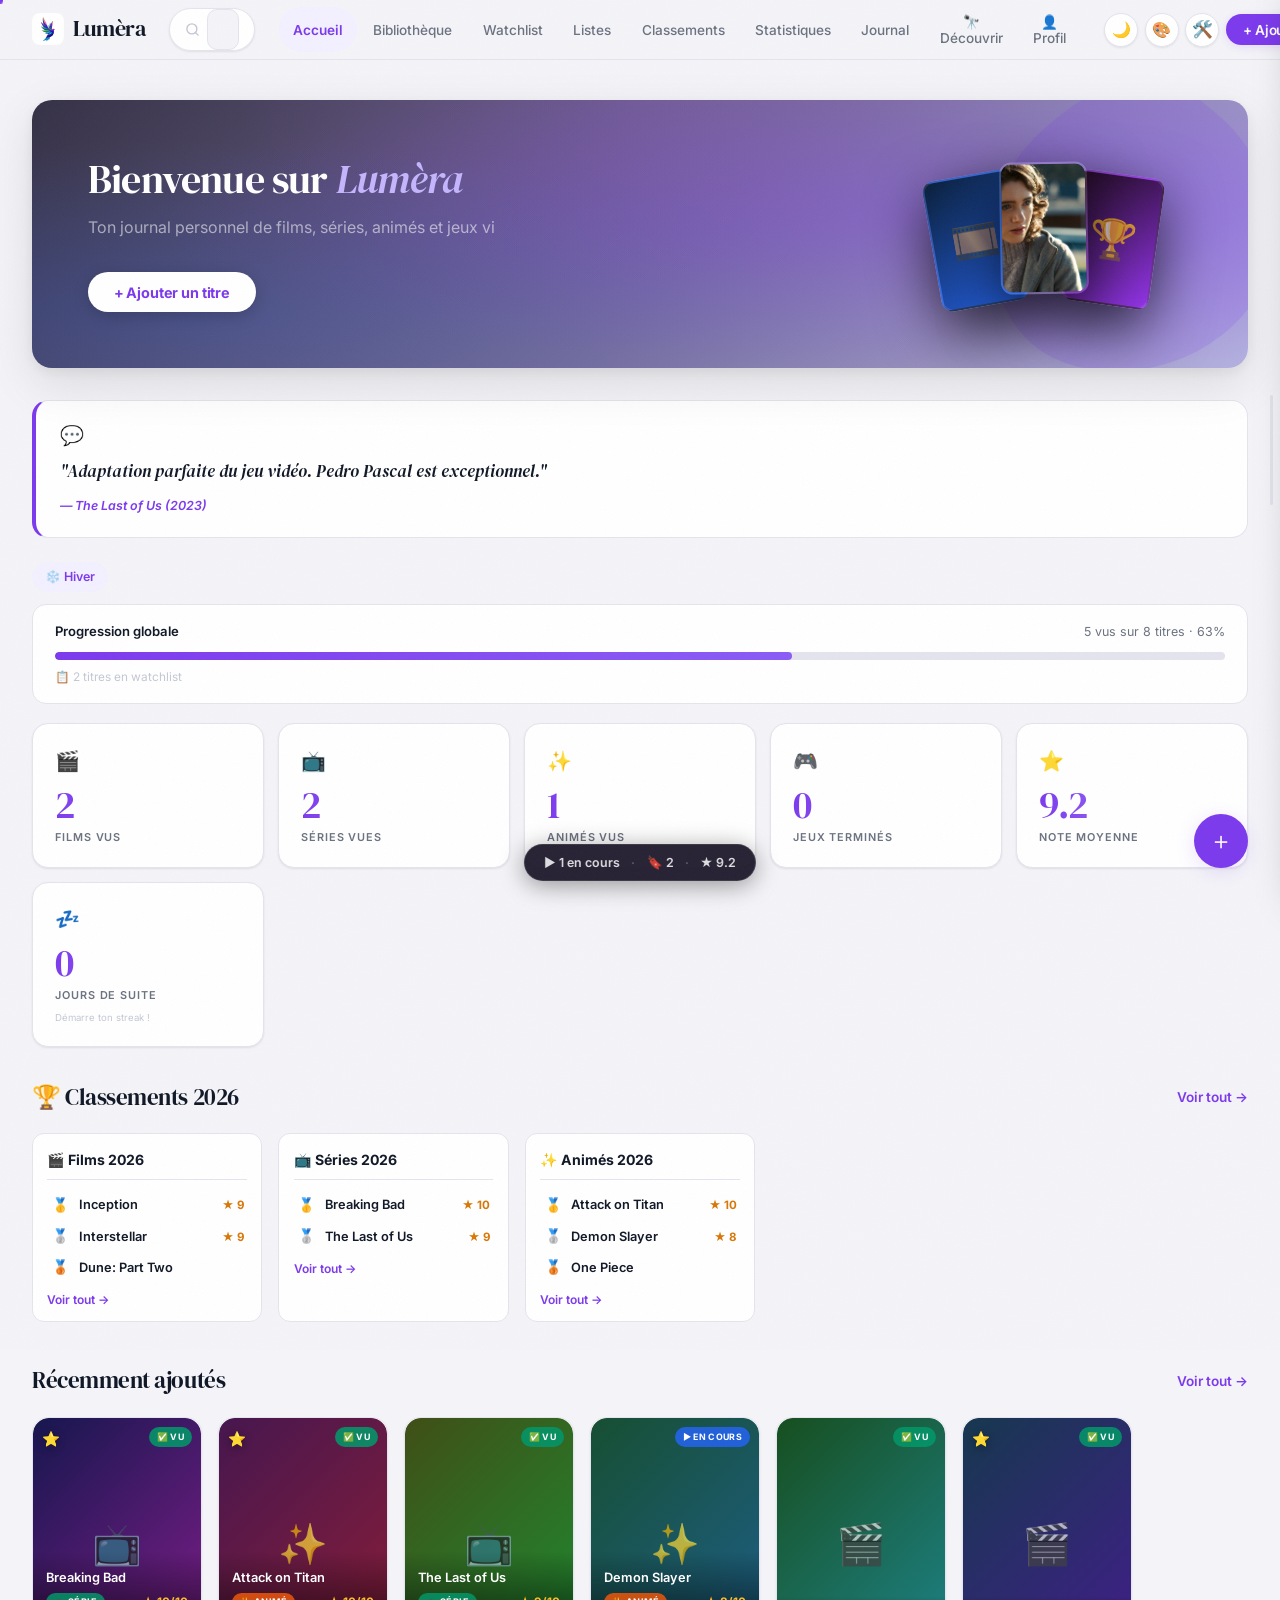
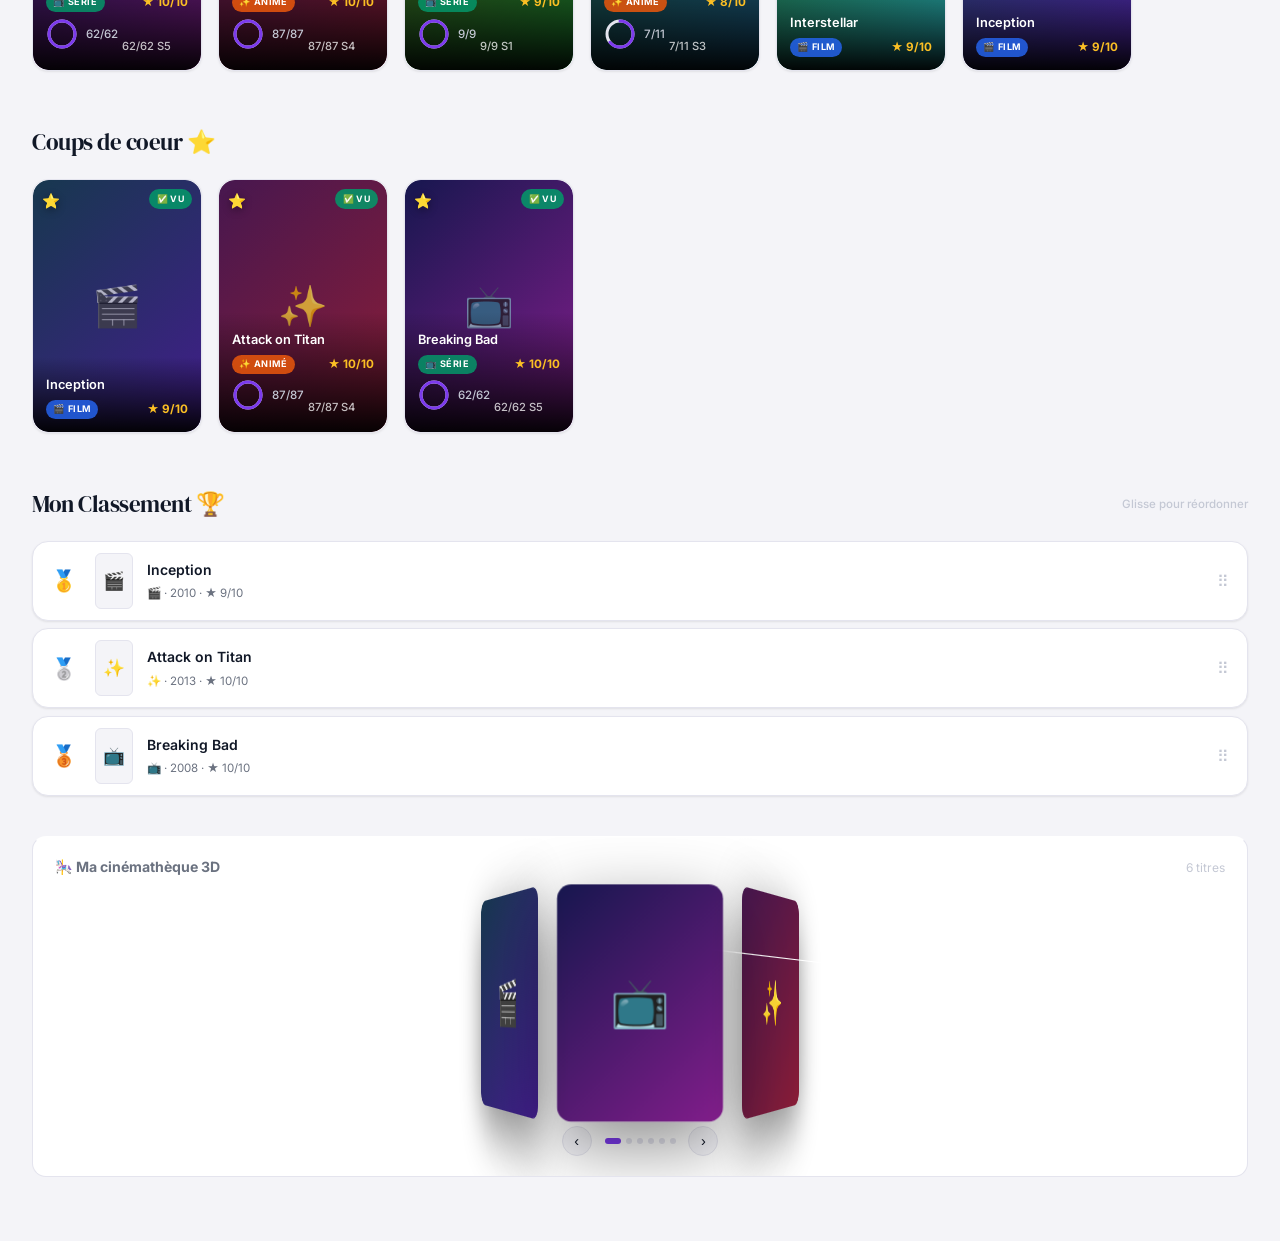
==== index.html @ 7b0d706a "Fix search: dropdown TMDB + Enter for library filter" ====
<!DOCTYPE html>
<html lang="fr">
<head>
  <meta charset="UTF-8" />
  <meta name="viewport" content="width=device-width, initial-scale=1.0" />
  <title>Lumèra</title>
  <link rel="icon" href="8_1sasa11.jpg" type="image/jpeg" />
  <link rel="manifest" href="manifest.json" />
  <meta name="theme-color" id="themeColorMeta" content="#7c3aed" />
  <meta name="mobile-web-app-capable" content="yes" />
  <meta name="apple-mobile-web-app-capable" content="yes" />
  <meta name="apple-mobile-web-app-title" content="Lumèra" />
  <link rel="stylesheet" href="style.css?v=20" />
</head>
<body>
<div id="topProgressBar"></div>
<div id="scrollIndicator"><div id="scrollProgress"></div></div>

  <!-- NAV -->
  <header class="navbar">
    <div class="nav-brand">
      <img src="8_1sasa11.jpg" alt="Lumèra logo" class="brand-logo" />
      <span class="brand-name">Lumèra</span>
    </div>
    <div class="nav-search" style="position:relative">
      <svg class="search-icon" width="15" height="15" viewBox="0 0 24 24" fill="none" stroke="currentColor" stroke-width="2.2" stroke-linecap="round" stroke-linejoin="round"><circle cx="11" cy="11" r="8"/><line x1="21" y1="21" x2="16.65" y2="16.65"/></svg>
      <input type="text" id="globalSearch" placeholder="Rechercher un titre..." autocomplete="off" />
      <div class="search-dropdown hidden" id="searchDropdown"></div>
    </div>
    <nav class="nav-links">
      <button class="nav-btn active" data-page="home">Accueil</button>
      <button class="nav-btn" data-page="library">Bibliothèque</button>
      <button class="nav-btn" data-page="watchlist">Watchlist</button>
      <button class="nav-btn" data-page="lists">Listes</button>
      <button class="nav-btn" data-page="rankings">Classements</button>
      <button class="nav-btn" data-page="stats">Statistiques</button>
      <button class="nav-btn" data-page="journal">Journal</button>
      <button class="nav-btn" data-page="discover">🔭 Découvrir</button>
      <button class="nav-btn" data-page="profil">👤 Profil</button>
    </nav>
    <div class="nav-actions">
      <button class="btn-icon" id="themeToggle" title="Changer le thème">🌙</button>
      <button class="btn-icon" id="accentBtn" title="Couleur d'accent">🎨</button>
      <div class="theme-palette hidden" id="themePalette">
        <div class="palette-label">Thème</div>
        <div class="palette-swatches" id="paletteSwatches"></div>
        <button class="palette-custom-btn" id="paletteCustomBtn">✏️ Couleur perso</button>
        <input type="color" id="accentPicker" style="display:none" value="#7c3aed" />
      </div>
      <button class="btn-icon tools-toggle-btn" id="toolsToggle" title="Outils & fonctions">🛠️</button>
      <button class="btn-add-nav" id="openAddModal">+ Ajouter</button>
      <!-- Hidden inputs always available -->
      <input type="file" id="importInput" accept=".json,.csv" style="display:none" />
      <input type="file" id="heroBgInput" accept="image/*" style="display:none" />
    </div>
  </header>

  <!-- TOOLS PANEL -->
  <div class="tools-panel" id="toolsPanel">
    <div class="tools-panel-header">
      <span class="tools-panel-title">🛠️ Outils</span>
      <button class="tools-panel-close" id="toolsPanelClose">✕</button>
    </div>
    <div class="tools-panel-grid">
      <button class="tool-btn achievements-btn" id="achievementsBtn"><span class="tool-icon">🏆</span>Trophées</button>
      <button class="tool-btn" id="challengesBtn"><span class="tool-icon">🎯</span>Challenges</button>
      <button class="tool-btn" id="shortcutsBtn"><span class="tool-icon">⌨️</span>Raccourcis</button>
      <button class="tool-btn" id="timelineBtn"><span class="tool-icon">📅</span>Timeline</button>
      <button class="tool-btn" id="compareBtn"><span class="tool-icon">⚔️</span>Comparer</button>
      <button class="tool-btn" id="blindTestBtn"><span class="tool-icon">🎲</span>Blind Test</button>
      <button class="tool-btn" id="letterboxBtn"><span class="tool-icon">🎞️</span>Letterbox</button>
      <button class="tool-btn" id="ambianceBtn"><span class="tool-icon">🎵</span>Ambiance</button>
      <button class="tool-btn" id="theatreBtn"><span class="tool-icon">🎭</span>Théâtre</button>
      <button class="tool-btn" id="wrappedBtn"><span class="tool-icon">🎁</span>Mon année</button>
      <button class="tool-btn" id="historyBtn"><span class="tool-icon">🕐</span>Historique</button>
      <button class="tool-btn" id="exportBtn"><span class="tool-icon">📤</span>Export JSON</button>
      <button class="tool-btn" id="importBtn"><span class="tool-icon">📥</span>Importer</button>
      <button class="tool-btn" id="exportHtmlBtn"><span class="tool-icon">📄</span>Export HTML</button>
      <button class="tool-btn" id="duelBtn"><span class="tool-icon">🥊</span>Duel</button>
      <button class="tool-btn" id="heroBgBtn"><span class="tool-icon">📷</span>Fond hero</button>
      <button class="tool-btn tool-btn-danger" id="resetBtn"><span class="tool-icon">🗑️</span>Réinitialiser</button>
    </div>
  </div>
  <div class="tools-panel-overlay hidden" id="toolsPanelOverlay"></div>

  <!-- PAGES -->
  <main class="main-content">

    <!-- PAGE HOME -->
    <section id="page-home" class="page active">
      <div class="hero">
        <div class="hero-text">
          <h1>Bienvenue sur <span class="accent">Lumèra</span></h1>
          <p>Ton journal personnel de films, séries, animés et jeux vidéo.</p>
          <button class="btn-primary" id="heroAddBtn">+ Ajouter un titre</button>
        </div>
        <div class="hero-art">🎥</div>
      </div>

      <div id="homeQuote"></div>
      <div id="weeklyReport"></div>
      <div id="homeProgress"></div>
      <div class="quick-stats" id="quickStats"></div>
      <div id="homeRankings"></div>

      <div class="section-block">
        <div class="section-header">
          <h2>Récemment ajoutés</h2>
          <button class="link-btn" data-page="library">Voir tout →</button>
        </div>
        <div class="cards-row" id="recentCards"></div>
        <div class="empty-state hidden" id="emptyHome">
          <div class="empty-icon">🍿</div>
          <p>Aucun titre encore. <button class="link-btn" id="emptyAddBtn">Ajoute ton premier !</button></p>
        </div>
      </div>

      <div class="section-block" id="favSection">
        <div class="section-header">
          <h2>Coups de coeur ⭐</h2>
        </div>
        <div class="cards-row" id="favCards"></div>
      </div>

      <div id="trendingSection" class="section-block hidden"></div>
      <div id="homeDiscover" class="section-block hidden"></div>

      <div class="section-block hidden" id="rankingSection">
        <div class="section-header">
          <h2>Mon Classement 🏆</h2>
          <span class="ranking-hint">Glisse pour réordonner</span>
        </div>
        <div class="ranking-list" id="rankingList"></div>
      </div>
    </section>

    <!-- PAGE LIBRARY -->
    <section id="page-library" class="page">
      <div class="page-header">
        <h2>Ma Bibliothèque</h2>
        <div class="filters">
          <div class="filter-group">
            <button class="filter-btn active" data-filter="all">Tout</button>
            <button class="filter-btn" data-filter="movie">Films</button>
            <button class="filter-btn" data-filter="series">Séries</button>
            <button class="filter-btn" data-filter="anime">Animés</button>
            <button class="filter-btn" data-filter="game">Jeux vidéo</button>
          </div>
          <div class="filter-group">
            <button class="filter-btn active" data-status="all">Tous statuts</button>
            <button class="filter-btn" data-status="watched">Vu</button>
            <button class="filter-btn" data-status="watching">En cours</button>
            <button class="filter-btn" data-status="dropped">Abandonné</button>
          </div>
          <select id="sortSelect" class="sort-select">
            <option value="dateDesc">Date ajout ↓</option>
            <option value="dateAsc">Date ajout ↑</option>
            <option value="ratingDesc">Meilleures notes</option>
            <option value="titleAsc">Titre A-Z</option>
            <option value="yearDesc">Année récente</option>
          </select>
          <button class="btn-icon view-toggle-btn" id="viewToggle" title="Vue liste">☰</button>
          <button class="btn-icon" id="wallViewBtn" title="Mur de posters">🖼️</button>
        </div>
      </div>
      <div class="genre-filters" id="genreFilters"></div>
      <div class="mood-filter-row" id="moodFilterRow">
        <span class="mood-filter-label">Mood :</span>
        <button class="mood-filter-btn active" data-mood="all">Tout</button>
        <button class="mood-filter-btn" data-mood="action">🔥 Adrénaline</button>
        <button class="mood-filter-btn" data-mood="chill">😌 Chill</button>
        <button class="mood-filter-btn" data-mood="cry">😭 Émotion</button>
        <button class="mood-filter-btn" data-mood="laugh">😂 Fou rire</button>
        <button class="mood-filter-btn" data-mood="mindblow">🤯 WTF</button>
        <button class="mood-filter-btn" data-mood="romance">💕 Romance</button>
      </div>
      <div class="tag-filter-row" id="tagFilterRow"></div>
      <div class="rating-filter" id="ratingFilter">
        <span class="rating-filter-label">Note min :</span>
        <input type="range" id="ratingSlider" min="0" max="10" step="1" value="0" />
        <span class="rating-filter-value" id="ratingValue">Toutes</span>
        <button class="filter-btn" id="favFilterBtn">⭐ Coups de cœur</button>
      </div>
      <div class="results-count" id="resultsCount"></div>
      <div class="cards-grid" id="libraryGrid"></div>
      <div class="empty-state hidden" id="emptyLibrary">
        <div class="empty-icon">📚</div>
        <p>Aucun titre trouvé.</p>
      </div>
    </section>

    <!-- PAGE WATCHLIST -->
    <section id="page-watchlist" class="page">
      <div class="page-header">
        <h2>Ma Watchlist</h2>
        <button class="btn-primary" id="randomPickerBtn" title="Choisir au hasard">🎰 Aléatoire</button>
        <div class="filters">
          <div class="filter-group">
            <button class="filter-btn active" data-wl-filter="all">Tout</button>
            <button class="filter-btn" data-wl-filter="movie">Films</button>
            <button class="filter-btn" data-wl-filter="series">Séries</button>
            <button class="filter-btn" data-wl-filter="anime">Animés</button>
            <button class="filter-btn" data-wl-filter="game">Jeux vidéo</button>
          </div>
        </div>
      </div>
      <div class="cards-grid" id="watchlistGrid"></div>
      <div class="empty-state hidden" id="emptyWatchlist">
        <div class="empty-icon">🔖</div>
        <p>Ta watchlist est vide. Ajoute des titres à regarder !</p>
      </div>
    </section>

    <!-- PAGE CLASSEMENTS -->
    <section id="page-rankings" class="page">
      <div class="page-header">
        <h2>🏆 Classements</h2>
      </div>
      <div class="crank-tabs" id="crankTabs">
        <button class="crank-tab active" data-rank="yearly">🏆 2026</button>
        <button class="crank-tab" data-rank="alltime">🌟 Tous les temps</button>
      </div>
      <div id="crankContent"></div>
    </section>

    <!-- PAGE STATS -->
    <!-- PAGE LISTES -->
    <section id="page-lists" class="page">
      <div class="page-header">
        <h2>📁 Mes Listes</h2>
        <button class="btn-primary" id="createListBtn">+ Nouvelle liste</button>
      </div>
      <div class="create-list-form hidden" id="createListForm">
        <input type="text" id="listNameInput" placeholder="Nom de la liste... (ex: À voir en couple)" maxlength="40" />
        <div class="list-color-swatches" id="listColorSwatches"></div>
        <div class="create-list-btns">
          <button class="btn-secondary" id="cancelCreateList">Annuler</button>
          <button class="btn-primary" id="confirmCreateList">Créer</button>
        </div>
      </div>
      <div class="lists-grid" id="listsGrid"></div>
      <div class="list-detail-view hidden" id="listDetailView">
        <div class="list-detail-header">
          <button class="btn-back" id="backToLists">← Retour</button>
          <h3 id="listDetailName"></h3>
          <span class="list-detail-count" id="listDetailCount"></span>
        </div>
        <div class="cards-grid" id="listDetailCards"></div>
        <div class="empty-state hidden" id="listDetailEmpty">
          <div class="empty-icon">📁</div>
          <p>Liste vide. Ouvre une fiche et clique sur "📁 Listes" pour y ajouter des titres.</p>
        </div>
      </div>
    </section>

    <section id="page-stats" class="page">
      <div class="page-header">
        <h2>Mes Statistiques</h2>
      </div>
      <div class="stats-grid" id="statsGrid"></div>
      <div class="stats-charts" id="statsCharts"></div>
      <div class="stats-extra" id="statsExtra"></div>
      <div class="stats-top" id="statsTop"></div>
      <div class="stats-podium" id="statsPodium"></div>
    </section>

    <!-- PAGE DÉCOUVRIR -->
    <section id="page-discover" class="page">
      <div class="page-header">
        <h2>🔭 À découvrir</h2>
        <div class="discover-controls" id="discoverControls"></div>
      </div>
      <div class="cards-grid" id="discoverGrid"></div>
      <div class="empty-state hidden" id="emptyDiscover">
        <div class="empty-icon">🔭</div>
        <p>Configure ta clé TMDB pour voir les suggestions.</p>
      </div>
    </section>

    <!-- PAGE PROFIL -->
    <section id="page-profil" class="page">
      <div class="page-header"><h2>👤 Mon Profil</h2></div>
      <div id="profilContainer"></div>
    </section>

    <!-- PAGE JOURNAL -->
    <section id="page-journal" class="page">
      <div class="page-header"><h2>📔 Journal</h2></div>
      <div class="journal-compose">
        <div class="journal-moods" id="journalMoods">
          <button class="mood-btn active" data-mood="🎬">🎬</button>
          <button class="mood-btn" data-mood="😍">😍</button>
          <button class="mood-btn" data-mood="🤩">🤩</button>
          <button class="mood-btn" data-mood="😴">😴</button>
          <button class="mood-btn" data-mood="😭">😭</button>
          <button class="mood-btn" data-mood="🔥">🔥</button>
          <button class="mood-btn" data-mood="🎮">🎮</button>
        </div>
        <textarea id="journalText" placeholder="Qu'as-tu regardé aujourd'hui ? Tes impressions..." rows="3"></textarea>
        <div class="journal-compose-actions">
          <span id="journalDate" class="journal-date-label"></span>
          <button class="btn-primary journal-save-btn" id="journalSaveBtn">✍️ Enregistrer</button>
        </div>
      </div>
      <div class="journal-entries" id="journalEntries"></div>
    </section>

  </main>

  <!-- MODAL ADD / EDIT -->
  <div class="modal-overlay hidden" id="modalOverlay">
    <div class="modal" id="modalAdd">
      <div class="modal-header">
        <h3 id="modalTitle">Ajouter un titre</h3>
        <button class="modal-close" id="closeModal">✕</button>
      </div>
      <form id="mediaForm" class="modal-form">
        <input type="hidden" id="editId" />

        <div class="form-row">
          <div class="form-group full">
            <label>Titre *</label>
            <div class="title-search-row">
              <input type="text" id="fTitle" placeholder="Ex: Inception" required />
              <button type="button" class="btn-tmdb" id="tmdbSearchBtn" title="Compléter via TMDB">🔍 TMDB</button>
            </div>
            <div class="tmdb-results hidden" id="tmdbResults"></div>
            <div class="tmdb-key-row hidden" id="tmdbKeyRow" data-api="tmdb">
              <span class="tmdb-key-label" id="tmdbKeyLabel">Clé API TMDB :</span>
              <input type="text" id="tmdbKeyInput" placeholder="Clé API TMDB (v3)..." />
              <button type="button" id="tmdbKeySave">✓ Enregistrer</button>
              <a href="https://www.themoviedb.org/settings/api" target="_blank" class="tmdb-key-link" id="tmdbKeyLink">Obtenir une clé →</a>
            </div>
          </div>
        </div>

        <div class="form-row">
          <div class="form-group">
            <label>Type *</label>
            <div class="type-selector" id="typeSelector">
              <button type="button" class="type-btn active" data-type="movie">🎬 Film</button>
              <button type="button" class="type-btn" data-type="series">📺 Série</button>
              <button type="button" class="type-btn" data-type="anime">✨ Animé</button>
              <button type="button" class="type-btn" data-type="game">🎮 Jeu vidéo</button>
            </div>
          </div>
          <div class="form-group">
            <label>Statut *</label>
            <select id="fStatus">
              <option value="watched">✅ Vu</option>
              <option value="watching">▶️ En cours</option>
              <option value="watchlist">🔖 Watchlist</option>
              <option value="dropped">❌ Abandonné</option>
            </select>
          </div>
        </div>

        <div class="form-row">
          <div class="form-group">
            <label>Année</label>
            <input type="number" id="fYear" placeholder="2024" min="1900" max="2030" />
          </div>
          <div class="form-group">
            <label>Genre(s)</label>
            <input type="text" id="fGenres" placeholder="Action, Drame, SF..." />
          </div>
        </div>

        <div class="form-row">
          <div class="form-group full">
            <label>URL du poster (optionnel)</label>
            <input type="url" id="fPoster" placeholder="https://..." />
          </div>
        </div>
        <input type="hidden" id="fTrailer" />
        <input type="hidden" id="fTmdbRating" value="" />

        <div class="form-row">
          <div class="form-group full">
            <div class="synopsis-label-row">
              <label>Synopsis</label>
              <button type="button" class="btn-ai" id="claudeSummarizeBtn" title="Générer un résumé avec IA">🤖 IA</button>
            </div>
            <textarea id="fSynopsis" placeholder="Résumé de l'histoire..." rows="3"></textarea>
            <div class="claude-key-row hidden" id="claudeKeyRow">
              <input type="text" id="claudeKeyInput" placeholder="Clé API Claude (sk-ant-...)"/>
              <button type="button" id="claudeKeySave">✓</button>
              <a href="https://console.anthropic.com/" target="_blank" class="tmdb-key-link">Obtenir →</a>
            </div>
          </div>
        </div>

        <div class="form-row">
          <div class="form-group">
            <label>Date de visionnage</label>
            <input type="text" id="fWatchDate" placeholder="Ex : 15 mars 2025" />
          </div>
          <div class="form-group">
            <label>Nombre de visions</label>
            <input type="number" id="fRewatchCount" placeholder="1" min="1" />
          </div>
        </div>

        <div class="form-row form-row-3 episode-fields hidden" id="episodeFields">
          <div class="form-group">
            <label>Saison</label>
            <input type="number" id="fSeason" placeholder="1" min="1" />
          </div>
          <div class="form-group">
            <label>Épisode actuel</label>
            <input type="number" id="fEpCurrent" placeholder="0" min="0" />
          </div>
          <div class="form-group">
            <label>Total épisodes</label>
            <input type="number" id="fEpTotal" placeholder="12" min="1" />
          </div>
        </div>

        <div class="form-group">
          <label>Ma note</label>
          <div class="star-input" id="starInput">
            <span class="star-label">0 / 10</span>
            <div class="stars-row" id="starsRow"></div>
          </div>
        </div>

        <div class="form-group">
          <label>Mon avis / Critique</label>
          <textarea id="fReview" placeholder="Qu'est-ce que tu as pensé de ce titre ?" rows="4"></textarea>
        </div>

        <div class="form-group">
          <label class="checkbox-label">
            <input type="checkbox" id="fFav" />
            <span>⭐ Coup de coeur</span>
          </label>
        </div>

        <div class="form-group">
          <label>🏷️ Tags personnalisés</label>
          <input type="text" id="fTags" placeholder="ex: noël, découverte, cult, été 2025..." autocomplete="off" />
          <div class="tags-preview" id="tagsPreview"></div>
        </div>

        <div class="form-group">
          <button type="button" class="btn-private-toggle" id="privateNoteToggle">🔒 Note privée (spoilers...)</button>
          <textarea id="fPrivateNote" class="private-note-area hidden" placeholder="Notes perso, spoilers, détails à retenir..." rows="3"></textarea>
        </div>

        <div class="form-actions">
          <button type="button" class="btn-secondary" id="cancelModal">Annuler</button>
          <button type="submit" class="btn-primary">Enregistrer</button>
        </div>
      </form>
    </div>
  </div>

  <!-- MODAL DETAIL -->
  <div class="modal-overlay hidden" id="detailOverlay">
    <div class="modal modal-detail" id="modalDetail">
      <button class="modal-close" id="closeDetail">✕</button>
      <div id="detailContent"></div>
    </div>
  </div>

  <!-- TOAST -->
  <div class="toast hidden" id="toast"></div>

  <!-- MOBILE NAV -->
  <nav class="mobile-nav" id="mobileNav">
    <button class="mob-nav-btn active" data-page="home"><span class="mob-nav-icon">🏠</span><span class="mob-nav-label">Accueil</span></button>
    <button class="mob-nav-btn" data-page="library"><span class="mob-nav-icon">📚</span><span class="mob-nav-label">Biblio</span></button>
    <button class="mob-nav-btn mob-add-btn" id="mobAddBtn"><span class="mob-nav-icon">＋</span><span class="mob-nav-label">Ajouter</span></button>
    <button class="mob-nav-btn" data-page="watchlist"><span class="mob-nav-icon">🔖</span><span class="mob-nav-label">Watchlist</span></button>
    <button class="mob-nav-btn" data-page="stats"><span class="mob-nav-icon">📊</span><span class="mob-nav-label">Stats</span></button>
  </nav>

  <!-- CINEMA MODE OVERLAY -->
  <div class="cinema-overlay hidden" id="cinemaOverlay"></div>

  <!-- TRAILER OVERLAY -->
  <div class="trailer-overlay hidden" id="trailerOverlay">
    <button class="trailer-close" id="trailerClose">✕</button>
    <div class="trailer-wrapper">
      <iframe id="trailerFrame" frameborder="0" allowfullscreen allow="autoplay; encrypted-media; picture-in-picture" src=""></iframe>
      <!-- Fallback quand l'embed est bloqué par YouTube -->
      <div class="trailer-blocked hidden" id="trailerBlocked">
        <div class="trailer-blocked-icon">🎬</div>
        <p class="trailer-blocked-text">YouTube ne permet pas l'intégration de cette vidéo.</p>
        <a class="trailer-blocked-btn" id="trailerBlockedLink" href="#" target="_blank" rel="noopener">▶ Regarder sur YouTube ↗</a>
      </div>
    </div>
  </div>

  <!-- LIST PICKER MODAL -->
  <div class="modal-overlay hidden" id="listPickerOverlay">
    <div class="modal modal-sm" id="listPickerModal">
      <button class="modal-close" id="closeListPicker">✕</button>
      <h3 class="modal-title">📁 Ajouter à une liste</h3>
      <div id="listPickerContent"></div>
    </div>
  </div>

  <!-- CONFETTI -->
  <canvas class="confetti-canvas hidden" id="confettiCanvas"></canvas>

  <!-- WRAPPED OVERLAY -->
  <div class="wrapped-overlay hidden" id="wrappedOverlay"></div>

  <!-- MINI WIDGET -->
  <div id="miniWidget" class="mini-widget">
    <span id="mw-watching"></span>
    <span class="mw-sep">·</span>
    <span id="mw-watchlist"></span>
    <span class="mw-sep">·</span>
    <span id="mw-avg"></span>
  </div>

  <!-- HISTORY PANEL -->
  <div id="historyPanel" class="history-panel hidden">
    <div class="history-header">
      <span>🕐 Historique</span>
      <button id="historyClearBtn" title="Vider l'historique" style="background:none;border:none;color:var(--text-muted);cursor:pointer;font-size:0.72rem;padding:0.2rem 0.5rem;border-radius:6px;transition:all 0.15s" onmouseover="this.style.color='#dc2626'" onmouseout="this.style.color='var(--text-muted)'">🗑️ Vider</button>
      <button id="historyClose">✕</button>
    </div>
    <div id="historyList"></div>
  </div>

  <!-- RANK PICKER MODAL -->
  <div class="modal-overlay hidden" id="rankPickerOverlay">
    <div class="modal modal-md" id="rankPickerModal">
      <button class="modal-close" id="closeRankPicker">✕</button>
      <h3 class="modal-title" id="rankPickerTitle">Ajouter au classement</h3>
      <div class="rank-picker-search">
        <input type="text" id="rankPickerSearch" placeholder="Rechercher..." />
      </div>
      <div id="rankPickerContent"></div>
    </div>
  </div>

  <!-- FLOATING ADD BUTTON -->
  <button class="fab-add" id="fabAdd" title="Ajouter un titre">＋</button>

  <!-- SHORTCUTS PANEL -->
  <div class="shortcuts-overlay hidden" id="shortcutsOverlay">
    <div class="shortcuts-panel">
      <div class="shortcuts-header">
        <h3>⌨️ Raccourcis clavier</h3>
        <button class="modal-close" id="shortcutsClose">✕</button>
      </div>
      <div class="shortcuts-grid">
        <div class="shortcut-item"><kbd>?</kbd><span>Raccourcis</span></div>
        <div class="shortcut-item"><kbd>A</kbd><span>Ajouter un titre</span></div>
        <div class="shortcut-item"><kbd>H</kbd><span>Accueil</span></div>
        <div class="shortcut-item"><kbd>L</kbd><span>Bibliothèque</span></div>
        <div class="shortcut-item"><kbd>W</kbd><span>Watchlist</span></div>
        <div class="shortcut-item"><kbd>S</kbd><span>Statistiques</span></div>
        <div class="shortcut-item"><kbd>T</kbd><span>Timeline</span></div>
        <div class="shortcut-item"><kbd>C</kbd><span>Mode comparaison</span></div>
        <div class="shortcut-item"><kbd>M</kbd><span>Mode letterbox</span></div>
        <div class="shortcut-item"><kbd>Esc</kbd><span>Fermer</span></div>
      </div>
    </div>
  </div>

  <!-- TIMELINE MODAL -->
  <div class="modal-overlay hidden" id="timelineOverlay">
    <div class="modal modal-lg" id="timelineModal">
      <button class="modal-close" id="timelineClose">✕</button>
      <h3 class="modal-title">📅 Timeline de visionnage</h3>
      <div id="timelineContent"></div>
    </div>
  </div>

  <!-- COMPARE MODAL -->
  <div class="modal-overlay hidden" id="compareOverlay">
    <div class="modal modal-compare" id="compareModal">
      <button class="modal-close" id="compareClose">✕</button>
      <h3 class="modal-title">⚔️ Mode Comparaison</h3>
      <div class="compare-search-row">
        <div class="compare-slot">
          <input type="text" class="compare-search" id="compareSearchA" placeholder="Titre A..." autocomplete="off" />
          <div class="compare-results hidden" id="compareResultsA"></div>
          <div class="compare-card" id="compareCardA"><div class="compare-empty">Choisir un titre →</div></div>
        </div>
        <div class="compare-vs">VS</div>
        <div class="compare-slot">
          <input type="text" class="compare-search" id="compareSearchB" placeholder="Titre B..." autocomplete="off" />
          <div class="compare-results hidden" id="compareResultsB"></div>
          <div class="compare-card" id="compareCardB"><div class="compare-empty">← Choisir un titre</div></div>
        </div>
      </div>
      <div class="compare-table" id="compareTable"></div>
    </div>
  </div>

  <!-- ACHIEVEMENTS MODAL -->
  <div class="modal-overlay hidden" id="achievementsOverlay">
    <div class="modal modal-achievements" id="achievementsModal">
      <button class="modal-close" id="achievementsClose">✕</button>
      <h3 class="modal-title">🏆 Trophées & Achievements</h3>
      <div id="achievementsProgress"></div>
      <div id="achievementsGrid"></div>
    </div>
  </div>

  <!-- SHARE CARD MODAL -->
  <div class="modal-overlay hidden" id="shareCardOverlay">
    <div class="modal modal-sm" id="shareCardModal">
      <button class="modal-close" id="shareCardClose">✕</button>
      <h3 class="modal-title">📤 Partager la fiche</h3>
      <canvas id="shareCanvas" width="560" height="300" style="display:none"></canvas>
      <img id="shareCardImg" style="display:block;margin:0.8rem auto;border-radius:12px;max-width:100%" />
      <div class="share-card-actions">
        <button class="btn-primary" id="shareDownloadBtn">⬇️ Télécharger</button>
        <button class="btn-secondary" id="shareCopyBtn">📋 Copier</button>
      </div>
      <div class="qr-section" id="shareQrSection"></div>
    </div>
  </div>

  <!-- RANDOM PICKER MODAL -->
  <div class="modal-overlay hidden" id="randomPickerOverlay">
    <div class="modal modal-sm" id="randomPickerModal">
      <button class="modal-close" id="randomPickerClose">✕</button>
      <h3 class="modal-title">🎰 Que regarder ce soir ?</h3>
      <div id="randomPickerContent"></div>
      <div class="random-picker-actions">
        <button class="btn-primary" id="randomPickerSpin">🎲 Relancer</button>
        <button class="btn-secondary" id="randomPickerOpen" style="display:none">👁️ Voir la fiche</button>
      </div>
    </div>
  </div>

  <!-- BLIND TEST MODAL -->
  <div class="modal-overlay hidden" id="blindTestOverlay">
    <div class="modal modal-sm" id="blindTestModal">
      <button class="modal-close" id="blindTestClose">✕</button>
      <h3 class="modal-title">🎲 Blind Test</h3>
      <div id="blindTestContent"></div>
      <div class="blind-test-input-row">
        <input type="text" id="blindTestInput" placeholder="Devinez le titre..." autocomplete="off" />
        <button class="btn-primary" id="blindTestGuess">Valider</button>
      </div>
      <div id="blindTestResult"></div>
      <div style="display:flex;gap:0.7rem;margin-top:0.8rem;justify-content:center">
        <button class="btn-secondary" id="blindTestSkip">⏭️ Passer</button>
        <button class="btn-secondary" id="blindTestReveal">👁️ Révéler</button>
      </div>
    </div>
  </div>

  <!-- CHALLENGES MODAL -->
  <div class="modal-overlay hidden" id="challengesOverlay">
    <div class="modal modal-achievements" id="challengesModal">
      <button class="modal-close" id="challengesClose">✕</button>
      <h3 class="modal-title">🎯 Challenges</h3>
      <div id="challengesGrid"></div>
    </div>
  </div>

  <!-- PROJECTION MODE -->
  <div class="projection-overlay" id="projectionOverlay"></div>
  <button class="projection-close-btn" id="projectionCloseBtn">✕</button>
  <div class="projection-scene" id="projectionScene"></div>

  <!-- DUEL MODAL -->
  <div class="modal-overlay hidden" id="duelOverlay">
    <div class="modal modal-sm" id="duelModal">
      <button class="modal-close" id="duelClose">✕</button>
      <h3 class="modal-title">🥊 Duel de la semaine</h3>
      <div id="duelContent"></div>
    </div>
  </div>

  <script src="app.js?v=20"></script>
</body>
</html>
---- style.css ----
/* ========================
   FONTS
======================== */
@import url('https://fonts.googleapis.com/css2?family=Inter:wght@300;400;500;600;700&family=DM+Serif+Display:ital@0;1&display=swap');

/* ========================
   RESET & VARIABLES
======================== */
*, *::before, *::after { box-sizing: border-box; margin: 0; padding: 0; }

:root {
  --bg: #f4f4f8;
  --surface: #ffffff;
  --card: #ffffff;
  --card-hover: #fafafa;
  --border: #e4e4ee;
  --border-strong: #c8c8d8;
  --accent: #7c3aed;
  --accent-light: #8b5cf6;
  --accent-soft: #f3f0ff;
  --accent-glow: rgba(124, 58, 237, 0.14);
  --gold: #d97706;
  --gold-soft: #fffbeb;
  --green: #059669;
  --green-soft: #ecfdf5;
  --red: #dc2626;
  --red-soft: #fef2f2;
  --blue: #2563eb;
  --blue-soft: #eff6ff;
  --orange: #ea580c;
  --orange-soft: #fff7ed;
  --text: #111827;
  --text-sub: #6b7280;
  --text-muted: #c4c8d4;
  --radius: 16px;
  --radius-sm: 10px;
  --shadow-sm: 0 1px 3px rgba(0,0,0,0.05), 0 1px 2px rgba(0,0,0,0.04);
  --shadow: 0 4px 20px rgba(0,0,0,0.07), 0 2px 6px rgba(0,0,0,0.04);
  --shadow-lg: 0 16px 48px rgba(0,0,0,0.10), 0 4px 12px rgba(0,0,0,0.06);
  --transition: 0.18s ease;
  --font-body: 'Inter', sans-serif;
  --font-display: 'DM Serif Display', serif;
}

body {
  font-family: var(--font-body);
  background: var(--bg);
  color: var(--text);
  min-height: 100vh;
  line-height: 1.6;
  -webkit-font-smoothing: antialiased;
}

.hidden { display: none !important; }
.accent { color: var(--accent); font-family: var(--font-display); font-style: italic; }

::-webkit-scrollbar { width: 4px; height: 4px; }
::-webkit-scrollbar-track { background: transparent; }
::-webkit-scrollbar-thumb { background: var(--border-strong); border-radius: 99px; }

/* NAVBAR */
.navbar {
  position: sticky;
  top: 0;
  z-index: 100;
  display: flex;
  align-items: center;
  gap: 1.5rem;
  padding: 0 2rem;
  height: 60px;
  background: rgba(244, 244, 248, 0.88);
  backdrop-filter: blur(24px);
  -webkit-backdrop-filter: blur(24px);
  border-bottom: 1px solid var(--border);
}

.navbar::before { display: none; }
.navbar > * { position: relative; z-index: 1; }
.nav-brand { display: flex; align-items: center; gap: 0.55rem; flex-shrink: 0; }
.brand-logo {
  width: 32px; height: 32px;
  object-fit: contain;
  border-radius: 8px;
}
.brand-name {
  font-family: var(--font-display);
  font-size: 1.35rem;
  color: var(--text);
  letter-spacing: -0.02em;
}
.nav-search {
  display: flex; align-items: center; gap: 0.45rem;
  flex: 1; max-width: 300px;
  background: var(--surface); border: 1px solid var(--border);
  border-radius: 99px; padding: 0 0.9rem;
  transition: all var(--transition);
  box-shadow: var(--shadow-sm);
}
.nav-search:focus-within { border-color: var(--accent); box-shadow: 0 0 0 3px var(--accent-glow); }
.nav-search:focus-within .search-icon { color: var(--accent); }
.nav-search .search-icon { color: var(--text-muted); flex-shrink: 0; pointer-events: none; display: block; }
.nav-search input {
  flex: 1; padding: 0.5rem 0;
  background: none; border: none; box-shadow: none;
  color: var(--text); font-size: 0.85rem;
  font-family: var(--font-body); outline: none;
}
.nav-search input::placeholder { color: var(--text-muted); }
.nav-search input:focus { border-color: transparent; background: none; box-shadow: none; }
.nav-links { display: flex; gap: 0.1rem; margin-left: auto; }
.nav-btn {
  background: none; border: none; color: var(--text-sub); font-size: 0.85rem;
  font-weight: 500; padding: 0.42rem 0.9rem; border-radius: 99px; cursor: pointer;
  transition: all var(--transition); font-family: var(--font-body);
}
.nav-btn:hover { color: var(--text); background: rgba(0,0,0,0.04); }
.nav-btn.active { color: var(--accent); background: var(--accent-soft); font-weight: 600; }
.btn-add-nav {
  padding: 0.48rem 1.1rem; background: var(--accent); color: white; border: none;
  border-radius: 99px; font-size: 0.85rem; font-weight: 600; cursor: pointer;
  transition: all var(--transition); font-family: var(--font-body); flex-shrink: 0;
  box-shadow: 0 2px 10px var(--accent-glow);
  letter-spacing: -0.01em;
}
.btn-add-nav:hover { background: var(--accent-light); transform: translateY(-1px); box-shadow: 0 6px 20px var(--accent-glow); }

/* MAIN */
.main-content { max-width: 1340px; margin: 0 auto; padding: 2.5rem 2rem; }
.page { display: none; }
.page.active { display: block; }

/* HERO */
.hero {
  display: flex; align-items: center; justify-content: space-between;
  background-color: #0d0724;
  background-image: url('Nancy.jpg');
  background-size: cover;
  background-position: center 20%;
  border-radius: 20px; padding: 3.5rem;
  margin-bottom: 2rem;
  overflow: hidden; position: relative; box-shadow: var(--shadow-lg);
}
.hero::before {
  content: ''; position: absolute; inset: 0;
  background: linear-gradient(135deg, rgba(10,5,30,0.82) 0%, rgba(40,20,90,0.60) 55%, rgba(60,50,180,0.35) 100%);
  z-index: 0;
}
.hero > * { position: relative; z-index: 1; }
.hero-text h1 {
  font-family: var(--font-display); font-size: 2.5rem; font-weight: 400;
  line-height: 1.15; margin-bottom: 0.8rem; color: #ffffff; letter-spacing: -0.02em;
}
.hero-text h1 .accent {
  color: #c4b5fd !important;
  -webkit-text-fill-color: #c4b5fd !important;
  font-family: var(--font-display); font-style: italic;
}
.hero-text p { color: rgba(255,255,255,0.55); font-size: 1rem; margin-bottom: 2rem; font-weight: 400; }
.hero-art { font-size: 5rem; opacity: 0.4; filter: drop-shadow(0 8px 24px rgba(0,0,0,0.5)); position: relative; z-index: 1; }

/* BUTTONS */
.btn-primary {
  padding: 0.7rem 1.6rem; background: white; color: var(--accent);
  border: none; border-radius: 99px; font-size: 0.9rem; font-weight: 700;
  cursor: pointer; transition: all var(--transition); font-family: var(--font-body);
  box-shadow: 0 4px 16px rgba(0,0,0,0.18); letter-spacing: -0.01em;
}
.btn-primary:hover { transform: translateY(-2px); box-shadow: 0 8px 28px rgba(0,0,0,0.22); background: #f5f0ff; }
.btn-secondary {
  padding: 0.7rem 1.6rem; background: var(--surface); color: var(--text);
  border: 1px solid var(--border); border-radius: 99px; font-size: 0.9rem;
  font-weight: 600; cursor: pointer; transition: all var(--transition);
  font-family: var(--font-body); box-shadow: var(--shadow-sm);
}
.btn-secondary:hover { border-color: var(--accent); color: var(--accent); background: var(--accent-soft); }
.link-btn {
  background: none; border: none; color: var(--accent); cursor: pointer;
  font-size: 0.85rem; font-family: var(--font-body); font-weight: 600;
  transition: opacity var(--transition);
}
.link-btn:hover { opacity: 0.7; }

/* QUICK STATS */
.quick-stats { display: grid; grid-template-columns: repeat(5, 1fr); gap: 0.85rem; margin-bottom: 2rem; }
.stat-card {
  background: var(--surface); border: 1px solid var(--border); border-radius: var(--radius);
  padding: 1.3rem 1.4rem; display: flex; flex-direction: column; gap: 0.15rem;
  transition: all var(--transition); box-shadow: var(--shadow-sm);
}
.stat-card:hover { border-color: var(--accent); box-shadow: var(--shadow); transform: translateY(-2px); }
.stat-icon { font-size: 1.25rem; margin-bottom: 0.4rem; }
.stat-value {
  font-family: var(--font-display); font-size: 2.4rem; font-weight: 400;
  color: var(--accent); line-height: 1; letter-spacing: -0.03em;
}
.stat-label { font-size: 0.68rem; color: var(--text-sub); font-weight: 600; text-transform: uppercase; letter-spacing: 0.08em; margin-top: 0.15rem; }

/* SECTION */
.section-block { margin-bottom: 2.5rem; }
.section-header { display: flex; align-items: center; justify-content: space-between; margin-bottom: 1.1rem; }
.section-header h2 { font-family: var(--font-display); font-size: 1.45rem; font-weight: 400; letter-spacing: -0.02em; }

/* CARDS ROW */
.cards-row { display: flex; gap: 1rem; overflow-x: auto; padding-bottom: 0.75rem; scrollbar-width: thin; scrollbar-color: var(--border-strong) transparent; }
.cards-row::-webkit-scrollbar { height: 3px; }

/* CARDS GRID */
.cards-grid { display: grid; grid-template-columns: repeat(auto-fill, minmax(170px, 1fr)); gap: 1.1rem; }

/* MEDIA CARD */
.media-card {
  background: var(--surface); border: 1px solid var(--border); border-radius: var(--radius);
  overflow: hidden; cursor: pointer; transition: all 0.22s cubic-bezier(0.25, 0.46, 0.45, 0.94);
  position: relative; flex-shrink: 0; width: 170px; box-shadow: var(--shadow-sm);
  animation: cardIn 0.32s cubic-bezier(0.34, 1.4, 0.64, 1) both;
}
.cards-grid .media-card { width: auto; }
.media-card:hover { transform: translateY(-6px); border-color: transparent; box-shadow: var(--shadow-lg); }
.card-poster { width: 100%; aspect-ratio: 2/3; object-fit: cover; display: block; }
.card-poster-placeholder {
  width: 100%; aspect-ratio: 2/3; display: flex; flex-direction: column;
  align-items: center; justify-content: center;
  background: linear-gradient(160deg, #f0edf8, #e8e4f2);
  font-size: 2.5rem; gap: 0.5rem; color: var(--text-muted);
}
.card-poster-placeholder span { font-size: 0.65rem; font-weight: 600; text-align: center; padding: 0 0.5rem; color: var(--text-sub); text-transform: uppercase; letter-spacing: 0.05em; }
.card-overlay { position: absolute; bottom: 0; left: 0; right: 0; padding: 1.1rem 0.8rem 0.8rem; background: linear-gradient(transparent, rgba(0,0,0,0.95)); }
.card-title { font-size: 0.8rem; font-weight: 600; margin-bottom: 0.28rem; white-space: nowrap; overflow: hidden; text-overflow: ellipsis; color: white; }
.card-meta { display: flex; align-items: center; justify-content: space-between; gap: 0.5rem; }
.card-type-badge { font-size: 0.57rem; font-weight: 700; padding: 0.14rem 0.48rem; border-radius: 99px; text-transform: uppercase; letter-spacing: 0.06em; }
.badge-movie { background: rgba(37,99,235,0.85); color: white; }
.badge-series { background: rgba(5,150,105,0.85); color: white; }
.badge-anime { background: rgba(234,88,12,0.85); color: white; }
.badge-game { background: rgba(14,165,233,0.85); color: white; }
.card-rating { display: flex; align-items: center; gap: 0.2rem; font-size: 0.73rem; font-weight: 700; color: #fbbf24; }
.card-status-badge {
  position: absolute; top: 0.55rem; right: 0.55rem;
  font-size: 0.55rem; font-weight: 700; padding: 0.2rem 0.5rem;
  border-radius: 99px; text-transform: uppercase; letter-spacing: 0.04em;
  backdrop-filter: blur(10px); -webkit-backdrop-filter: blur(10px);
}
.status-watched { background: rgba(5,150,105,0.88); color: white; }
.status-watching { background: rgba(37,99,235,0.88); color: white; }
.status-watchlist { background: rgba(124,58,237,0.88); color: white; }
.status-dropped { background: rgba(220,38,38,0.88); color: white; }
.card-fav { position: absolute; top: 0.55rem; left: 0.55rem; font-size: 0.9rem; filter: drop-shadow(0 2px 4px rgba(0,0,0,0.4)); }

/* PAGE HEADER */
.page-header { margin-bottom: 1.5rem; }
.page-header h2 { font-family: var(--font-display); font-size: 1.85rem; font-weight: 400; margin-bottom: 1rem; letter-spacing: -0.02em; }
.filters { display: flex; align-items: center; gap: 0.6rem; flex-wrap: wrap; }
.filter-group { display: flex; gap: 0.15rem; background: var(--surface); border: 1px solid var(--border); padding: 0.22rem; border-radius: 99px; box-shadow: var(--shadow-sm); }
.filter-btn { background: none; border: none; color: var(--text-sub); padding: 0.32rem 0.85rem; border-radius: 99px; cursor: pointer; font-size: 0.78rem; font-weight: 500; transition: all var(--transition); font-family: var(--font-body); }
.filter-btn:hover { color: var(--text); background: rgba(0,0,0,0.04); }
.filter-btn.active { background: var(--accent); color: white; font-weight: 600; }
.sort-select { background: var(--surface); border: 1px solid var(--border); color: var(--text); padding: 0.4rem 1rem; border-radius: 99px; font-size: 0.78rem; cursor: pointer; outline: none; font-family: var(--font-body); box-shadow: var(--shadow-sm); transition: border-color var(--transition); }
.sort-select:focus { border-color: var(--accent); }
.results-count { font-size: 0.8rem; color: var(--text-sub); margin-bottom: 0.85rem; font-weight: 500; }

/* EMPTY STATE */
.empty-state { text-align: center; padding: 5rem 2rem; color: var(--text-muted); }
.empty-icon { font-size: 3rem; margin-bottom: 1rem; opacity: 0.5; }
.empty-state p { font-size: 0.95rem; color: var(--text-sub); }

/* MODAL */
.modal-overlay {
  position: fixed; inset: 0; z-index: 200; background: rgba(10, 5, 25, 0.45);
  backdrop-filter: blur(8px); -webkit-backdrop-filter: blur(8px);
  display: flex; align-items: center; justify-content: center; padding: 1.25rem;
}
.modal {
  background: var(--surface); border: 1px solid var(--border); border-radius: 22px;
  width: 100%; max-width: 560px; max-height: 90vh; overflow-y: auto;
  box-shadow: var(--shadow-lg);
  animation: modalIn 0.25s cubic-bezier(0.34, 1.56, 0.64, 1);
}
.modal-detail { max-width: 700px; }
@keyframes modalIn {
  from { opacity: 0; transform: scale(0.94) translateY(14px); }
  to { opacity: 1; transform: scale(1) translateY(0); }
}
.modal-header { display: flex; align-items: center; justify-content: space-between; padding: 1.5rem 1.5rem 0; margin-bottom: 1.3rem; }
.modal-header h3 { font-family: var(--font-display); font-size: 1.25rem; font-weight: 400; letter-spacing: -0.02em; }
.modal-close {
  background: var(--bg); border: 1px solid var(--border); color: var(--text-muted);
  width: 30px; height: 30px; border-radius: 50%; cursor: pointer; font-size: 0.75rem;
  transition: all var(--transition); display: flex; align-items: center; justify-content: center; font-family: var(--font-body);
}
.modal-close:hover { background: var(--red-soft); border-color: var(--red); color: var(--red); }

/* FORM */
.modal-form { padding: 0 1.5rem 1.5rem; }
.form-row { display: grid; grid-template-columns: 1fr 1fr; gap: 0.85rem; margin-bottom: 0.85rem; }
.form-group { margin-bottom: 0.85rem; }
.form-group.full { grid-column: 1 / -1; }
label { display: block; font-size: 0.68rem; font-weight: 600; color: var(--text-sub); text-transform: uppercase; letter-spacing: 0.08em; margin-bottom: 0.45rem; }
input[type="text"], input[type="url"], input[type="number"], select, textarea {
  width: 100%; padding: 0.7rem 0.95rem; background: var(--bg); border: 1px solid var(--border);
  border-radius: var(--radius-sm); color: var(--text); font-size: 0.875rem;
  font-family: var(--font-body); outline: none; transition: all var(--transition); resize: vertical;
}
input:focus, select:focus, textarea:focus { border-color: var(--accent); background: white; box-shadow: 0 0 0 3px var(--accent-glow); }
input::placeholder, textarea::placeholder { color: var(--text-muted); }
.type-selector { display: flex; gap: 0.4rem; }
.type-btn { flex: 1; padding: 0.6rem 0.4rem; background: var(--bg); border: 1px solid var(--border); border-radius: var(--radius-sm); color: var(--text-sub); font-size: 0.78rem; font-weight: 600; cursor: pointer; transition: all var(--transition); font-family: var(--font-body); }
.type-btn:hover { border-color: var(--accent); color: var(--accent); background: var(--accent-soft); }
.type-btn.active { background: var(--accent-soft); border-color: var(--accent); color: var(--accent); }
.star-input { display: flex; align-items: center; gap: 1rem; }
.star-label { color: var(--gold); font-weight: 700; font-size: 0.875rem; width: 50px; }
.stars-row { display: flex; gap: 0.2rem; }
.star-input-item { font-size: 1.3rem; cursor: pointer; transition: transform var(--transition); color: var(--text-muted); user-select: none; }
.star-input-item:hover { transform: scale(1.2); }
.star-input-item.active { color: var(--gold); }
.checkbox-label { display: flex !important; align-items: center; gap: 0.65rem; cursor: pointer; text-transform: none !important; letter-spacing: 0 !important; font-size: 0.875rem !important; color: var(--text) !important; font-weight: 500 !important; }
.checkbox-label input[type="checkbox"] { width: 17px; height: 17px; accent-color: var(--accent); cursor: pointer; }
.form-actions { display: flex; justify-content: flex-end; gap: 0.65rem; margin-top: 1.25rem; }

/* DETAIL MODAL */
.detail-inner { padding: 1.5rem; position: relative; }
.detail-close-btn { position: absolute; top: 1.5rem; right: 1.5rem; }
.detail-top { display: grid; grid-template-columns: 155px 1fr; gap: 1.5rem; margin-bottom: 1.3rem; }
.detail-poster { width: 155px; aspect-ratio: 2/3; object-fit: cover; border-radius: var(--radius); box-shadow: var(--shadow); }
.detail-poster-placeholder { width: 155px; aspect-ratio: 2/3; display: flex; align-items: center; justify-content: center; background: linear-gradient(160deg, #f0edf8, #e8e4f2); border-radius: var(--radius); font-size: 3rem; border: 1px solid var(--border); }
.detail-info { padding-top: 0.3rem; }
.detail-badges { display: flex; gap: 0.45rem; margin-bottom: 0.75rem; flex-wrap: wrap; align-items: center; }
.detail-title { font-family: var(--font-display); font-size: 1.6rem; font-weight: 400; margin-bottom: 0.3rem; letter-spacing: -0.02em; line-height: 1.2; }
.detail-year { color: var(--text-sub); font-size: 0.85rem; margin-bottom: 0.75rem; font-weight: 500; }
.detail-genres { display: flex; flex-wrap: wrap; gap: 0.35rem; margin-bottom: 0.9rem; }
.genre-tag { font-size: 0.7rem; padding: 0.2rem 0.6rem; background: var(--bg); border: 1px solid var(--border); border-radius: 99px; color: var(--text-sub); font-weight: 600; }
.detail-rating-big { font-family: var(--font-display); font-size: 2.8rem; font-weight: 400; color: var(--gold); display: flex; align-items: baseline; gap: 0.25rem; margin-bottom: 0.4rem; letter-spacing: -0.03em; }
.detail-rating-big span { font-size: 0.95rem; color: var(--text-muted); font-weight: 400; font-family: var(--font-body); }
.detail-stars { display: flex; gap: 0.2rem; font-size: 1.15rem; margin-bottom: 0.9rem; }
.detail-review-section { margin-top: 1rem; }
.detail-review-label { font-size: 0.68rem; font-weight: 600; color: var(--text-sub); text-transform: uppercase; letter-spacing: 0.08em; margin-bottom: 0.45rem; }
.detail-review-text { font-size: 0.875rem; color: var(--text); background: var(--bg); border: 1px solid var(--border); border-left: 3px solid var(--accent); border-radius: var(--radius-sm); padding: 0.9rem 1rem; line-height: 1.75; font-style: italic; }
.detail-actions { display: flex; gap: 0.65rem; margin-top: 1.5rem; flex-wrap: wrap; }
.btn-danger { padding: 0.55rem 1.1rem; background: var(--red-soft); color: var(--red); border: 1px solid rgba(220,38,38,0.2); border-radius: 99px; font-size: 0.82rem; font-weight: 600; cursor: pointer; transition: all var(--transition); font-family: var(--font-body); }
.btn-danger:hover { background: var(--red); color: white; border-color: var(--red); }
.btn-edit { padding: 0.55rem 1.1rem; background: var(--surface); color: var(--text); border: 1px solid var(--border); border-radius: 99px; font-size: 0.82rem; font-weight: 600; cursor: pointer; transition: all var(--transition); font-family: var(--font-body); }
.btn-edit:hover { border-color: var(--accent); color: var(--accent); background: var(--accent-soft); }

/* STATS */
.stats-grid { display: grid; grid-template-columns: repeat(auto-fill, minmax(195px, 1fr)); gap: 0.85rem; margin-bottom: 2rem; }
.stats-charts { display: grid; grid-template-columns: 1fr 1fr; gap: 1.25rem; margin-bottom: 2rem; }
.chart-card { background: var(--surface); border: 1px solid var(--border); border-radius: var(--radius); padding: 1.4rem; box-shadow: var(--shadow-sm); }
.chart-card h3 { font-family: var(--font-display); font-size: 1.05rem; font-weight: 400; margin-bottom: 1.2rem; letter-spacing: -0.02em; }
.bar-chart { display: flex; flex-direction: column; gap: 0.8rem; }
.bar-item { display: flex; flex-direction: column; gap: 0.28rem; }
.bar-label-row { display: flex; justify-content: space-between; font-size: 0.78rem; }
.bar-label { color: var(--text-sub); font-weight: 500; }
.bar-value { color: var(--text); font-weight: 700; }
.bar-track { height: 6px; background: var(--bg); border-radius: 99px; overflow: hidden; border: 1px solid var(--border); }
.bar-fill { height: 100%; border-radius: 99px; transition: width 0.7s cubic-bezier(0.4, 0, 0.2, 1); }
.donut-chart { display: flex; align-items: center; gap: 1.5rem; flex-wrap: wrap; }
.donut-svg { flex-shrink: 0; }
.donut-legend { display: flex; flex-direction: column; gap: 0.55rem; }
.legend-item { display: flex; align-items: center; gap: 0.45rem; font-size: 0.78rem; font-weight: 500; }
.legend-dot { width: 8px; height: 8px; border-radius: 50%; flex-shrink: 0; }
.stats-top { margin-bottom: 2rem; }
.stats-top h3 { font-family: var(--font-display); font-size: 1.05rem; font-weight: 400; margin-bottom: 0.9rem; letter-spacing: -0.02em; }
.top-list { display: grid; grid-template-columns: repeat(auto-fill, minmax(155px, 1fr)); gap: 0.65rem; }
.top-item { background: var(--surface); border: 1px solid var(--border); border-radius: var(--radius-sm); padding: 0.8rem 0.9rem; font-size: 0.83rem; box-shadow: var(--shadow-sm); transition: all var(--transition); }
.top-item:hover { border-color: var(--accent); transform: translateY(-2px); box-shadow: var(--shadow); }
.top-item-rank { font-family: var(--font-display); font-size: 1.2rem; font-weight: 400; color: var(--accent); letter-spacing: -0.02em; }
.top-item-title { font-weight: 600; margin: 0.2rem 0; font-size: 0.82rem; }
.top-item-rating { color: var(--gold); font-size: 0.78rem; font-weight: 700; }

/* TOAST */
.toast {
  position: fixed; bottom: 1.75rem; right: 1.75rem; z-index: 999;
  background: var(--surface); border: 1px solid var(--border); border-radius: var(--radius);
  padding: 0.85rem 1.2rem; font-size: 0.875rem; font-weight: 500; box-shadow: var(--shadow-lg);
  animation: toastIn 0.28s cubic-bezier(0.34, 1.56, 0.64, 1); font-family: var(--font-body);
}
@keyframes toastIn {
  from { opacity: 0; transform: translateY(12px) scale(0.95); }
  to { opacity: 1; transform: translateY(0) scale(1); }
}
.toast-success { border-color: var(--green); color: var(--green); background: var(--green-soft); }
.toast-error { border-color: var(--red); color: var(--red); background: var(--red-soft); }

/* NAV ACTIONS */
.nav-actions { display: flex; align-items: center; gap: 0.4rem; flex-shrink: 0; position: relative; }

/* ICON BUTTONS */
.btn-icon {
  width: 34px; height: 34px; border-radius: 50%; border: 1px solid var(--border);
  background: var(--surface); cursor: pointer; font-size: 0.95rem; display: flex;
  align-items: center; justify-content: center; transition: all var(--transition);
  box-shadow: var(--shadow-sm); flex-shrink: 0;
}
.btn-icon:hover { border-color: var(--accent); background: var(--accent-soft); transform: translateY(-1px); }
.btn-reset-nav:hover { border-color: var(--red) !important; background: var(--red-soft) !important; }
.view-toggle-btn { border-radius: var(--radius-sm); font-size: 0.88rem; }

/* GENRE FILTERS */
.genre-filters { margin-bottom: 0.85rem; }
.genre-chips { display: flex; gap: 0.35rem; flex-wrap: wrap; }
.genre-chip {
  padding: 0.28rem 0.8rem; border-radius: 99px; border: 1px solid var(--border);
  background: var(--surface); color: var(--text-sub); font-size: 0.75rem; font-weight: 600;
  cursor: pointer; transition: all var(--transition); font-family: var(--font-body);
  box-shadow: var(--shadow-sm);
}
.genre-chip:hover { border-color: var(--accent); color: var(--accent); background: var(--accent-soft); }
.genre-chip.active { background: var(--accent); border-color: var(--accent); color: white; }

/* FORM ROW 3 COLUMNS */
.form-row-3 { grid-template-columns: 1fr 1fr 1fr !important; }

/* EPISODE PROGRESS (card) */
.card-episode-progress { margin-top: 0.35rem; }
.ep-bar { height: 2px; background: rgba(255,255,255,0.15); border-radius: 99px; overflow: hidden; margin-bottom: 0.2rem; }
.ep-bar-fill { height: 100%; background: var(--accent-light); border-radius: 99px; }
.card-episode-progress span { font-size: 0.58rem; color: rgba(255,255,255,0.55); font-weight: 500; }

/* EPISODE INFO (detail) */
.detail-episode { margin-top: 0.9rem; }
.ep-info-row { font-size: 0.85rem; color: var(--text-sub); font-weight: 500; margin-bottom: 0.35rem; }
.ep-bar-big { height: 7px; background: var(--bg); border: 1px solid var(--border); border-radius: 99px; overflow: hidden; margin: 0.45rem 0 0.25rem; }
.ep-bar-big .ep-bar-fill { height: 100%; background: linear-gradient(90deg, var(--accent), var(--accent-light)); border-radius: 99px; transition: width 0.6s ease; }
.ep-pct { font-size: 0.78rem; color: var(--accent); font-weight: 700; }

/* LIST VIEW */
.cards-grid.list-view { grid-template-columns: 1fr; gap: 0.5rem; }
.cards-grid.list-view .media-card {
  width: auto; display: grid; grid-template-columns: 56px 1fr;
  height: 76px; border-radius: var(--radius-sm);
}
.cards-grid.list-view .card-inner { aspect-ratio: unset; height: 76px; }
.cards-grid.list-view .card-poster { width: 56px; height: 76px; aspect-ratio: unset; object-fit: cover; }
.cards-grid.list-view .card-poster-placeholder { width: 56px; height: 76px; aspect-ratio: unset; font-size: 1.4rem; }
.cards-grid.list-view .card-overlay {
  position: static; background: none; padding: 0.65rem 0.9rem;
  display: flex; flex-direction: column; justify-content: center; gap: 0.25rem;
}
.cards-grid.list-view .card-title { color: var(--text); font-size: 0.875rem; white-space: nowrap; overflow: hidden; text-overflow: ellipsis; }
.cards-grid.list-view .card-status-badge { top: 0.45rem; right: 0.45rem; }
.cards-grid.list-view .card-fav { top: 0.45rem; left: 65px; }
.cards-grid.list-view .card-episode-progress { display: none; }

/* MOBILE NAV */
.mobile-nav {
  display: none;
  position: fixed; bottom: 0; left: 0; right: 0; z-index: 150;
  background: rgba(244, 244, 248, 0.97); backdrop-filter: blur(24px); -webkit-backdrop-filter: blur(24px);
  border-top: 1px solid var(--border); padding: 0.45rem 0.25rem;
  padding-bottom: calc(0.45rem + env(safe-area-inset-bottom));
  grid-template-columns: repeat(5, 1fr);
}
.mob-nav-btn {
  display: flex; flex-direction: column; align-items: center; gap: 0.2rem;
  background: none; border: none; cursor: pointer; padding: 0.38rem 0;
  color: var(--text-sub); font-family: var(--font-body); border-radius: var(--radius-sm);
  transition: all var(--transition); width: 100%;
}
.mob-nav-btn:hover, .mob-nav-btn.active { color: var(--accent); }
.mob-nav-icon { font-size: 1.25rem; line-height: 1; }
.mob-nav-label { font-size: 0.6rem; font-weight: 600; text-transform: uppercase; letter-spacing: 0.04em; }
.mob-add-btn {
  background: var(--accent); border-radius: 50%; width: 46px; height: 46px;
  margin: auto; color: white !important; box-shadow: 0 4px 16px var(--accent-glow);
  padding: 0; gap: 0; align-self: center; justify-self: center;
}
.mob-add-btn .mob-nav-icon { font-size: 1.5rem; }
.mob-add-btn .mob-nav-label { display: none; }
.mob-add-btn:hover { background: var(--accent-light); transform: scale(1.05); }

/* ========================
   DARK THEME
======================== */
body.dark {
  --bg: #08080d;
  --surface: #0f0f18;
  --card: #141420;
  --card-hover: #1a1a28;
  --border: #1e1e30;
  --border-strong: #2e2e48;
  --accent: #8b5cf6;
  --accent-light: #a78bfa;
  --accent-soft: rgba(139, 92, 246, 0.12);
  --accent-glow: rgba(139, 92, 246, 0.22);
  --gold: #fbbf24;
  --gold-soft: rgba(251,191,36,0.10);
  --green: #34d399;
  --green-soft: rgba(52,211,153,0.10);
  --red: #f87171;
  --red-soft: rgba(248,113,113,0.10);
  --blue: #60a5fa;
  --blue-soft: rgba(96,165,250,0.10);
  --orange: #fb923c;
  --orange-soft: rgba(251,146,60,0.10);
  --text: #f1f5f9;
  --text-sub: #94a3b8;
  --text-muted: #4a5568;
  --shadow-sm: 0 1px 3px rgba(0,0,0,0.35);
  --shadow: 0 4px 20px rgba(0,0,0,0.5);
  --shadow-lg: 0 16px 48px rgba(0,0,0,0.7);
}
body.dark .navbar { background: rgba(8, 8, 13, 0.90); }
body.dark .nav-search { background: rgba(15, 15, 24, 0.8); }
body.dark .mobile-nav { background: rgba(8, 8, 13, 0.97); }
body.dark .card-poster-placeholder { background: linear-gradient(160deg, #141420, #1a1a28); }
body.dark .detail-poster-placeholder { background: linear-gradient(160deg, #141420, #1a1a28); }
body.dark .btn-primary { background: var(--accent); color: white; }
body.dark .btn-primary:hover { background: var(--accent-light); }

/* RESPONSIVE */
@media (max-width: 768px) {
  .navbar { padding: 0 1rem; gap: 0.5rem; }
  .nav-links { display: none; }
  .nav-search { max-width: 150px; }
  .nav-actions .btn-icon:not(#themeToggle):not(#resetBtn) { display: none; }
  .main-content { padding: 1rem; padding-bottom: 90px; }
  .hero { padding: 1.5rem; }
  .hero-text h1 { font-size: 1.65rem; }
  .hero-art { display: none; }
  .quick-stats { grid-template-columns: repeat(2, 1fr); grid-template-rows: auto; }
  .stats-charts { grid-template-columns: 1fr; }
  .form-row { grid-template-columns: 1fr; }
  .form-row-3 { grid-template-columns: 1fr !important; }
  .detail-top { grid-template-columns: 1fr; }
  .detail-poster, .detail-poster-placeholder { width: 110px; }
  .mobile-nav { display: grid; }
}

/* TMDB SEARCH */
.title-input-wrap { display: flex; gap: 0.45rem; align-items: stretch; }
.title-input-wrap input { flex: 1; }
.btn-tmdb {
  padding: 0 0.9rem; background: #0ea5e9; color: white; border: none;
  border-radius: var(--radius-sm); font-size: 0.78rem; font-weight: 700;
  cursor: pointer; white-space: nowrap; transition: all var(--transition);
  font-family: var(--font-body); flex-shrink: 0;
}
.btn-tmdb:hover { background: #0284c7; }
.btn-tmdb:disabled { opacity: 0.45; cursor: not-allowed; }
.tmdb-results {
  margin-top: 0.45rem; background: var(--surface); border: 1px solid var(--border);
  border-radius: var(--radius-sm); box-shadow: var(--shadow-lg); overflow: hidden;
  max-height: 300px; overflow-y: auto; z-index: 10; position: relative;
}
.tmdb-result-item {
  display: flex; align-items: center; gap: 0.8rem; padding: 0.65rem 0.9rem;
  cursor: pointer; transition: background var(--transition); border-bottom: 1px solid var(--border);
}
.tmdb-result-item:last-child { border-bottom: none; }
.tmdb-result-item:hover { background: var(--accent-soft); }
.tmdb-result-thumb { width: 36px; height: 54px; object-fit: cover; border-radius: 5px; flex-shrink: 0; }
.tmdb-thumb-placeholder { width: 36px; height: 54px; display: flex; align-items: center; justify-content: center; background: var(--bg); border-radius: 5px; font-size: 1.1rem; flex-shrink: 0; border: 1px solid var(--border); }
.tmdb-result-info { flex: 1; min-width: 0; }
.tmdb-result-title { font-weight: 600; font-size: 0.85rem; white-space: nowrap; overflow: hidden; text-overflow: ellipsis; }
.tmdb-result-sub { font-size: 0.73rem; color: var(--text-sub); margin-top: 0.12rem; }
.tmdb-no-result { padding: 0.9rem; text-align: center; color: var(--text-sub); font-size: 0.85rem; }

/* RATING FILTER */
.rating-filter {
  display: flex; align-items: center; gap: 0.8rem; margin-bottom: 0.85rem;
  background: var(--surface); border: 1px solid var(--border); border-radius: 99px;
  padding: 0.38rem 1rem; width: fit-content; box-shadow: var(--shadow-sm);
}
.rating-filter-label { font-size: 0.75rem; font-weight: 600; color: var(--text-sub); white-space: nowrap; }
.rating-filter-value { font-size: 0.75rem; font-weight: 700; color: var(--accent); min-width: 52px; }
input[type="range"] {
  -webkit-appearance: none; appearance: none;
  width: 110px; height: 3px; background: var(--border); border-radius: 99px;
  outline: none; cursor: pointer; border: none; padding: 0; box-shadow: none;
}
input[type="range"]::-webkit-slider-thumb {
  -webkit-appearance: none; width: 15px; height: 15px;
  background: var(--accent); border-radius: 50%; cursor: pointer;
  box-shadow: 0 2px 6px var(--accent-glow);
}
input[type="range"]:focus { border-color: transparent; background: var(--border); box-shadow: none; }

/* DRAG & DROP */
.media-card.dragging { opacity: 0.3; transform: scale(0.97); }
.media-card.drag-over { border-color: var(--accent) !important; box-shadow: 0 0 0 3px var(--accent-glow) !important; transform: scale(1.03); }
.draggable-card { cursor: grab; }
.draggable-card:active { cursor: grabbing; }

/* DETAIL META */
.detail-meta-row { display: flex; gap: 0.45rem; flex-wrap: wrap; margin-bottom: 0.65rem; }
.detail-meta-chip { font-size: 0.75rem; font-weight: 600; padding: 0.22rem 0.7rem; background: var(--bg); border: 1px solid var(--border); border-radius: 99px; color: var(--text-sub); }

/* SYNOPSIS */
.detail-synopsis-text { font-size: 0.85rem; color: var(--text); line-height: 1.7; background: var(--bg); border: 1px solid var(--border); border-radius: var(--radius-sm); padding: 0.8rem 0.95rem; }

/* DATE INPUT */
input[type="date"] { color-scheme: light; accent-color: var(--accent); }
body.dark input[type="date"] { color-scheme: dark; }
input[type="date"]::-webkit-datetime-edit { color: var(--text); }
input[type="date"]::-webkit-datetime-edit-fields-wrapper { color: var(--text); }
input[type="date"]::-webkit-datetime-edit-text { color: var(--text-sub); }
input[type="date"]::-webkit-datetime-edit-day-field,
input[type="date"]::-webkit-datetime-edit-month-field,
input[type="date"]::-webkit-datetime-edit-year-field { color: var(--text); }
input[type="date"]::-webkit-datetime-edit-day-field:focus,
input[type="date"]::-webkit-datetime-edit-month-field:focus,
input[type="date"]::-webkit-datetime-edit-year-field:focus { background: var(--accent-soft); color: var(--accent); outline: none; }
input[type="date"]::-webkit-calendar-picker-indicator {
  opacity: 0.4; cursor: pointer;
  background-image: url("data:image/svg+xml,%3Csvg xmlns='http://www.w3.org/2000/svg' width='16' height='16' viewBox='0 0 24 24' fill='none' stroke='%2378716c' stroke-width='2' stroke-linecap='round' stroke-linejoin='round'%3E%3Crect x='3' y='4' width='18' height='18' rx='2' ry='2'/%3E%3Cline x1='16' y1='2' x2='16' y2='6'/%3E%3Cline x1='8' y1='2' x2='8' y2='6'/%3E%3Cline x1='3' y1='10' x2='21' y2='10'/%3E%3C/svg%3E");
  background-repeat: no-repeat; background-size: contain;
}
body.dark input[type="date"]::-webkit-calendar-picker-indicator {
  background-image: url("data:image/svg+xml,%3Csvg xmlns='http://www.w3.org/2000/svg' width='16' height='16' viewBox='0 0 24 24' fill='none' stroke='%2394a3b8' stroke-width='2' stroke-linecap='round' stroke-linejoin='round'%3E%3Crect x='3' y='4' width='18' height='18' rx='2' ry='2'/%3E%3Cline x1='16' y1='2' x2='16' y2='6'/%3E%3Cline x1='8' y1='2' x2='8' y2='6'/%3E%3Cline x1='3' y1='10' x2='21' y2='10'/%3E%3C/svg%3E");
}

/* PRIVATE NOTE */
.btn-private-toggle {
  display: flex; align-items: center; gap: 0.5rem;
  width: 100%; padding: 0.55rem 0.8rem;
  background: none; border: none;
  color: var(--text-muted); font-size: 0.78rem; font-weight: 600;
  cursor: pointer; transition: color var(--transition);
  font-family: var(--font-body); text-align: left; letter-spacing: 0.02em;
}
.btn-private-toggle:hover { color: var(--text-sub); }
.private-note-area { margin-top: 0.35rem; }
.btn-reveal-private {
  display: inline-flex; align-items: center; gap: 0.35rem;
  padding: 0; background: none; border: none;
  color: var(--text-muted); font-size: 0.75rem; font-weight: 600;
  cursor: pointer; transition: color var(--transition);
  font-family: var(--font-body); margin-bottom: 0.6rem;
  text-decoration: underline; text-decoration-style: dotted; text-underline-offset: 3px;
}
.btn-reveal-private:hover { color: var(--text-sub); }
.private-note-revealed {
  font-size: 0.85rem; color: var(--text-sub); line-height: 1.75;
  padding: 0.7rem 0; border-top: 1px solid var(--border);
}

/* CINEMA BUTTON */
.btn-cinema {
  padding: 0.55rem 1.1rem; background: #07070d; color: #c4b5fd;
  border: 1px solid rgba(196,181,253,0.2); border-radius: 99px;
  font-size: 0.82rem; font-weight: 600; cursor: pointer;
  transition: all var(--transition); font-family: var(--font-body);
}
.btn-cinema:hover { background: #12121e; border-color: rgba(196,181,253,0.5); box-shadow: 0 0 20px rgba(196,181,253,0.12); }

/* CINEMA OVERLAY */
.cinema-overlay {
  position: fixed; inset: 0; z-index: 500;
  background: #030306;
  display: flex; align-items: center; justify-content: center;
  padding: 2rem; overflow-y: auto;
  animation: cinemaFadeIn 0.45s ease;
}
@keyframes cinemaFadeIn { from { opacity: 0; } to { opacity: 1; } }
.cinema-bg {
  position: fixed; inset: 0;
  background-size: cover; background-position: center;
  filter: blur(70px) brightness(0.15) saturate(1.3);
  transform: scale(1.15); z-index: 0;
}
.cinema-close {
  position: fixed; top: 1.5rem; right: 1.5rem; z-index: 10;
  background: rgba(255,255,255,0.06); border: 1px solid rgba(255,255,255,0.12);
  color: rgba(255,255,255,0.6); width: 38px; height: 38px; border-radius: 50%;
  cursor: pointer; font-size: 0.85rem; display: flex; align-items: center; justify-content: center;
  transition: all 0.2s ease; backdrop-filter: blur(10px);
}
.cinema-close:hover { background: rgba(255,255,255,0.14); color: white; }
.cinema-content {
  position: relative; z-index: 1;
  display: flex; gap: 3rem; align-items: flex-start;
  max-width: 840px; width: 100%;
  animation: cinemaSlideUp 0.45s cubic-bezier(0.34, 1.56, 0.64, 1);
}
@keyframes cinemaSlideUp {
  from { opacity: 0; transform: translateY(28px); }
  to { opacity: 1; transform: translateY(0); }
}
.cinema-poster {
  width: 210px; flex-shrink: 0; aspect-ratio: 2/3; object-fit: cover;
  border-radius: 16px; box-shadow: 0 24px 64px rgba(0,0,0,0.85);
}
.cinema-poster-placeholder {
  width: 210px; flex-shrink: 0; aspect-ratio: 2/3;
  display: flex; align-items: center; justify-content: center;
  background: rgba(255,255,255,0.04); border-radius: 16px;
  font-size: 3.5rem; border: 1px solid rgba(255,255,255,0.08);
}
.cinema-info { flex: 1; padding-top: 0.5rem; }
.cinema-badges { display: flex; gap: 0.45rem; margin-bottom: 1rem; flex-wrap: wrap; align-items: center; }
.cinema-fav { font-size: 0.95rem; }
.cinema-title {
  font-family: var(--font-display); font-size: 2.3rem; font-weight: 400;
  color: #f8f5ff; letter-spacing: -0.02em; line-height: 1.15; margin-bottom: 0.45rem;
}
.cinema-year { color: rgba(255,255,255,0.35); font-size: 0.9rem; font-weight: 500; margin-bottom: 0.8rem; }
.cinema-genres { display: flex; flex-wrap: wrap; gap: 0.35rem; margin-bottom: 1rem; }
.cinema-genre-tag {
  font-size: 0.7rem; padding: 0.2rem 0.6rem;
  background: rgba(255,255,255,0.06); border: 1px solid rgba(255,255,255,0.12);
  border-radius: 99px; color: rgba(255,255,255,0.55); font-weight: 600;
}
.cinema-rating {
  font-family: var(--font-display); font-size: 3rem; font-weight: 400;
  color: #fbbf24; display: flex; align-items: baseline; gap: 0.3rem;
  letter-spacing: -0.03em; margin-bottom: 0.35rem;
}
.cinema-rating span { font-size: 0.95rem; color: rgba(255,255,255,0.25); font-family: var(--font-body); }
.cinema-stars { display: flex; gap: 0.2rem; margin-bottom: 1.1rem; }
.cinema-unrated { color: rgba(255,255,255,0.25); font-size: 0.88rem; margin-bottom: 1.1rem; }
.cinema-synopsis {
  font-size: 0.85rem; color: rgba(255,255,255,0.5); line-height: 1.75;
  margin-bottom: 0.9rem; max-width: 480px;
}
.cinema-review {
  font-size: 0.92rem; color: rgba(255,255,255,0.72); line-height: 1.75;
  font-style: italic; border-left: 2px solid rgba(196,181,253,0.45);
  padding-left: 1rem; margin: 0; max-width: 480px;
}
@media (max-width: 640px) {
  .cinema-content { flex-direction: column; align-items: center; text-align: center; gap: 1.5rem; }
  .cinema-poster { width: 150px; }
  .cinema-poster-placeholder { width: 150px; }
  .cinema-badges, .cinema-genres { justify-content: center; }
  .cinema-title { font-size: 1.75rem; }
  .cinema-review { border-left: none; padding-left: 0; }
}

/* CONFETTI */
.confetti-canvas {
  position: fixed; inset: 0; z-index: 999;
  pointer-events: none; width: 100%; height: 100%;
}

/* FAV RANKING */
.ranking-hint { font-size: 0.72rem; color: var(--text-muted); font-weight: 500; }
.ranking-list { display: flex; flex-direction: column; gap: 0.45rem; }
.rank-item {
  display: flex; align-items: center; gap: 0.9rem;
  background: var(--surface); border: 1px solid var(--border);
  border-radius: var(--radius); padding: 0.7rem 0.95rem;
  cursor: pointer; transition: all var(--transition); box-shadow: var(--shadow-sm);
}
.rank-item:hover { border-color: var(--accent); box-shadow: var(--shadow); transform: translateX(3px); }
.rank-item.dragging { opacity: 0.3; transform: scale(0.98); }
.rank-item.drag-over { border-color: var(--accent); box-shadow: 0 0 0 3px var(--accent-glow); }
.rank-medal { font-size: 1.3rem; flex-shrink: 0; width: 2rem; text-align: center; }
.rank-num-plain { font-family: var(--font-display); font-size: 1.05rem; color: var(--text-muted); }
.rank-poster {
  width: 38px; height: 56px; object-fit: cover;
  border-radius: 6px; flex-shrink: 0; box-shadow: var(--shadow-sm);
}
.rank-poster-ph {
  width: 38px; height: 56px; flex-shrink: 0; border-radius: 6px;
  background: var(--bg); border: 1px solid var(--border);
  display: flex; align-items: center; justify-content: center; font-size: 1.1rem;
}
.rank-info { flex: 1; min-width: 0; }
.rank-title { font-weight: 600; font-size: 0.875rem; white-space: nowrap; overflow: hidden; text-overflow: ellipsis; }
.rank-meta { font-size: 0.72rem; color: var(--text-sub); margin-top: 0.18rem; }
.rank-handle {
  color: var(--text-muted); font-size: 1rem; cursor: grab; flex-shrink: 0;
  padding: 0.2rem; line-height: 1;
}
.rank-handle:active { cursor: grabbing; }

/* PODIUM PAR ANNÉE */
.podium-info { flex: 1; min-width: 0; }
.stats-podium { margin-bottom: 2rem; }
.stats-podium h3 { font-family: var(--font-display); font-size: 1.05rem; font-weight: 400; margin-bottom: 0.9rem; letter-spacing: -0.02em; }
.podium-grid { display: grid; grid-template-columns: repeat(auto-fill, minmax(195px, 1fr)); gap: 0.85rem; }
.podium-year-card {
  background: var(--surface); border: 1px solid var(--border);
  border-radius: var(--radius); padding: 0.95rem 1.05rem; box-shadow: var(--shadow-sm);
}
.podium-year-label {
  font-family: var(--font-display); font-size: 1.35rem; font-weight: 400;
  color: var(--accent); letter-spacing: -0.02em; margin-bottom: 0.7rem;
}
.podium-entry {
  display: flex; align-items: center; gap: 0.55rem; padding: 0.4rem 0;
  border-top: 1px solid var(--border); cursor: pointer;
  transition: color var(--transition);
}
.podium-entry:first-of-type { border-top: none; }
.podium-entry:hover .podium-title { color: var(--accent); }
.podium-type { font-size: 0.95rem; flex-shrink: 0; }
.podium-title { font-size: 0.8rem; font-weight: 600; white-space: nowrap; overflow: hidden; text-overflow: ellipsis; }
.podium-rating { font-size: 0.7rem; color: var(--gold); font-weight: 700; margin-top: 0.08rem; }

/* GENRE TAG CLICKABLE */
.genre-tag-link { cursor: pointer; transition: all var(--transition); }
.genre-tag-link:hover { border-color: var(--accent); color: var(--accent); background: var(--accent-soft); }

/* CHART WIDE */
.chart-card-wide { grid-column: 1 / -1; }

/* ACTIVITY CHART */
.activity-chart {
  display: flex; align-items: flex-end; gap: 0.35rem;
  height: 130px; padding-top: 1.8rem;
}
.activity-col {
  flex: 1; display: flex; flex-direction: column; align-items: center;
  height: 100%; min-width: 0;
}
.activity-bar-wrap {
  flex: 1; width: 100%; display: flex; align-items: flex-end; justify-content: center;
}
.activity-bar {
  width: 100%; background: var(--accent); border-radius: 4px 4px 0 0;
  min-height: 4px; position: relative;
  transition: height 0.5s cubic-bezier(0.4,0,0.2,1); opacity: 0.72;
}
.activity-bar:hover { opacity: 1; }
.activity-bar-count {
  position: absolute; top: -1.3rem; left: 50%; transform: translateX(-50%);
  font-size: 0.62rem; font-weight: 700; color: var(--text-sub); white-space: nowrap;
}
.activity-month {
  font-size: 0.55rem; color: var(--text-muted); margin-top: 0.3rem;
  text-align: center; white-space: nowrap; overflow: hidden; width: 100%;
}

/* CARD ENTRY ANIMATION */
@keyframes cardIn {
  from { opacity: 0; transform: translateY(16px); }
  to   { opacity: 1; transform: translateY(0); }
}

/* HOME PROGRESS BAR */
.home-progress-bar {
  margin: 0 0 1.2rem;
  padding: 1rem 1.4rem;
  background: var(--surface);
  border: 1px solid var(--border);
  border-radius: 14px;
}
.home-progress-info {
  display: flex;
  justify-content: space-between;
  align-items: baseline;
  margin-bottom: 0.6rem;
}
.home-progress-label {
  font-size: 0.82rem;
  font-weight: 600;
  color: var(--text);
}
.home-progress-value {
  font-size: 0.78rem;
  color: var(--text-sub);
}
.home-progress-track {
  width: 100%;
  height: 8px;
  background: var(--border);
  border-radius: 99px;
  overflow: hidden;
}
.home-progress-fill {
  height: 100%;
  background: linear-gradient(90deg, var(--accent), var(--accent-light));
  border-radius: 99px;
  transition: width 0.7s cubic-bezier(0.4, 0, 0.2, 1);
  min-width: 4px;
}
.home-progress-wl {
  display: block;
  margin-top: 0.5rem;
  font-size: 0.74rem;
  color: var(--text-muted);
}

/* ── TMDB SEARCH ─────────────────────────────────────────────────────────── */
.title-search-row { display: flex; gap: 0.5rem; align-items: center; }
.title-search-row input { flex: 1; }
.btn-tmdb {
  padding: 0.55rem 0.9rem; border-radius: 8px; border: 1px solid var(--border);
  background: var(--surface); color: var(--text-sub); font-size: 0.78rem;
  font-weight: 600; cursor: pointer; white-space: nowrap; transition: all 0.18s;
}
.btn-tmdb:hover { border-color: var(--accent); color: var(--accent); }
.btn-tmdb:disabled { opacity: 0.5; cursor: not-allowed; }
.tmdb-results {
  margin-top: 0.4rem; border: 1px solid var(--border); border-radius: 10px;
  background: var(--surface); overflow: hidden; box-shadow: var(--shadow-md);
}
.tmdb-result-item {
  display: flex; align-items: center; gap: 0.7rem; padding: 0.55rem 0.8rem;
  cursor: pointer; transition: background 0.14s;
}
.tmdb-result-item:hover { background: var(--accent-soft); }
.tmdb-result-item + .tmdb-result-item { border-top: 1px solid var(--border); }
.tmdb-thumb { width: 36px; height: 54px; object-fit: cover; border-radius: 4px; flex-shrink: 0; }
.tmdb-thumb-ph {
  width: 36px; height: 54px; border-radius: 4px; background: var(--border);
  display: flex; align-items: center; justify-content: center; font-size: 1.1rem; flex-shrink: 0;
}
.tmdb-result-title { font-size: 0.85rem; font-weight: 600; color: var(--text); }
.tmdb-result-meta { font-size: 0.74rem; color: var(--text-muted); margin-top: 0.1rem; }
.tmdb-key-row {
  margin-top: 0.5rem; display: flex; gap: 0.5rem; align-items: center; flex-wrap: wrap;
  padding: 0.7rem; background: var(--accent-soft); border-radius: 8px;
  border: 1px solid var(--border);
}
.tmdb-key-row input {
  flex: 1; min-width: 180px; padding: 0.45rem 0.7rem; border: 1px solid var(--border);
  border-radius: 6px; background: var(--surface); color: var(--text); font-size: 0.82rem;
}
.tmdb-key-row button {
  padding: 0.45rem 0.8rem; border-radius: 6px; border: none;
  background: var(--accent); color: #fff; font-size: 0.82rem; cursor: pointer; font-weight: 600;
}
.tmdb-key-link { font-size: 0.75rem; color: var(--accent); text-decoration: none; }
.tmdb-key-link:hover { text-decoration: underline; }
.tmdb-key-label { font-size: 0.78rem; font-weight: 700; color: var(--text-sub); white-space: nowrap; width: 100%; }

/* ── THEME PALETTE ───────────────────────────────────────────────────────── */
.theme-palette {
  position: absolute; top: calc(100% + 8px); right: 0;
  background: var(--surface); border: 1px solid var(--border);
  border-radius: 12px; padding: 0.8rem; box-shadow: var(--shadow-lg);
  z-index: 200; min-width: 180px;
}
.palette-label { font-size: 0.7rem; font-weight: 700; text-transform: uppercase;
  letter-spacing: 0.08em; color: var(--text-muted); margin-bottom: 0.5rem; }
.palette-swatches { display: flex; flex-wrap: wrap; gap: 0.4rem; margin-bottom: 0.6rem; }
.palette-swatch {
  width: 28px; height: 28px; border-radius: 50%; border: 2px solid transparent;
  cursor: pointer; transition: transform 0.15s, border-color 0.15s;
}
.palette-swatch:hover { transform: scale(1.18); border-color: #fff; }
.palette-custom-btn {
  width: 100%; padding: 0.4rem; border-radius: 7px; border: 1px solid var(--border);
  background: var(--surface-alt, var(--bg)); color: var(--text-sub);
  font-size: 0.78rem; cursor: pointer; transition: all 0.15s;
}
.palette-custom-btn:hover { border-color: var(--accent); color: var(--accent); }

/* ── TRAILER BUTTON ──────────────────────────────────────────────────────── */
.btn-trailer {
  display: inline-flex; align-items: center; gap: 0.35rem;
  padding: 0.55rem 1rem; border-radius: 99px; text-decoration: none;
  background: #ff0000; color: #fff; font-size: 0.82rem; font-weight: 700;
  transition: opacity 0.18s; flex: 1; min-width: 100px; justify-content: center;
}
.btn-trailer:hover { opacity: 0.85; }

/* ── DETAIL EXTRA COLLAPSIBLE ────────────────────────────────────────────── */
.detail-extra { margin-top: 0.5rem; border-top: 1px solid var(--border); padding-top: 0.8rem; }
.detail-actions { display: flex; flex-wrap: wrap; gap: 0.5rem; margin-top: 1.2rem; }
.detail-actions button { flex: 1; min-width: 120px; justify-content: center; }

/* Bouton "Plus de détails" — adaptatif sans/avec poster */
.detail-more-btn {
  background: var(--surface-alt, var(--border)); border: 1px solid var(--border);
  color: var(--text); border-radius: 8px; padding: 0.55rem 1rem; font-size: 0.85rem;
  cursor: pointer; transition: all 0.18s; font-weight: 600;
}
.detail-more-btn:hover { border-color: var(--accent); color: var(--accent); }
/* Quand fond flouté actif → version blanche */
.has-poster-bg .detail-more-btn {
  background: rgba(255,255,255,0.12); border-color: rgba(255,255,255,0.25); color: #fff;
}
.has-poster-bg .detail-more-btn:hover { background: rgba(255,255,255,0.22); }
.has-poster-bg .detail-extra { border-color: rgba(255,255,255,0.15); }

/* ── POSTER VIEW (feature 17) ────────────────────────────────────────────── */
.cards-grid.poster-view {
  grid-template-columns: repeat(auto-fill, minmax(110px, 1fr));
  gap: 0.5rem;
}
.cards-grid.poster-view .media-card {
  width: auto;
}
.cards-grid.poster-view .card-overlay,
.cards-grid.poster-view .card-status-badge,
.cards-grid.poster-view .card-fav,
.cards-grid.poster-view .card-episode-progress { display: none; }
.cards-grid.poster-view .media-card:hover .card-overlay {
  display: flex; flex-direction: column; justify-content: flex-end;
  padding: 0.5rem; background: linear-gradient(transparent 40%, rgba(0,0,0,0.85));
}
.cards-grid.poster-view .card-poster-placeholder { aspect-ratio: 2/3; }

/* ── DETAIL BLURRED BG (feature 18) ─────────────────────────────────────── */
.modal-detail { position: relative; overflow: hidden; }
.detail-blur-bg {
  position: absolute; inset: 0; z-index: 0;
  background-size: cover; background-position: center;
  filter: blur(28px) brightness(0.35) saturate(1.4);
  transform: scale(1.1);
  pointer-events: none;
}
.modal-detail.has-poster-bg #detailContent { position: relative; z-index: 1; }
.modal-detail.has-poster-bg .modal-close { position: relative; z-index: 2; }
.modal-detail.has-poster-bg .detail-inner { background: transparent; }
.modal-detail.has-poster-bg .detail-title { color: #fff; text-shadow: 0 2px 8px rgba(0,0,0,0.7); }
.modal-detail.has-poster-bg .detail-year { color: rgba(255,255,255,0.7); }
.modal-detail.has-poster-bg .detail-rating-big { color: #fff; }
.modal-detail.has-poster-bg .detail-review-label { color: rgba(255,255,255,0.6); }
.modal-detail.has-poster-bg .detail-review-text,
.modal-detail.has-poster-bg .detail-synopsis-text {
  color: rgba(255,255,255,0.9);
  background: rgba(255,255,255,0.08);
  border-color: rgba(255,255,255,0.15);
}
.modal-detail.has-poster-bg .detail-meta-chip {
  background: rgba(255,255,255,0.15); border-color: rgba(255,255,255,0.2); color: #fff;
}

/* ── CUSTOM LISTS ─────────────────────────────────────────────────────────── */
.create-list-form {
  background: var(--surface); border: 1px solid var(--border); border-radius: 12px;
  padding: 1.2rem; margin-bottom: 1.5rem; display: flex; flex-wrap: wrap; gap: 0.8rem; align-items: center;
}
.create-list-form input {
  flex: 1; min-width: 200px; padding: 0.55rem 0.9rem; border: 1px solid var(--border);
  border-radius: 8px; background: var(--bg); color: var(--text); font-size: 0.9rem;
}
.list-color-swatches { display: flex; gap: 0.35rem; }
.list-color-swatch {
  width: 24px; height: 24px; border-radius: 50%; border: 2px solid transparent;
  cursor: pointer; transition: transform 0.15s, border-color 0.15s;
}
.list-color-swatch.active { border-color: #fff; transform: scale(1.2); }
.list-color-swatch:hover { transform: scale(1.15); }
.create-list-btns { display: flex; gap: 0.5rem; }

.lists-grid {
  display: grid; grid-template-columns: repeat(auto-fill, minmax(200px, 1fr)); gap: 1rem;
}
.lists-empty { grid-column: 1/-1; text-align: center; padding: 3rem; color: var(--text-muted); }
.list-card {
  background: var(--surface); border: 1px solid var(--border); border-radius: 14px;
  padding: 1rem; cursor: pointer; transition: all 0.2s; border-top: 3px solid var(--lc, var(--accent));
  overflow: hidden;
}
.list-card:hover { transform: translateY(-3px); box-shadow: var(--shadow-md); border-color: var(--lc, var(--accent)); }
.list-card-top { display: flex; align-items: center; gap: 0.5rem; margin-bottom: 0.8rem; }
.list-card-dot { width: 10px; height: 10px; border-radius: 50%; flex-shrink: 0; }
.list-card-name { font-weight: 700; font-size: 0.92rem; flex: 1; color: var(--text); }
.list-card-del { background: none; border: none; cursor: pointer; font-size: 0.8rem; opacity: 0.4; padding: 2px; transition: opacity 0.15s; }
.list-card-del:hover { opacity: 1; }
.list-thumbs { display: flex; gap: 4px; margin-bottom: 0.6rem; height: 60px; }
.list-thumb { flex: 1; border-radius: 6px; object-fit: cover; background: var(--border); }
.list-thumb-ph { display: flex; align-items: center; justify-content: center; font-size: 1.4rem; border-radius: 6px; background: var(--border); }
.list-empty-ph { color: var(--text-muted); font-size: 0.78rem; display: flex; align-items: center; }
.list-card-count { font-size: 0.75rem; color: var(--text-muted); }

.list-detail-view { }
.list-detail-header {
  display: flex; align-items: center; gap: 1rem; margin-bottom: 1.5rem; flex-wrap: wrap;
}
.btn-back {
  background: var(--surface); border: 1px solid var(--border); border-radius: 8px;
  padding: 0.45rem 0.9rem; cursor: pointer; font-size: 0.83rem; color: var(--text-sub);
  transition: all 0.15s;
}
.btn-back:hover { border-color: var(--accent); color: var(--accent); }
.list-detail-count { font-size: 0.8rem; color: var(--text-muted); background: var(--border); padding: 0.2rem 0.6rem; border-radius: 99px; }

/* LIST PICKER MODAL */
.modal-sm { max-width: 360px; }
.list-picker-row {
  display: flex; align-items: center; gap: 0.7rem; padding: 0.7rem 0.5rem;
  border-radius: 8px; cursor: pointer; transition: background 0.14s;
}
.list-picker-row:hover { background: var(--accent-soft); }
.list-picker-row.in-list { background: var(--accent-soft); }
.list-picker-dot { width: 12px; height: 12px; border-radius: 50%; flex-shrink: 0; }
.list-picker-row span:nth-child(2) { flex: 1; font-size: 0.9rem; color: var(--text); }
.list-picker-check { font-weight: 700; color: var(--accent); font-size: 1rem; }
.list-picker-empty { text-align: center; color: var(--text-muted); padding: 1.5rem 0; font-size: 0.88rem; line-height: 1.7; }
.list-picker-empty a { color: var(--accent); }

/* Bouton liste dans detail */
.detail-list-btn {
  background: var(--surface-alt, var(--border)); border: 1px solid var(--border);
  color: var(--text); border-radius: 99px; padding: 0.55rem 1rem;
  font-size: 0.82rem; cursor: pointer; font-weight: 600; transition: all 0.18s;
}
.detail-list-btn:hover { border-color: var(--accent); color: var(--accent); }
.has-poster-bg .detail-list-btn { background: rgba(255,255,255,0.12); border-color: rgba(255,255,255,0.25); color: #fff; }

/* ── CLASSEMENTS ─────────────────────────────────────────────────────────── */
.crank-tabs { display: flex; gap: 0.5rem; margin-bottom: 1.5rem; }
.crank-tab { padding: 0.6rem 1.4rem; border-radius: 99px; border: 1px solid var(--border); background: var(--surface); color: var(--text-sub); cursor: pointer; font-weight: 700; font-size: 0.88rem; transition: all 0.18s; }
.crank-tab.active { background: var(--accent); color: #fff; border-color: var(--accent); }

.crank-grid { display: grid; grid-template-columns: 1fr 1fr; gap: 1.2rem; }
@media (max-width: 750px) { .crank-grid { grid-template-columns: 1fr; } }

.crank-section { background: var(--surface); border: 1px solid var(--border); border-radius: 14px; padding: 1rem; }
.crank-section-header { display: flex; justify-content: space-between; align-items: center; font-weight: 700; font-size: 0.95rem; color: var(--text); margin-bottom: 0.8rem; padding-bottom: 0.6rem; border-bottom: 1px solid var(--border); }
.crank-add-btn { font-size: 0.75rem; padding: 0.28rem 0.7rem; border-radius: 99px; border: 1px solid var(--accent); color: var(--accent); background: none; cursor: pointer; font-weight: 600; transition: all 0.15s; }
.crank-add-btn:hover { background: var(--accent); color: #fff; }

.crank-item { display: flex; align-items: center; gap: 0.55rem; padding: 0.4rem 0.3rem; border-radius: 8px; transition: background 0.13s; cursor: grab; }
.crank-item:hover { background: var(--accent-soft); }
.crank-item.crank-dragging { opacity: 0.35; }
.crank-item.crank-over { background: var(--accent-soft); outline: 2px dashed var(--accent); }
.crank-medal { font-size: 1rem; width: 22px; text-align: center; flex-shrink: 0; }
.crank-num { font-size: 0.72rem; font-weight: 800; color: var(--text-muted); }
.crank-drag { color: var(--text-muted); font-size: 0.65rem; letter-spacing: -1px; flex-shrink: 0; cursor: grab; }
.crank-thumb { width: 34px; height: 50px; object-fit: cover; border-radius: 5px; flex-shrink: 0; }
.crank-ph { display: flex; align-items: center; justify-content: center; background: var(--border); font-size: 0.95rem; }
.crank-info { flex: 1; min-width: 0; }
.crank-title { font-size: 0.82rem; font-weight: 600; white-space: nowrap; overflow: hidden; text-overflow: ellipsis; color: var(--text); cursor: pointer; }
.crank-title:hover { color: var(--accent); }
.crank-year { font-size: 0.7rem; color: var(--text-muted); }
.crank-rating { font-size: 0.78rem; font-weight: 700; color: var(--gold, #f59e0b); flex-shrink: 0; }
.crank-remove { background: none; border: none; color: var(--text-muted); cursor: pointer; font-size: 0.72rem; padding: 3px 5px; border-radius: 4px; transition: all 0.15s; flex-shrink: 0; }
.crank-remove:hover { background: var(--red-soft, rgba(239,68,68,0.1)); color: var(--red, #ef4444); }
.crank-empty { text-align: center; color: var(--text-muted); padding: 1.5rem; font-size: 0.82rem; }

/* Rank picker modal */
.modal-md { max-width: 480px; }
.rank-picker-search { margin-bottom: 0.8rem; }
.rank-picker-search input { width: 100%; padding: 0.5rem 0.8rem; border: 1px solid var(--border); border-radius: 8px; background: var(--bg); color: var(--text); font-size: 0.88rem; }
.rp-item { display: flex; align-items: center; gap: 0.6rem; padding: 0.5rem 0.4rem; border-radius: 8px; cursor: pointer; transition: background 0.14s; }
.rp-item:hover { background: var(--accent-soft); }
.rp-thumb { width: 32px; height: 46px; object-fit: cover; border-radius: 4px; flex-shrink: 0; }
.rp-ph { background: var(--border); display: flex; align-items: center; justify-content: center; font-size: 1rem; }
.rp-info { flex: 1; }
.rp-title { font-size: 0.85rem; font-weight: 600; color: var(--text); }
.rp-year { font-size: 0.72rem; color: var(--text-muted); }
.rp-rating { font-size: 0.78rem; color: var(--gold, #f59e0b); font-weight: 700; }
.rp-plus { font-size: 1.1rem; color: var(--accent); font-weight: 700; padding: 0 0.3rem; }
.rp-empty { text-align: center; color: var(--text-muted); padding: 2rem; font-size: 0.85rem; }

/* Home rankings */
.home-rankings-grid { display: grid; grid-template-columns: repeat(auto-fill, minmax(220px, 1fr)); gap: 1rem; }
.home-rank-section { background: var(--surface); border: 1px solid var(--border); border-radius: 12px; padding: 0.9rem; }
.home-rank-header { font-weight: 700; font-size: 0.88rem; color: var(--text); margin-bottom: 0.6rem; padding-bottom: 0.5rem; border-bottom: 1px solid var(--border); }
.home-rank-item { display: flex; align-items: center; gap: 0.5rem; padding: 0.3rem 0.2rem; border-radius: 6px; cursor: pointer; transition: background 0.13s; }
.home-rank-item:hover { background: var(--accent-soft); }
.home-rank-medal { font-size: 0.85rem; width: 20px; flex-shrink: 0; text-align: center; }
.home-rank-thumb { width: 26px; height: 38px; object-fit: cover; border-radius: 3px; flex-shrink: 0; }
.home-rank-title { flex: 1; font-size: 0.8rem; font-weight: 600; color: var(--text); white-space: nowrap; overflow: hidden; text-overflow: ellipsis; }
.home-rank-rating { font-size: 0.72rem; color: var(--gold, #f59e0b); font-weight: 700; flex-shrink: 0; }
.home-rank-more { display: block; margin-top: 0.5rem; font-size: 0.75rem; }

/* ══════════════════════════════════════════════════════════════════════════
   DESIGN UPGRADES
══════════════════════════════════════════════════════════════════════════ */

/* 1. BARRE DE CHARGEMENT CINÉMATIQUE */
#topProgressBar {
  position: fixed; top: 0; left: 0; height: 2.5px; z-index: 9999;
  background: linear-gradient(90deg, var(--accent), var(--accent-light), #a78bfa);
  width: 0%; opacity: 0;
  box-shadow: 0 0 10px var(--accent-glow), 0 0 3px var(--accent);
  border-radius: 0 2px 2px 0;
  pointer-events: none;
}

/* 2. TRANSITION DE PAGES */
/* page transitions now handled by .page-entering class in JS to avoid scroll repaint */

/* 3. CURSEUR CUSTOM */
.cursor-dot, .cursor-ring {
  position: fixed; pointer-events: none; z-index: 99999;
  border-radius: 50%; transform: translate(-50%, -50%);
  will-change: left, top; top: 0; left: 0;
}
.cursor-dot {
  width: 7px; height: 7px; background: var(--accent);
  transition: transform 0.1s ease, background 0.2s;
}
.cursor-ring {
  width: 32px; height: 32px;
  border: 2px solid var(--accent); opacity: 0.4;
  transition: width 0.22s ease, height 0.22s ease, opacity 0.22s ease;
}
body.cursor-hover .cursor-ring { width: 52px; height: 52px; opacity: 0.22; }
body.cursor-hover .cursor-dot  { transform: translate(-50%, -50%) scale(1.6); }
@media (pointer: coarse) { .cursor-dot, .cursor-ring { display: none; } }

/* 4. HERO AURA ANIMÉE */
@keyframes heroAura {
  0%, 100% { opacity: 0.45; transform: scale(1) rotate(0deg); }
  33%       { opacity: 0.65; transform: scale(1.04) rotate(1deg); }
  66%       { opacity: 0.35; transform: scale(0.98) rotate(-1deg); }
}
.hero-aura {
  position: absolute; inset: -30px; z-index: 0; pointer-events: none;
  background:
    radial-gradient(ellipse at 75% 45%, rgba(124,58,237,0.35) 0%, transparent 60%),
    radial-gradient(ellipse at 15% 75%, rgba(37,99,235,0.22) 0%, transparent 50%),
    radial-gradient(ellipse at 50% 10%, rgba(168,85,247,0.15) 0%, transparent 45%);
  animation: heroAura 7s ease-in-out infinite;
}

/* 5. GLASSMORPHISM DARK MODE */
body.dark .cards-grid .media-card,
body.dark .cards-row .media-card {
  background: rgba(255,255,255,0.045);
  backdrop-filter: blur(18px);
  -webkit-backdrop-filter: blur(18px);
  border-color: rgba(255,255,255,0.07);
}
body.dark .media-card:hover {
  background: rgba(255,255,255,0.09);
  border-color: var(--accent);
}

/* 6. BADGES GLOW */
.card-status-badge { transition: box-shadow 0.22s; }
.media-card:hover .status-watched  { box-shadow: 0 0 14px rgba(5,150,105,0.75); }
.media-card:hover .status-watching { box-shadow: 0 0 14px rgba(37,99,235,0.75); }
.media-card:hover .status-watchlist{ box-shadow: 0 0 14px rgba(124,58,237,0.75); }
.media-card:hover .status-dropped  { box-shadow: 0 0 14px rgba(220,38,38,0.75); }

/* 7. PARALLAX CINÉMA */
.cinema-bg { transition: transform 0.45s cubic-bezier(0.25, 0.46, 0.45, 0.94); }

/* 8. NETFLIX HERO SPOTLIGHT */
.hero-spotlight {
  position: relative; z-index: 1; flex-shrink: 0;
  display: flex; flex-direction: column; align-items: center; gap: 0.55rem;
}
.hero-spotlight-card {
  width: 115px; aspect-ratio: 2/3; border-radius: 12px; object-fit: cover; display: block;
  box-shadow: 0 20px 60px rgba(0,0,0,0.65), 0 4px 14px rgba(0,0,0,0.45);
  border: 2px solid rgba(255,255,255,0.18);
  cursor: pointer;
  transform: rotate(2.5deg);
  transition: transform 0.28s cubic-bezier(0.34, 1.56, 0.64, 1), box-shadow 0.28s ease;
}
.hero-spotlight-card:hover {
  transform: rotate(0deg) scale(1.06);
  box-shadow: 0 28px 70px rgba(0,0,0,0.75);
}
.hero-spotlight-label {
  font-size: 0.62rem; color: rgba(255,255,255,0.6); font-weight: 600;
  text-transform: uppercase; letter-spacing: 0.1em; text-align: center;
  text-shadow: 0 1px 4px rgba(0,0,0,0.5);
}

/* ── SCROLL REVEAL ───────────────────────────────────────────────────────── */
.reveal { opacity: 0; transform: translateY(18px); transition: opacity 0.5s cubic-bezier(0.25,0.46,0.45,0.94), transform 0.5s cubic-bezier(0.25,0.46,0.45,0.94); }
.reveal.visible { opacity: 1; transform: translateY(0); }

/* ── STAT-VALUE DÉGRADÉ ANIMÉ ────────────────────────────────────────────── */
@keyframes gradientFlow {
  0%   { background-position: 0% 50%; }
  50%  { background-position: 100% 50%; }
  100% { background-position: 0% 50%; }
}
.stat-value {
  background: linear-gradient(90deg, var(--accent), #a78bfa, #60a5fa, var(--accent));
  background-size: 250%;
  -webkit-background-clip: text; -webkit-text-fill-color: transparent;
  background-clip: text;
  animation: gradientFlow 4s ease infinite;
}

/* ── GLASSMORPHISM MODALS DARK ───────────────────────────────────────────── */
body.dark .modal {
  background: rgba(15, 8, 35, 0.88);
  backdrop-filter: blur(28px); -webkit-backdrop-filter: blur(28px);
  border-color: rgba(255,255,255,0.07);
}
body.dark .modal-overlay { background: rgba(0,0,0,0.6); }

/* ── INDICATEUR DE SCROLL ───────────────────────────────────────────────── */
#scrollIndicator {
  position: fixed; right: 7px; top: 50%; transform: translateY(-50%);
  width: 3px; height: 110px; background: var(--border); border-radius: 99px;
  z-index: 60; pointer-events: none;
}
#scrollProgress {
  width: 100%; background: var(--accent); border-radius: 99px; height: 0%;
  transition: height 0.15s ease;
  box-shadow: 0 0 7px var(--accent-glow);
  min-height: 0;
}

/* ── ÉTOILES FOND DARK ──────────────────────────────────────────────────── */
#starsBg {
  position: fixed; inset: 0; pointer-events: none; z-index: 0; overflow: hidden;
}
body:not(.dark) #starsBg { display: none; }
@keyframes twinkle {
  0%, 100% { opacity: 0.08; transform: scale(0.8); }
  50%       { opacity: 0.75; transform: scale(1.4); }
}
.star {
  position: absolute; background: #fff; border-radius: 50%;
  animation: twinkle ease-in-out infinite;
}

/* ── TILT 3D — override hover CSS quand JS contrôle ────────────────────── */
.media-card { transform-style: preserve-3d; }
.media-card:hover { transform: translateY(-6px); }

/* ── MODE THÉÂTRE ───────────────────────────────────────────────────────── */
body.theatre-mode .navbar { opacity: 0; pointer-events: none; transform: translateY(-100%); transition: all 0.4s ease; }
body.theatre-mode { background: #000 !important; }
body.theatre-mode .main-content { padding-top: 1.5rem; }
body:not(.theatre-mode) .navbar { transition: all 0.4s ease; }

/* ── FOND DYNAMIQUE PAR GENRE ────────────────────────────────────────────── */
:root { --genre-bg: transparent; --genre-glow: transparent; }
body.genre-themed { background: linear-gradient(135deg, var(--genre-bg) 0%, var(--bg) 60%) !important; }
body.genre-themed::after {
  content: ''; position: fixed; inset: 0; pointer-events: none; z-index: 0;
  background: radial-gradient(ellipse at 20% 50%, var(--genre-glow) 0%, transparent 55%);
  transition: background 0.8s ease;
}

/* ── LETTRES LUMÈRA ANIMÉES ──────────────────────────────────────────────── */
.brand-letter { display: inline-block; transition: color 0.2s; }
@keyframes letterBounce {
  0%   { transform: translateY(0) rotate(0deg); color: inherit; }
  30%  { transform: translateY(-7px) rotate(-4deg); color: var(--accent); }
  60%  { transform: translateY(-3px) rotate(2deg); color: #a78bfa; }
  100% { transform: translateY(0) rotate(0deg); }
}
.brand-name:hover .brand-letter { animation: letterBounce 0.55s cubic-bezier(0.34,1.56,0.64,1) both; }

/* ── BOUTON AMBIANCE ACTIF ───────────────────────────────────────────────── */
.btn-icon.active { color: var(--accent); background: var(--accent-soft); border-color: var(--accent); }

/* ── WRAPPED OVERLAY ─────────────────────────────────────────────────────── */
.wrapped-overlay {
  position: fixed; inset: 0; z-index: 1000; overflow-y: auto;
  background: #080318;
  display: flex; align-items: flex-start; justify-content: center;
}
.wrapped-bg {
  position: fixed; inset: 0; pointer-events: none;
  background: radial-gradient(ellipse at 50% 20%, rgba(124,58,237,0.35) 0%, transparent 60%),
              radial-gradient(ellipse at 80% 80%, rgba(37,99,235,0.2) 0%, transparent 50%);
}
.wrapped-close {
  position: fixed; top: 1.2rem; left: 1.2rem; z-index: 10;
  background: rgba(255,255,255,0.1); border: 1px solid rgba(255,255,255,0.15);
  color: white; width: 36px; height: 36px; border-radius: 50%; cursor: pointer; font-size: 0.9rem;
  transition: background 0.2s;
}
.wrapped-close:hover { background: rgba(255,255,255,0.2); }
.wrapped-dl {
  position: fixed; top: 1.2rem; right: 1.2rem; z-index: 10;
  background: var(--accent); border: none; color: white; padding: 0.5rem 1rem;
  border-radius: 99px; cursor: pointer; font-size: 0.8rem; font-weight: 600;
  transition: transform 0.2s; font-family: var(--font-body);
}
.wrapped-dl:hover { transform: scale(1.05); }
.wrapped-scroll { position: relative; z-index: 1; width: 100%; max-width: 500px; padding: 5rem 2rem 4rem; }
@keyframes wrapIn { from { opacity:0; transform: translateY(30px) scale(0.96); } to { opacity:1; transform: none; } }
.wrapped-slide { text-align: center; margin-bottom: 5rem; animation: wrapIn 0.7s cubic-bezier(0.34,1.2,0.64,1) both; }
.ws-0 { animation-delay: 0s; } .ws-1 { animation-delay: 0.25s; } .ws-2 { animation-delay: 0.5s; }
.ws-3 { animation-delay: 0.75s; } .ws-4 { animation-delay: 1s; } .ws-5 { animation-delay: 1.25s; }
.ws-6 { animation-delay: 1.5s; } .ws-7 { animation-delay: 1.75s; }
.wrapped-year-label { font-size: 0.75rem; color: rgba(255,255,255,0.4); font-weight: 600; letter-spacing: 0.2em; text-transform: uppercase; margin-bottom: 1rem; }
.wrapped-big-title { font-family: var(--font-display); font-size: 3.5rem; color: white; line-height: 1.1; margin-bottom: 0.5rem; }
.wrapped-big-title em { color: #a78bfa; font-style: italic; }
.wrapped-sub-label { color: rgba(255,255,255,0.35); font-size: 0.8rem; }
.wrapped-stat-num { font-family: var(--font-display); font-size: 5.5rem; color: white; line-height: 1; margin-bottom: 0.5rem; }
.wrapped-stat-label { color: rgba(255,255,255,0.6); font-size: 1rem; }
.wrapped-genre-pre { font-size: 0.7rem; color: rgba(167,139,250,0.8); text-transform: uppercase; letter-spacing: 0.18em; margin-bottom: 0.8rem; }
.wrapped-genre-name { font-family: var(--font-display); font-size: 3.8rem; color: white; line-height: 1; margin-bottom: 0.3rem; }
.wrapped-genre-count { color: rgba(255,255,255,0.45); font-size: 0.9rem; }
.wrapped-type-grid { display: flex; justify-content: center; gap: 2rem; flex-wrap: wrap; }
.wrapped-type-item { display: flex; flex-direction: column; align-items: center; gap: 0.3rem; }
.wrapped-type-item span:first-child { font-size: 2rem; }
.wrapped-type-item strong { font-size: 2rem; color: white; font-family: var(--font-display); }
.wrapped-type-item span:last-child { font-size: 0.75rem; color: rgba(255,255,255,0.5); }
.wrapped-top-list { display: flex; flex-direction: column; gap: 0.9rem; margin-top: 1rem; text-align: left; }
.wrapped-top-row { display: flex; align-items: center; gap: 0.8rem; }
.wrapped-top-img { width: 44px; height: 64px; object-fit: cover; border-radius: 6px; flex-shrink: 0; }
.wrapped-top-img-ph { width: 44px; height: 64px; background: rgba(255,255,255,0.1); border-radius: 6px; display: flex; align-items: center; justify-content: center; font-size: 1.3rem; flex-shrink: 0; }
.wrapped-top-name { font-size: 0.95rem; font-weight: 600; color: white; }
.wrapped-top-note { font-size: 0.78rem; color: #fbbf24; margin-top: 0.1rem; }
.wrapped-final { margin-top: 1.5rem; font-size: 0.85rem; color: rgba(255,255,255,0.4); }

/* ── CARTE FLIP ──────────────────────────────────────────────────────────── */
.media-card { perspective: 1000px; }
.card-inner { width: 100%; aspect-ratio: 2/3; transition: transform 0.55s cubic-bezier(0.25,0.46,0.45,0.94); transform-style: preserve-3d; position: relative; }
.card-inner.flipped { transform: rotateY(180deg); }
.card-front, .card-back { position: absolute; inset: 0; backface-visibility: hidden; -webkit-backface-visibility: hidden; border-radius: var(--radius); overflow: hidden; }
.card-back { transform: rotateY(180deg); }
.card-back-blur { position: absolute; inset: 0; backdrop-filter: blur(3px) brightness(0.35); background: rgba(0,0,0,0.4); }
.card-back-content { position: relative; z-index: 1; padding: 0.8rem; height: 100%; display: flex; flex-direction: column; gap: 0.4rem; }
.card-back-title { font-size: 0.82rem; font-weight: 700; color: #fff; line-height: 1.2; }
.card-back-rating { font-size: 0.72rem; color: #fbbf24; font-weight: 700; }
.card-back-synopsis { font-size: 0.68rem; color: rgba(255,255,255,0.82); line-height: 1.4; flex: 1; overflow: hidden; }
.card-back-actions { display: flex; gap: 0.4rem; margin-top: auto; }
.card-flip-back, .card-back-open { font-size: 0.65rem; padding: 0.3rem 0.6rem; border-radius: 99px; border: 1px solid rgba(255,255,255,0.3); background: rgba(255,255,255,0.12); color: #fff; cursor: pointer; font-family: var(--font-body); transition: background 0.15s; font-weight: 600; }
.card-back-open { background: var(--accent); border-color: var(--accent); }
.card-flip-btn { position: absolute; bottom: 0.5rem; right: 0.5rem; z-index: 5; background: rgba(0,0,0,0.5); border: none; color: #fff; width: 22px; height: 22px; border-radius: 50%; cursor: pointer; font-size: 0.65rem; display: flex; align-items: center; justify-content: center; backdrop-filter: blur(4px); opacity: 0; transition: opacity 0.2s; }
.media-card:hover .card-flip-btn { opacity: 1; }

/* ── GRADIENT PLACEHOLDER ────────────────────────────────────────────────── */
.card-poster-placeholder { color: rgba(255,255,255,0.7); }
.card-poster-placeholder span { color: rgba(255,255,255,0.5); }

/* ── MODE FOCUS ──────────────────────────────────────────────────────────── */
.cards-grid:has(.media-card:hover) .media-card:not(:hover),
.cards-row:has(.media-card:hover) .media-card:not(:hover) {
  opacity: 0.38; transform: scale(0.97); filter: brightness(0.55); transition: all 0.22s ease;
}

/* ── VAGUES SECTION ──────────────────────────────────────────────────────── */
.section-block + .section-block { border-top: 1px solid transparent; }
.section-block { position: relative; }

/* ── CITATION AVIS ───────────────────────────────────────────────────────── */
.home-quote { background: var(--surface); border: 1px solid var(--border); border-left: 4px solid var(--accent); border-radius: var(--radius); padding: 1.2rem 1.5rem; margin-bottom: 1.5rem; }
.home-quote-icon { font-size: 1.2rem; display: block; margin-bottom: 0.5rem; }
.home-quote-text { font-family: var(--font-display); font-size: 1.05rem; color: var(--text); font-style: italic; margin: 0 0 0.5rem; line-height: 1.5; }
.home-quote-cite { font-size: 0.78rem; color: var(--accent); font-weight: 600; }

/* ── MINI WIDGET ─────────────────────────────────────────────────────────── */
.mini-widget {
  position: fixed; bottom: 1.2rem; left: 50%; transform: translateX(-50%);
  background: rgba(10,5,25,0.88); backdrop-filter: blur(16px); -webkit-backdrop-filter: blur(16px);
  border: 1px solid rgba(255,255,255,0.1); border-radius: 99px;
  padding: 0.45rem 1.2rem; display: flex; align-items: center; gap: 0.7rem;
  font-size: 0.78rem; font-weight: 600; color: rgba(255,255,255,0.85);
  z-index: 50; pointer-events: none;
  transition: opacity 0.3s, transform 0.3s;
  box-shadow: 0 4px 24px rgba(0,0,0,0.4);
}
.mini-widget.mw-hidden { opacity: 0; transform: translateX(-50%) translateY(20px); }
.mw-sep { color: rgba(255,255,255,0.25); }

/* ── HISTORY PANEL ───────────────────────────────────────────────────────── */
.history-panel {
  position: fixed; top: 0; right: 0; bottom: 0; width: 300px; z-index: 300;
  background: var(--surface); border-left: 1px solid var(--border);
  box-shadow: -8px 0 32px rgba(0,0,0,0.12); display: flex; flex-direction: column;
  animation: slideInRight 0.25s ease;
}
@keyframes slideInRight { from { transform: translateX(100%); } to { transform: translateX(0); } }
.history-header { display: flex; justify-content: space-between; align-items: center; padding: 1.2rem 1rem; border-bottom: 1px solid var(--border); font-weight: 700; font-size: 0.9rem; }
.history-header button { background: none; border: none; cursor: pointer; color: var(--text-muted); font-size: 0.9rem; }
#historyList { flex: 1; overflow-y: auto; padding: 0.5rem; }
.history-item { display: flex; align-items: flex-start; gap: 0.7rem; padding: 0.65rem 0.5rem; border-radius: 8px; }
.history-item:hover { background: var(--bg); }
.history-icon { font-size: 1rem; flex-shrink: 0; margin-top: 1px; }
.history-title { font-size: 0.82rem; font-weight: 600; color: var(--text); }
.history-date { font-size: 0.7rem; color: var(--text-muted); margin-top: 0.1rem; }
.history-empty { text-align: center; color: var(--text-muted); padding: 2rem; font-size: 0.85rem; }

/* ── JOURNAL ─────────────────────────────────────────────────────────────── */
.journal-compose { background: var(--surface); border: 1px solid var(--border); border-radius: var(--radius); padding: 1.2rem; margin-bottom: 2rem; }
.journal-moods { display: flex; gap: 0.4rem; margin-bottom: 0.8rem; }
.mood-btn { background: var(--bg); border: 1px solid var(--border); border-radius: 99px; padding: 0.3rem 0.6rem; cursor: pointer; font-size: 1rem; transition: all 0.15s; }
.mood-btn.active { background: var(--accent-soft); border-color: var(--accent); transform: scale(1.15); }
.journal-compose textarea { width: 100%; padding: 0.7rem; background: var(--bg); border: 1px solid var(--border); border-radius: var(--radius-sm); color: var(--text); font-family: var(--font-body); font-size: 0.875rem; resize: vertical; outline: none; transition: border-color 0.18s; }
.journal-compose textarea:focus { border-color: var(--accent); }
.journal-compose-actions { display: flex; justify-content: space-between; align-items: center; margin-top: 0.8rem; }
.journal-date-label { font-size: 0.75rem; color: var(--text-muted); font-style: italic; }
.journal-save-btn { padding: 0.5rem 1.2rem; font-size: 0.85rem; }
.journal-empty { text-align: center; color: var(--text-muted); padding: 3rem; font-size: 0.9rem; }
.journal-entry { background: var(--surface); border: 1px solid var(--border); border-radius: var(--radius); padding: 1rem 1.2rem; margin-bottom: 1rem; }
.journal-entry-header { display: flex; align-items: center; gap: 0.7rem; margin-bottom: 0.7rem; }
.journal-entry-mood { font-size: 1.3rem; }
.journal-entry-date { font-size: 0.73rem; color: var(--text-muted); flex: 1; }
.journal-delete-btn { background: none; border: none; color: var(--text-muted); cursor: pointer; font-size: 0.75rem; transition: color 0.15s; }
.journal-delete-btn:hover { color: var(--red); }
.journal-entry-text { font-size: 0.875rem; color: var(--text); line-height: 1.6; }

/* ── TENDANCES TMDB ─────────────────────────────────────────────────────── */
.trending-row { display: flex; gap: 0.8rem; overflow-x: auto; padding-bottom: 0.5rem; }
.trending-card { flex-shrink: 0; width: 120px; cursor: pointer; border-radius: var(--radius-sm); overflow: hidden; background: var(--surface); border: 1px solid var(--border); transition: transform 0.2s, box-shadow 0.2s; }
.trending-card:hover { transform: translateY(-4px); box-shadow: var(--shadow-lg); }
.trending-poster { width: 120px; aspect-ratio: 2/3; object-fit: cover; display: block; }
.trending-poster-ph { width: 120px; aspect-ratio: 2/3; display: flex; align-items: center; justify-content: center; font-size: 2rem; }
.trending-info { padding: 0.5rem; }
.trending-title { font-size: 0.7rem; font-weight: 600; color: var(--text); white-space: nowrap; overflow: hidden; text-overflow: ellipsis; }
.trending-meta { font-size: 0.62rem; color: var(--text-muted); margin-top: 0.1rem; }
.trending-add { font-size: 0.62rem; color: var(--accent); font-weight: 700; margin-top: 0.3rem; }

/* ── RÉSUMÉ IA BUTTON ────────────────────────────────────────────────────── */
.synopsis-label-row { display: flex; justify-content: space-between; align-items: center; margin-bottom: 0.45rem; }
.synopsis-label-row label { margin-bottom: 0; }
.btn-ai { font-size: 0.7rem; padding: 0.2rem 0.6rem; border-radius: 99px; border: 1px solid var(--accent); color: var(--accent); background: none; cursor: pointer; font-weight: 700; transition: all 0.15s; font-family: var(--font-body); }
.btn-ai:hover { background: var(--accent); color: #fff; }
.btn-ai:disabled { opacity: 0.5; cursor: not-allowed; }
.claude-key-row { display: flex; gap: 0.4rem; align-items: center; margin-top: 0.4rem; padding: 0.6rem; background: var(--accent-soft); border-radius: 8px; border: 1px solid var(--border); flex-wrap: wrap; }
.claude-key-row input { flex: 1; min-width: 160px; padding: 0.4rem 0.6rem; border: 1px solid var(--border); border-radius: 6px; background: var(--surface); color: var(--text); font-size: 0.8rem; }
.claude-key-row button { padding: 0.4rem 0.7rem; border-radius: 6px; border: none; background: var(--accent); color: #fff; font-size: 0.8rem; cursor: pointer; font-weight: 600; }

/* ── A. SKELETON LOADING ─────────────────────────────────────────────────── */
.card-skeleton {
  position: absolute; inset: 0; border-radius: var(--radius); z-index: 2;
  background: linear-gradient(90deg, var(--surface) 25%, var(--border) 50%, var(--surface) 75%);
  background-size: 300% 100%;
  animation: skeleton-shimmer 1.6s infinite;
  pointer-events: none;
}
.card-skeleton.skeleton-done { animation: none; opacity: 0; transition: opacity 0.3s; pointer-events: none; }
@keyframes skeleton-shimmer {
  0% { background-position: 100% 0; }
  100% { background-position: -100% 0; }
}

/* ── B. COMPTEURS ANIMÉS ─────────────────────────────────────────────────── */
.stat-value[data-counter] { display: inline-block; }

/* ── C. ACCENT COULEUR POSTER ────────────────────────────────────────────── */
.media-card:hover {
  border-color: var(--card-accent, transparent) !important;
  box-shadow: var(--shadow-lg), 0 0 24px var(--card-accent-glow, transparent) !important;
}

/* ── D. THÈME NEON / CYBERPUNK ───────────────────────────────────────────── */
body.neon { --bg:#06060f; --surface:#0c0c22; --surface-2:#111138; --border:rgba(0,220,255,0.16); --text:#d4d4ff; --text-muted:rgba(160,160,230,0.65); --gold:#ffe000; --shadow-sm:0 2px 8px rgba(0,100,255,0.12); --shadow-md:0 4px 16px rgba(0,100,255,0.18); --shadow-lg:0 8px 32px rgba(0,100,255,0.22); }
body.neon { background: var(--bg); }
body.neon .navbar { background: rgba(6,6,20,0.94); border-bottom: 1px solid rgba(0,220,255,0.18); box-shadow: 0 2px 40px rgba(0,120,255,0.15); }
body.neon .modal, body.neon .history-panel { background: var(--surface); }
body.neon .media-card { background: rgba(12,12,36,0.9); border-color: rgba(0,220,255,0.10); }
body.neon .media-card:hover { border-color: rgba(0,220,255,0.65) !important; box-shadow: 0 0 28px rgba(0,220,255,0.28), 0 0 60px rgba(100,0,255,0.14) !important; }
body.neon .stat-card { background: rgba(12,12,36,0.85); border-color: rgba(0,220,255,0.14); box-shadow: 0 0 20px rgba(0,100,255,0.08); }
body.neon .stat-value { background: linear-gradient(135deg, var(--accent), #ff00cc); -webkit-background-clip:text; background-clip:text; -webkit-text-fill-color:transparent; filter:drop-shadow(0 0 6px var(--accent)); }
body.neon .btn-primary { background: linear-gradient(135deg, var(--accent), #7b00ff); box-shadow: 0 0 20px rgba(0,220,255,0.35), 0 0 40px rgba(100,0,255,0.18); }
body.neon .nav-btn.active, body.neon .nav-btn:hover { color: var(--accent); text-shadow: 0 0 10px var(--accent); }
body.neon .brand-name { text-shadow: 0 0 18px var(--accent), 0 0 40px rgba(0,220,255,0.45); }
body.neon .chart-card, body.neon .section-block { background: rgba(12,12,36,0.8); border-color: rgba(0,220,255,0.12); }
body.neon .bar-fill { box-shadow: 0 0 8px currentColor; }
body.neon .heatmap-l4 { box-shadow: 0 0 6px var(--accent); }
body.neon .card-overlay { background: linear-gradient(transparent 35%, rgba(0,0,30,0.92)); }

/* ── E. TRAILER OVERLAY ──────────────────────────────────────────────────── */
.trailer-overlay {
  position: fixed; inset: 0; z-index: 900;
  background: rgba(0,0,0,0.94);
  display: flex; align-items: center; justify-content: center;
  animation: fadeIn 0.2s ease;
}
.trailer-overlay.hidden { display: none; }
.trailer-close {
  position: absolute; top: 1.2rem; right: 1.4rem;
  background: rgba(255,255,255,0.1); border: 1px solid rgba(255,255,255,0.2);
  color: #fff; width: 40px; height: 40px; border-radius: 50%; font-size: 1.1rem;
  cursor: pointer; z-index: 1; display: flex; align-items: center; justify-content: center;
  transition: background 0.15s;
}
.trailer-close:hover { background: rgba(255,255,255,0.22); }
.trailer-wrapper {
  width: min(900px, 92vw); aspect-ratio: 16/9;
  border-radius: 12px; overflow: hidden;
  box-shadow: 0 0 80px rgba(0,0,0,0.8);
}
.trailer-wrapper { position: relative; }
.trailer-wrapper iframe { width: 100%; height: 100%; display: block; transition: opacity 0.3s; }
/* Fallback quand l'embed YouTube est bloqué */
.trailer-blocked {
  position: absolute; inset: 0; display: flex; flex-direction: column;
  align-items: center; justify-content: center; gap: 1rem;
  background: #0f0f0f; border-radius: 12px; text-align: center; padding: 2rem;
}
.trailer-blocked.hidden { display: none; }
.trailer-blocked-icon { font-size: 3rem; }
.trailer-blocked-text { color: rgba(255,255,255,0.7); font-size: 0.9rem; max-width: 320px; line-height: 1.5; }
.trailer-blocked-btn {
  display: inline-flex; align-items: center; gap: 0.4rem;
  background: #ff0000; color: #fff; text-decoration: none;
  padding: 0.7rem 1.4rem; border-radius: 8px; font-weight: 700; font-size: 0.9rem;
  transition: background 0.15s, transform 0.15s; border-radius: 99px;
}
.trailer-blocked-btn:hover { background: #cc0000; transform: scale(1.04); }
.btn-trailer-modal {
  background: linear-gradient(135deg, #e11d48, #dc2626);
  color: #fff; border: none; padding: 0.55rem 1.1rem; border-radius: 8px;
  font-size: 0.85rem; font-weight: 700; cursor: pointer;
  box-shadow: 0 0 16px rgba(225,29,72,0.4); transition: all 0.15s;
}
.btn-trailer-modal:hover { transform: scale(1.04); box-shadow: 0 0 24px rgba(225,29,72,0.6); }

/* ── F. HEATMAP CALENDRIER ───────────────────────────────────────────────── */
.heatmap-container { overflow-x: auto; padding-bottom: 0.5rem; }
.heatmap-months { position: relative; height: 18px; min-width: 700px; margin-bottom: 4px; }
.heatmap-month-label { position: absolute; font-size: 0.67rem; color: var(--text-muted); top: 0; white-space: nowrap; }
.heatmap-grid { display: flex; gap: 3px; min-width: 700px; }
.heatmap-week { display: flex; flex-direction: column; gap: 3px; }
.heatmap-cell { width: 11px; height: 11px; border-radius: 2px; cursor: default; transition: transform 0.1s; flex-shrink: 0; }
.heatmap-cell:hover { transform: scale(1.3); }
.heatmap-empty { background: transparent; }
.heatmap-l0 { background: var(--border); }
.heatmap-l1 { background: var(--accent); filter: opacity(0.22); }
.heatmap-l2 { background: var(--accent); filter: opacity(0.48); }
.heatmap-l3 { background: var(--accent); filter: opacity(0.74); }
.heatmap-l4 { background: var(--accent); filter: opacity(1); }
.heatmap-legend { display: flex; align-items: center; gap: 5px; margin-top: 8px; font-size: 0.7rem; color: var(--text-muted); }
.heatmap-legend .heatmap-cell { width: 11px; height: 11px; cursor: default; }
.heatmap-legend .heatmap-cell:hover { transform: none; }

/* ── G. NOTE vs TMDB ─────────────────────────────────────────────────────── */
.compare-card { display: flex; gap: 1.5rem; flex-wrap: wrap; align-items: center; }
.compare-side { flex: 1; min-width: 120px; text-align: center; padding: 1rem; border-radius: 12px; background: var(--surface-2, var(--surface)); border: 1px solid var(--border); }
.compare-label { font-size: 0.72rem; color: var(--text-muted); margin-bottom: 0.4rem; }
.compare-value { font-size: 2rem; font-weight: 800; color: var(--accent); }
.compare-diff { flex: 0 0 auto; text-align: center; }
.compare-diff-val { font-size: 1.5rem; font-weight: 800; }
.compare-diff-label { font-size: 0.7rem; color: var(--text-muted); }
.compare-diff-val.positive { color: #34d399; }
.compare-diff-val.negative { color: #f87171; }
.compare-diff-val.neutral { color: var(--text-muted); }

/* ── H. TEMPS DE VISIONNAGE ──────────────────────────────────────────────── */
/* (uses existing stat-card style) */

/* ── I. DONUT CHART GENRES ────────────────────────────────────────────────── */
.donut-wrap { display: flex; align-items: center; gap: 1.8rem; flex-wrap: wrap; }
.donut-chart {
  width: 150px; height: 150px; border-radius: 50%; flex-shrink: 0;
  position: relative; display: flex; align-items: center; justify-content: center;
  animation: donut-appear 0.7s cubic-bezier(0.34,1.4,0.64,1) both;
}
@keyframes donut-appear { from { transform: scale(0.6) rotate(-180deg); opacity: 0; } to { transform: scale(1) rotate(0); opacity: 1; } }
.donut-chart::before {
  content: ''; position: absolute; inset: 27%; border-radius: 50%;
  background: var(--surface); z-index: 1;
}
.donut-hole { position: relative; z-index: 2; text-align: center; pointer-events: none; }
.donut-hole span { display: block; font-size: 1.5rem; font-weight: 800; color: var(--text); line-height: 1; }
.donut-hole small { font-size: 0.65rem; color: var(--text-muted); }
.donut-legend { flex: 1; min-width: 150px; max-height: 160px; overflow-y: auto; }
.donut-legend-item { display: flex; align-items: center; gap: 0.5rem; padding: 0.22rem 0; font-size: 0.78rem; color: var(--text); }
.donut-dot { width: 10px; height: 10px; border-radius: 50%; flex-shrink: 0; }
.donut-pct { margin-left: auto; font-size: 0.72rem; color: var(--text-muted); font-weight: 600; }
.chart-card-full { grid-column: 1 / -1; }

/* ── COMPTEUR STAT + ANIMATION SLIDE-IN ──────────────────────────────────── */
@keyframes countUp { from { opacity: 0; transform: translateY(8px); } to { opacity: 1; transform: translateY(0); } }
.stat-value.counting { animation: countUp 0.4s ease; }

/* ══════════════════════════════════════════════════════════════════════════ */
/* NOUVELLES FEATURES DESIGN                                                  */
/* ══════════════════════════════════════════════════════════════════════════ */

/* ── A. GLITCH LOGO ─────────────────────────────────────────────────────── */
.nav-brand { cursor: pointer; user-select: none; }
.brand-name:hover { animation: lumera-glitch 0.45s steps(2) infinite; }
@keyframes lumera-glitch {
  0%,100% { text-shadow: none; transform: translate(0); }
  20%     { text-shadow: 2px 0 #ff0090, -2px 0 #00ffff; transform: translate(-1px,0); }
  40%     { text-shadow: -2px 0 #ff0090, 2px 0 #00ffff; transform: translate(1px,0); clip-path: inset(60% 0 10% 0); }
  60%     { text-shadow: 2px 0 #00ffff, -2px 0 #ff0090; transform: translate(-1px,1px); clip-path: inset(15% 0 70% 0); }
  80%     { text-shadow: none; transform: translate(0); clip-path: none; }
}

/* ── B. CURSOR TRAIL ────────────────────────────────────────────────────── */
.cursor-trail {
  position: fixed; border-radius: 50%; pointer-events: none; z-index: 9996;
  background: var(--accent); transform: translate(-50%, -50%);
  animation: trail-fade 0.55s ease-out forwards;
}
@keyframes trail-fade {
  from { opacity: 0.6; width: var(--ts, 7px); height: var(--ts, 7px); }
  to   { opacity: 0; width: 1px; height: 1px; }
}

/* ── C. BORDURE ANIMÉE FAVORIS ──────────────────────────────────────────── */
@keyframes fav-border-pulse {
  0%,100% { box-shadow: 0 0 0 2px #7c3aed, 0 0 18px rgba(124,58,237,0.3); }
  25%     { box-shadow: 0 0 0 2px #f472b6, 0 0 18px rgba(244,114,182,0.3); }
  50%     { box-shadow: 0 0 0 2px #fbbf24, 0 0 18px rgba(251,191,36,0.3); }
  75%     { box-shadow: 0 0 0 2px #34d399, 0 0 18px rgba(52,211,153,0.3); }
}
.media-card.fav-card       { animation: fav-border-pulse 3.5s linear infinite; }
.media-card.fav-card:hover { animation: none; }

/* ── D. BURST PARTICULES ────────────────────────────────────────────────── */
.burst-particle {
  position: fixed; border-radius: 50%; pointer-events: none; z-index: 9999;
  transform: translate(-50%,-50%);
  animation: burst-fly 0.75s ease-out forwards;
}
@keyframes burst-fly {
  from { opacity: 1; transform: translate(-50%,-50%) translate(0,0) scale(1.3); }
  to   { opacity: 0; transform: translate(-50%,-50%) translate(var(--bx),var(--by)) scale(0.1); }
}

/* ── E. HERO BREATHING ──────────────────────────────────────────────────── */
.hero { background-size: 300% 300% !important; animation: hero-breathe 12s ease-in-out infinite; }
@keyframes hero-breathe {
  0%,100% { background-position: 0% 50%; }
  33%     { background-position: 100% 0%; }
  66%     { background-position: 50% 100%; }
}

/* ── F. MAGNETIC — classe JS ───────────────────────────────────────────── */
.media-card.mag-push { transition: transform 0.12s ease-out !important; }

/* ── G. DEPTH OF FIELD (amélioration du mode focus) ────────────────────── */
.cards-grid:has(.media-card:hover) .media-card:not(:hover),
.cards-row:has(.media-card:hover)  .media-card:not(:hover) {
  opacity: 0.35; transform: scale(0.97); filter: brightness(0.5) blur(1px); transition: all 0.2s ease;
}

/* ── H. PREVIEW POPUP ───────────────────────────────────────────────────── */
#cardPreview {
  position: fixed; z-index: 800; width: 240px;
  background: var(--surface); border: 1px solid var(--border); border-radius: 14px;
  padding: 0.9rem 1rem; box-shadow: var(--shadow-lg);
  pointer-events: none; opacity: 0; transform: scale(0.92) translateY(6px);
  transition: opacity 0.18s ease, transform 0.18s ease;
  backdrop-filter: blur(12px); -webkit-backdrop-filter: blur(12px);
}
#cardPreview.visible { opacity: 1; transform: scale(1) translateY(0); }
.preview-title    { font-weight: 700; font-size: 0.85rem; color: var(--text); margin-bottom: 0.2rem; }
.preview-meta     { font-size: 0.7rem; color: var(--text-muted); margin-bottom: 0.5rem; }
.preview-synopsis { font-size: 0.73rem; color: var(--text); line-height: 1.5; }
.preview-rating   { margin-top: 0.5rem; font-size: 0.75rem; color: var(--gold); font-weight: 700; }

/* ── I. 3D PERSPECTIVE GRID ─────────────────────────────────────────────── */
.cards-grid { perspective: 1800px; }

/* ── J. GRAIN CINÉMATIQUE ───────────────────────────────────────────────── */
.grain-overlay {
  position: fixed; inset: -50%; width: 200%; height: 200%;
  z-index: 9995; pointer-events: none;
  background-image: url("data:image/svg+xml,%3Csvg xmlns='http://www.w3.org/2000/svg' width='220' height='220'%3E%3Cfilter id='n'%3E%3CfeTurbulence type='fractalNoise' baseFrequency='0.88' numOctaves='4' stitchTiles='stitch'/%3E%3C/filter%3E%3Crect width='220' height='220' filter='url(%23n)'/%3E%3C/svg%3E");
  opacity: 0.03; animation: grain-shift 0.38s steps(4) infinite;
}
@keyframes grain-shift {
  0%   { transform: translate(0,0); }
  25%  { transform: translate(-4%,3%); }
  50%  { transform: translate(4%,-3%); }
  75%  { transform: translate(-3%,-4%); }
  100% { transform: translate(3%,4%); }
}

/* ── K. SPOTLIGHT SOURIS ────────────────────────────────────────────────── */
#mouseSpotlight {
  position: fixed; inset: 0; z-index: 0; pointer-events: none;
  transition: background 0.1s linear;
}
body:not(.dark):not(.neon) #mouseSpotlight { display: none; }

/* ── L. PAGE TINT NAVBAR ────────────────────────────────────────────────── */
.navbar { border-bottom: 1.5px solid var(--page-tint, var(--border)); transition: border-color 0.5s ease; }
.nav-btn.active { color: var(--page-tint, var(--accent)) !important; }

/* ── M. SCROLL SNAP CAROUSELS ───────────────────────────────────────────── */
.cards-row { scroll-snap-type: x mandatory; scroll-padding-left: 0.5rem; }
.cards-row .media-card { scroll-snap-align: start; }

/* ═══════════════════════════════════════════════════════════════════════════
   BATCH 3 FEATURES
═══════════════════════════════════════════════════════════════════════════ */

/* ── A. SHORTCUTS PANEL ──────────────────────────────────────────────────── */
.shortcuts-overlay {
  position: fixed; inset: 0; z-index: 2100;
  background: rgba(0,0,0,0.6); backdrop-filter: blur(8px); -webkit-backdrop-filter: blur(8px);
  display: flex; align-items: center; justify-content: center;
}
.shortcuts-overlay.hidden { display: none; }
.shortcuts-panel {
  background: var(--surface); border: 1px solid var(--border);
  border-radius: 20px; padding: 2rem; width: min(520px, 92vw);
  box-shadow: var(--shadow-lg); animation: modal-pop 0.22s ease;
}
.shortcuts-header { display: flex; align-items: center; justify-content: space-between; margin-bottom: 1.4rem; }
.shortcuts-header h3 { margin: 0; font-size: 1.1rem; }
.shortcuts-grid { display: grid; grid-template-columns: 1fr 1fr; gap: 0.55rem; }
.shortcut-item { display: flex; align-items: center; gap: 0.65rem; padding: 0.5rem 0.75rem; border-radius: 10px; background: var(--bg); }
kbd {
  background: var(--surface); border: 1.5px solid var(--border);
  border-radius: 6px; padding: 0.18rem 0.5rem; font-family: monospace;
  font-size: 0.78rem; font-weight: 700; color: var(--accent);
  box-shadow: 0 2px 0 var(--border); min-width: 28px; text-align: center; white-space: nowrap;
}
.shortcut-item span { font-size: 0.82rem; color: var(--text); }

/* ── B. TIMELINE ─────────────────────────────────────────────────────────── */
.modal-lg { max-width: 680px; width: 94vw; max-height: 85vh; overflow-y: auto; }
#timelineContent { padding: 0.5rem 0; }
.timeline-year {
  font-size: 1rem; font-weight: 700; color: var(--accent); margin: 1.2rem 0 0.5rem;
  padding-left: 0.75rem; border-left: 3px solid var(--accent);
}
.timeline-month-label {
  font-size: 0.73rem; font-weight: 600; color: var(--text-muted);
  text-transform: uppercase; letter-spacing: 0.08em; padding: 0.25rem 0.75rem;
}
.timeline-item {
  display: flex; align-items: center; gap: 0.85rem; padding: 0.55rem 0.75rem;
  border-radius: 10px; cursor: pointer; transition: background 0.15s;
}
.timeline-item:hover { background: var(--accent-soft); }
.timeline-poster {
  width: 34px; height: 51px; object-fit: cover; border-radius: 5px;
  flex-shrink: 0; background: var(--border);
}
.timeline-poster-ph {
  width: 34px; height: 51px; border-radius: 5px; flex-shrink: 0;
  display: flex; align-items: center; justify-content: center; font-size: 1.1rem;
}
.timeline-info { flex: 1; min-width: 0; }
.timeline-title { font-weight: 600; font-size: 0.87rem; white-space: nowrap; overflow: hidden; text-overflow: ellipsis; }
.timeline-meta { font-size: 0.72rem; color: var(--text-muted); margin-top: 0.12rem; }
.timeline-stars { flex-shrink: 0; font-size: 0.73rem; color: var(--gold); font-weight: 700; }
.timeline-empty { text-align: center; padding: 3rem 1rem; color: var(--text-muted); }

/* ── C. MODE COMPARAISON ─────────────────────────────────────────────────── */
.modal-compare { max-width: 860px; width: 96vw; max-height: 88vh; overflow-y: auto; }
.compare-search-row { display: grid; grid-template-columns: 1fr auto 1fr; gap: 1rem; align-items: start; margin: 1rem 0; }
.compare-slot { display: flex; flex-direction: column; gap: 0.5rem; position: relative; min-width: 0; }
.compare-search {
  padding: 0.55rem 0.85rem; border: 1.5px solid var(--border); border-radius: 10px;
  background: var(--bg); color: var(--text); font-size: 0.88rem; width: 100%; box-sizing: border-box;
}
.compare-results {
  position: absolute; top: 2.6rem; left: 0; right: 0; z-index: 20;
  background: var(--surface); border: 1px solid var(--border); border-radius: 10px;
  max-height: 180px; overflow-y: auto; box-shadow: var(--shadow-lg);
}
.compare-result-item { padding: 0.5rem 0.85rem; cursor: pointer; font-size: 0.84rem; transition: background 0.12s; }
.compare-result-item:hover { background: var(--accent-soft); color: var(--accent); }
.compare-vs { font-size: 1.3rem; font-weight: 900; color: var(--accent); padding-top: 0.4rem; align-self: center; }
.compare-card { background: var(--bg); border-radius: 14px; padding: 1rem; border: 1px solid var(--border); min-height: 170px; }
.compare-empty { color: var(--text-muted); font-size: 0.83rem; text-align: center; padding: 2.5rem 0.5rem; }
.compare-card-poster { width: 72px; height: 108px; object-fit: cover; border-radius: 7px; float: right; margin: 0 0 0.5rem 0.8rem; }
.compare-card-title { font-weight: 700; font-size: 0.95rem; margin-bottom: 0.3rem; }
.compare-card-meta { font-size: 0.75rem; color: var(--text-muted); margin-bottom: 0.4rem; }
.compare-card-stars { font-size: 0.8rem; color: var(--gold); }
.compare-table { margin-top: 1.2rem; border: 1px solid var(--border); border-radius: 14px; overflow: hidden; }
.compare-row { display: grid; grid-template-columns: 1fr 1.6fr 1fr; align-items: center; padding: 0.6rem 1rem; border-bottom: 1px solid var(--border); }
.compare-row:last-child { border-bottom: none; }
.compare-row:nth-child(even) { background: var(--bg); }
.compare-row-label { font-size: 0.75rem; font-weight: 600; color: var(--text-muted); text-align: center; }
.compare-row-val { font-size: 0.84rem; font-weight: 500; }
.compare-row-val.winner { color: var(--accent); font-weight: 700; }
@media (max-width: 600px) { .compare-search-row { grid-template-columns: 1fr; } .compare-vs { text-align: center; } }

/* ── D. TAGS ─────────────────────────────────────────────────────────────── */
.tags-preview { display: flex; flex-wrap: wrap; gap: 0.35rem; margin-top: 0.4rem; }
.tags-container { display: flex; flex-wrap: wrap; gap: 0.35rem; margin-top: 0.4rem; }
.tag-pill {
  display: inline-flex; align-items: center; gap: 0.25rem;
  background: var(--accent-soft); color: var(--accent);
  border-radius: 99px; padding: 0.15rem 0.6rem; font-size: 0.73rem; font-weight: 600;
  cursor: pointer; border: 1px solid transparent; transition: all 0.15s;
}
.tag-pill:hover { background: var(--accent); color: #fff; }
.tag-filter-row { display: flex; flex-wrap: wrap; gap: 0.45rem; padding: 0.4rem 0; }
.tag-filter-chip {
  padding: 0.22rem 0.7rem; border-radius: 99px; font-size: 0.76rem; font-weight: 600;
  border: 1.5px solid var(--border); background: transparent; color: var(--text-muted);
  cursor: pointer; transition: all 0.15s;
}
.tag-filter-chip.active, .tag-filter-chip:hover { border-color: var(--accent); background: var(--accent-soft); color: var(--accent); }

/* ── E. ACHIEVEMENTS ─────────────────────────────────────────────────────── */
.modal-achievements { max-width: 640px; width: 92vw; max-height: 84vh; overflow-y: auto; }
#achievementsProgress { margin-bottom: 1rem; }
.achievements-progress-bar-wrap { background: var(--bg); border-radius: 99px; height: 8px; margin-top: 0.4rem; overflow: hidden; }
.achievements-progress-bar { background: var(--accent); height: 100%; border-radius: 99px; transition: width 0.6s ease; }
.achievements-progress-label { font-size: 0.78rem; color: var(--text-muted); margin-bottom: 0.3rem; }
#achievementsGrid { display: grid; grid-template-columns: repeat(auto-fill, minmax(150px, 1fr)); gap: 0.75rem; padding-bottom: 0.5rem; }
.achievement-card {
  background: var(--bg); border: 1.5px solid var(--border);
  border-radius: 14px; padding: 1rem 0.85rem; text-align: center;
  transition: all 0.2s; opacity: 0.55;
}
.achievement-card.unlocked { border-color: var(--gold); opacity: 1; background: linear-gradient(135deg, rgba(251,191,36,0.08), transparent); }
.achievement-card.unlocked:hover { transform: translateY(-3px); box-shadow: 0 6px 22px rgba(251,191,36,0.22); }
.achievement-icon { font-size: 2rem; margin-bottom: 0.4rem; filter: grayscale(1) opacity(0.35); transition: filter 0.3s; }
.achievement-card.unlocked .achievement-icon { filter: none; }
.achievement-name { font-size: 0.76rem; font-weight: 700; color: var(--text-muted); margin-bottom: 0.2rem; }
.achievement-desc { font-size: 0.67rem; color: var(--text-muted); line-height: 1.4; }
.achievement-card.unlocked .achievement-name { color: var(--gold); }
.achievements-btn { position: relative; }
.achievements-badge {
  position: absolute; top: -3px; right: -3px; background: #f59e0b; color: #fff;
  border-radius: 99px; font-size: 0.58rem; font-weight: 700; padding: 1px 5px;
  pointer-events: none;
}

/* ── F. BLOB HERO ─────────────────────────────────────────────────────────── */
.hero { position: relative; overflow: hidden; }
.hero-blob-wrap {
  position: absolute; right: -80px; top: 50%; transform: translateY(-50%);
  width: 380px; height: 380px; opacity: 0.15; pointer-events: none; z-index: 0;
}
.hero-blob-wrap svg { width: 100%; height: 100%; }
.hero-text, .hero-art { position: relative; z-index: 1; }
@keyframes blob-float { 0%,100% { transform: translateY(-50%) scale(1) rotate(0deg); } 50% { transform: translateY(-52%) scale(1.05) rotate(8deg); } }
.hero-blob-wrap { animation: blob-float 8s ease-in-out infinite; }

/* ── G. PROGRESS RINGS ───────────────────────────────────────────────────── */
.progress-ring-wrap { display: inline-flex; align-items: center; gap: 0.5rem; }
.progress-ring-svg { transform: rotate(-90deg); overflow: visible; }
.progress-ring-bg { fill: none; stroke: var(--border); }
.progress-ring-circle { fill: none; stroke: var(--accent); stroke-linecap: round; transition: stroke-dashoffset 0.7s ease; }

/* ── H. ANIMATED PAGE TITLE ──────────────────────────────────────────────── */
.page-title-letter {
  display: inline-block; opacity: 0; transform: translateY(10px);
  animation: letter-in 0.3s forwards;
}
@keyframes letter-in { to { opacity: 1; transform: translateY(0); } }

/* ── I. FLOATING ADD BUTTON ──────────────────────────────────────────────── */
.fab-add {
  position: fixed; bottom: 2rem; right: 2rem; z-index: 900;
  width: 54px; height: 54px; border-radius: 50%;
  background: var(--accent); color: #fff; font-size: 1.5rem; line-height: 1;
  border: none; cursor: pointer; box-shadow: 0 4px 20px var(--accent-glow);
  display: flex; align-items: center; justify-content: center;
  animation: fab-pulse 2.6s ease-in-out infinite;
  transition: transform 0.18s, box-shadow 0.18s;
}
.fab-add:hover { transform: scale(1.13) rotate(90deg); box-shadow: 0 6px 28px var(--accent-glow); animation: none; }
@keyframes fab-pulse {
  0%,100% { box-shadow: 0 4px 18px var(--accent-glow), 0 0 0 0 rgba(124,58,237,0); }
  50%      { box-shadow: 0 4px 28px var(--accent-glow), 0 0 0 10px rgba(124,58,237,0.08); }
}
@media (max-width: 768px) { .fab-add { bottom: 5.5rem; } }

/* ── J. MOOD FILTER ──────────────────────────────────────────────────────── */
.mood-filter-row { display: flex; flex-wrap: wrap; align-items: center; gap: 0.45rem; padding: 0.5rem 0; }
.mood-filter-label { font-size: 0.78rem; font-weight: 600; color: var(--text-muted); margin-right: 0.2rem; }
.mood-filter-btn {
  padding: 0.28rem 0.8rem; border-radius: 99px; font-size: 0.8rem;
  border: 1.5px solid var(--border); background: transparent; color: var(--text-muted);
  cursor: pointer; transition: all 0.15s;
}
.mood-filter-btn.active, .mood-filter-btn:hover { border-color: var(--accent); background: var(--accent-soft); color: var(--accent); }

/* ── K+L. SHARE CARD + QR ────────────────────────────────────────────────── */
.modal-sm { max-width: 560px; width: 94vw; }
.share-card-actions { display: flex; gap: 0.8rem; justify-content: center; margin-top: 0.9rem; }
.qr-section { text-align: center; margin-top: 1rem; padding-top: 1rem; border-top: 1px solid var(--border); }
.qr-section img { border-radius: 8px; border: 1px solid var(--border); background: #fff; padding: 4px; }
.qr-label { font-size: 0.72rem; color: var(--text-muted); margin-top: 0.35rem; }

/* ── M. LETTERBOX MODE ───────────────────────────────────────────────────── */
body.letterbox-mode::before,
body.letterbox-mode::after {
  content: ''; position: fixed; left: 0; right: 0; height: 11vh;
  background: #000; z-index: 9990; pointer-events: none;
}
body.letterbox-mode::before { top: 0; }
body.letterbox-mode::after  { bottom: 0; }
body.letterbox-mode { cursor: none; }
body.letterbox-mode .navbar, body.letterbox-mode .mobile-nav { opacity: 0; pointer-events: none; transition: opacity 0.4s; }
.letterbox-exit {
  position: fixed; top: 1vh; right: 1rem; z-index: 9999;
  background: rgba(255,255,255,0.15); color: #fff; border: none;
  border-radius: 8px; padding: 0.3rem 0.9rem; font-size: 0.75rem;
  cursor: pointer; backdrop-filter: blur(4px); letter-spacing: 0.04em;
}

/* ═══════════════════════════════════════════════════════════════════════════
   BATCH 4 FEATURES — A → M
═══════════════════════════════════════════════════════════════════════════ */

/* ── TOOLS PANEL ─────────────────────────────────────────────────────────── */
.tools-toggle-btn { font-size: 1.05rem; }
.tools-panel {
  position: fixed; top: 0; right: 0; bottom: 0; z-index: 1600;
  width: 295px; background: var(--surface); border-left: 1px solid var(--border);
  box-shadow: -12px 0 40px rgba(0,0,0,0.28);
  transform: translateX(110%); transition: transform 0.3s cubic-bezier(0.22,1,0.36,1);
  display: flex; flex-direction: column; overflow: hidden;
}
.tools-panel.open { transform: translateX(0); }
.tools-panel-overlay {
  position: fixed; inset: 0; z-index: 1599; background: rgba(0,0,0,0.38);
  backdrop-filter: blur(2px); -webkit-backdrop-filter: blur(2px);
}
.tools-panel-overlay.hidden { display: none; }
.tools-panel-header {
  display: flex; align-items: center; justify-content: space-between;
  padding: 1rem 1.2rem 0.8rem; border-bottom: 1px solid var(--border); flex-shrink: 0;
}
.tools-panel-title { font-weight: 700; font-size: 1rem; }
.tools-panel-close {
  background: none; border: none; color: var(--text-muted); font-size: 1.1rem;
  cursor: pointer; padding: 0.2rem 0.5rem; border-radius: 6px; transition: background 0.15s;
}
.tools-panel-close:hover { background: var(--border); color: var(--text); }
.tools-panel-grid {
  display: grid; grid-template-columns: 1fr 1fr; gap: 0.5rem;
  padding: 1rem 1rem; overflow-y: auto; flex: 1;
}
.tool-btn {
  display: flex; flex-direction: column; align-items: center; gap: 0.3rem;
  padding: 0.8rem 0.4rem; border: 1.5px solid var(--border); border-radius: 14px;
  background: var(--bg); color: var(--text); cursor: pointer;
  font-size: 0.7rem; font-weight: 600; transition: all 0.15s; text-align: center;
  line-height: 1.3; position: relative;
}
.tool-btn:hover { border-color: var(--accent); background: var(--accent-soft); color: var(--accent); transform: translateY(-1px); }
.tool-btn .tool-icon { font-size: 1.45rem; display: block; margin-bottom: 0.1rem; }
.tool-btn-danger { border-color: rgba(239,68,68,0.25); color: #ef4444; }
.tool-btn-danger:hover { border-color: #ef4444; background: rgba(239,68,68,0.08); color: #ef4444; }

/* ── C. PAGE TRANSITIONS — apply via class, not persistent, to avoid scroll glitch ── */
@keyframes page-slide-in {
  from { opacity: 0; transform: translateY(14px); }
  to   { opacity: 1; transform: translateY(0); }
}
.page-entering { animation: page-slide-in 0.26s cubic-bezier(0.22,1,0.36,1) both; }

/* ── A. POSTER WALL VIEW ─────────────────────────────────────────────────── */
.cards-grid.wall-view {
  grid-template-columns: repeat(auto-fill, minmax(88px, 1fr));
  gap: 3px; perspective: none;
}
.cards-grid.wall-view .media-card {
  border-radius: 4px; cursor: pointer;
  transition: transform 0.18s, z-index 0s;
}
.cards-grid.wall-view .media-card:hover { transform: scale(1.08); z-index: 2; box-shadow: 0 8px 24px rgba(0,0,0,0.5); }
.cards-grid.wall-view .card-inner { aspect-ratio: 2/3; border-radius: 4px; }
.cards-grid.wall-view .card-overlay,
.cards-grid.wall-view .card-type-badge,
.cards-grid.wall-view .card-status-badge,
.cards-grid.wall-view .card-fav,
.cards-grid.wall-view .card-flip-btn,
.cards-grid.wall-view .card-episode-progress { display: none; }
.cards-grid.wall-view .card-front { border-radius: 4px; }
.wall-view-btn { position: relative; }
.wall-view-btn.active { color: var(--accent); }

/* ── B. CARD TILT 3D ─────────────────────────────────────────────────────── */
.media-card.tilt-card { transition: transform 0.08s ease-out, box-shadow 0.08s ease-out; will-change: transform; }
.media-card.tilt-card:hover { box-shadow: 0 20px 50px rgba(0,0,0,0.35); }

/* ── C. PAGE TRANSITIONS — see .page-entering above ─────────────────────── */

/* ── D. SAISONS ──────────────────────────────────────────────────────────── */
.seasonal-badge {
  display: inline-flex; align-items: center; gap: 0.4rem;
  background: var(--accent-soft); color: var(--accent);
  border-radius: 99px; padding: 0.25rem 0.75rem; font-size: 0.78rem;
  font-weight: 600; margin-bottom: 0.8rem; border: 1px solid var(--accent-soft);
}
body.season-spring .hero { background: linear-gradient(135deg, var(--bg) 60%, rgba(134,239,172,0.08)); }
body.season-summer .hero { background: linear-gradient(135deg, var(--bg) 60%, rgba(251,191,36,0.07)); }
body.season-autumn .hero { background: linear-gradient(135deg, var(--bg) 60%, rgba(234,88,12,0.09)); }
body.season-winter .hero { background: linear-gradient(135deg, var(--bg) 60%, rgba(96,165,250,0.09)); }

/* ── E. TEMPORAL CURVE ───────────────────────────────────────────────────── */
.stats-extra { margin-bottom: 1.5rem; }
.chart-card-curve { background: var(--surface); border: 1px solid var(--border); border-radius: 16px; padding: 1.4rem 1.4rem 1rem; margin-bottom: 1rem; }
.curve-svg { width: 100%; height: 120px; overflow: visible; }
.curve-line { fill: none; stroke: var(--accent); stroke-width: 2.5; stroke-linecap: round; stroke-linejoin: round; }
.curve-area { fill: url(#curveGrad); opacity: 0.25; }
.curve-dot { fill: var(--accent); }
.curve-dot:hover { r: 5; }
.curve-x-labels { display: flex; justify-content: space-between; margin-top: 0.4rem; }
.curve-x-label { font-size: 0.65rem; color: var(--text-muted); }

/* ── F. RADAR CHART ──────────────────────────────────────────────────────── */
.radar-svg { width: 100%; max-width: 280px; height: 220px; margin: 0 auto; display: block; }
.radar-bg-line { stroke: var(--border); stroke-width: 1; fill: none; }
.radar-area { fill: var(--accent); opacity: 0.22; stroke: var(--accent); stroke-width: 2; }
.radar-label { font-size: 10px; fill: var(--text-muted); text-anchor: middle; }

/* ── G. WEEKLY REPORT ───────────────────────────────────────────────────── */
.weekly-report {
  background: var(--surface); border: 1px solid var(--border); border-radius: 16px;
  padding: 1rem 1.2rem; margin-bottom: 1.2rem; display: flex; flex-wrap: wrap;
  align-items: center; gap: 1rem;
}
.weekly-report-title { font-size: 0.8rem; font-weight: 700; color: var(--text-muted); margin-bottom: 0.1rem; }
.weekly-report-val { font-size: 1.2rem; font-weight: 800; color: var(--accent); }
.weekly-report-chip {
  display: flex; flex-direction: column; align-items: center;
  background: var(--bg); border-radius: 12px; padding: 0.6rem 0.9rem; min-width: 70px; text-align: center;
}
.weekly-report-sep { width: 1px; height: 40px; background: var(--border); }

/* ── H. RANDOM PICKER ───────────────────────────────────────────────────── */
.random-picker-stage {
  background: var(--bg); border-radius: 14px; padding: 1.2rem;
  text-align: center; min-height: 180px; display: flex; flex-direction: column;
  align-items: center; justify-content: center; margin-bottom: 1rem;
}
.random-picker-poster {
  width: 80px; height: 120px; object-fit: cover; border-radius: 8px;
  margin: 0 auto 0.7rem; box-shadow: 0 8px 24px rgba(0,0,0,0.3);
  animation: picker-pop 0.35s cubic-bezier(0.34,1.56,0.64,1);
}
@keyframes picker-pop { from { transform: scale(0.6) rotate(-8deg); opacity: 0; } to { transform: scale(1) rotate(0deg); opacity: 1; } }
.random-picker-title { font-weight: 700; font-size: 1rem; margin-bottom: 0.3rem; }
.random-picker-meta { font-size: 0.78rem; color: var(--text-muted); }
.random-picker-spinning { display: flex; flex-direction: column; align-items: center; gap: 0.4rem; }
.picker-spin-item { font-size: 0.82rem; opacity: 0.5; animation: spin-item 0.12s linear infinite alternate; }
@keyframes spin-item { from { opacity: 0.3; transform: translateY(-2px); } to { opacity: 0.9; transform: translateY(2px); } }
.random-picker-actions { display: flex; gap: 0.7rem; justify-content: center; }

/* ── I. BLIND TEST ───────────────────────────────────────────────────────── */
.blind-test-poster-wrap { position: relative; text-align: center; margin: 0.8rem 0; }
.blind-test-poster {
  width: 120px; height: 180px; object-fit: cover; border-radius: 10px;
  transition: filter 0.8s ease; display: inline-block;
}
.blind-test-timer {
  width: 100%; height: 4px; background: var(--border); border-radius: 99px; margin-top: 0.6rem; overflow: hidden;
}
.blind-test-timer-fill {
  height: 100%; background: var(--accent); border-radius: 99px;
  transition: width 1s linear;
}
.blind-test-input-row { display: flex; gap: 0.6rem; margin-top: 0.8rem; }
.blind-test-input-row input { flex: 1; padding: 0.55rem 0.85rem; border: 1.5px solid var(--border); border-radius: 10px; background: var(--bg); color: var(--text); font-size: 0.9rem; }
.blind-test-result-correct { color: #22c55e; font-weight: 700; font-size: 1rem; text-align: center; padding: 0.5rem; }
.blind-test-result-wrong  { color: #ef4444; font-weight: 600; font-size: 0.9rem; text-align: center; padding: 0.3rem; }
.blind-test-score { text-align: center; font-size: 0.78rem; color: var(--text-muted); margin-bottom: 0.5rem; }

/* ── J. CHALLENGES ───────────────────────────────────────────────────────── */
#challengesGrid { display: flex; flex-direction: column; gap: 0.7rem; padding: 0.3rem 0; }
.challenge-card {
  background: var(--bg); border: 1.5px solid var(--border); border-radius: 14px;
  padding: 0.85rem 1rem; display: flex; align-items: center; gap: 1rem;
  transition: border-color 0.2s;
}
.challenge-card.done { border-color: var(--accent); background: var(--accent-soft); }
.challenge-icon { font-size: 1.6rem; flex-shrink: 0; }
.challenge-info { flex: 1; min-width: 0; }
.challenge-name { font-weight: 700; font-size: 0.88rem; margin-bottom: 0.25rem; }
.challenge-desc { font-size: 0.74rem; color: var(--text-muted); margin-bottom: 0.4rem; }
.challenge-bar-wrap { height: 5px; background: var(--border); border-radius: 99px; overflow: hidden; }
.challenge-bar-fill { height: 100%; background: var(--accent); border-radius: 99px; transition: width 0.5s ease; }
.challenge-pct { font-size: 0.68rem; color: var(--text-muted); margin-top: 0.2rem; text-align: right; }
.challenge-done-badge { font-size: 1.2rem; flex-shrink: 0; }

/* ── M. DISCOVER PAGE ────────────────────────────────────────────────────── */
.discover-controls { display: flex; flex-wrap: wrap; gap: 0.5rem; }
.discover-genre-btn {
  padding: 0.28rem 0.8rem; border-radius: 99px; font-size: 0.8rem;
  border: 1.5px solid var(--border); background: transparent; color: var(--text-muted);
  cursor: pointer; transition: all 0.15s;
}
.discover-genre-btn.active, .discover-genre-btn:hover { border-color: var(--accent); background: var(--accent-soft); color: var(--accent); }
.discover-card {
  background: var(--surface); border: 1px solid var(--border); border-radius: 12px;
  overflow: hidden; cursor: pointer; transition: transform 0.2s, box-shadow 0.2s;
  display: flex; flex-direction: column;
}
.discover-card:hover { transform: translateY(-4px); box-shadow: var(--shadow-lg); }
.discover-poster { width: 100%; aspect-ratio: 2/3; object-fit: cover; }
.discover-poster-ph { aspect-ratio: 2/3; display: flex; align-items: center; justify-content: center; font-size: 2rem; }
.discover-info { padding: 0.65rem 0.7rem; }
.discover-title { font-weight: 700; font-size: 0.82rem; white-space: nowrap; overflow: hidden; text-overflow: ellipsis; }
.discover-meta { font-size: 0.7rem; color: var(--text-muted); margin: 0.2rem 0 0.5rem; }
.discover-add-btn { width: 100%; padding: 0.35rem; border: none; background: var(--accent-soft); color: var(--accent); border-radius: 6px; font-size: 0.76rem; font-weight: 600; cursor: pointer; transition: background 0.15s; }
.discover-add-btn:hover { background: var(--accent); color: #fff; }

/* ══════════════════════════════════════════════════════════════════════════ */
/* BATCH 5 — Design + Fun & Gamification                                      */
/* ══════════════════════════════════════════════════════════════════════════ */

/* ── FIX: LOGO BRAND ────────────────────────────────────────────────────── */
.nav-brand { flex-wrap: nowrap; }
.brand-name { white-space: nowrap; }
/* Disable conflicting glitch—keep only the letterBounce on individual spans */
.brand-name:hover { animation: none !important; }

/* ── FIX: HERO POSTER COLLAGE ───────────────────────────────────────────── */
.hero-collage {
  position: relative; z-index: 1; flex-shrink: 0;
  display: flex; align-items: center; padding: 0 1rem;
}
.hero-collage-poster {
  width: 88px; aspect-ratio: 2/3; object-fit: cover; border-radius: 12px;
  box-shadow: 0 20px 60px rgba(0,0,0,0.75);
  border: 2px solid rgba(255,255,255,0.12);
  transition: transform 0.45s cubic-bezier(0.34,1.2,0.64,1);
  cursor: pointer;
}
.hero-collage-poster:nth-child(1) { transform: rotate(-10deg) translateY(10px) translateX(18px); z-index: 1; }
.hero-collage-poster:nth-child(2) { transform: rotate(-1deg) translateY(-6px); z-index: 3; }
.hero-collage-poster:nth-child(3) { transform: rotate(8deg) translateY(8px) translateX(-18px); z-index: 2; }
.hero-collage:hover .hero-collage-poster:nth-child(1) { transform: rotate(-14deg) translateY(10px) translateX(4px); }
.hero-collage:hover .hero-collage-poster:nth-child(2) { transform: rotate(-1deg) translateY(-18px); }
.hero-collage:hover .hero-collage-poster:nth-child(3) { transform: rotate(12deg) translateY(8px) translateX(-4px); }
/* Placeholder cards (quand bibliothèque vide) */
.hero-collage-ph {
  width: 88px; aspect-ratio: 2/3; border-radius: 12px;
  display: flex; align-items: center; justify-content: center;
  box-shadow: 0 20px 60px rgba(0,0,0,0.75);
  border: 2px solid rgba(255,255,255,0.1);
  flex-shrink: 0;
  transition: transform 0.45s cubic-bezier(0.34,1.2,0.64,1);
}
.hero-collage-ph:nth-child(1) { transform: rotate(-10deg) translateY(10px) translateX(18px); z-index: 1; }
.hero-collage-ph:nth-child(2) { transform: rotate(-1deg) translateY(-6px); z-index: 3; }
.hero-collage-ph:nth-child(3) { transform: rotate(8deg) translateY(8px) translateX(-18px); z-index: 2; }
.hero-collage:hover .hero-collage-ph:nth-child(1) { transform: rotate(-14deg) translateY(10px) translateX(4px); }
.hero-collage:hover .hero-collage-ph:nth-child(2) { transform: rotate(-1deg) translateY(-18px); }
.hero-collage:hover .hero-collage-ph:nth-child(3) { transform: rotate(12deg) translateY(8px) translateX(-4px); }

/* ── A. HEATMAP D'ACTIVITÉ ──────────────────────────────────────────────── */
.heatmap-wrap {
  background: var(--surface); border: 1px solid var(--border);
  border-radius: 14px; padding: 1.2rem 1.4rem; margin: 1.5rem 0;
}
.heatmap-heading {
  font-weight: 700; font-size: 0.88rem; color: var(--text-sub);
  margin-bottom: 0.7rem; display: flex; align-items: center; justify-content: space-between;
}
.heatmap-streak { font-size: 0.78rem; color: var(--accent); font-weight: 600; }
.heatmap-months-row {
  display: flex; margin-bottom: 4px; padding-left: 2px; overflow: hidden;
}
.heatmap-month-label { font-size: 0.6rem; color: var(--text-muted); flex: 1; }
.heatmap-grid {
  display: grid; grid-template-columns: repeat(53, 1fr);
  gap: 3px; overflow-x: auto; padding-bottom: 2px;
}
.heatmap-cell {
  aspect-ratio: 1; border-radius: 3px; background: var(--border);
  cursor: default; transition: transform 0.1s; min-width: 10px;
}
.heatmap-cell:hover { transform: scale(1.6); z-index: 1; position: relative; }
.heatmap-l1 { background: rgba(124,58,237,0.22); }
.heatmap-l2 { background: rgba(124,58,237,0.48); }
.heatmap-l3 { background: rgba(124,58,237,0.72); }
.heatmap-l4 { background: var(--accent); box-shadow: 0 0 6px rgba(124,58,237,0.5); }
.heatmap-legend-row {
  display: flex; align-items: center; gap: 0.35rem; justify-content: flex-end;
  margin-top: 0.5rem; font-size: 0.63rem; color: var(--text-muted);
}
.heatmap-legend-cell { width: 10px; height: 10px; border-radius: 2px; }

/* ── B. CAROUSEL 3D ─────────────────────────────────────────────────────── */
.carousel3d-section {
  background: var(--surface); border: 1px solid var(--border);
  border-radius: 14px; padding: 1.2rem 1.4rem; margin: 1.5rem 0; overflow: hidden;
}
.carousel3d-heading {
  font-weight: 700; font-size: 0.88rem; color: var(--text-sub); margin-bottom: 0.6rem;
  display: flex; align-items: center; justify-content: space-between;
}
.carousel3d-count { font-size: 0.75rem; color: var(--text-muted); font-weight: 400; }
.carousel3d-stage {
  height: 230px; display: flex; align-items: center; justify-content: center;
  perspective: 900px; cursor: grab; user-select: none;
}
.carousel3d-stage:active { cursor: grabbing; }
.carousel3d-track {
  position: relative; width: 140px; height: 200px;
  transform-style: preserve-3d; transition: transform 0.6s cubic-bezier(0.22,1,0.36,1);
}
.carousel3d-item {
  position: absolute; width: 140px; height: 200px;
  border-radius: 12px; overflow: hidden; backface-visibility: hidden;
  cursor: pointer; box-shadow: 0 20px 60px rgba(0,0,0,0.45);
  transition: box-shadow 0.3s ease;
}
.carousel3d-item img { width: 100%; height: 100%; object-fit: cover; display: block; }
.carousel3d-item-ph {
  width: 100%; height: 100%;
  display: flex; align-items: center; justify-content: center; font-size: 2.5rem;
}
.carousel3d-caption {
  position: absolute; bottom: 0; left: 0; right: 0;
  padding: 2rem 0.6rem 0.6rem;
  background: linear-gradient(transparent, rgba(0,0,0,0.9));
  color: white; font-size: 0.7rem; font-weight: 600; text-align: center;
  opacity: 0; transition: opacity 0.2s; line-height: 1.3;
}
.carousel3d-item:hover .carousel3d-caption { opacity: 1; }
.carousel3d-nav { display: flex; align-items: center; justify-content: center; gap: 0.8rem; margin-top: 0.5rem; }
.carousel3d-btn {
  width: 30px; height: 30px; border-radius: 50%; border: 1.5px solid var(--border);
  background: var(--bg); color: var(--text); cursor: pointer; font-size: 0.9rem;
  display: flex; align-items: center; justify-content: center; transition: all 0.15s;
}
.carousel3d-btn:hover { border-color: var(--accent); color: var(--accent); background: var(--accent-soft); }
.carousel3d-dots { display: flex; gap: 5px; }
.carousel3d-dot {
  width: 6px; height: 6px; border-radius: 50%; background: var(--border);
  cursor: pointer; transition: all 0.2s;
}
.carousel3d-dot.active { background: var(--accent); width: 16px; border-radius: 3px; }

/* ── C. AURA COULEUR DOMINANTE POSTER ──────────────────────────────────── */
.detail-aura {
  position: absolute; inset: 0; z-index: 0; pointer-events: none;
  border-radius: inherit; transition: background 1.8s ease; opacity: 0.4;
}

/* ── G. MODE PROJECTION ─────────────────────────────────────────────────── */
.projection-overlay {
  position: fixed; inset: 0; z-index: 2000;
  background: #060415; opacity: 0;
  transition: opacity 0.9s ease; pointer-events: none;
}
.projection-overlay.proj-on { opacity: 1; pointer-events: all; }
.projection-scene {
  position: fixed; inset: 0; z-index: 2001;
  display: flex; flex-direction: column; align-items: center; justify-content: center;
  opacity: 0; transition: opacity 0.5s ease 0.65s; pointer-events: none;
  overflow-y: auto; padding: 3rem 1.5rem;
}
.projection-scene.proj-on { opacity: 1; pointer-events: all; }
.projection-poster {
  width: 145px; aspect-ratio: 2/3; object-fit: cover; border-radius: 16px;
  box-shadow: 0 50px 120px rgba(0,0,0,0.95);
  animation: proj-rise 0.9s cubic-bezier(0.34,1.2,0.64,1) both 0.7s;
  flex-shrink: 0;
}
@keyframes proj-rise {
  from { transform: scale(0.6) translateY(50px); opacity: 0; }
  to   { transform: scale(1); opacity: 1; }
}
.projection-title {
  font-family: var(--font-display); font-size: 2rem; color: #fff; text-align: center;
  margin: 1.4rem 0 0.3rem; max-width: 560px; line-height: 1.2;
  text-shadow: 0 4px 24px rgba(0,0,0,0.9);
  animation: proj-up 0.6s ease both 1.3s; opacity: 0;
}
@keyframes proj-up { from { opacity: 0; transform: translateY(14px); } to { opacity: 1; transform: none; } }
.projection-year  { color: rgba(255,255,255,0.38); font-size: 0.82rem; text-align: center; letter-spacing: 0.12em; text-transform: uppercase; animation: proj-up 0.5s ease both 1.5s; opacity: 0; }
.projection-rating { text-align: center; font-size: 1rem; margin: 0.5rem 0 0.8rem; animation: proj-up 0.5s ease both 1.6s; opacity: 0; }
.projection-synopsis {
  color: rgba(255,255,255,0.55); font-size: 0.86rem; line-height: 1.8;
  max-width: 480px; text-align: center; margin-bottom: 2rem;
  animation: proj-up 0.6s ease both 1.75s; opacity: 0;
}
.projection-actions { display: flex; gap: 0.8rem; flex-wrap: wrap; justify-content: center; animation: proj-up 0.6s ease both 1.95s; opacity: 0; }
.proj-btn-play {
  background: var(--accent); color: white; border: none; border-radius: 99px;
  padding: 0.65rem 1.5rem; font-weight: 700; cursor: pointer; font-size: 0.9rem;
  font-family: var(--font-body); box-shadow: 0 8px 28px rgba(124,58,237,0.55);
  transition: transform 0.2s;
}
.proj-btn-play:hover { transform: scale(1.06); }
.proj-btn-alt {
  background: rgba(255,255,255,0.09); color: white;
  border: 1px solid rgba(255,255,255,0.2); border-radius: 99px;
  padding: 0.65rem 1.4rem; font-weight: 600; cursor: pointer; font-size: 0.88rem;
  font-family: var(--font-body); backdrop-filter: blur(8px); transition: background 0.2s;
}
.proj-btn-alt:hover { background: rgba(255,255,255,0.18); }
.projection-close-btn {
  position: fixed; top: 1.4rem; right: 1.4rem; z-index: 2002;
  width: 42px; height: 42px; border-radius: 50%;
  background: rgba(255,255,255,0.1); border: 1px solid rgba(255,255,255,0.2);
  color: white; cursor: pointer; font-size: 1rem;
  backdrop-filter: blur(12px); -webkit-backdrop-filter: blur(12px);
  display: flex; align-items: center; justify-content: center;
  opacity: 0; transition: opacity 0.3s ease 1.8s, background 0.2s; pointer-events: none;
}
.projection-close-btn.proj-on { opacity: 1; pointer-events: all; }
.projection-close-btn:hover { background: rgba(255,255,255,0.25); }

/* ── H. DUEL DE LA SEMAINE ──────────────────────────────────────────────── */
.duel-prompt { text-align: center; color: var(--text-muted); font-size: 0.82rem; margin-bottom: 1rem; }
.duel-arena { display: flex; align-items: stretch; gap: 0.8rem; justify-content: center; }
.duel-side {
  flex: 1; max-width: 175px; display: flex; flex-direction: column; align-items: center;
  gap: 0.55rem; background: var(--bg); border: 2px solid var(--border); border-radius: 16px;
  padding: 0.8rem 0.7rem; cursor: pointer; transition: all 0.28s; text-align: center;
}
.duel-side:hover { border-color: var(--accent); transform: translateY(-6px); box-shadow: 0 14px 40px rgba(0,0,0,0.12); }
.duel-side.duel-winner { border-color: #22c55e; background: rgba(34,197,94,0.07); animation: duel-win 0.55s ease; }
.duel-side.duel-loser  { opacity: 0.28; filter: grayscale(0.7); pointer-events: none; }
@keyframes duel-win { 0%,100%{ transform: translateY(-6px) scale(1.01); } 50%{ transform: translateY(-12px) scale(1.05); } }
.duel-poster-img { width: 100%; aspect-ratio: 2/3; object-fit: cover; border-radius: 10px; box-shadow: var(--shadow); }
.duel-poster-ph { width: 100%; aspect-ratio: 2/3; display: flex; align-items: center; justify-content: center; font-size: 2rem; border-radius: 10px; background: var(--border); }
.duel-title-txt { font-weight: 700; font-size: 0.8rem; line-height: 1.3; }
.duel-meta-txt  { font-size: 0.68rem; color: var(--text-muted); }
.duel-vs-badge  { width: 40px; height: 40px; border-radius: 50%; background: var(--accent-soft); border: 2px solid var(--accent); display: flex; align-items: center; justify-content: center; font-weight: 900; font-size: 0.7rem; color: var(--accent); align-self: center; flex-shrink: 0; }
.duel-result-msg { text-align: center; margin-top: 0.8rem; font-weight: 700; font-size: 0.98rem; color: #22c55e; animation: proj-up 0.4s ease both; }
.duel-footer { display: flex; gap: 0.7rem; justify-content: center; margin-top: 0.9rem; }

/* ── I. RE-WATCH LOG ────────────────────────────────────────────────────── */
.rewatch-section { border-top: 1px solid var(--border); margin-top: 1.2rem; padding-top: 1rem; }
.rewatch-head { display: flex; align-items: center; justify-content: space-between; margin-bottom: 0.7rem; }
.rewatch-head-label { font-weight: 700; font-size: 0.85rem; }
.rewatch-add-btn {
  background: var(--accent-soft); color: var(--accent); border: 1.5px solid var(--accent);
  border-radius: 8px; padding: 0.28rem 0.7rem; font-size: 0.73rem; font-weight: 600;
  cursor: pointer; transition: all 0.15s;
}
.rewatch-add-btn:hover { background: var(--accent); color: white; }
.rewatch-empty { color: var(--text-muted); font-size: 0.78rem; font-style: italic; text-align: center; padding: 0.4rem 0; }
.rewatch-log-list { display: flex; flex-direction: column; gap: 0.45rem; }
.rewatch-entry {
  background: var(--bg); border: 1.5px solid var(--border); border-radius: 10px;
  padding: 0.55rem 0.75rem; display: flex; align-items: flex-start; gap: 0.55rem; position: relative;
}
.rewatch-entry-mood { font-size: 1.25rem; flex-shrink: 0; }
.rewatch-entry-body { flex: 1; min-width: 0; }
.rewatch-entry-date { font-size: 0.66rem; color: var(--text-muted); margin-bottom: 0.15rem; }
.rewatch-entry-note { font-size: 0.74rem; color: var(--gold); font-weight: 700; margin-bottom: 0.1rem; }
.rewatch-entry-comment { font-size: 0.79rem; color: var(--text); line-height: 1.5; }
.rewatch-entry-del { position: absolute; top: 0.35rem; right: 0.45rem; background: none; border: none; color: var(--text-muted); cursor: pointer; font-size: 0.78rem; opacity: 0; transition: opacity 0.15s; }
.rewatch-entry:hover .rewatch-entry-del { opacity: 1; }
.rewatch-form-panel {
  background: var(--bg); border: 2px solid var(--accent); border-radius: 12px;
  padding: 0.85rem 1rem; margin-top: 0.45rem; display: flex; flex-direction: column; gap: 0.55rem;
}
.rewatch-form-row { display: flex; align-items: center; gap: 0.55rem; flex-wrap: wrap; }
.rewatch-form-label { font-size: 0.73rem; color: var(--text-muted); font-weight: 600; min-width: 45px; }
.rewatch-form-moods { display: flex; gap: 0.3rem; }
.rewatch-form-moods button { font-size: 1.15rem; background: none; border: 2px solid transparent; border-radius: 7px; cursor: pointer; padding: 0.1rem; transition: border-color 0.15s; }
.rewatch-form-moods button.sel { border-color: var(--accent); background: var(--accent-soft); }
.rewatch-form-stars { display: flex; gap: 0.2rem; cursor: pointer; }
.rewatch-form-stars span { font-size: 1.05rem; transition: transform 0.1s; }
.rewatch-form-stars span:hover { transform: scale(1.25); }
.rewatch-form textarea { width: 100%; border: 1.5px solid var(--border); border-radius: 8px; background: var(--surface); color: var(--text); padding: 0.45rem 0.65rem; font-size: 0.8rem; font-family: var(--font-body); resize: vertical; min-height: 55px; }
.rewatch-form-actions { display: flex; gap: 0.45rem; justify-content: flex-end; }

/* ══════════════════════════════════════════════════════════════════════════ */
/* C. STREAK CARD + J. PAGE PROFIL                                            */
/* ══════════════════════════════════════════════════════════════════════════ */

/* Streak stat card on home */
.stat-card-streak { position: relative; overflow: hidden; }
.stat-card-streak.streak-active { border-color: #f97316; background: linear-gradient(135deg, rgba(249,115,22,0.08), rgba(220,38,38,0.06)); }
.streak-warn { font-size: 0.6rem; color: var(--text-muted); margin-top: 0.15rem; }

/* Profile page */
.profil-header {
  display: flex; align-items: center; gap: 1.2rem;
  background: var(--surface); border: 1px solid var(--border);
  border-radius: 18px; padding: 1.6rem; margin-bottom: 1.4rem;
  flex-wrap: wrap;
}
.profil-avatar {
  width: 70px; height: 70px; border-radius: 50%;
  display: flex; align-items: center; justify-content: center;
  font-size: 1.7rem; font-weight: 700; color: #fff; flex-shrink: 0;
  box-shadow: 0 4px 18px rgba(0,0,0,0.25);
}
.profil-header-info { flex: 1; min-width: 0; }
.profil-name {
  font-size: 1.35rem; font-weight: 700; color: var(--text);
  cursor: pointer; display: flex; align-items: center; gap: 0.4rem;
}
.profil-edit-hint { font-size: 0.78rem; opacity: 0.35; transition: opacity 0.15s; }
.profil-name:hover .profil-edit-hint { opacity: 1; }
.profil-tagline { font-size: 0.85rem; color: var(--text-muted); margin-top: 0.2rem; }
.profil-streak-badge {
  display: inline-block; background: linear-gradient(90deg,#f97316,#dc2626);
  color: #fff; font-size: 0.75rem; font-weight: 600;
  padding: 0.18rem 0.65rem; border-radius: 20px; margin-top: 0.45rem;
}
.profil-share-trigger { margin-left: auto; flex-shrink: 0; }

.profil-stats-grid {
  display: grid; grid-template-columns: repeat(auto-fill, minmax(95px, 1fr));
  gap: 0.9rem; margin-bottom: 1.4rem;
}
.profil-stat-card {
  background: var(--surface); border: 1px solid var(--border);
  border-radius: 14px; padding: 1rem 0.7rem; text-align: center;
  transition: transform 0.15s, box-shadow 0.15s;
}
.profil-stat-card:hover { transform: translateY(-3px); box-shadow: var(--shadow); }
.profil-stat-icon { font-size: 1.35rem; margin-bottom: 0.3rem; }
.profil-stat-val { font-size: 1.45rem; font-weight: 700; color: var(--accent); }
.profil-stat-label { font-size: 0.68rem; color: var(--text-muted); margin-top: 0.12rem; }

.profil-section {
  background: var(--surface); border: 1px solid var(--border);
  border-radius: 16px; padding: 1.2rem 1.4rem; margin-bottom: 1.1rem;
}
.profil-section-title { font-size: 0.88rem; font-weight: 600; color: var(--text); margin-bottom: 0.85rem; }

.profil-genres-row { display: flex; flex-wrap: wrap; gap: 0.5rem; }
.profil-genre-pill {
  background: var(--accent-soft); color: var(--accent);
  border: 1px solid var(--accent); border-radius: 20px;
  padding: 0.28rem 0.75rem; font-size: 0.78rem; font-weight: 500;
}
.profil-genre-count { opacity: 0.6; font-size: 0.7rem; }

.profil-type-bars { display: flex; flex-direction: column; gap: 0.5rem; }
.profil-type-bar-row { display: flex; align-items: center; gap: 0.8rem; }
.profil-type-bar-label { width: 78px; font-size: 0.78rem; color: var(--text-muted); flex-shrink: 0; }
.profil-type-bar-track { flex: 1; height: 8px; background: var(--border); border-radius: 4px; overflow: hidden; }
.profil-type-bar-fill { height: 100%; background: var(--accent); border-radius: 4px; transition: width 0.6s ease; }
.profil-type-bar-count { font-size: 0.76rem; font-weight: 600; color: var(--text); min-width: 22px; text-align: right; }

.profil-recent { display: flex; flex-direction: column; gap: 0.5rem; }
.profil-recent-item {
  display: flex; align-items: center; gap: 0.8rem;
  padding: 0.4rem 0.5rem; border-radius: 10px; cursor: pointer; transition: background 0.15s;
}
.profil-recent-item:hover { background: var(--bg); }
.profil-recent-thumb { width: 34px; height: 50px; object-fit: cover; border-radius: 6px; flex-shrink: 0; }
.profil-recent-thumb-ph { width: 34px; height: 50px; background: var(--border); border-radius: 6px; display: flex; align-items: center; justify-content: center; font-size: 1rem; flex-shrink: 0; }
.profil-recent-title { font-size: 0.86rem; font-weight: 600; color: var(--text); }
.profil-recent-meta { font-size: 0.72rem; color: var(--text-muted); margin-top: 0.15rem; }
.profil-empty { color: var(--text-muted); font-size: 0.85rem; text-align: center; padding: 1rem; }

/* ══════════════════════════════════════════════════════════════════════════ */
/* BATCH 6 — Search Dropdown · Top Cast · Year Distribution                   */
/* ══════════════════════════════════════════════════════════════════════════ */
.search-dropdown {
  position: absolute; top: calc(100% + 6px); left: 0; right: 0;
  background: var(--surface); border: 1px solid var(--border);
  border-radius: 14px; box-shadow: 0 12px 40px rgba(0,0,0,0.25);
  z-index: 2000; overflow: hidden; max-height: 320px; overflow-y: auto;
}
.sdrop-item { display: flex; align-items: center; gap: 0.7rem; padding: 0.6rem 0.9rem; cursor: pointer; transition: background 0.12s; }
.sdrop-item:hover { background: var(--accent-soft); }
.sdrop-thumb { width: 30px; height: 44px; object-fit: cover; border-radius: 5px; flex-shrink: 0; }
.sdrop-ph { background: var(--border); display: flex; align-items: center; justify-content: center; font-size: 1rem; }
.sdrop-title { font-size: 0.85rem; font-weight: 600; color: var(--text); }
.sdrop-meta { font-size: 0.72rem; color: var(--text-muted); margin-top: 0.1rem; }
.sdrop-section-label { font-size: 0.68rem; font-weight: 700; color: var(--text-muted); padding: 0.45rem 0.9rem 0.2rem; text-transform: uppercase; letter-spacing: 0.05em; background: var(--bg); position: sticky; top: 0; }
.sdrop-tmdb { position: relative; }
.sdrop-inlib { opacity: 0.55; }
.sdrop-add-btn { margin-left: auto; flex-shrink: 0; background: var(--accent-soft); border: 1.5px solid var(--accent); color: var(--accent); width: 28px; height: 28px; border-radius: 8px; cursor: pointer; font-size: 1rem; display: flex; align-items: center; justify-content: center; transition: all 0.15s; }
.sdrop-add-btn:hover { background: var(--accent); color: #fff; }
.sdrop-add-btn:disabled { opacity: 0.5; cursor: default; }

.top-cast-section { margin-bottom: 1.5rem; }
.top-cast-title { font-size: 0.9rem; font-weight: 700; color: var(--text-sub); margin-bottom: 0.8rem; }
.top-cast-grid { display: flex; gap: 0.7rem; flex-wrap: wrap; }
.top-person-card { display: flex; flex-direction: column; align-items: center; gap: 0.3rem; background: var(--surface); border: 1px solid var(--border); border-radius: 12px; padding: 0.75rem 0.6rem; width: 90px; text-align: center; transition: transform 0.15s; flex-shrink: 0; }
.top-person-card:hover { transform: translateY(-3px); }
.top-person-img { width: 46px; height: 46px; border-radius: 50%; object-fit: cover; }
.top-person-ph { background: var(--accent-soft); display: flex; align-items: center; justify-content: center; font-size: 1.3rem; }
.top-person-name { font-size: 0.68rem; font-weight: 600; color: var(--text); line-height: 1.2; }
.top-person-count { font-size: 0.63rem; color: var(--accent); font-weight: 600; }
.top-cast-empty { font-size: 0.8rem; color: var(--text-muted); padding: 0.5rem 0; }

.year-dist-wrap { background: var(--surface); border: 1px solid var(--border); border-radius: 14px; padding: 1.2rem 1.4rem; margin-bottom: 1.5rem; }
.year-dist-title { font-size: 0.88rem; font-weight: 700; color: var(--text); margin-bottom: 1rem; }
.year-dist-bars { display: flex; align-items: flex-end; gap: 0.6rem; height: 120px; }
.year-dist-col { display: flex; flex-direction: column; align-items: center; gap: 0.2rem; flex: 1; }
.year-dist-bar-wrap { flex: 1; width: 100%; display: flex; align-items: flex-end; }
.year-dist-bar { width: 100%; min-height: 4px; background: var(--accent); border-radius: 6px 6px 0 0; transition: height 0.6s ease; opacity: 0.85; }
.year-dist-count { font-size: 0.68rem; font-weight: 700; color: var(--accent); }
.year-dist-label { font-size: 0.6rem; color: var(--text-muted); text-align: center; }
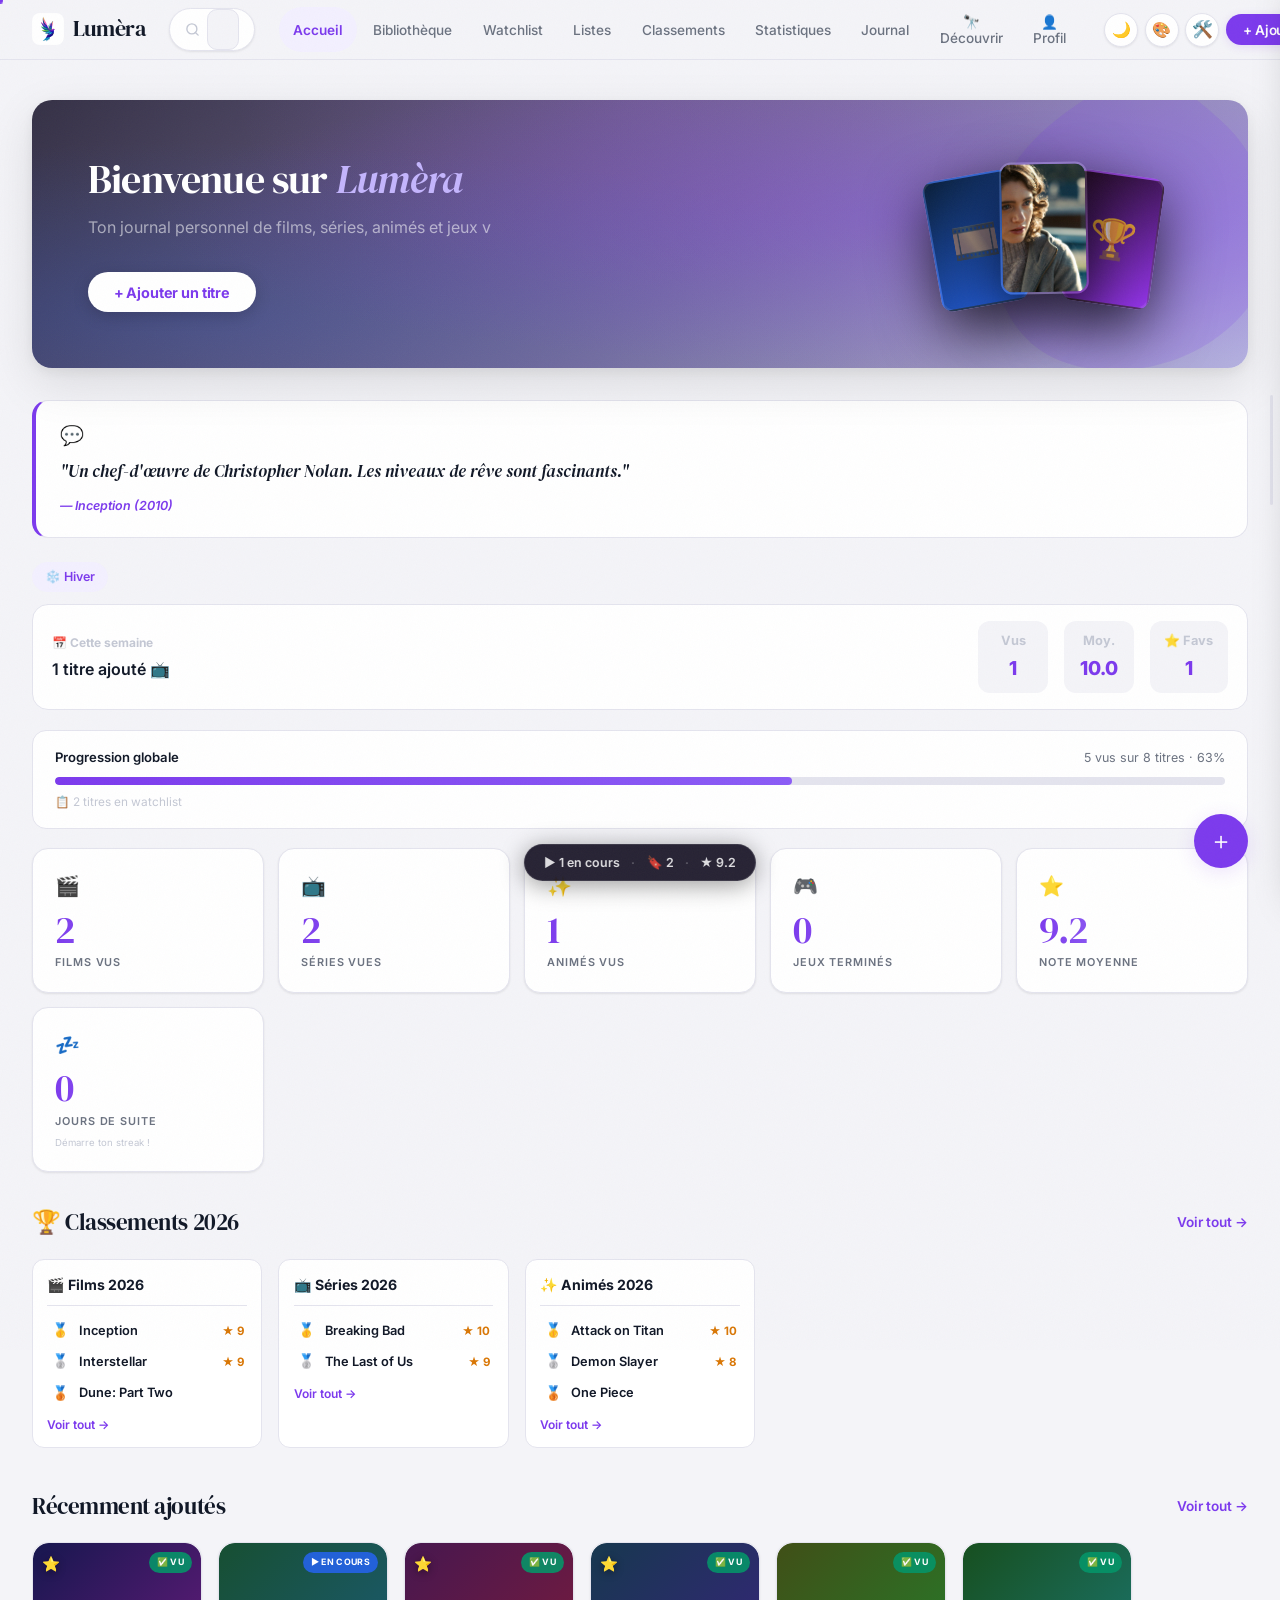
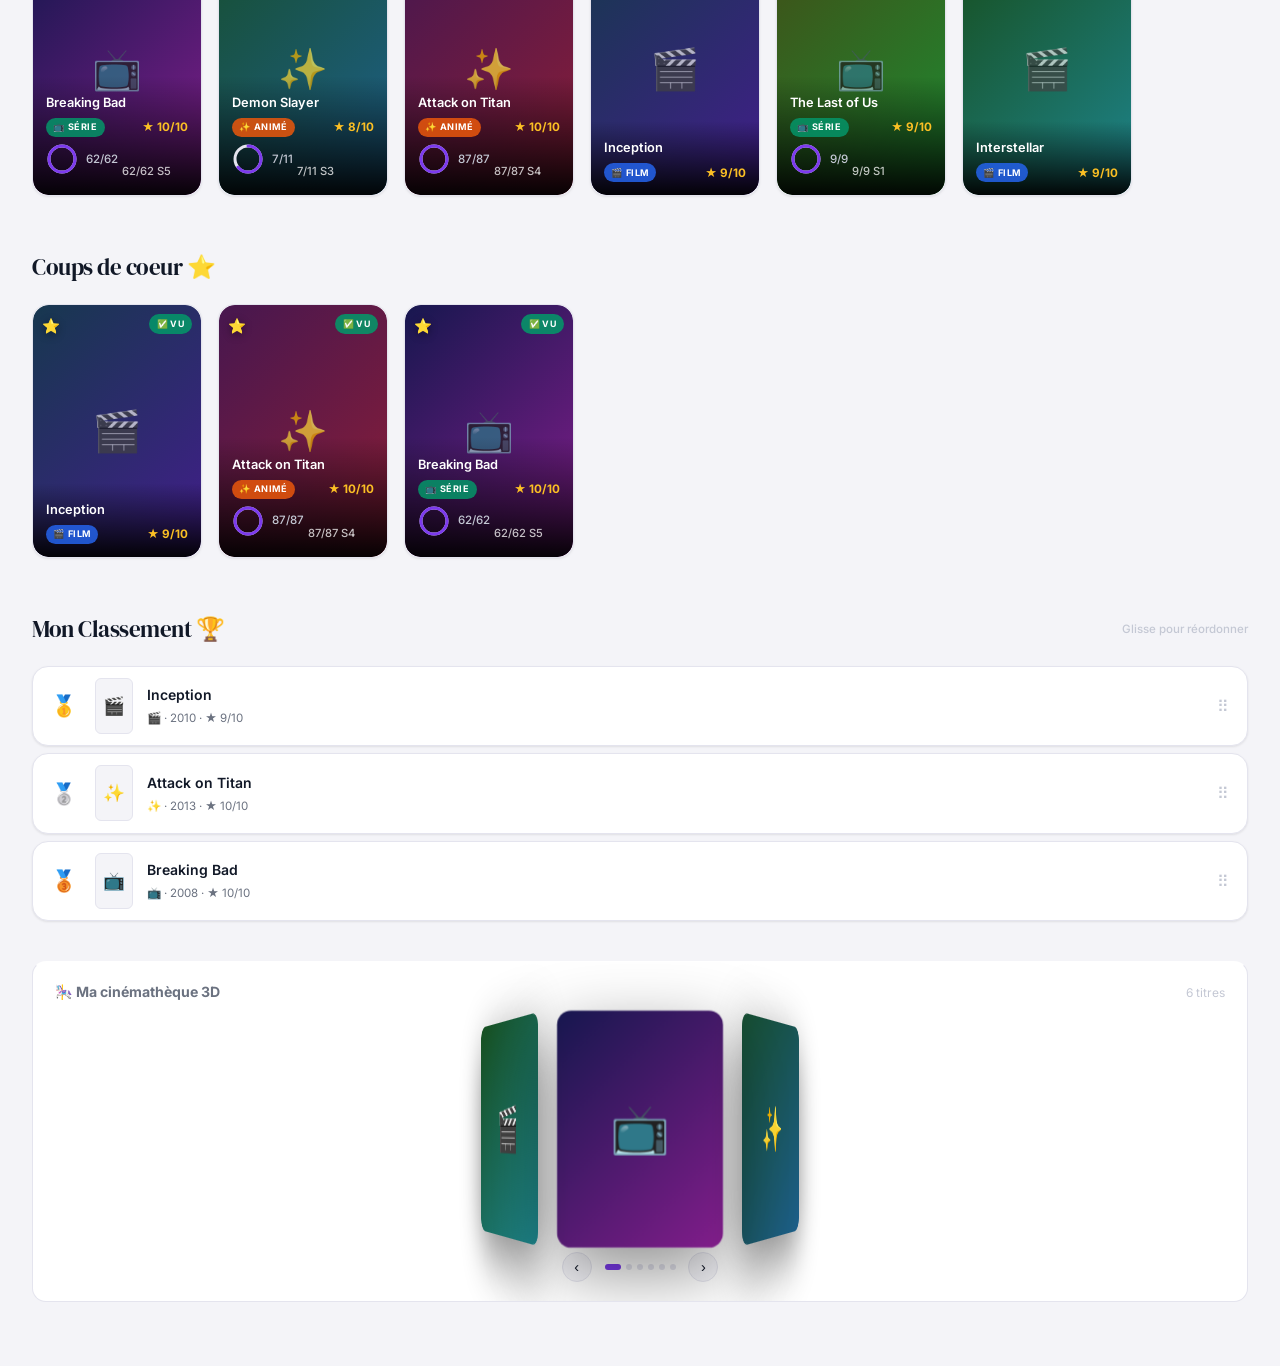
==== commit 3815d680: "Search dropdown: show TMDB key prompt when key not configured" ====
--- a/index.html
+++ b/index.html
@@ -10,7 +10,7 @@
   <meta name="mobile-web-app-capable" content="yes" />
   <meta name="apple-mobile-web-app-capable" content="yes" />
   <meta name="apple-mobile-web-app-title" content="Lumèra" />
-  <link rel="stylesheet" href="style.css?v=20" />
+  <link rel="stylesheet" href="style.css?v=21" />
 </head>
 <body>
 <div id="topProgressBar"></div>
@@ -673,6 +673,6 @@
     </div>
   </div>
 
-  <script src="app.js?v=20"></script>
+  <script src="app.js?v=21"></script>
 </body>
 </html>
--- a/style.css
+++ b/style.css
@@ -2512,6 +2512,7 @@
 .sdrop-add-btn:hover { background: var(--accent); color: #fff; }
 .sdrop-add-btn:disabled { opacity: 0.5; cursor: default; }
 
+.sdrop-no-key { font-size: 0.75rem; color: var(--text-muted); padding: 0.65rem 0.9rem; border-top: 1px solid var(--border); }
 .top-cast-section { margin-bottom: 1.5rem; }
 .top-cast-title { font-size: 0.9rem; font-weight: 700; color: var(--text-sub); margin-bottom: 0.8rem; }
 .top-cast-grid { display: flex; gap: 0.7rem; flex-wrap: wrap; }
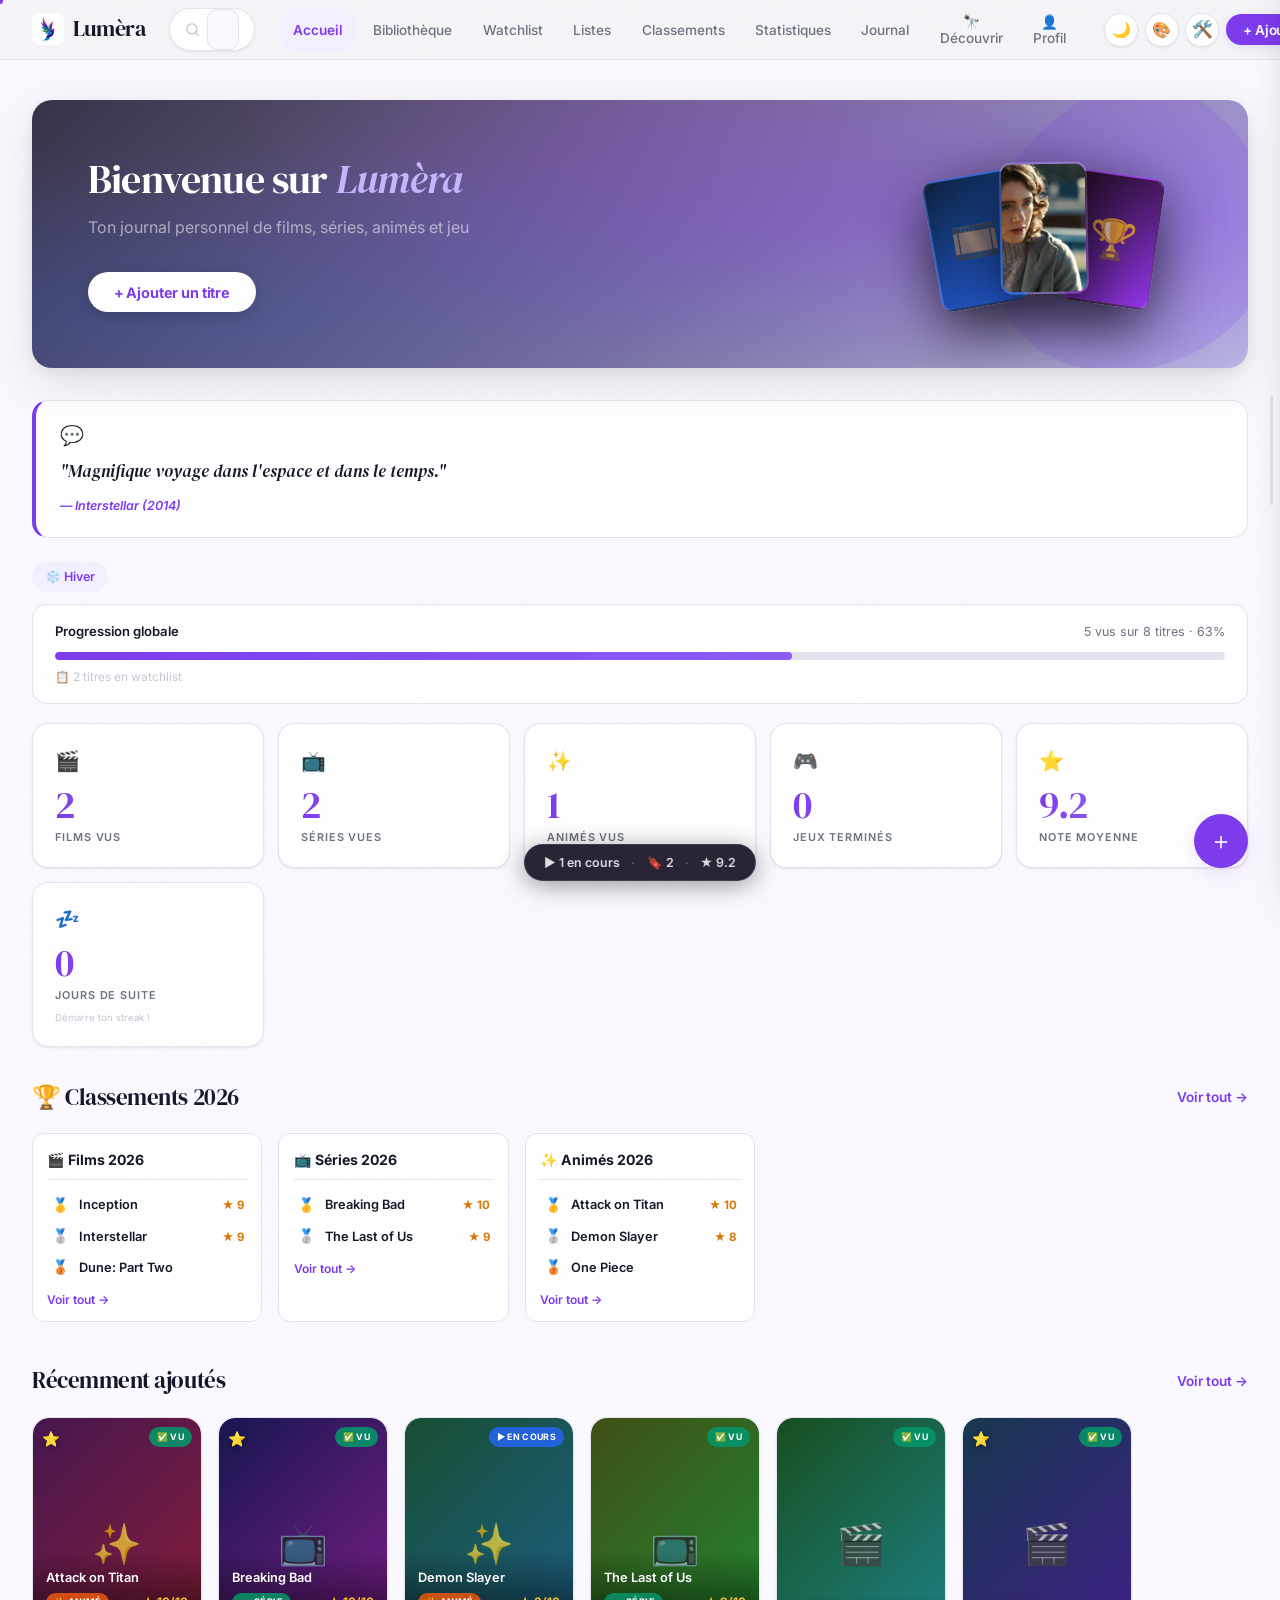
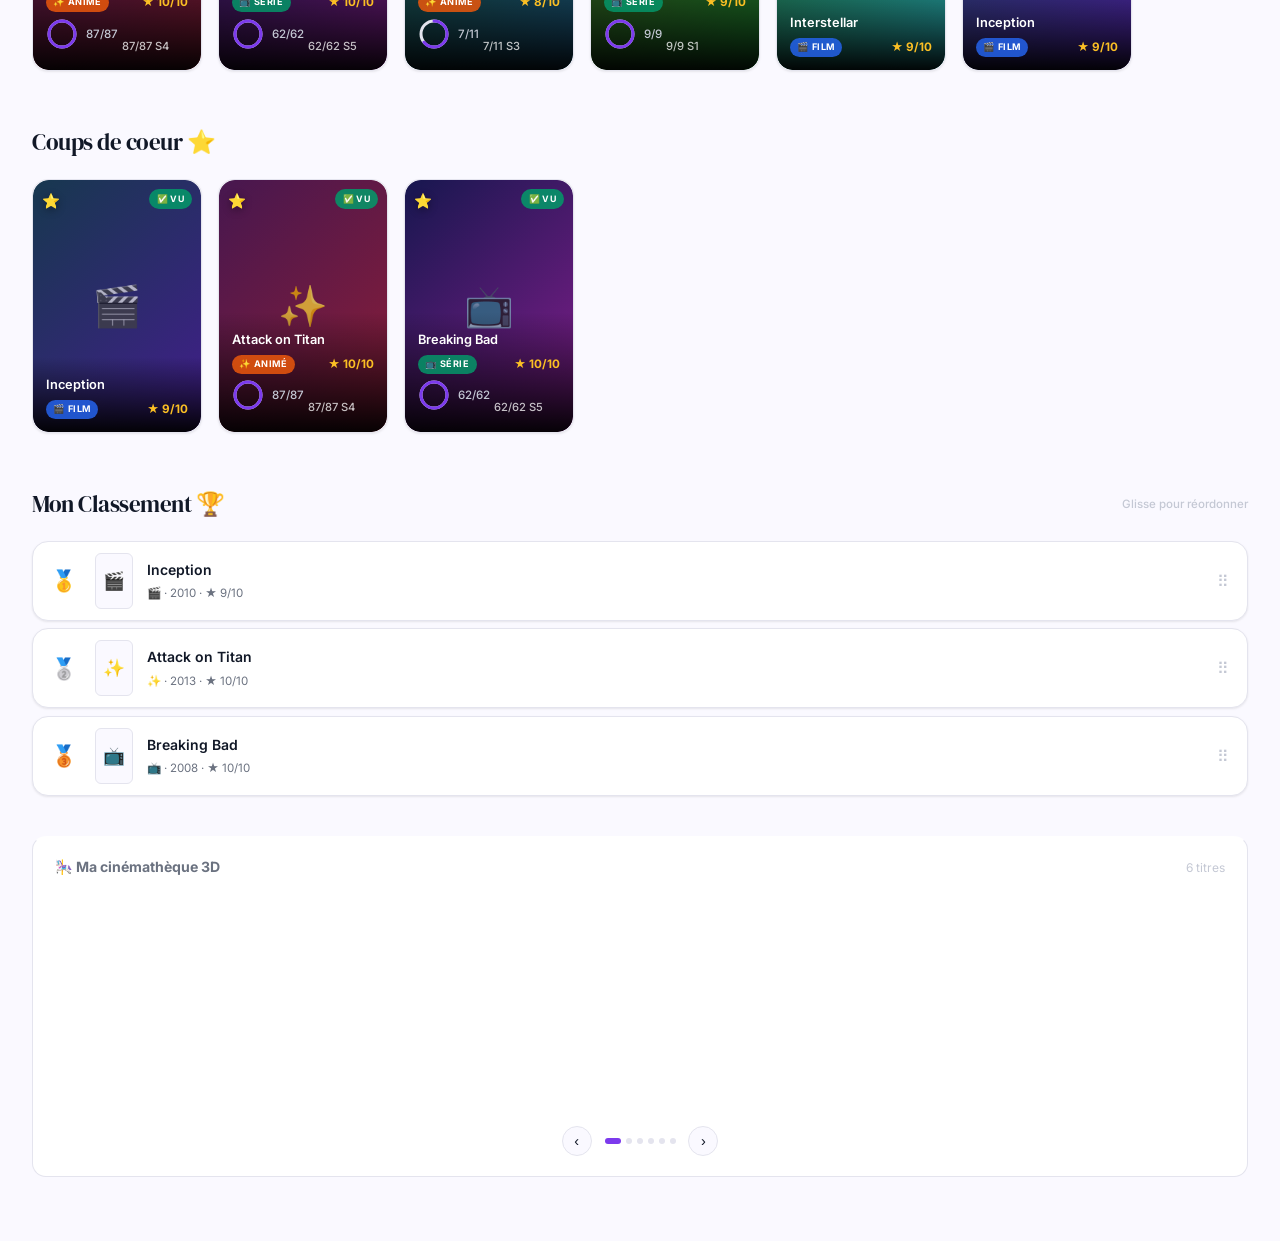
==== commit 0b835b4d: "Add TMDB recommendations in detail panel + watch calendar in stats Co-Authored-By: Claude Sonnet 4.6" ====
--- a/index.html
+++ b/index.html
@@ -262,6 +262,7 @@
       <div class="stats-extra" id="statsExtra"></div>
       <div class="stats-top" id="statsTop"></div>
       <div class="stats-podium" id="statsPodium"></div>
+      <div class="stats-calendar-wrap" id="statsCalendar"></div>
     </section>
 
     <!-- PAGE DÉCOUVRIR -->
--- a/style.css
+++ b/style.css
@@ -9,7 +9,7 @@
 *, *::before, *::after { box-sizing: border-box; margin: 0; padding: 0; }
 
 :root {
-  --bg: #f4f4f8;
+  --bg: #faf9ff;
   --surface: #ffffff;
   --card: #ffffff;
   --card-hover: #fafafa;
@@ -338,6 +338,16 @@
 .btn-danger:hover { background: var(--red); color: white; border-color: var(--red); }
 .btn-edit { padding: 0.55rem 1.1rem; background: var(--surface); color: var(--text); border: 1px solid var(--border); border-radius: 99px; font-size: 0.82rem; font-weight: 600; cursor: pointer; transition: all var(--transition); font-family: var(--font-body); }
 .btn-edit:hover { border-color: var(--accent); color: var(--accent); background: var(--accent-soft); }
+.btn-ai { padding: 0.55rem 1.1rem; background: linear-gradient(135deg, #7c3aed, #a855f7); color: #fff; border: none; border-radius: 99px; font-size: 0.82rem; font-weight: 600; cursor: pointer; transition: all var(--transition); font-family: var(--font-body); }
+.btn-ai:hover { opacity: 0.88; transform: translateY(-1px); }
+.btn-ai:disabled { opacity: 0.6; cursor: not-allowed; transform: none; }
+.ai-analysis { margin: 1rem 0 0; padding: 1rem 1.2rem; background: linear-gradient(135deg, rgba(124,58,237,0.07), rgba(168,85,247,0.05)); border: 1px solid rgba(124,58,237,0.2); border-radius: 14px; }
+.ai-content { font-size: 0.88rem; line-height: 1.7; color: var(--text); }
+.ai-content strong { color: var(--accent); }
+.ai-loading { color: var(--text-sub); font-size: 0.88rem; text-align: center; padding: 0.5rem; }
+.ai-error { color: var(--red); font-size: 0.85rem; }
+body.dark .ai-analysis { background: linear-gradient(135deg, rgba(124,58,237,0.12), rgba(168,85,247,0.07)); border-color: rgba(124,58,237,0.3); }
+body.dark .ai-content { color: #e2e8f0; }
 
 /* STATS */
 .stats-grid { display: grid; grid-template-columns: repeat(auto-fill, minmax(195px, 1fr)); gap: 0.85rem; margin-bottom: 2rem; }
@@ -2532,3 +2542,39 @@
 .year-dist-bar { width: 100%; min-height: 4px; background: var(--accent); border-radius: 6px 6px 0 0; transition: height 0.6s ease; opacity: 0.85; }
 .year-dist-count { font-size: 0.68rem; font-weight: 700; color: var(--accent); }
 .year-dist-label { font-size: 0.6rem; color: var(--text-muted); text-align: center; }
+
+/* ── RECOMMANDATIONS TMDB ── */
+.detail-recos { margin-top: 1.5rem; }
+.detail-recos-title { font-size: 0.95rem; font-weight: 700; margin-bottom: 0.8rem; color: var(--text); }
+.detail-recos-grid { display: flex; gap: 0.6rem; overflow-x: auto; padding-bottom: 0.4rem; scrollbar-width: thin; }
+.detail-reco-card { flex: 0 0 100px; cursor: pointer; border-radius: 10px; overflow: hidden; background: var(--surface); border: 1px solid var(--border); transition: transform 0.18s, box-shadow 0.18s; position: relative; }
+.detail-reco-card:hover { transform: translateY(-3px); box-shadow: var(--shadow); }
+.reco-poster { width: 100%; aspect-ratio: 2/3; object-fit: cover; display: block; }
+.reco-info { padding: 0.35rem 0.4rem 0.4rem; }
+.reco-title { font-size: 0.7rem; font-weight: 600; line-height: 1.2; color: var(--text); overflow: hidden; display: -webkit-box; -webkit-line-clamp: 2; -webkit-box-orient: vertical; }
+.reco-meta { font-size: 0.62rem; color: var(--text-sub); margin-top: 0.15rem; }
+.reco-badge { position: absolute; top: 4px; right: 4px; font-size: 0.7rem; background: rgba(0,0,0,0.55); border-radius: 50%; width: 20px; height: 20px; display: flex; align-items: center; justify-content: center; }
+.reco-add { background: var(--accent); color: #fff; font-weight: 700; font-size: 0.9rem; }
+.reco-inlib { opacity: 0.7; }
+
+/* ── CALENDRIER DE VISIONNAGE ── */
+.stats-calendar-wrap { margin-top: 2rem; }
+.cal-wrap { background: var(--surface); border: 1px solid var(--border); border-radius: var(--radius); padding: 1rem; max-width: 560px; }
+.cal-header { display: flex; align-items: center; justify-content: space-between; margin-bottom: 0.8rem; }
+.cal-month-label { font-weight: 700; font-size: 1rem; color: var(--text); }
+.cal-nav { background: none; border: 1px solid var(--border); border-radius: 8px; width: 32px; height: 32px; cursor: pointer; font-size: 1.1rem; color: var(--text); display: flex; align-items: center; justify-content: center; transition: background 0.15s; }
+.cal-nav:hover { background: var(--accent-soft); color: var(--accent); }
+.cal-days-header { display: grid; grid-template-columns: repeat(7, 1fr); gap: 2px; margin-bottom: 4px; }
+.cal-days-header span { text-align: center; font-size: 0.65rem; font-weight: 600; color: var(--text-sub); padding: 0.2rem 0; }
+.cal-grid { display: grid; grid-template-columns: repeat(7, 1fr); gap: 3px; }
+.cal-cell { min-height: 52px; border-radius: 8px; padding: 4px; background: var(--bg); border: 1px solid transparent; transition: border-color 0.15s; display: flex; flex-direction: column; align-items: center; gap: 2px; }
+.cal-cell.cal-has-items { background: var(--accent-soft); border-color: rgba(124,58,237,0.2); }
+.cal-cell.cal-today .cal-day-num { background: var(--accent); color: #fff; border-radius: 50%; width: 20px; height: 20px; display: flex; align-items: center; justify-content: center; }
+.cal-cell.cal-empty { background: transparent; border-color: transparent; }
+.cal-day-num { font-size: 0.7rem; font-weight: 600; color: var(--text-sub); line-height: 1; }
+.cal-thumbs { display: flex; gap: 1px; flex-wrap: wrap; justify-content: center; }
+.cal-thumb-img { width: 18px; height: 24px; object-fit: cover; border-radius: 3px; }
+.cal-thumb-emoji { font-size: 0.7rem; }
+.cal-thumb-more { font-size: 0.55rem; color: var(--accent); font-weight: 700; }
+body.dark .cal-cell { background: rgba(255,255,255,0.03); }
+body.dark .cal-cell.cal-has-items { background: rgba(124,58,237,0.15); }
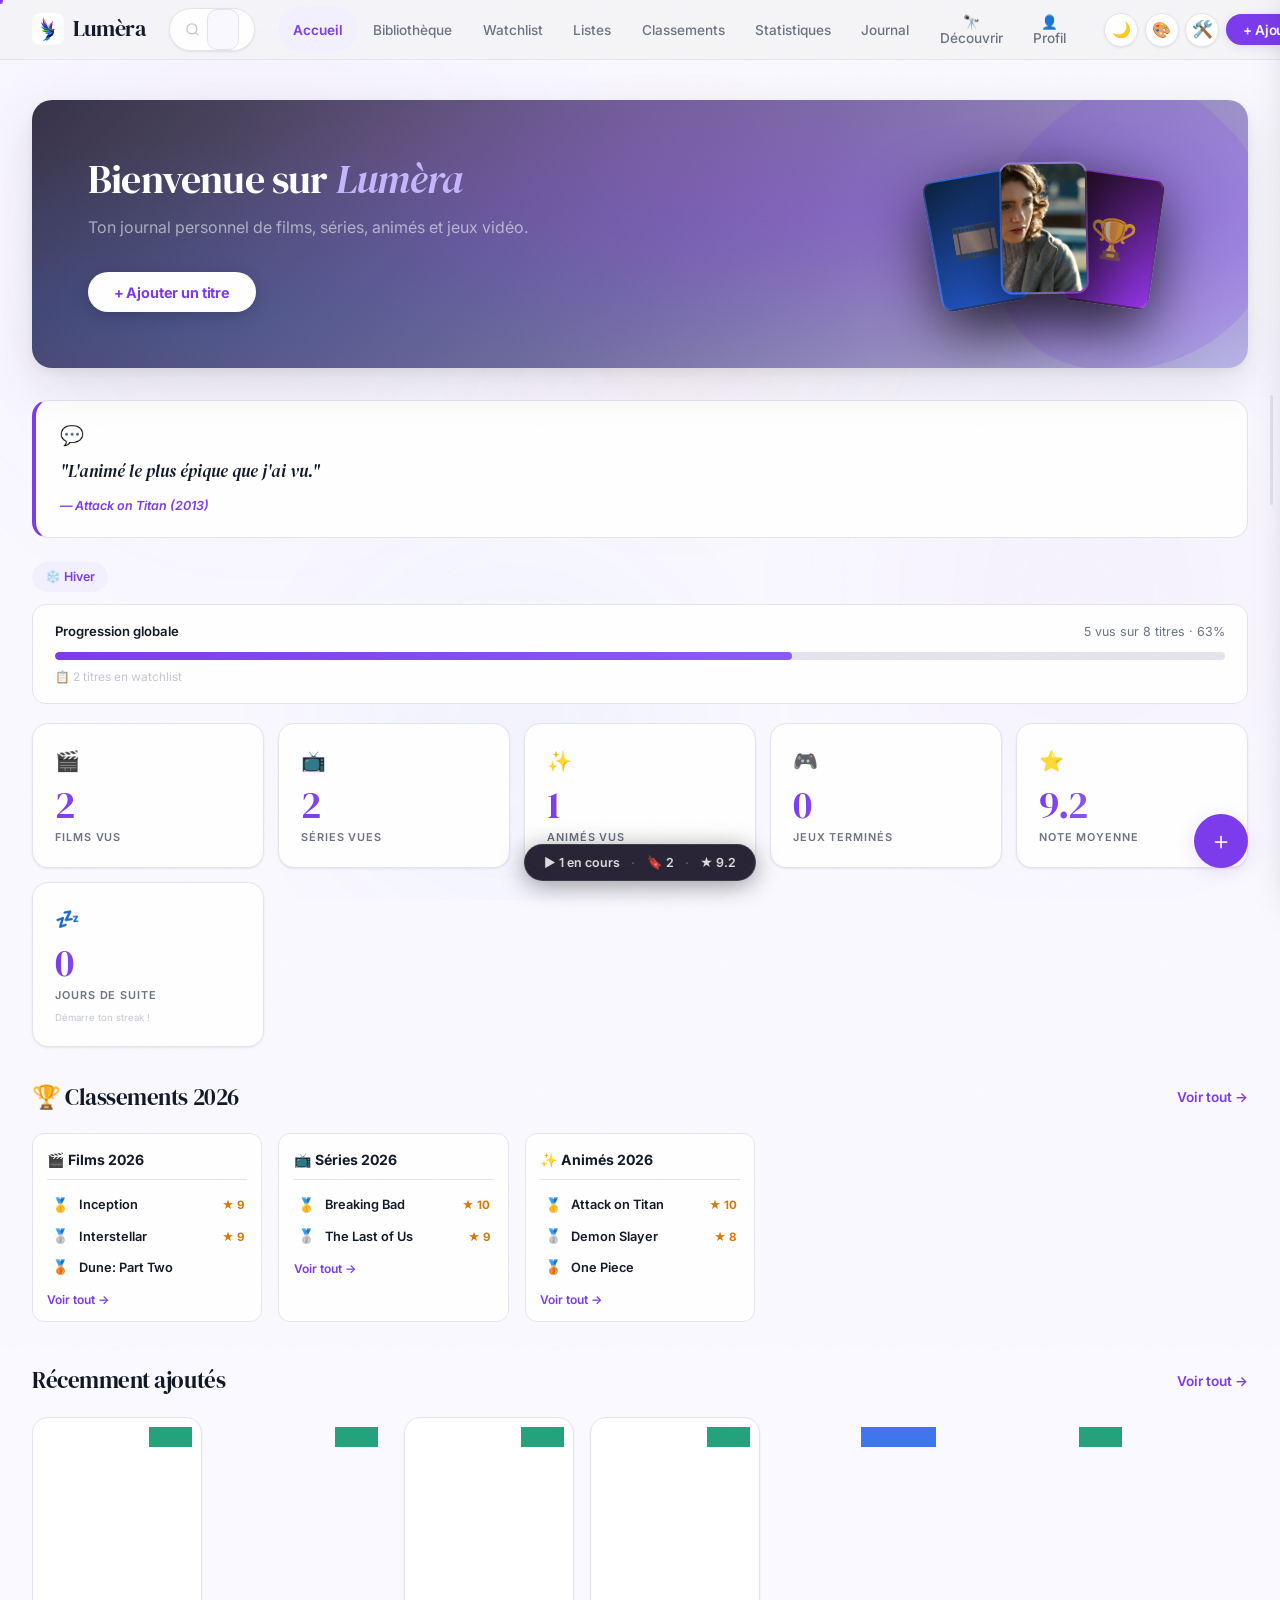
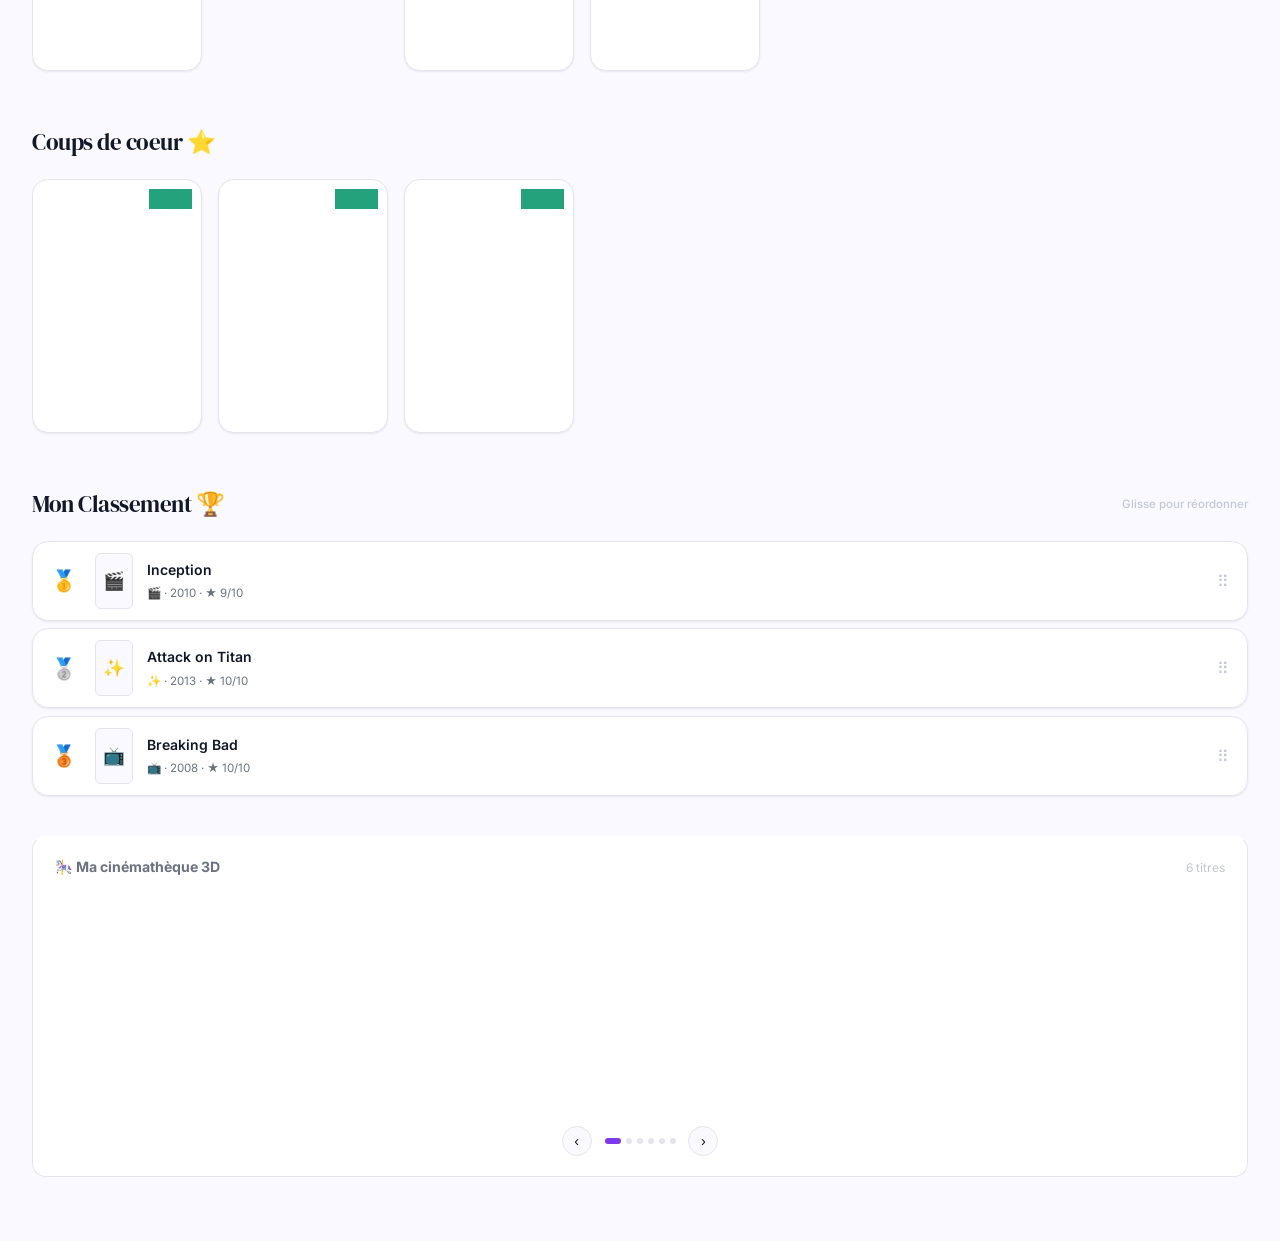
==== commit 49533f24: "Add animated aurora background Co-Authored-By: Claude Sonnet 4.6 <noreply@anthropic.com>" ====
--- a/index.html
+++ b/index.html
@@ -15,6 +15,12 @@
 <body>
 <div id="topProgressBar"></div>
 <div id="scrollIndicator"><div id="scrollProgress"></div></div>
+<div class="aurora-bg" aria-hidden="true">
+  <div class="aurora-blob aurora-1"></div>
+  <div class="aurora-blob aurora-2"></div>
+  <div class="aurora-blob aurora-3"></div>
+  <div class="aurora-blob aurora-4"></div>
+</div>
 
   <!-- NAV -->
   <header class="navbar">
--- a/style.css
+++ b/style.css
@@ -2543,6 +2543,20 @@
 .year-dist-count { font-size: 0.68rem; font-weight: 700; color: var(--accent); }
 .year-dist-label { font-size: 0.6rem; color: var(--text-muted); text-align: center; }
 
+/* ── AURORA BACKGROUND ── */
+.aurora-bg { position: fixed; inset: 0; z-index: 0; pointer-events: none; overflow: hidden; }
+.aurora-blob { position: absolute; border-radius: 50%; filter: blur(80px); opacity: 0.18; }
+.aurora-1 { width: 60vw; height: 60vw; background: radial-gradient(circle, #7c3aed, transparent 70%); top: -15%; left: -10%; animation: aurora-drift1 18s infinite alternate ease-in-out; }
+.aurora-2 { width: 50vw; height: 50vw; background: radial-gradient(circle, #a855f7, transparent 70%); top: 30%; right: -10%; animation: aurora-drift2 22s infinite alternate ease-in-out; }
+.aurora-3 { width: 40vw; height: 40vw; background: radial-gradient(circle, #2563eb, transparent 70%); bottom: -10%; left: 20%; animation: aurora-drift3 26s infinite alternate ease-in-out; }
+.aurora-4 { width: 35vw; height: 35vw; background: radial-gradient(circle, #ec4899, transparent 70%); top: 10%; right: 30%; animation: aurora-drift4 20s infinite alternate ease-in-out; opacity: 0.1; }
+@keyframes aurora-drift1 { 0% { transform: translate(0,0) scale(1); } 50% { transform: translate(8vw,12vh) scale(1.1); } 100% { transform: translate(-5vw,20vh) scale(0.95); } }
+@keyframes aurora-drift2 { 0% { transform: translate(0,0) scale(1); } 50% { transform: translate(-10vw,-8vh) scale(1.15); } 100% { transform: translate(5vw,15vh) scale(0.9); } }
+@keyframes aurora-drift3 { 0% { transform: translate(0,0) scale(1); } 50% { transform: translate(12vw,-10vh) scale(1.05); } 100% { transform: translate(-8vw,-5vh) scale(1.1); } }
+@keyframes aurora-drift4 { 0% { transform: translate(0,0) scale(1); } 50% { transform: translate(-6vw,10vh) scale(0.9); } 100% { transform: translate(10vw,-8vh) scale(1.2); } }
+body:not(.dark) .aurora-blob { opacity: 0.05; }
+.navbar, .main-content, .page, .modal-overlay, .detail-overlay { position: relative; z-index: 1; }
+
 /* ── RECOMMANDATIONS TMDB ── */
 .detail-recos { margin-top: 1.5rem; }
 .detail-recos-title { font-size: 0.95rem; font-weight: 700; margin-bottom: 0.8rem; color: var(--text); }
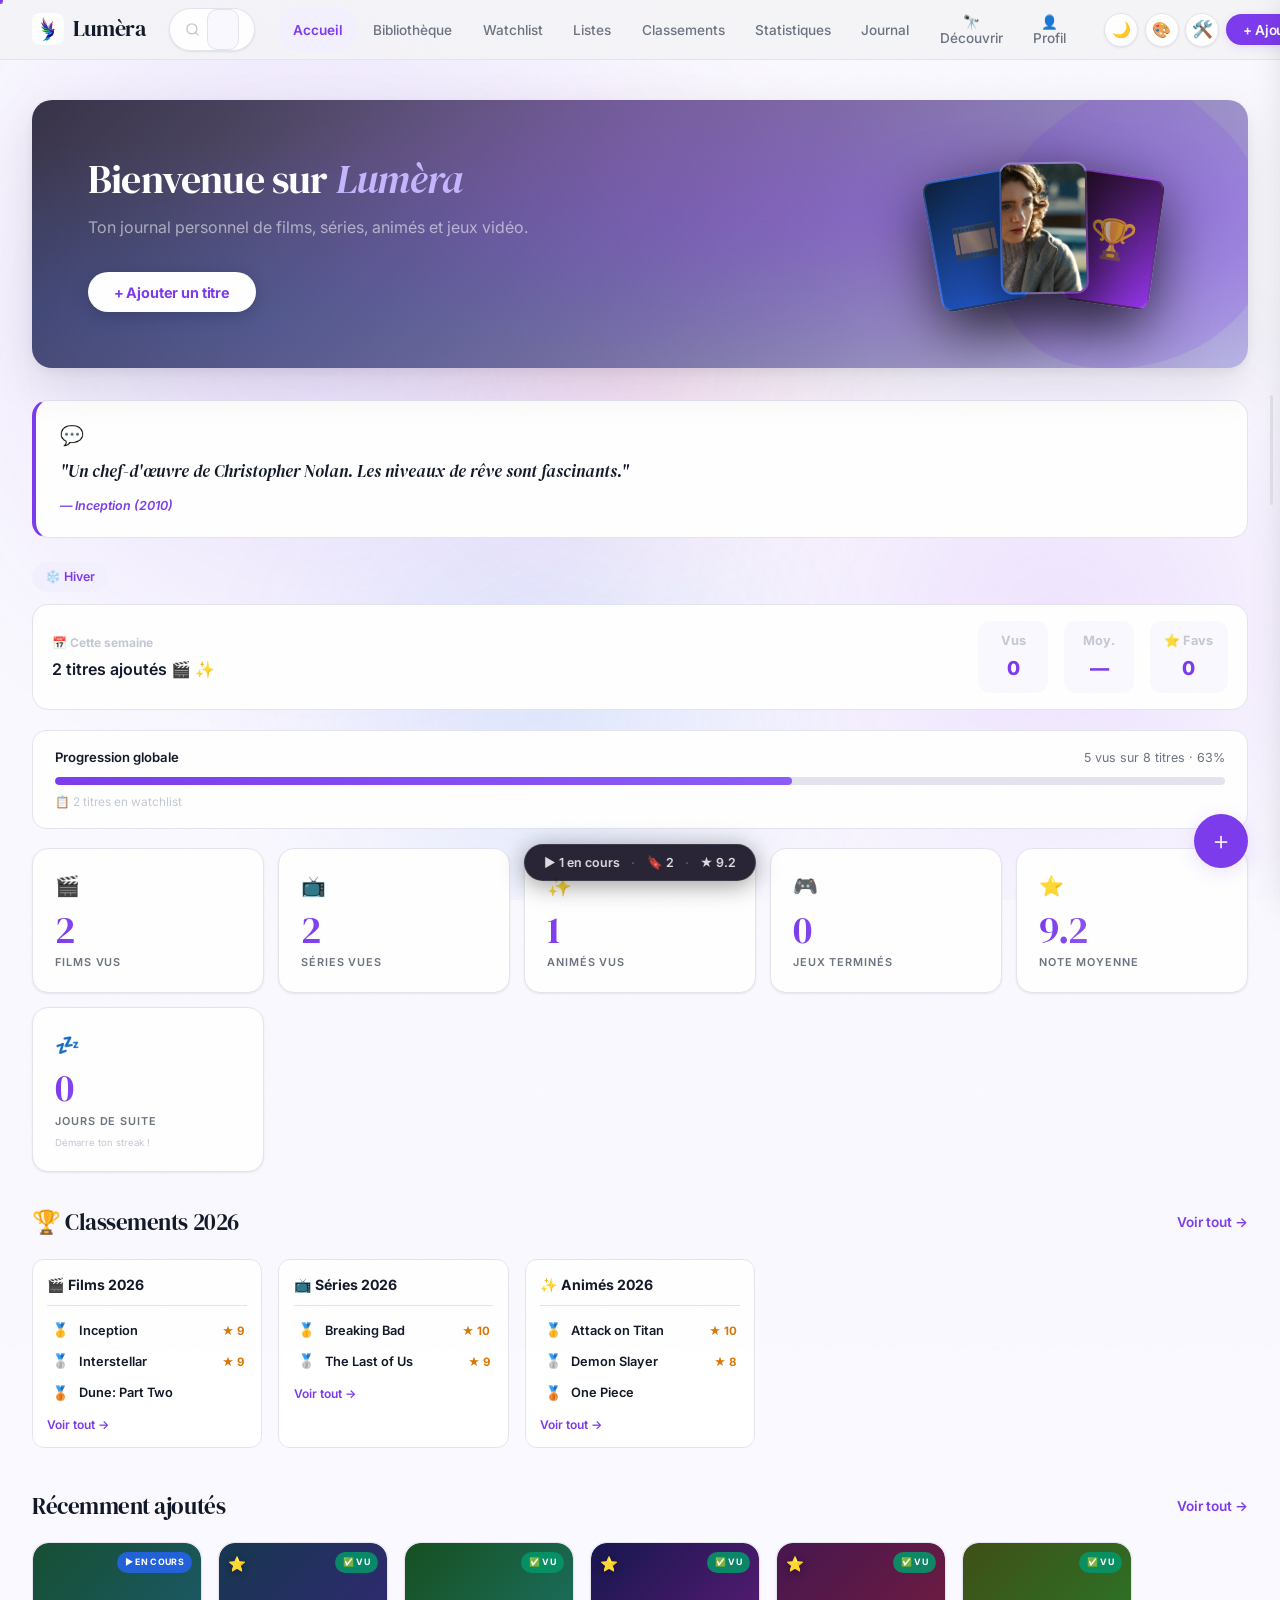
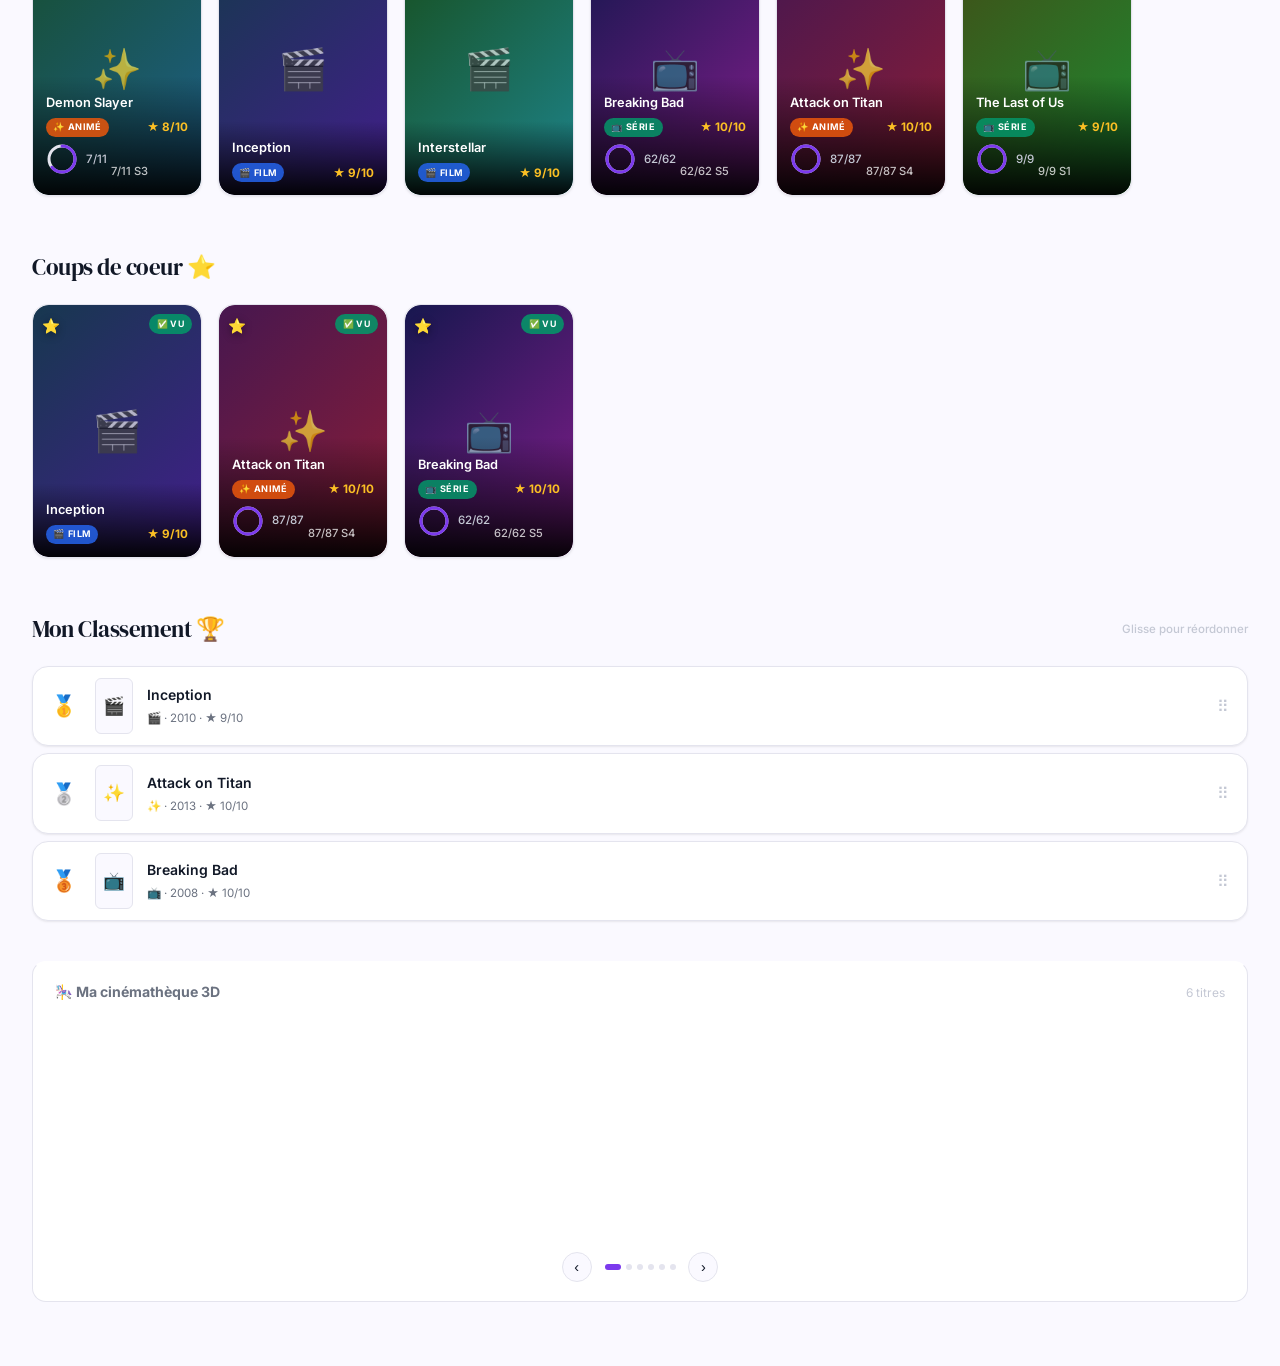
==== commit c016f5c2: "feat: cases à cocher par saison pour séries et animés" ====
--- a/index.html
+++ b/index.html
@@ -410,7 +410,7 @@
 
         <div class="form-row form-row-3 episode-fields hidden" id="episodeFields">
           <div class="form-group">
-            <label>Saison</label>
+            <label>Saison en cours</label>
             <input type="number" id="fSeason" placeholder="1" min="1" />
           </div>
           <div class="form-group">
@@ -421,6 +421,14 @@
             <label>Total épisodes</label>
             <input type="number" id="fEpTotal" placeholder="12" min="1" />
           </div>
+        </div>
+
+        <div class="episode-fields hidden" id="seasonChecksSection">
+          <div class="form-group">
+            <label>Nombre de saisons total</label>
+            <input type="number" id="fTotalSeasons" placeholder="Ex : 5" min="1" max="30" oninput="renderSeasonChecks()" />
+          </div>
+          <div id="seasonChecksContainer"></div>
         </div>
 
         <div class="form-group">
--- a/style.css
+++ b/style.css
@@ -418,6 +418,14 @@
 /* FORM ROW 3 COLUMNS */
 .form-row-3 { grid-template-columns: 1fr 1fr 1fr !important; }
 
+/* Season checkboxes */
+.season-checks-grid { display: flex; flex-wrap: wrap; gap: 0.5rem; margin-top: 0.5rem; }
+.season-check-item { display: flex; align-items: center; gap: 0.4rem; background: var(--bg); border: 1px solid var(--border); border-radius: var(--radius-sm); padding: 0.4rem 0.75rem; cursor: pointer; transition: all var(--transition); user-select: none; font-size: 0.82rem; font-weight: 600; color: var(--text-sub); }
+.season-check-item:hover { border-color: var(--accent); color: var(--accent); }
+.season-check-item input[type="checkbox"] { display: none; }
+.season-check-item.checked { background: var(--accent-soft); border-color: var(--accent); color: var(--accent); }
+.season-check-item.checked::before { content: '✓ '; }
+
 /* EPISODE PROGRESS (card) */
 .card-episode-progress { margin-top: 0.35rem; }
 .ep-bar { height: 2px; background: rgba(255,255,255,0.15); border-radius: 99px; overflow: hidden; margin-bottom: 0.2rem; }
@@ -2545,17 +2553,17 @@
 
 /* ── AURORA BACKGROUND ── */
 .aurora-bg { position: fixed; inset: 0; z-index: 0; pointer-events: none; overflow: hidden; }
-.aurora-blob { position: absolute; border-radius: 50%; filter: blur(80px); opacity: 0.18; }
-.aurora-1 { width: 60vw; height: 60vw; background: radial-gradient(circle, #7c3aed, transparent 70%); top: -15%; left: -10%; animation: aurora-drift1 18s infinite alternate ease-in-out; }
-.aurora-2 { width: 50vw; height: 50vw; background: radial-gradient(circle, #a855f7, transparent 70%); top: 30%; right: -10%; animation: aurora-drift2 22s infinite alternate ease-in-out; }
-.aurora-3 { width: 40vw; height: 40vw; background: radial-gradient(circle, #2563eb, transparent 70%); bottom: -10%; left: 20%; animation: aurora-drift3 26s infinite alternate ease-in-out; }
-.aurora-4 { width: 35vw; height: 35vw; background: radial-gradient(circle, #ec4899, transparent 70%); top: 10%; right: 30%; animation: aurora-drift4 20s infinite alternate ease-in-out; opacity: 0.1; }
+.aurora-blob { position: absolute; border-radius: 50%; filter: blur(70px); opacity: 0.35; }
+.aurora-1 { width: 70vw; height: 70vw; background: radial-gradient(circle, #7c3aed, transparent 70%); top: -15%; left: -10%; animation: aurora-drift1 18s infinite alternate ease-in-out; }
+.aurora-2 { width: 55vw; height: 55vw; background: radial-gradient(circle, #a855f7, transparent 70%); top: 30%; right: -10%; animation: aurora-drift2 22s infinite alternate ease-in-out; }
+.aurora-3 { width: 45vw; height: 45vw; background: radial-gradient(circle, #2563eb, transparent 70%); bottom: -10%; left: 20%; animation: aurora-drift3 26s infinite alternate ease-in-out; }
+.aurora-4 { width: 40vw; height: 40vw; background: radial-gradient(circle, #ec4899, transparent 70%); top: 10%; right: 30%; animation: aurora-drift4 20s infinite alternate ease-in-out; opacity: 0.2; }
 @keyframes aurora-drift1 { 0% { transform: translate(0,0) scale(1); } 50% { transform: translate(8vw,12vh) scale(1.1); } 100% { transform: translate(-5vw,20vh) scale(0.95); } }
 @keyframes aurora-drift2 { 0% { transform: translate(0,0) scale(1); } 50% { transform: translate(-10vw,-8vh) scale(1.15); } 100% { transform: translate(5vw,15vh) scale(0.9); } }
 @keyframes aurora-drift3 { 0% { transform: translate(0,0) scale(1); } 50% { transform: translate(12vw,-10vh) scale(1.05); } 100% { transform: translate(-8vw,-5vh) scale(1.1); } }
 @keyframes aurora-drift4 { 0% { transform: translate(0,0) scale(1); } 50% { transform: translate(-6vw,10vh) scale(0.9); } 100% { transform: translate(10vw,-8vh) scale(1.2); } }
-body:not(.dark) .aurora-blob { opacity: 0.05; }
-.navbar, .main-content, .page, .modal-overlay, .detail-overlay { position: relative; z-index: 1; }
+body:not(.dark) .aurora-blob { opacity: 0.15; }
+.navbar, .main-content, .page { position: relative; z-index: 1; }
 
 /* ── RECOMMANDATIONS TMDB ── */
 .detail-recos { margin-top: 1.5rem; }
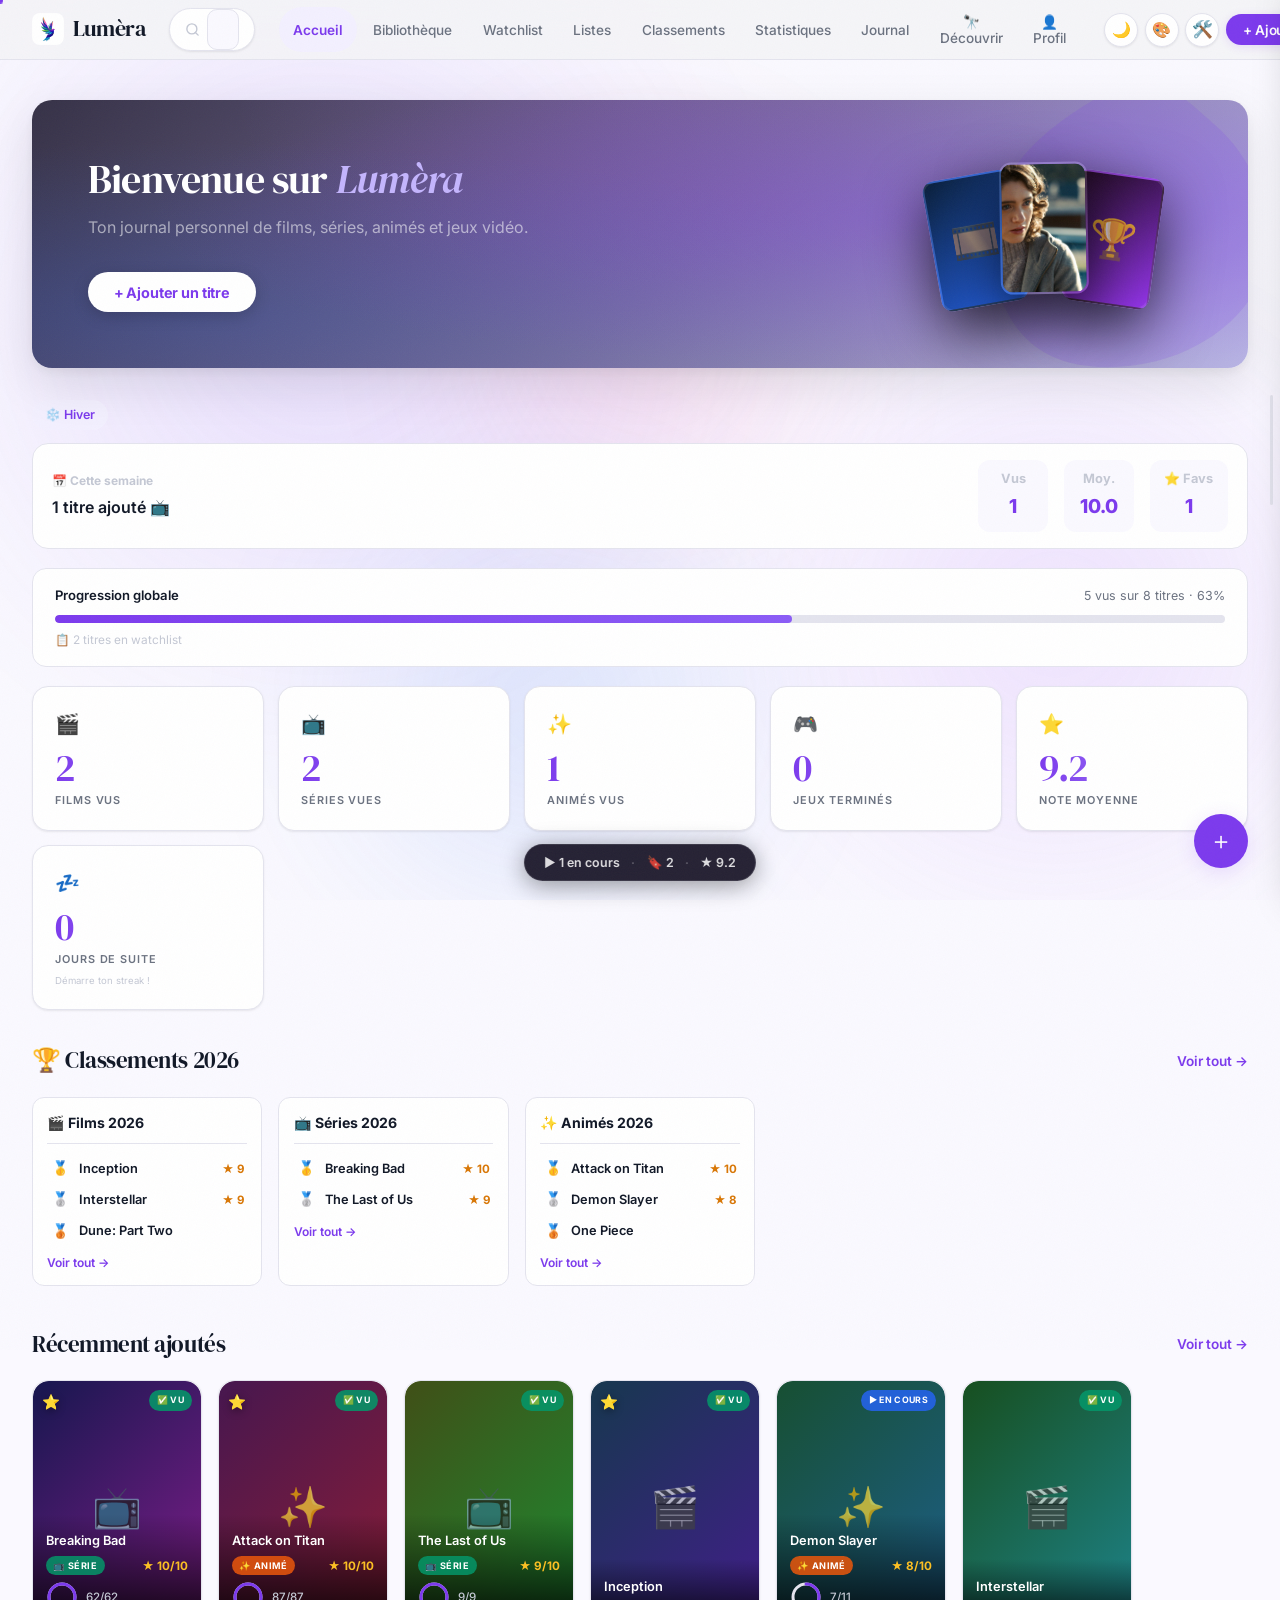
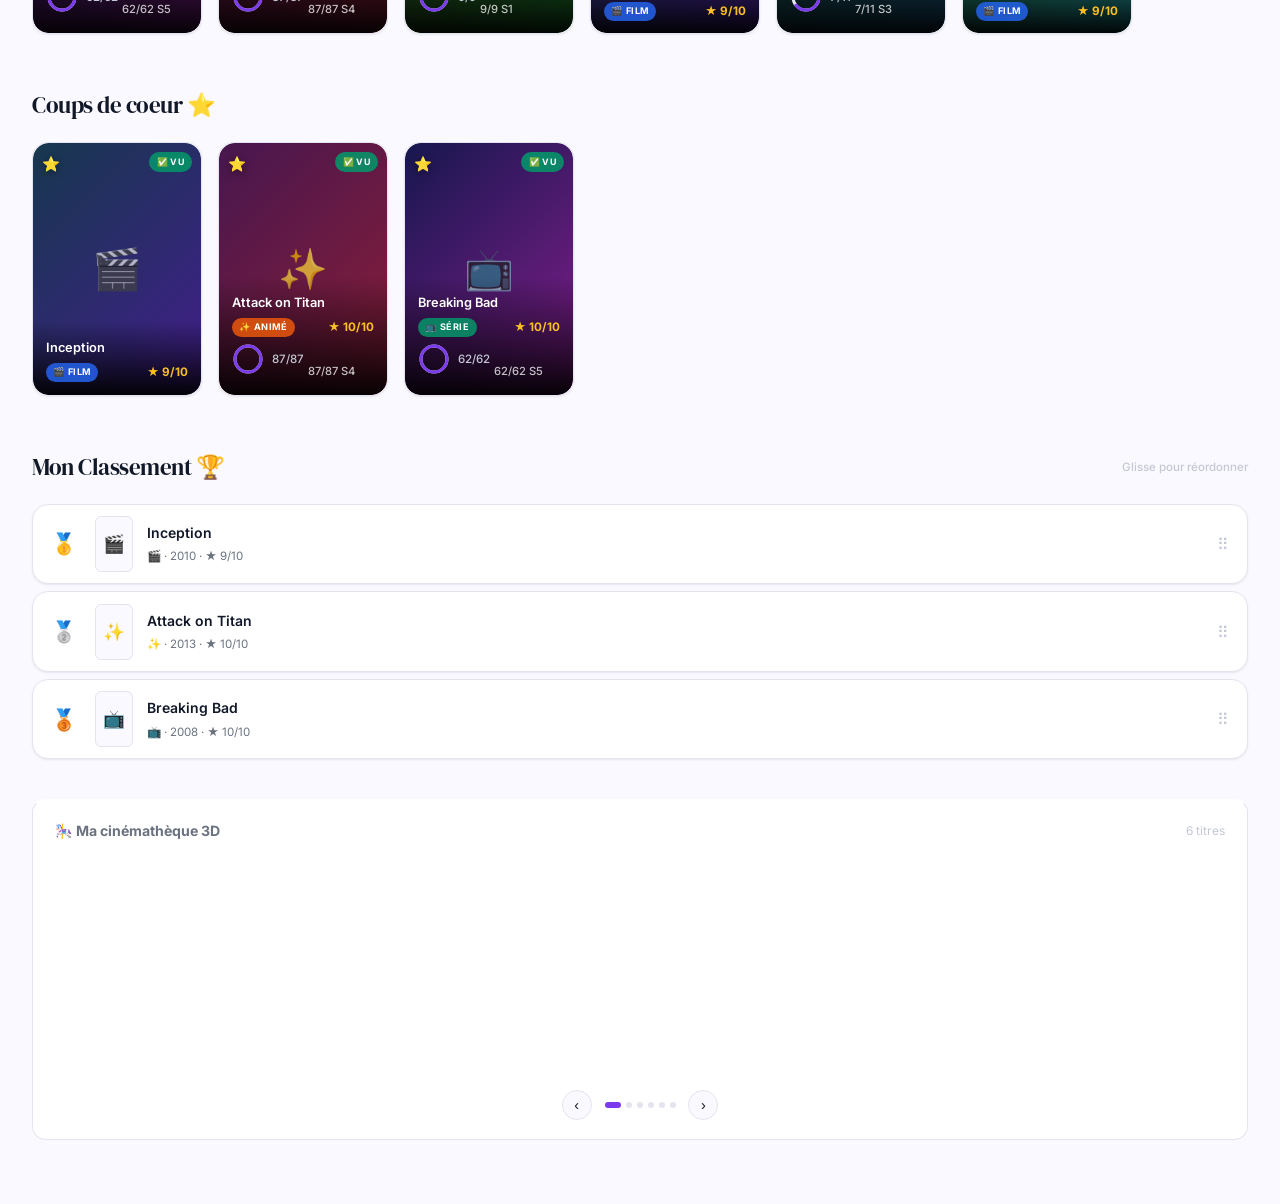
==== commit 58f207b8: "feat: suppression du bloc citation sur la page d'accueil" ====
--- a/index.html
+++ b/index.html
@@ -103,7 +103,6 @@
         <div class="hero-art">🎥</div>
       </div>
 
-      <div id="homeQuote"></div>
       <div id="weeklyReport"></div>
       <div id="homeProgress"></div>
       <div class="quick-stats" id="quickStats"></div>
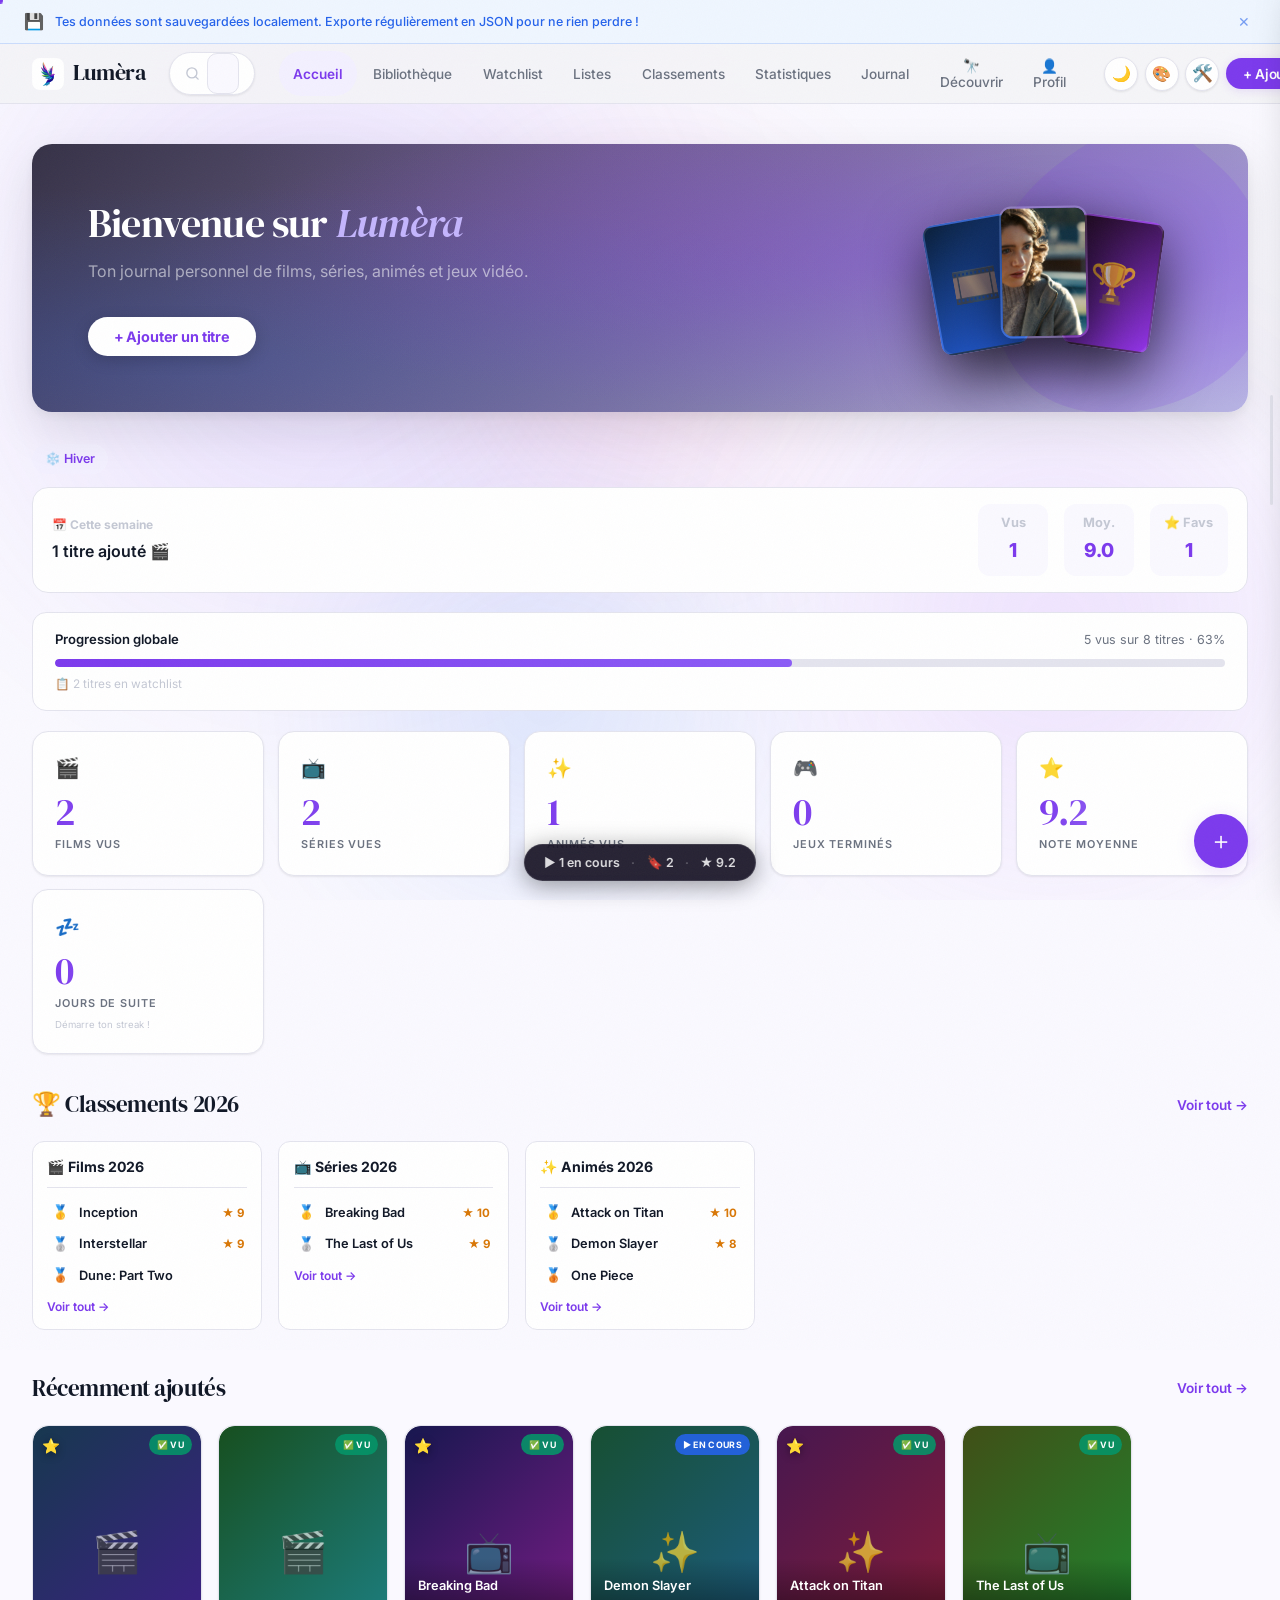
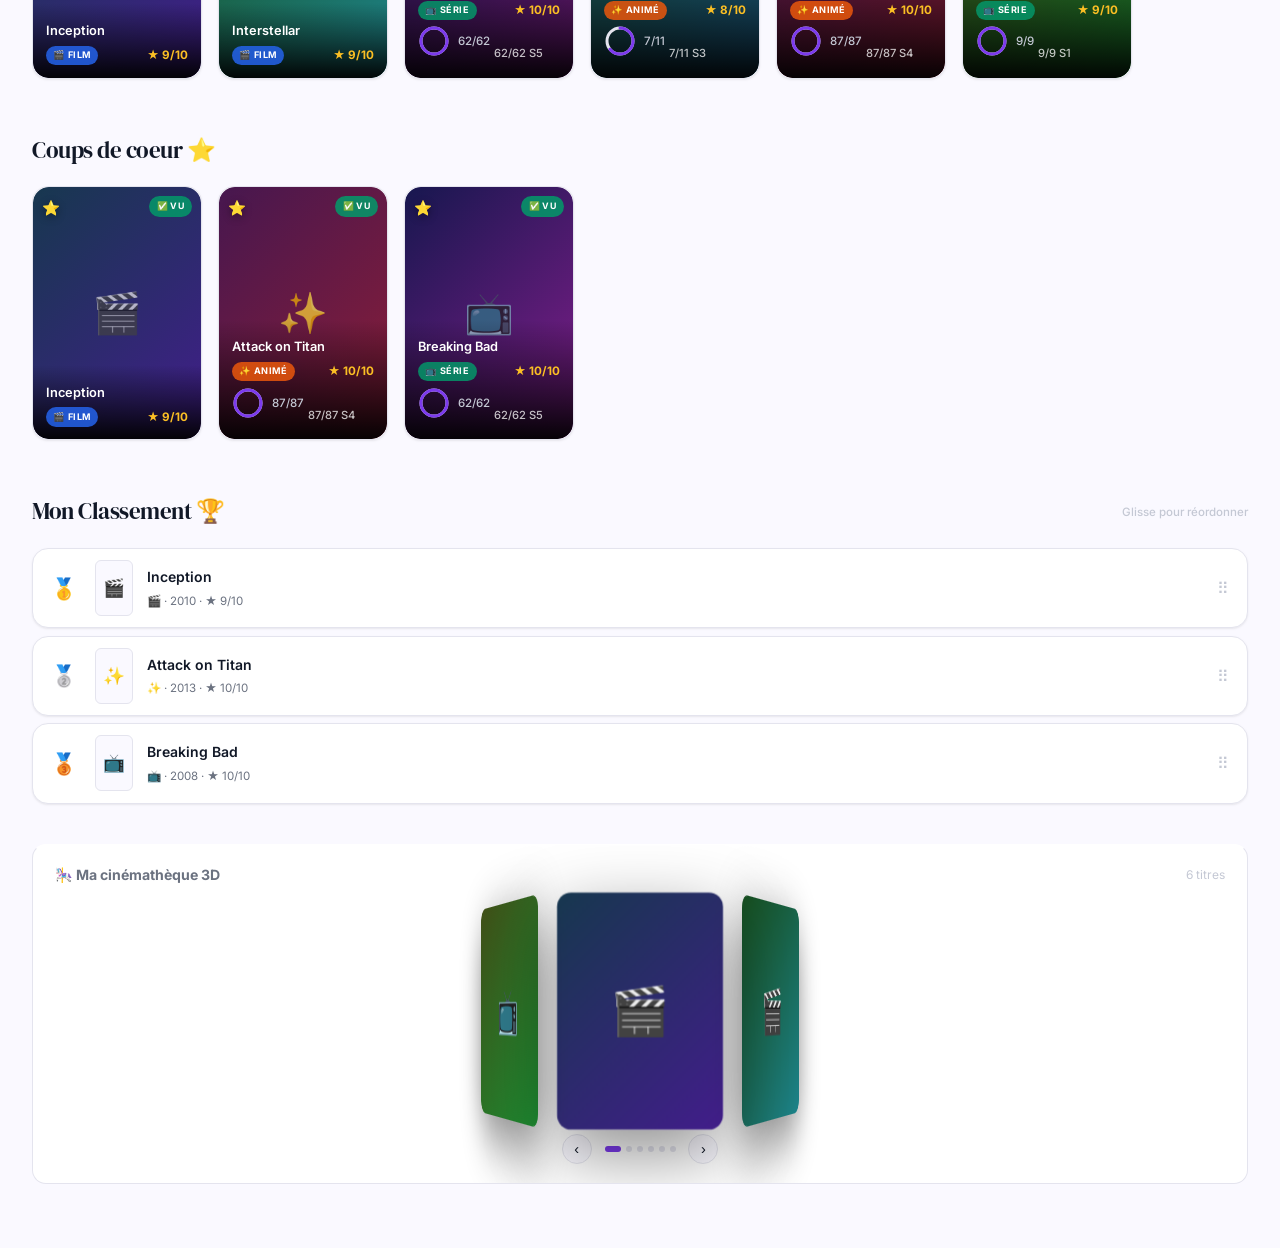
==== commit b3c03eee: "feat: améliorations UI — panneau outils, hero, bannière localStorage - Panneau Outils réorganisé en " ====
--- a/index.html
+++ b/index.html
@@ -14,6 +14,12 @@
 </head>
 <body>
 <div id="topProgressBar"></div>
+<!-- BANNER PERSISTANCE DONNÉES -->
+<div class="storage-banner hidden" id="storageBanner">
+  <span class="storage-banner-icon">💾</span>
+  <span>Tes données sont sauvegardées localement. Exporte régulièrement en JSON pour ne rien perdre !</span>
+  <button class="storage-banner-close" id="storageBannerClose">✕</button>
+</div>
 <div id="scrollIndicator"><div id="scrollProgress"></div></div>
 <div class="aurora-bg" aria-hidden="true">
   <div class="aurora-blob aurora-1"></div>
@@ -67,24 +73,38 @@
       <span class="tools-panel-title">🛠️ Outils</span>
       <button class="tools-panel-close" id="toolsPanelClose">✕</button>
     </div>
-    <div class="tools-panel-grid">
-      <button class="tool-btn achievements-btn" id="achievementsBtn"><span class="tool-icon">🏆</span>Trophées</button>
-      <button class="tool-btn" id="challengesBtn"><span class="tool-icon">🎯</span>Challenges</button>
-      <button class="tool-btn" id="shortcutsBtn"><span class="tool-icon">⌨️</span>Raccourcis</button>
-      <button class="tool-btn" id="timelineBtn"><span class="tool-icon">📅</span>Timeline</button>
-      <button class="tool-btn" id="compareBtn"><span class="tool-icon">⚔️</span>Comparer</button>
-      <button class="tool-btn" id="blindTestBtn"><span class="tool-icon">🎲</span>Blind Test</button>
-      <button class="tool-btn" id="letterboxBtn"><span class="tool-icon">🎞️</span>Letterbox</button>
-      <button class="tool-btn" id="ambianceBtn"><span class="tool-icon">🎵</span>Ambiance</button>
-      <button class="tool-btn" id="theatreBtn"><span class="tool-icon">🎭</span>Théâtre</button>
-      <button class="tool-btn" id="wrappedBtn"><span class="tool-icon">🎁</span>Mon année</button>
-      <button class="tool-btn" id="historyBtn"><span class="tool-icon">🕐</span>Historique</button>
-      <button class="tool-btn" id="exportBtn"><span class="tool-icon">📤</span>Export JSON</button>
-      <button class="tool-btn" id="importBtn"><span class="tool-icon">📥</span>Importer</button>
-      <button class="tool-btn" id="exportHtmlBtn"><span class="tool-icon">📄</span>Export HTML</button>
-      <button class="tool-btn" id="duelBtn"><span class="tool-icon">🥊</span>Duel</button>
-      <button class="tool-btn" id="heroBgBtn"><span class="tool-icon">📷</span>Fond hero</button>
-      <button class="tool-btn tool-btn-danger" id="resetBtn"><span class="tool-icon">🗑️</span>Réinitialiser</button>
+    <div class="tools-panel-body">
+      <div class="tools-section-label">Suivi & Analyse</div>
+      <div class="tools-panel-grid">
+        <button class="tool-btn achievements-btn" id="achievementsBtn"><span class="tool-icon">🏆</span>Trophées</button>
+        <button class="tool-btn" id="challengesBtn"><span class="tool-icon">🎯</span>Challenges</button>
+        <button class="tool-btn" id="timelineBtn"><span class="tool-icon">📅</span>Timeline</button>
+        <button class="tool-btn" id="historyBtn"><span class="tool-icon">🕐</span>Historique</button>
+        <button class="tool-btn" id="wrappedBtn"><span class="tool-icon">🎁</span>Mon année</button>
+        <button class="tool-btn" id="compareBtn"><span class="tool-icon">⚔️</span>Comparer</button>
+      </div>
+
+      <div class="tools-section-label">Import / Export</div>
+      <div class="tools-panel-grid">
+        <button class="tool-btn" id="exportBtn"><span class="tool-icon">📤</span>Export JSON</button>
+        <button class="tool-btn" id="importBtn"><span class="tool-icon">📥</span>Importer</button>
+        <button class="tool-btn" id="exportHtmlBtn"><span class="tool-icon">📄</span>Export HTML</button>
+        <button class="tool-btn" id="heroBgBtn"><span class="tool-icon">📷</span>Fond hero</button>
+      </div>
+
+      <div class="tools-section-label tools-section-label--fun">Divertissement</div>
+      <div class="tools-panel-grid">
+        <button class="tool-btn" id="blindTestBtn"><span class="tool-icon">🎲</span>Blind Test</button>
+        <button class="tool-btn" id="duelBtn"><span class="tool-icon">🥊</span>Duel</button>
+        <button class="tool-btn" id="letterboxBtn"><span class="tool-icon">🎞️</span>Letterbox</button>
+        <button class="tool-btn" id="ambianceBtn"><span class="tool-icon">🎵</span>Ambiance</button>
+        <button class="tool-btn" id="theatreBtn"><span class="tool-icon">🎭</span>Théâtre</button>
+        <button class="tool-btn" id="shortcutsBtn"><span class="tool-icon">⌨️</span>Raccourcis</button>
+      </div>
+
+      <div class="tools-panel-grid tools-panel-grid--danger">
+        <button class="tool-btn tool-btn-danger" id="resetBtn"><span class="tool-icon">🗑️</span>Réinitialiser</button>
+      </div>
     </div>
   </div>
   <div class="tools-panel-overlay hidden" id="toolsPanelOverlay"></div>
@@ -100,7 +120,13 @@
           <p>Ton journal personnel de films, séries, animés et jeux vidéo.</p>
           <button class="btn-primary" id="heroAddBtn">+ Ajouter un titre</button>
         </div>
-        <div class="hero-art">🎥</div>
+        <div class="hero-art">
+          <div class="hero-art-stack">
+            <div class="hero-art-card hero-art-card--back">🎮</div>
+            <div class="hero-art-card hero-art-card--mid">📺</div>
+            <div class="hero-art-card hero-art-card--front">🎬</div>
+          </div>
+        </div>
       </div>
 
       <div id="weeklyReport"></div>
--- a/style.css
+++ b/style.css
@@ -1,2602 +1,2651 @@
-/* ========================
-   FONTS
-======================== */
-@import url('https://fonts.googleapis.com/css2?family=Inter:wght@300;400;500;600;700&family=DM+Serif+Display:ital@0;1&display=swap');
-
-/* ========================
-   RESET & VARIABLES
-======================== */
-*, *::before, *::after { box-sizing: border-box; margin: 0; padding: 0; }
-
-:root {
-  --bg: #faf9ff;
-  --surface: #ffffff;
-  --card: #ffffff;
-  --card-hover: #fafafa;
-  --border: #e4e4ee;
-  --border-strong: #c8c8d8;
-  --accent: #7c3aed;
-  --accent-light: #8b5cf6;
-  --accent-soft: #f3f0ff;
-  --accent-glow: rgba(124, 58, 237, 0.14);
-  --gold: #d97706;
-  --gold-soft: #fffbeb;
-  --green: #059669;
-  --green-soft: #ecfdf5;
-  --red: #dc2626;
-  --red-soft: #fef2f2;
-  --blue: #2563eb;
-  --blue-soft: #eff6ff;
-  --orange: #ea580c;
-  --orange-soft: #fff7ed;
-  --text: #111827;
-  --text-sub: #6b7280;
-  --text-muted: #c4c8d4;
-  --radius: 16px;
-  --radius-sm: 10px;
-  --shadow-sm: 0 1px 3px rgba(0,0,0,0.05), 0 1px 2px rgba(0,0,0,0.04);
-  --shadow: 0 4px 20px rgba(0,0,0,0.07), 0 2px 6px rgba(0,0,0,0.04);
-  --shadow-lg: 0 16px 48px rgba(0,0,0,0.10), 0 4px 12px rgba(0,0,0,0.06);
-  --transition: 0.18s ease;
-  --font-body: 'Inter', sans-serif;
-  --font-display: 'DM Serif Display', serif;
-}
-
-body {
-  font-family: var(--font-body);
-  background: var(--bg);
-  color: var(--text);
-  min-height: 100vh;
-  line-height: 1.6;
-  -webkit-font-smoothing: antialiased;
-}
-
-.hidden { display: none !important; }
-.accent { color: var(--accent); font-family: var(--font-display); font-style: italic; }
-
-::-webkit-scrollbar { width: 4px; height: 4px; }
-::-webkit-scrollbar-track { background: transparent; }
-::-webkit-scrollbar-thumb { background: var(--border-strong); border-radius: 99px; }
-
-/* NAVBAR */
-.navbar {
-  position: sticky;
-  top: 0;
-  z-index: 100;
-  display: flex;
-  align-items: center;
-  gap: 1.5rem;
-  padding: 0 2rem;
-  height: 60px;
-  background: rgba(244, 244, 248, 0.88);
-  backdrop-filter: blur(24px);
-  -webkit-backdrop-filter: blur(24px);
-  border-bottom: 1px solid var(--border);
-}
-
-.navbar::before { display: none; }
-.navbar > * { position: relative; z-index: 1; }
-.nav-brand { display: flex; align-items: center; gap: 0.55rem; flex-shrink: 0; }
-.brand-logo {
-  width: 32px; height: 32px;
-  object-fit: contain;
-  border-radius: 8px;
-}
-.brand-name {
-  font-family: var(--font-display);
-  font-size: 1.35rem;
-  color: var(--text);
-  letter-spacing: -0.02em;
-}
-.nav-search {
-  display: flex; align-items: center; gap: 0.45rem;
-  flex: 1; max-width: 300px;
-  background: var(--surface); border: 1px solid var(--border);
-  border-radius: 99px; padding: 0 0.9rem;
-  transition: all var(--transition);
-  box-shadow: var(--shadow-sm);
-}
-.nav-search:focus-within { border-color: var(--accent); box-shadow: 0 0 0 3px var(--accent-glow); }
-.nav-search:focus-within .search-icon { color: var(--accent); }
-.nav-search .search-icon { color: var(--text-muted); flex-shrink: 0; pointer-events: none; display: block; }
-.nav-search input {
-  flex: 1; padding: 0.5rem 0;
-  background: none; border: none; box-shadow: none;
-  color: var(--text); font-size: 0.85rem;
-  font-family: var(--font-body); outline: none;
-}
-.nav-search input::placeholder { color: var(--text-muted); }
-.nav-search input:focus { border-color: transparent; background: none; box-shadow: none; }
-.nav-links { display: flex; gap: 0.1rem; margin-left: auto; }
-.nav-btn {
-  background: none; border: none; color: var(--text-sub); font-size: 0.85rem;
-  font-weight: 500; padding: 0.42rem 0.9rem; border-radius: 99px; cursor: pointer;
-  transition: all var(--transition); font-family: var(--font-body);
-}
-.nav-btn:hover { color: var(--text); background: rgba(0,0,0,0.04); }
-.nav-btn.active { color: var(--accent); background: var(--accent-soft); font-weight: 600; }
-.btn-add-nav {
-  padding: 0.48rem 1.1rem; background: var(--accent); color: white; border: none;
-  border-radius: 99px; font-size: 0.85rem; font-weight: 600; cursor: pointer;
-  transition: all var(--transition); font-family: var(--font-body); flex-shrink: 0;
-  box-shadow: 0 2px 10px var(--accent-glow);
-  letter-spacing: -0.01em;
-}
-.btn-add-nav:hover { background: var(--accent-light); transform: translateY(-1px); box-shadow: 0 6px 20px var(--accent-glow); }
-
-/* MAIN */
-.main-content { max-width: 1340px; margin: 0 auto; padding: 2.5rem 2rem; }
-.page { display: none; }
-.page.active { display: block; }
-
-/* HERO */
-.hero {
-  display: flex; align-items: center; justify-content: space-between;
-  background-color: #0d0724;
-  background-image: url('Nancy.jpg');
-  background-size: cover;
-  background-position: center 20%;
-  border-radius: 20px; padding: 3.5rem;
-  margin-bottom: 2rem;
-  overflow: hidden; position: relative; box-shadow: var(--shadow-lg);
-}
-.hero::before {
-  content: ''; position: absolute; inset: 0;
-  background: linear-gradient(135deg, rgba(10,5,30,0.82) 0%, rgba(40,20,90,0.60) 55%, rgba(60,50,180,0.35) 100%);
-  z-index: 0;
-}
-.hero > * { position: relative; z-index: 1; }
-.hero-text h1 {
-  font-family: var(--font-display); font-size: 2.5rem; font-weight: 400;
-  line-height: 1.15; margin-bottom: 0.8rem; color: #ffffff; letter-spacing: -0.02em;
-}
-.hero-text h1 .accent {
-  color: #c4b5fd !important;
-  -webkit-text-fill-color: #c4b5fd !important;
-  font-family: var(--font-display); font-style: italic;
-}
-.hero-text p { color: rgba(255,255,255,0.55); font-size: 1rem; margin-bottom: 2rem; font-weight: 400; }
-.hero-art { font-size: 5rem; opacity: 0.4; filter: drop-shadow(0 8px 24px rgba(0,0,0,0.5)); position: relative; z-index: 1; }
-
-/* BUTTONS */
-.btn-primary {
-  padding: 0.7rem 1.6rem; background: white; color: var(--accent);
-  border: none; border-radius: 99px; font-size: 0.9rem; font-weight: 700;
-  cursor: pointer; transition: all var(--transition); font-family: var(--font-body);
-  box-shadow: 0 4px 16px rgba(0,0,0,0.18); letter-spacing: -0.01em;
-}
-.btn-primary:hover { transform: translateY(-2px); box-shadow: 0 8px 28px rgba(0,0,0,0.22); background: #f5f0ff; }
-.btn-secondary {
-  padding: 0.7rem 1.6rem; background: var(--surface); color: var(--text);
-  border: 1px solid var(--border); border-radius: 99px; font-size: 0.9rem;
-  font-weight: 600; cursor: pointer; transition: all var(--transition);
-  font-family: var(--font-body); box-shadow: var(--shadow-sm);
-}
-.btn-secondary:hover { border-color: var(--accent); color: var(--accent); background: var(--accent-soft); }
-.link-btn {
-  background: none; border: none; color: var(--accent); cursor: pointer;
-  font-size: 0.85rem; font-family: var(--font-body); font-weight: 600;
-  transition: opacity var(--transition);
-}
-.link-btn:hover { opacity: 0.7; }
-
-/* QUICK STATS */
-.quick-stats { display: grid; grid-template-columns: repeat(5, 1fr); gap: 0.85rem; margin-bottom: 2rem; }
-.stat-card {
-  background: var(--surface); border: 1px solid var(--border); border-radius: var(--radius);
-  padding: 1.3rem 1.4rem; display: flex; flex-direction: column; gap: 0.15rem;
-  transition: all var(--transition); box-shadow: var(--shadow-sm);
-}
-.stat-card:hover { border-color: var(--accent); box-shadow: var(--shadow); transform: translateY(-2px); }
-.stat-icon { font-size: 1.25rem; margin-bottom: 0.4rem; }
-.stat-value {
-  font-family: var(--font-display); font-size: 2.4rem; font-weight: 400;
-  color: var(--accent); line-height: 1; letter-spacing: -0.03em;
-}
-.stat-label { font-size: 0.68rem; color: var(--text-sub); font-weight: 600; text-transform: uppercase; letter-spacing: 0.08em; margin-top: 0.15rem; }
-
-/* SECTION */
-.section-block { margin-bottom: 2.5rem; }
-.section-header { display: flex; align-items: center; justify-content: space-between; margin-bottom: 1.1rem; }
-.section-header h2 { font-family: var(--font-display); font-size: 1.45rem; font-weight: 400; letter-spacing: -0.02em; }
-
-/* CARDS ROW */
-.cards-row { display: flex; gap: 1rem; overflow-x: auto; padding-bottom: 0.75rem; scrollbar-width: thin; scrollbar-color: var(--border-strong) transparent; }
-.cards-row::-webkit-scrollbar { height: 3px; }
-
-/* CARDS GRID */
-.cards-grid { display: grid; grid-template-columns: repeat(auto-fill, minmax(170px, 1fr)); gap: 1.1rem; }
-
-/* MEDIA CARD */
-.media-card {
-  background: var(--surface); border: 1px solid var(--border); border-radius: var(--radius);
-  overflow: hidden; cursor: pointer; transition: all 0.22s cubic-bezier(0.25, 0.46, 0.45, 0.94);
-  position: relative; flex-shrink: 0; width: 170px; box-shadow: var(--shadow-sm);
-  animation: cardIn 0.32s cubic-bezier(0.34, 1.4, 0.64, 1) both;
-}
-.cards-grid .media-card { width: auto; }
-.media-card:hover { transform: translateY(-6px); border-color: transparent; box-shadow: var(--shadow-lg); }
-.card-poster { width: 100%; aspect-ratio: 2/3; object-fit: cover; display: block; }
-.card-poster-placeholder {
-  width: 100%; aspect-ratio: 2/3; display: flex; flex-direction: column;
-  align-items: center; justify-content: center;
-  background: linear-gradient(160deg, #f0edf8, #e8e4f2);
-  font-size: 2.5rem; gap: 0.5rem; color: var(--text-muted);
-}
-.card-poster-placeholder span { font-size: 0.65rem; font-weight: 600; text-align: center; padding: 0 0.5rem; color: var(--text-sub); text-transform: uppercase; letter-spacing: 0.05em; }
-.card-overlay { position: absolute; bottom: 0; left: 0; right: 0; padding: 1.1rem 0.8rem 0.8rem; background: linear-gradient(transparent, rgba(0,0,0,0.95)); }
-.card-title { font-size: 0.8rem; font-weight: 600; margin-bottom: 0.28rem; white-space: nowrap; overflow: hidden; text-overflow: ellipsis; color: white; }
-.card-meta { display: flex; align-items: center; justify-content: space-between; gap: 0.5rem; }
-.card-type-badge { font-size: 0.57rem; font-weight: 700; padding: 0.14rem 0.48rem; border-radius: 99px; text-transform: uppercase; letter-spacing: 0.06em; }
-.badge-movie { background: rgba(37,99,235,0.85); color: white; }
-.badge-series { background: rgba(5,150,105,0.85); color: white; }
-.badge-anime { background: rgba(234,88,12,0.85); color: white; }
-.badge-game { background: rgba(14,165,233,0.85); color: white; }
-.card-rating { display: flex; align-items: center; gap: 0.2rem; font-size: 0.73rem; font-weight: 700; color: #fbbf24; }
-.card-status-badge {
-  position: absolute; top: 0.55rem; right: 0.55rem;
-  font-size: 0.55rem; font-weight: 700; padding: 0.2rem 0.5rem;
-  border-radius: 99px; text-transform: uppercase; letter-spacing: 0.04em;
-  backdrop-filter: blur(10px); -webkit-backdrop-filter: blur(10px);
-}
-.status-watched { background: rgba(5,150,105,0.88); color: white; }
-.status-watching { background: rgba(37,99,235,0.88); color: white; }
-.status-watchlist { background: rgba(124,58,237,0.88); color: white; }
-.status-dropped { background: rgba(220,38,38,0.88); color: white; }
-.card-fav { position: absolute; top: 0.55rem; left: 0.55rem; font-size: 0.9rem; filter: drop-shadow(0 2px 4px rgba(0,0,0,0.4)); }
-
-/* PAGE HEADER */
-.page-header { margin-bottom: 1.5rem; }
-.page-header h2 { font-family: var(--font-display); font-size: 1.85rem; font-weight: 400; margin-bottom: 1rem; letter-spacing: -0.02em; }
-.filters { display: flex; align-items: center; gap: 0.6rem; flex-wrap: wrap; }
-.filter-group { display: flex; gap: 0.15rem; background: var(--surface); border: 1px solid var(--border); padding: 0.22rem; border-radius: 99px; box-shadow: var(--shadow-sm); }
-.filter-btn { background: none; border: none; color: var(--text-sub); padding: 0.32rem 0.85rem; border-radius: 99px; cursor: pointer; font-size: 0.78rem; font-weight: 500; transition: all var(--transition); font-family: var(--font-body); }
-.filter-btn:hover { color: var(--text); background: rgba(0,0,0,0.04); }
-.filter-btn.active { background: var(--accent); color: white; font-weight: 600; }
-.sort-select { background: var(--surface); border: 1px solid var(--border); color: var(--text); padding: 0.4rem 1rem; border-radius: 99px; font-size: 0.78rem; cursor: pointer; outline: none; font-family: var(--font-body); box-shadow: var(--shadow-sm); transition: border-color var(--transition); }
-.sort-select:focus { border-color: var(--accent); }
-.results-count { font-size: 0.8rem; color: var(--text-sub); margin-bottom: 0.85rem; font-weight: 500; }
-
-/* EMPTY STATE */
-.empty-state { text-align: center; padding: 5rem 2rem; color: var(--text-muted); }
-.empty-icon { font-size: 3rem; margin-bottom: 1rem; opacity: 0.5; }
-.empty-state p { font-size: 0.95rem; color: var(--text-sub); }
-
-/* MODAL */
-.modal-overlay {
-  position: fixed; inset: 0; z-index: 200; background: rgba(10, 5, 25, 0.45);
-  backdrop-filter: blur(8px); -webkit-backdrop-filter: blur(8px);
-  display: flex; align-items: center; justify-content: center; padding: 1.25rem;
-}
-.modal {
-  background: var(--surface); border: 1px solid var(--border); border-radius: 22px;
-  width: 100%; max-width: 560px; max-height: 90vh; overflow-y: auto;
-  box-shadow: var(--shadow-lg);
-  animation: modalIn 0.25s cubic-bezier(0.34, 1.56, 0.64, 1);
-}
-.modal-detail { max-width: 700px; }
-@keyframes modalIn {
-  from { opacity: 0; transform: scale(0.94) translateY(14px); }
-  to { opacity: 1; transform: scale(1) translateY(0); }
-}
-.modal-header { display: flex; align-items: center; justify-content: space-between; padding: 1.5rem 1.5rem 0; margin-bottom: 1.3rem; }
-.modal-header h3 { font-family: var(--font-display); font-size: 1.25rem; font-weight: 400; letter-spacing: -0.02em; }
-.modal-close {
-  background: var(--bg); border: 1px solid var(--border); color: var(--text-muted);
-  width: 30px; height: 30px; border-radius: 50%; cursor: pointer; font-size: 0.75rem;
-  transition: all var(--transition); display: flex; align-items: center; justify-content: center; font-family: var(--font-body);
-}
-.modal-close:hover { background: var(--red-soft); border-color: var(--red); color: var(--red); }
-
-/* FORM */
-.modal-form { padding: 0 1.5rem 1.5rem; }
-.form-row { display: grid; grid-template-columns: 1fr 1fr; gap: 0.85rem; margin-bottom: 0.85rem; }
-.form-group { margin-bottom: 0.85rem; }
-.form-group.full { grid-column: 1 / -1; }
-label { display: block; font-size: 0.68rem; font-weight: 600; color: var(--text-sub); text-transform: uppercase; letter-spacing: 0.08em; margin-bottom: 0.45rem; }
-input[type="text"], input[type="url"], input[type="number"], select, textarea {
-  width: 100%; padding: 0.7rem 0.95rem; background: var(--bg); border: 1px solid var(--border);
-  border-radius: var(--radius-sm); color: var(--text); font-size: 0.875rem;
-  font-family: var(--font-body); outline: none; transition: all var(--transition); resize: vertical;
-}
-input:focus, select:focus, textarea:focus { border-color: var(--accent); background: white; box-shadow: 0 0 0 3px var(--accent-glow); }
-input::placeholder, textarea::placeholder { color: var(--text-muted); }
-.type-selector { display: flex; gap: 0.4rem; }
-.type-btn { flex: 1; padding: 0.6rem 0.4rem; background: var(--bg); border: 1px solid var(--border); border-radius: var(--radius-sm); color: var(--text-sub); font-size: 0.78rem; font-weight: 600; cursor: pointer; transition: all var(--transition); font-family: var(--font-body); }
-.type-btn:hover { border-color: var(--accent); color: var(--accent); background: var(--accent-soft); }
-.type-btn.active { background: var(--accent-soft); border-color: var(--accent); color: var(--accent); }
-.star-input { display: flex; align-items: center; gap: 1rem; }
-.star-label { color: var(--gold); font-weight: 700; font-size: 0.875rem; width: 50px; }
-.stars-row { display: flex; gap: 0.2rem; }
-.star-input-item { font-size: 1.3rem; cursor: pointer; transition: transform var(--transition); color: var(--text-muted); user-select: none; }
-.star-input-item:hover { transform: scale(1.2); }
-.star-input-item.active { color: var(--gold); }
-.checkbox-label { display: flex !important; align-items: center; gap: 0.65rem; cursor: pointer; text-transform: none !important; letter-spacing: 0 !important; font-size: 0.875rem !important; color: var(--text) !important; font-weight: 500 !important; }
-.checkbox-label input[type="checkbox"] { width: 17px; height: 17px; accent-color: var(--accent); cursor: pointer; }
-.form-actions { display: flex; justify-content: flex-end; gap: 0.65rem; margin-top: 1.25rem; }
-
-/* DETAIL MODAL */
-.detail-inner { padding: 1.5rem; position: relative; }
-.detail-close-btn { position: absolute; top: 1.5rem; right: 1.5rem; }
-.detail-top { display: grid; grid-template-columns: 155px 1fr; gap: 1.5rem; margin-bottom: 1.3rem; }
-.detail-poster { width: 155px; aspect-ratio: 2/3; object-fit: cover; border-radius: var(--radius); box-shadow: var(--shadow); }
-.detail-poster-placeholder { width: 155px; aspect-ratio: 2/3; display: flex; align-items: center; justify-content: center; background: linear-gradient(160deg, #f0edf8, #e8e4f2); border-radius: var(--radius); font-size: 3rem; border: 1px solid var(--border); }
-.detail-info { padding-top: 0.3rem; }
-.detail-badges { display: flex; gap: 0.45rem; margin-bottom: 0.75rem; flex-wrap: wrap; align-items: center; }
-.detail-title { font-family: var(--font-display); font-size: 1.6rem; font-weight: 400; margin-bottom: 0.3rem; letter-spacing: -0.02em; line-height: 1.2; }
-.detail-year { color: var(--text-sub); font-size: 0.85rem; margin-bottom: 0.75rem; font-weight: 500; }
-.detail-genres { display: flex; flex-wrap: wrap; gap: 0.35rem; margin-bottom: 0.9rem; }
-.genre-tag { font-size: 0.7rem; padding: 0.2rem 0.6rem; background: var(--bg); border: 1px solid var(--border); border-radius: 99px; color: var(--text-sub); font-weight: 600; }
-.detail-rating-big { font-family: var(--font-display); font-size: 2.8rem; font-weight: 400; color: var(--gold); display: flex; align-items: baseline; gap: 0.25rem; margin-bottom: 0.4rem; letter-spacing: -0.03em; }
-.detail-rating-big span { font-size: 0.95rem; color: var(--text-muted); font-weight: 400; font-family: var(--font-body); }
-.detail-stars { display: flex; gap: 0.2rem; font-size: 1.15rem; margin-bottom: 0.9rem; }
-.detail-review-section { margin-top: 1rem; }
-.detail-review-label { font-size: 0.68rem; font-weight: 600; color: var(--text-sub); text-transform: uppercase; letter-spacing: 0.08em; margin-bottom: 0.45rem; }
-.detail-review-text { font-size: 0.875rem; color: var(--text); background: var(--bg); border: 1px solid var(--border); border-left: 3px solid var(--accent); border-radius: var(--radius-sm); padding: 0.9rem 1rem; line-height: 1.75; font-style: italic; }
-.detail-actions { display: flex; gap: 0.65rem; margin-top: 1.5rem; flex-wrap: wrap; }
-.btn-danger { padding: 0.55rem 1.1rem; background: var(--red-soft); color: var(--red); border: 1px solid rgba(220,38,38,0.2); border-radius: 99px; font-size: 0.82rem; font-weight: 600; cursor: pointer; transition: all var(--transition); font-family: var(--font-body); }
-.btn-danger:hover { background: var(--red); color: white; border-color: var(--red); }
-.btn-edit { padding: 0.55rem 1.1rem; background: var(--surface); color: var(--text); border: 1px solid var(--border); border-radius: 99px; font-size: 0.82rem; font-weight: 600; cursor: pointer; transition: all var(--transition); font-family: var(--font-body); }
-.btn-edit:hover { border-color: var(--accent); color: var(--accent); background: var(--accent-soft); }
-.btn-ai { padding: 0.55rem 1.1rem; background: linear-gradient(135deg, #7c3aed, #a855f7); color: #fff; border: none; border-radius: 99px; font-size: 0.82rem; font-weight: 600; cursor: pointer; transition: all var(--transition); font-family: var(--font-body); }
-.btn-ai:hover { opacity: 0.88; transform: translateY(-1px); }
-.btn-ai:disabled { opacity: 0.6; cursor: not-allowed; transform: none; }
-.ai-analysis { margin: 1rem 0 0; padding: 1rem 1.2rem; background: linear-gradient(135deg, rgba(124,58,237,0.07), rgba(168,85,247,0.05)); border: 1px solid rgba(124,58,237,0.2); border-radius: 14px; }
-.ai-content { font-size: 0.88rem; line-height: 1.7; color: var(--text); }
-.ai-content strong { color: var(--accent); }
-.ai-loading { color: var(--text-sub); font-size: 0.88rem; text-align: center; padding: 0.5rem; }
-.ai-error { color: var(--red); font-size: 0.85rem; }
-body.dark .ai-analysis { background: linear-gradient(135deg, rgba(124,58,237,0.12), rgba(168,85,247,0.07)); border-color: rgba(124,58,237,0.3); }
-body.dark .ai-content { color: #e2e8f0; }
-
-/* STATS */
-.stats-grid { display: grid; grid-template-columns: repeat(auto-fill, minmax(195px, 1fr)); gap: 0.85rem; margin-bottom: 2rem; }
-.stats-charts { display: grid; grid-template-columns: 1fr 1fr; gap: 1.25rem; margin-bottom: 2rem; }
-.chart-card { background: var(--surface); border: 1px solid var(--border); border-radius: var(--radius); padding: 1.4rem; box-shadow: var(--shadow-sm); }
-.chart-card h3 { font-family: var(--font-display); font-size: 1.05rem; font-weight: 400; margin-bottom: 1.2rem; letter-spacing: -0.02em; }
-.bar-chart { display: flex; flex-direction: column; gap: 0.8rem; }
-.bar-item { display: flex; flex-direction: column; gap: 0.28rem; }
-.bar-label-row { display: flex; justify-content: space-between; font-size: 0.78rem; }
-.bar-label { color: var(--text-sub); font-weight: 500; }
-.bar-value { color: var(--text); font-weight: 700; }
-.bar-track { height: 6px; background: var(--bg); border-radius: 99px; overflow: hidden; border: 1px solid var(--border); }
-.bar-fill { height: 100%; border-radius: 99px; transition: width 0.7s cubic-bezier(0.4, 0, 0.2, 1); }
-.donut-chart { display: flex; align-items: center; gap: 1.5rem; flex-wrap: wrap; }
-.donut-svg { flex-shrink: 0; }
-.donut-legend { display: flex; flex-direction: column; gap: 0.55rem; }
-.legend-item { display: flex; align-items: center; gap: 0.45rem; font-size: 0.78rem; font-weight: 500; }
-.legend-dot { width: 8px; height: 8px; border-radius: 50%; flex-shrink: 0; }
-.stats-top { margin-bottom: 2rem; }
-.stats-top h3 { font-family: var(--font-display); font-size: 1.05rem; font-weight: 400; margin-bottom: 0.9rem; letter-spacing: -0.02em; }
-.top-list { display: grid; grid-template-columns: repeat(auto-fill, minmax(155px, 1fr)); gap: 0.65rem; }
-.top-item { background: var(--surface); border: 1px solid var(--border); border-radius: var(--radius-sm); padding: 0.8rem 0.9rem; font-size: 0.83rem; box-shadow: var(--shadow-sm); transition: all var(--transition); }
-.top-item:hover { border-color: var(--accent); transform: translateY(-2px); box-shadow: var(--shadow); }
-.top-item-rank { font-family: var(--font-display); font-size: 1.2rem; font-weight: 400; color: var(--accent); letter-spacing: -0.02em; }
-.top-item-title { font-weight: 600; margin: 0.2rem 0; font-size: 0.82rem; }
-.top-item-rating { color: var(--gold); font-size: 0.78rem; font-weight: 700; }
-
-/* TOAST */
-.toast {
-  position: fixed; bottom: 1.75rem; right: 1.75rem; z-index: 999;
-  background: var(--surface); border: 1px solid var(--border); border-radius: var(--radius);
-  padding: 0.85rem 1.2rem; font-size: 0.875rem; font-weight: 500; box-shadow: var(--shadow-lg);
-  animation: toastIn 0.28s cubic-bezier(0.34, 1.56, 0.64, 1); font-family: var(--font-body);
-}
-@keyframes toastIn {
-  from { opacity: 0; transform: translateY(12px) scale(0.95); }
-  to { opacity: 1; transform: translateY(0) scale(1); }
-}
-.toast-success { border-color: var(--green); color: var(--green); background: var(--green-soft); }
-.toast-error { border-color: var(--red); color: var(--red); background: var(--red-soft); }
-
-/* NAV ACTIONS */
-.nav-actions { display: flex; align-items: center; gap: 0.4rem; flex-shrink: 0; position: relative; }
-
-/* ICON BUTTONS */
-.btn-icon {
-  width: 34px; height: 34px; border-radius: 50%; border: 1px solid var(--border);
-  background: var(--surface); cursor: pointer; font-size: 0.95rem; display: flex;
-  align-items: center; justify-content: center; transition: all var(--transition);
-  box-shadow: var(--shadow-sm); flex-shrink: 0;
-}
-.btn-icon:hover { border-color: var(--accent); background: var(--accent-soft); transform: translateY(-1px); }
-.btn-reset-nav:hover { border-color: var(--red) !important; background: var(--red-soft) !important; }
-.view-toggle-btn { border-radius: var(--radius-sm); font-size: 0.88rem; }
-
-/* GENRE FILTERS */
-.genre-filters { margin-bottom: 0.85rem; }
-.genre-chips { display: flex; gap: 0.35rem; flex-wrap: wrap; }
-.genre-chip {
-  padding: 0.28rem 0.8rem; border-radius: 99px; border: 1px solid var(--border);
-  background: var(--surface); color: var(--text-sub); font-size: 0.75rem; font-weight: 600;
-  cursor: pointer; transition: all var(--transition); font-family: var(--font-body);
-  box-shadow: var(--shadow-sm);
-}
-.genre-chip:hover { border-color: var(--accent); color: var(--accent); background: var(--accent-soft); }
-.genre-chip.active { background: var(--accent); border-color: var(--accent); color: white; }
-
-/* FORM ROW 3 COLUMNS */
-.form-row-3 { grid-template-columns: 1fr 1fr 1fr !important; }
-
-/* Season checkboxes */
-.season-checks-grid { display: flex; flex-wrap: wrap; gap: 0.5rem; margin-top: 0.5rem; }
-.season-check-item { display: flex; align-items: center; gap: 0.4rem; background: var(--bg); border: 1px solid var(--border); border-radius: var(--radius-sm); padding: 0.4rem 0.75rem; cursor: pointer; transition: all var(--transition); user-select: none; font-size: 0.82rem; font-weight: 600; color: var(--text-sub); }
-.season-check-item:hover { border-color: var(--accent); color: var(--accent); }
-.season-check-item input[type="checkbox"] { display: none; }
-.season-check-item.checked { background: var(--accent-soft); border-color: var(--accent); color: var(--accent); }
-.season-check-item.checked::before { content: '✓ '; }
-
-/* EPISODE PROGRESS (card) */
-.card-episode-progress { margin-top: 0.35rem; }
-.ep-bar { height: 2px; background: rgba(255,255,255,0.15); border-radius: 99px; overflow: hidden; margin-bottom: 0.2rem; }
-.ep-bar-fill { height: 100%; background: var(--accent-light); border-radius: 99px; }
-.card-episode-progress span { font-size: 0.58rem; color: rgba(255,255,255,0.55); font-weight: 500; }
-
-/* EPISODE INFO (detail) */
-.detail-episode { margin-top: 0.9rem; }
-.ep-info-row { font-size: 0.85rem; color: var(--text-sub); font-weight: 500; margin-bottom: 0.35rem; }
-.ep-bar-big { height: 7px; background: var(--bg); border: 1px solid var(--border); border-radius: 99px; overflow: hidden; margin: 0.45rem 0 0.25rem; }
-.ep-bar-big .ep-bar-fill { height: 100%; background: linear-gradient(90deg, var(--accent), var(--accent-light)); border-radius: 99px; transition: width 0.6s ease; }
-.ep-pct { font-size: 0.78rem; color: var(--accent); font-weight: 700; }
-
-/* LIST VIEW */
-.cards-grid.list-view { grid-template-columns: 1fr; gap: 0.5rem; }
-.cards-grid.list-view .media-card {
-  width: auto; display: grid; grid-template-columns: 56px 1fr;
-  height: 76px; border-radius: var(--radius-sm);
-}
-.cards-grid.list-view .card-inner { aspect-ratio: unset; height: 76px; }
-.cards-grid.list-view .card-poster { width: 56px; height: 76px; aspect-ratio: unset; object-fit: cover; }
-.cards-grid.list-view .card-poster-placeholder { width: 56px; height: 76px; aspect-ratio: unset; font-size: 1.4rem; }
-.cards-grid.list-view .card-overlay {
-  position: static; background: none; padding: 0.65rem 0.9rem;
-  display: flex; flex-direction: column; justify-content: center; gap: 0.25rem;
-}
-.cards-grid.list-view .card-title { color: var(--text); font-size: 0.875rem; white-space: nowrap; overflow: hidden; text-overflow: ellipsis; }
-.cards-grid.list-view .card-status-badge { top: 0.45rem; right: 0.45rem; }
-.cards-grid.list-view .card-fav { top: 0.45rem; left: 65px; }
-.cards-grid.list-view .card-episode-progress { display: none; }
-
-/* MOBILE NAV */
-.mobile-nav {
-  display: none;
-  position: fixed; bottom: 0; left: 0; right: 0; z-index: 150;
-  background: rgba(244, 244, 248, 0.97); backdrop-filter: blur(24px); -webkit-backdrop-filter: blur(24px);
-  border-top: 1px solid var(--border); padding: 0.45rem 0.25rem;
-  padding-bottom: calc(0.45rem + env(safe-area-inset-bottom));
-  grid-template-columns: repeat(5, 1fr);
-}
-.mob-nav-btn {
-  display: flex; flex-direction: column; align-items: center; gap: 0.2rem;
-  background: none; border: none; cursor: pointer; padding: 0.38rem 0;
-  color: var(--text-sub); font-family: var(--font-body); border-radius: var(--radius-sm);
-  transition: all var(--transition); width: 100%;
-}
-.mob-nav-btn:hover, .mob-nav-btn.active { color: var(--accent); }
-.mob-nav-icon { font-size: 1.25rem; line-height: 1; }
-.mob-nav-label { font-size: 0.6rem; font-weight: 600; text-transform: uppercase; letter-spacing: 0.04em; }
-.mob-add-btn {
-  background: var(--accent); border-radius: 50%; width: 46px; height: 46px;
-  margin: auto; color: white !important; box-shadow: 0 4px 16px var(--accent-glow);
-  padding: 0; gap: 0; align-self: center; justify-self: center;
-}
-.mob-add-btn .mob-nav-icon { font-size: 1.5rem; }
-.mob-add-btn .mob-nav-label { display: none; }
-.mob-add-btn:hover { background: var(--accent-light); transform: scale(1.05); }
-
-/* ========================
-   DARK THEME
-======================== */
-body.dark {
-  --bg: #08080d;
-  --surface: #0f0f18;
-  --card: #141420;
-  --card-hover: #1a1a28;
-  --border: #1e1e30;
-  --border-strong: #2e2e48;
-  --accent: #8b5cf6;
-  --accent-light: #a78bfa;
-  --accent-soft: rgba(139, 92, 246, 0.12);
-  --accent-glow: rgba(139, 92, 246, 0.22);
-  --gold: #fbbf24;
-  --gold-soft: rgba(251,191,36,0.10);
-  --green: #34d399;
-  --green-soft: rgba(52,211,153,0.10);
-  --red: #f87171;
-  --red-soft: rgba(248,113,113,0.10);
-  --blue: #60a5fa;
-  --blue-soft: rgba(96,165,250,0.10);
-  --orange: #fb923c;
-  --orange-soft: rgba(251,146,60,0.10);
-  --text: #f1f5f9;
-  --text-sub: #94a3b8;
-  --text-muted: #4a5568;
-  --shadow-sm: 0 1px 3px rgba(0,0,0,0.35);
-  --shadow: 0 4px 20px rgba(0,0,0,0.5);
-  --shadow-lg: 0 16px 48px rgba(0,0,0,0.7);
-}
-body.dark .navbar { background: rgba(8, 8, 13, 0.90); }
-body.dark .nav-search { background: rgba(15, 15, 24, 0.8); }
-body.dark .mobile-nav { background: rgba(8, 8, 13, 0.97); }
-body.dark .card-poster-placeholder { background: linear-gradient(160deg, #141420, #1a1a28); }
-body.dark .detail-poster-placeholder { background: linear-gradient(160deg, #141420, #1a1a28); }
-body.dark .btn-primary { background: var(--accent); color: white; }
-body.dark .btn-primary:hover { background: var(--accent-light); }
-
-/* RESPONSIVE */
-@media (max-width: 768px) {
-  .navbar { padding: 0 1rem; gap: 0.5rem; }
-  .nav-links { display: none; }
-  .nav-search { max-width: 150px; }
-  .nav-actions .btn-icon:not(#themeToggle):not(#resetBtn) { display: none; }
-  .main-content { padding: 1rem; padding-bottom: 90px; }
-  .hero { padding: 1.5rem; }
-  .hero-text h1 { font-size: 1.65rem; }
-  .hero-art { display: none; }
-  .quick-stats { grid-template-columns: repeat(2, 1fr); grid-template-rows: auto; }
-  .stats-charts { grid-template-columns: 1fr; }
-  .form-row { grid-template-columns: 1fr; }
-  .form-row-3 { grid-template-columns: 1fr !important; }
-  .detail-top { grid-template-columns: 1fr; }
-  .detail-poster, .detail-poster-placeholder { width: 110px; }
-  .mobile-nav { display: grid; }
-}
-
-/* TMDB SEARCH */
-.title-input-wrap { display: flex; gap: 0.45rem; align-items: stretch; }
-.title-input-wrap input { flex: 1; }
-.btn-tmdb {
-  padding: 0 0.9rem; background: #0ea5e9; color: white; border: none;
-  border-radius: var(--radius-sm); font-size: 0.78rem; font-weight: 700;
-  cursor: pointer; white-space: nowrap; transition: all var(--transition);
-  font-family: var(--font-body); flex-shrink: 0;
-}
-.btn-tmdb:hover { background: #0284c7; }
-.btn-tmdb:disabled { opacity: 0.45; cursor: not-allowed; }
-.tmdb-results {
-  margin-top: 0.45rem; background: var(--surface); border: 1px solid var(--border);
-  border-radius: var(--radius-sm); box-shadow: var(--shadow-lg); overflow: hidden;
-  max-height: 300px; overflow-y: auto; z-index: 10; position: relative;
-}
-.tmdb-result-item {
-  display: flex; align-items: center; gap: 0.8rem; padding: 0.65rem 0.9rem;
-  cursor: pointer; transition: background var(--transition); border-bottom: 1px solid var(--border);
-}
-.tmdb-result-item:last-child { border-bottom: none; }
-.tmdb-result-item:hover { background: var(--accent-soft); }
-.tmdb-result-thumb { width: 36px; height: 54px; object-fit: cover; border-radius: 5px; flex-shrink: 0; }
-.tmdb-thumb-placeholder { width: 36px; height: 54px; display: flex; align-items: center; justify-content: center; background: var(--bg); border-radius: 5px; font-size: 1.1rem; flex-shrink: 0; border: 1px solid var(--border); }
-.tmdb-result-info { flex: 1; min-width: 0; }
-.tmdb-result-title { font-weight: 600; font-size: 0.85rem; white-space: nowrap; overflow: hidden; text-overflow: ellipsis; }
-.tmdb-result-sub { font-size: 0.73rem; color: var(--text-sub); margin-top: 0.12rem; }
-.tmdb-no-result { padding: 0.9rem; text-align: center; color: var(--text-sub); font-size: 0.85rem; }
-
-/* RATING FILTER */
-.rating-filter {
-  display: flex; align-items: center; gap: 0.8rem; margin-bottom: 0.85rem;
-  background: var(--surface); border: 1px solid var(--border); border-radius: 99px;
-  padding: 0.38rem 1rem; width: fit-content; box-shadow: var(--shadow-sm);
-}
-.rating-filter-label { font-size: 0.75rem; font-weight: 600; color: var(--text-sub); white-space: nowrap; }
-.rating-filter-value { font-size: 0.75rem; font-weight: 700; color: var(--accent); min-width: 52px; }
-input[type="range"] {
-  -webkit-appearance: none; appearance: none;
-  width: 110px; height: 3px; background: var(--border); border-radius: 99px;
-  outline: none; cursor: pointer; border: none; padding: 0; box-shadow: none;
-}
-input[type="range"]::-webkit-slider-thumb {
-  -webkit-appearance: none; width: 15px; height: 15px;
-  background: var(--accent); border-radius: 50%; cursor: pointer;
-  box-shadow: 0 2px 6px var(--accent-glow);
-}
-input[type="range"]:focus { border-color: transparent; background: var(--border); box-shadow: none; }
-
-/* DRAG & DROP */
-.media-card.dragging { opacity: 0.3; transform: scale(0.97); }
-.media-card.drag-over { border-color: var(--accent) !important; box-shadow: 0 0 0 3px var(--accent-glow) !important; transform: scale(1.03); }
-.draggable-card { cursor: grab; }
-.draggable-card:active { cursor: grabbing; }
-
-/* DETAIL META */
-.detail-meta-row { display: flex; gap: 0.45rem; flex-wrap: wrap; margin-bottom: 0.65rem; }
-.detail-meta-chip { font-size: 0.75rem; font-weight: 600; padding: 0.22rem 0.7rem; background: var(--bg); border: 1px solid var(--border); border-radius: 99px; color: var(--text-sub); }
-
-/* SYNOPSIS */
-.detail-synopsis-text { font-size: 0.85rem; color: var(--text); line-height: 1.7; background: var(--bg); border: 1px solid var(--border); border-radius: var(--radius-sm); padding: 0.8rem 0.95rem; }
-
-/* DATE INPUT */
-input[type="date"] { color-scheme: light; accent-color: var(--accent); }
-body.dark input[type="date"] { color-scheme: dark; }
-input[type="date"]::-webkit-datetime-edit { color: var(--text); }
-input[type="date"]::-webkit-datetime-edit-fields-wrapper { color: var(--text); }
-input[type="date"]::-webkit-datetime-edit-text { color: var(--text-sub); }
-input[type="date"]::-webkit-datetime-edit-day-field,
-input[type="date"]::-webkit-datetime-edit-month-field,
-input[type="date"]::-webkit-datetime-edit-year-field { color: var(--text); }
-input[type="date"]::-webkit-datetime-edit-day-field:focus,
-input[type="date"]::-webkit-datetime-edit-month-field:focus,
-input[type="date"]::-webkit-datetime-edit-year-field:focus { background: var(--accent-soft); color: var(--accent); outline: none; }
-input[type="date"]::-webkit-calendar-picker-indicator {
-  opacity: 0.4; cursor: pointer;
-  background-image: url("data:image/svg+xml,%3Csvg xmlns='http://www.w3.org/2000/svg' width='16' height='16' viewBox='0 0 24 24' fill='none' stroke='%2378716c' stroke-width='2' stroke-linecap='round' stroke-linejoin='round'%3E%3Crect x='3' y='4' width='18' height='18' rx='2' ry='2'/%3E%3Cline x1='16' y1='2' x2='16' y2='6'/%3E%3Cline x1='8' y1='2' x2='8' y2='6'/%3E%3Cline x1='3' y1='10' x2='21' y2='10'/%3E%3C/svg%3E");
-  background-repeat: no-repeat; background-size: contain;
-}
-body.dark input[type="date"]::-webkit-calendar-picker-indicator {
-  background-image: url("data:image/svg+xml,%3Csvg xmlns='http://www.w3.org/2000/svg' width='16' height='16' viewBox='0 0 24 24' fill='none' stroke='%2394a3b8' stroke-width='2' stroke-linecap='round' stroke-linejoin='round'%3E%3Crect x='3' y='4' width='18' height='18' rx='2' ry='2'/%3E%3Cline x1='16' y1='2' x2='16' y2='6'/%3E%3Cline x1='8' y1='2' x2='8' y2='6'/%3E%3Cline x1='3' y1='10' x2='21' y2='10'/%3E%3C/svg%3E");
-}
-
-/* PRIVATE NOTE */
-.btn-private-toggle {
-  display: flex; align-items: center; gap: 0.5rem;
-  width: 100%; padding: 0.55rem 0.8rem;
-  background: none; border: none;
-  color: var(--text-muted); font-size: 0.78rem; font-weight: 600;
-  cursor: pointer; transition: color var(--transition);
-  font-family: var(--font-body); text-align: left; letter-spacing: 0.02em;
-}
-.btn-private-toggle:hover { color: var(--text-sub); }
-.private-note-area { margin-top: 0.35rem; }
-.btn-reveal-private {
-  display: inline-flex; align-items: center; gap: 0.35rem;
-  padding: 0; background: none; border: none;
-  color: var(--text-muted); font-size: 0.75rem; font-weight: 600;
-  cursor: pointer; transition: color var(--transition);
-  font-family: var(--font-body); margin-bottom: 0.6rem;
-  text-decoration: underline; text-decoration-style: dotted; text-underline-offset: 3px;
-}
-.btn-reveal-private:hover { color: var(--text-sub); }
-.private-note-revealed {
-  font-size: 0.85rem; color: var(--text-sub); line-height: 1.75;
-  padding: 0.7rem 0; border-top: 1px solid var(--border);
-}
-
-/* CINEMA BUTTON */
-.btn-cinema {
-  padding: 0.55rem 1.1rem; background: #07070d; color: #c4b5fd;
-  border: 1px solid rgba(196,181,253,0.2); border-radius: 99px;
-  font-size: 0.82rem; font-weight: 600; cursor: pointer;
-  transition: all var(--transition); font-family: var(--font-body);
-}
-.btn-cinema:hover { background: #12121e; border-color: rgba(196,181,253,0.5); box-shadow: 0 0 20px rgba(196,181,253,0.12); }
-
-/* CINEMA OVERLAY */
-.cinema-overlay {
-  position: fixed; inset: 0; z-index: 500;
-  background: #030306;
-  display: flex; align-items: center; justify-content: center;
-  padding: 2rem; overflow-y: auto;
-  animation: cinemaFadeIn 0.45s ease;
-}
-@keyframes cinemaFadeIn { from { opacity: 0; } to { opacity: 1; } }
-.cinema-bg {
-  position: fixed; inset: 0;
-  background-size: cover; background-position: center;
-  filter: blur(70px) brightness(0.15) saturate(1.3);
-  transform: scale(1.15); z-index: 0;
-}
-.cinema-close {
-  position: fixed; top: 1.5rem; right: 1.5rem; z-index: 10;
-  background: rgba(255,255,255,0.06); border: 1px solid rgba(255,255,255,0.12);
-  color: rgba(255,255,255,0.6); width: 38px; height: 38px; border-radius: 50%;
-  cursor: pointer; font-size: 0.85rem; display: flex; align-items: center; justify-content: center;
-  transition: all 0.2s ease; backdrop-filter: blur(10px);
-}
-.cinema-close:hover { background: rgba(255,255,255,0.14); color: white; }
-.cinema-content {
-  position: relative; z-index: 1;
-  display: flex; gap: 3rem; align-items: flex-start;
-  max-width: 840px; width: 100%;
-  animation: cinemaSlideUp 0.45s cubic-bezier(0.34, 1.56, 0.64, 1);
-}
-@keyframes cinemaSlideUp {
-  from { opacity: 0; transform: translateY(28px); }
-  to { opacity: 1; transform: translateY(0); }
-}
-.cinema-poster {
-  width: 210px; flex-shrink: 0; aspect-ratio: 2/3; object-fit: cover;
-  border-radius: 16px; box-shadow: 0 24px 64px rgba(0,0,0,0.85);
-}
-.cinema-poster-placeholder {
-  width: 210px; flex-shrink: 0; aspect-ratio: 2/3;
-  display: flex; align-items: center; justify-content: center;
-  background: rgba(255,255,255,0.04); border-radius: 16px;
-  font-size: 3.5rem; border: 1px solid rgba(255,255,255,0.08);
-}
-.cinema-info { flex: 1; padding-top: 0.5rem; }
-.cinema-badges { display: flex; gap: 0.45rem; margin-bottom: 1rem; flex-wrap: wrap; align-items: center; }
-.cinema-fav { font-size: 0.95rem; }
-.cinema-title {
-  font-family: var(--font-display); font-size: 2.3rem; font-weight: 400;
-  color: #f8f5ff; letter-spacing: -0.02em; line-height: 1.15; margin-bottom: 0.45rem;
-}
-.cinema-year { color: rgba(255,255,255,0.35); font-size: 0.9rem; font-weight: 500; margin-bottom: 0.8rem; }
-.cinema-genres { display: flex; flex-wrap: wrap; gap: 0.35rem; margin-bottom: 1rem; }
-.cinema-genre-tag {
-  font-size: 0.7rem; padding: 0.2rem 0.6rem;
-  background: rgba(255,255,255,0.06); border: 1px solid rgba(255,255,255,0.12);
-  border-radius: 99px; color: rgba(255,255,255,0.55); font-weight: 600;
-}
-.cinema-rating {
-  font-family: var(--font-display); font-size: 3rem; font-weight: 400;
-  color: #fbbf24; display: flex; align-items: baseline; gap: 0.3rem;
-  letter-spacing: -0.03em; margin-bottom: 0.35rem;
-}
-.cinema-rating span { font-size: 0.95rem; color: rgba(255,255,255,0.25); font-family: var(--font-body); }
-.cinema-stars { display: flex; gap: 0.2rem; margin-bottom: 1.1rem; }
-.cinema-unrated { color: rgba(255,255,255,0.25); font-size: 0.88rem; margin-bottom: 1.1rem; }
-.cinema-synopsis {
-  font-size: 0.85rem; color: rgba(255,255,255,0.5); line-height: 1.75;
-  margin-bottom: 0.9rem; max-width: 480px;
-}
-.cinema-review {
-  font-size: 0.92rem; color: rgba(255,255,255,0.72); line-height: 1.75;
-  font-style: italic; border-left: 2px solid rgba(196,181,253,0.45);
-  padding-left: 1rem; margin: 0; max-width: 480px;
-}
-@media (max-width: 640px) {
-  .cinema-content { flex-direction: column; align-items: center; text-align: center; gap: 1.5rem; }
-  .cinema-poster { width: 150px; }
-  .cinema-poster-placeholder { width: 150px; }
-  .cinema-badges, .cinema-genres { justify-content: center; }
-  .cinema-title { font-size: 1.75rem; }
-  .cinema-review { border-left: none; padding-left: 0; }
-}
-
-/* CONFETTI */
-.confetti-canvas {
-  position: fixed; inset: 0; z-index: 999;
-  pointer-events: none; width: 100%; height: 100%;
-}
-
-/* FAV RANKING */
-.ranking-hint { font-size: 0.72rem; color: var(--text-muted); font-weight: 500; }
-.ranking-list { display: flex; flex-direction: column; gap: 0.45rem; }
-.rank-item {
-  display: flex; align-items: center; gap: 0.9rem;
-  background: var(--surface); border: 1px solid var(--border);
-  border-radius: var(--radius); padding: 0.7rem 0.95rem;
-  cursor: pointer; transition: all var(--transition); box-shadow: var(--shadow-sm);
-}
-.rank-item:hover { border-color: var(--accent); box-shadow: var(--shadow); transform: translateX(3px); }
-.rank-item.dragging { opacity: 0.3; transform: scale(0.98); }
-.rank-item.drag-over { border-color: var(--accent); box-shadow: 0 0 0 3px var(--accent-glow); }
-.rank-medal { font-size: 1.3rem; flex-shrink: 0; width: 2rem; text-align: center; }
-.rank-num-plain { font-family: var(--font-display); font-size: 1.05rem; color: var(--text-muted); }
-.rank-poster {
-  width: 38px; height: 56px; object-fit: cover;
-  border-radius: 6px; flex-shrink: 0; box-shadow: var(--shadow-sm);
-}
-.rank-poster-ph {
-  width: 38px; height: 56px; flex-shrink: 0; border-radius: 6px;
-  background: var(--bg); border: 1px solid var(--border);
-  display: flex; align-items: center; justify-content: center; font-size: 1.1rem;
-}
-.rank-info { flex: 1; min-width: 0; }
-.rank-title { font-weight: 600; font-size: 0.875rem; white-space: nowrap; overflow: hidden; text-overflow: ellipsis; }
-.rank-meta { font-size: 0.72rem; color: var(--text-sub); margin-top: 0.18rem; }
-.rank-handle {
-  color: var(--text-muted); font-size: 1rem; cursor: grab; flex-shrink: 0;
-  padding: 0.2rem; line-height: 1;
-}
-.rank-handle:active { cursor: grabbing; }
-
-/* PODIUM PAR ANNÉE */
-.podium-info { flex: 1; min-width: 0; }
-.stats-podium { margin-bottom: 2rem; }
-.stats-podium h3 { font-family: var(--font-display); font-size: 1.05rem; font-weight: 400; margin-bottom: 0.9rem; letter-spacing: -0.02em; }
-.podium-grid { display: grid; grid-template-columns: repeat(auto-fill, minmax(195px, 1fr)); gap: 0.85rem; }
-.podium-year-card {
-  background: var(--surface); border: 1px solid var(--border);
-  border-radius: var(--radius); padding: 0.95rem 1.05rem; box-shadow: var(--shadow-sm);
-}
-.podium-year-label {
-  font-family: var(--font-display); font-size: 1.35rem; font-weight: 400;
-  color: var(--accent); letter-spacing: -0.02em; margin-bottom: 0.7rem;
-}
-.podium-entry {
-  display: flex; align-items: center; gap: 0.55rem; padding: 0.4rem 0;
-  border-top: 1px solid var(--border); cursor: pointer;
-  transition: color var(--transition);
-}
-.podium-entry:first-of-type { border-top: none; }
-.podium-entry:hover .podium-title { color: var(--accent); }
-.podium-type { font-size: 0.95rem; flex-shrink: 0; }
-.podium-title { font-size: 0.8rem; font-weight: 600; white-space: nowrap; overflow: hidden; text-overflow: ellipsis; }
-.podium-rating { font-size: 0.7rem; color: var(--gold); font-weight: 700; margin-top: 0.08rem; }
-
-/* GENRE TAG CLICKABLE */
-.genre-tag-link { cursor: pointer; transition: all var(--transition); }
-.genre-tag-link:hover { border-color: var(--accent); color: var(--accent); background: var(--accent-soft); }
-
-/* CHART WIDE */
-.chart-card-wide { grid-column: 1 / -1; }
-
-/* ACTIVITY CHART */
-.activity-chart {
-  display: flex; align-items: flex-end; gap: 0.35rem;
-  height: 130px; padding-top: 1.8rem;
-}
-.activity-col {
-  flex: 1; display: flex; flex-direction: column; align-items: center;
-  height: 100%; min-width: 0;
-}
-.activity-bar-wrap {
-  flex: 1; width: 100%; display: flex; align-items: flex-end; justify-content: center;
-}
-.activity-bar {
-  width: 100%; background: var(--accent); border-radius: 4px 4px 0 0;
-  min-height: 4px; position: relative;
-  transition: height 0.5s cubic-bezier(0.4,0,0.2,1); opacity: 0.72;
-}
-.activity-bar:hover { opacity: 1; }
-.activity-bar-count {
-  position: absolute; top: -1.3rem; left: 50%; transform: translateX(-50%);
-  font-size: 0.62rem; font-weight: 700; color: var(--text-sub); white-space: nowrap;
-}
-.activity-month {
-  font-size: 0.55rem; color: var(--text-muted); margin-top: 0.3rem;
-  text-align: center; white-space: nowrap; overflow: hidden; width: 100%;
-}
-
-/* CARD ENTRY ANIMATION */
-@keyframes cardIn {
-  from { opacity: 0; transform: translateY(16px); }
-  to   { opacity: 1; transform: translateY(0); }
-}
-
-/* HOME PROGRESS BAR */
-.home-progress-bar {
-  margin: 0 0 1.2rem;
-  padding: 1rem 1.4rem;
-  background: var(--surface);
-  border: 1px solid var(--border);
-  border-radius: 14px;
-}
-.home-progress-info {
-  display: flex;
-  justify-content: space-between;
-  align-items: baseline;
-  margin-bottom: 0.6rem;
-}
-.home-progress-label {
-  font-size: 0.82rem;
-  font-weight: 600;
-  color: var(--text);
-}
-.home-progress-value {
-  font-size: 0.78rem;
-  color: var(--text-sub);
-}
-.home-progress-track {
-  width: 100%;
-  height: 8px;
-  background: var(--border);
-  border-radius: 99px;
-  overflow: hidden;
-}
-.home-progress-fill {
-  height: 100%;
-  background: linear-gradient(90deg, var(--accent), var(--accent-light));
-  border-radius: 99px;
-  transition: width 0.7s cubic-bezier(0.4, 0, 0.2, 1);
-  min-width: 4px;
-}
-.home-progress-wl {
-  display: block;
-  margin-top: 0.5rem;
-  font-size: 0.74rem;
-  color: var(--text-muted);
-}
-
-/* ── TMDB SEARCH ─────────────────────────────────────────────────────────── */
-.title-search-row { display: flex; gap: 0.5rem; align-items: center; }
-.title-search-row input { flex: 1; }
-.btn-tmdb {
-  padding: 0.55rem 0.9rem; border-radius: 8px; border: 1px solid var(--border);
-  background: var(--surface); color: var(--text-sub); font-size: 0.78rem;
-  font-weight: 600; cursor: pointer; white-space: nowrap; transition: all 0.18s;
-}
-.btn-tmdb:hover { border-color: var(--accent); color: var(--accent); }
-.btn-tmdb:disabled { opacity: 0.5; cursor: not-allowed; }
-.tmdb-results {
-  margin-top: 0.4rem; border: 1px solid var(--border); border-radius: 10px;
-  background: var(--surface); overflow: hidden; box-shadow: var(--shadow-md);
-}
-.tmdb-result-item {
-  display: flex; align-items: center; gap: 0.7rem; padding: 0.55rem 0.8rem;
-  cursor: pointer; transition: background 0.14s;
-}
-.tmdb-result-item:hover { background: var(--accent-soft); }
-.tmdb-result-item + .tmdb-result-item { border-top: 1px solid var(--border); }
-.tmdb-thumb { width: 36px; height: 54px; object-fit: cover; border-radius: 4px; flex-shrink: 0; }
-.tmdb-thumb-ph {
-  width: 36px; height: 54px; border-radius: 4px; background: var(--border);
-  display: flex; align-items: center; justify-content: center; font-size: 1.1rem; flex-shrink: 0;
-}
-.tmdb-result-title { font-size: 0.85rem; font-weight: 600; color: var(--text); }
-.tmdb-result-meta { font-size: 0.74rem; color: var(--text-muted); margin-top: 0.1rem; }
-.tmdb-key-row {
-  margin-top: 0.5rem; display: flex; gap: 0.5rem; align-items: center; flex-wrap: wrap;
-  padding: 0.7rem; background: var(--accent-soft); border-radius: 8px;
-  border: 1px solid var(--border);
-}
-.tmdb-key-row input {
-  flex: 1; min-width: 180px; padding: 0.45rem 0.7rem; border: 1px solid var(--border);
-  border-radius: 6px; background: var(--surface); color: var(--text); font-size: 0.82rem;
-}
-.tmdb-key-row button {
-  padding: 0.45rem 0.8rem; border-radius: 6px; border: none;
-  background: var(--accent); color: #fff; font-size: 0.82rem; cursor: pointer; font-weight: 600;
-}
-.tmdb-key-link { font-size: 0.75rem; color: var(--accent); text-decoration: none; }
-.tmdb-key-link:hover { text-decoration: underline; }
-.tmdb-key-label { font-size: 0.78rem; font-weight: 700; color: var(--text-sub); white-space: nowrap; width: 100%; }
-
-/* ── THEME PALETTE ───────────────────────────────────────────────────────── */
-.theme-palette {
-  position: absolute; top: calc(100% + 8px); right: 0;
-  background: var(--surface); border: 1px solid var(--border);
-  border-radius: 12px; padding: 0.8rem; box-shadow: var(--shadow-lg);
-  z-index: 200; min-width: 180px;
-}
-.palette-label { font-size: 0.7rem; font-weight: 700; text-transform: uppercase;
-  letter-spacing: 0.08em; color: var(--text-muted); margin-bottom: 0.5rem; }
-.palette-swatches { display: flex; flex-wrap: wrap; gap: 0.4rem; margin-bottom: 0.6rem; }
-.palette-swatch {
-  width: 28px; height: 28px; border-radius: 50%; border: 2px solid transparent;
-  cursor: pointer; transition: transform 0.15s, border-color 0.15s;
-}
-.palette-swatch:hover { transform: scale(1.18); border-color: #fff; }
-.palette-custom-btn {
-  width: 100%; padding: 0.4rem; border-radius: 7px; border: 1px solid var(--border);
-  background: var(--surface-alt, var(--bg)); color: var(--text-sub);
-  font-size: 0.78rem; cursor: pointer; transition: all 0.15s;
-}
-.palette-custom-btn:hover { border-color: var(--accent); color: var(--accent); }
-
-/* ── TRAILER BUTTON ──────────────────────────────────────────────────────── */
-.btn-trailer {
-  display: inline-flex; align-items: center; gap: 0.35rem;
-  padding: 0.55rem 1rem; border-radius: 99px; text-decoration: none;
-  background: #ff0000; color: #fff; font-size: 0.82rem; font-weight: 700;
-  transition: opacity 0.18s; flex: 1; min-width: 100px; justify-content: center;
-}
-.btn-trailer:hover { opacity: 0.85; }
-
-/* ── DETAIL EXTRA COLLAPSIBLE ────────────────────────────────────────────── */
-.detail-extra { margin-top: 0.5rem; border-top: 1px solid var(--border); padding-top: 0.8rem; }
-.detail-actions { display: flex; flex-wrap: wrap; gap: 0.5rem; margin-top: 1.2rem; }
-.detail-actions button { flex: 1; min-width: 120px; justify-content: center; }
-
-/* Bouton "Plus de détails" — adaptatif sans/avec poster */
-.detail-more-btn {
-  background: var(--surface-alt, var(--border)); border: 1px solid var(--border);
-  color: var(--text); border-radius: 8px; padding: 0.55rem 1rem; font-size: 0.85rem;
-  cursor: pointer; transition: all 0.18s; font-weight: 600;
-}
-.detail-more-btn:hover { border-color: var(--accent); color: var(--accent); }
-/* Quand fond flouté actif → version blanche */
-.has-poster-bg .detail-more-btn {
-  background: rgba(255,255,255,0.12); border-color: rgba(255,255,255,0.25); color: #fff;
-}
-.has-poster-bg .detail-more-btn:hover { background: rgba(255,255,255,0.22); }
-.has-poster-bg .detail-extra { border-color: rgba(255,255,255,0.15); }
-
-/* ── POSTER VIEW (feature 17) ────────────────────────────────────────────── */
-.cards-grid.poster-view {
-  grid-template-columns: repeat(auto-fill, minmax(110px, 1fr));
-  gap: 0.5rem;
-}
-.cards-grid.poster-view .media-card {
-  width: auto;
-}
-.cards-grid.poster-view .card-overlay,
-.cards-grid.poster-view .card-status-badge,
-.cards-grid.poster-view .card-fav,
-.cards-grid.poster-view .card-episode-progress { display: none; }
-.cards-grid.poster-view .media-card:hover .card-overlay {
-  display: flex; flex-direction: column; justify-content: flex-end;
-  padding: 0.5rem; background: linear-gradient(transparent 40%, rgba(0,0,0,0.85));
-}
-.cards-grid.poster-view .card-poster-placeholder { aspect-ratio: 2/3; }
-
-/* ── DETAIL BLURRED BG (feature 18) ─────────────────────────────────────── */
-.modal-detail { position: relative; overflow: hidden; }
-.detail-blur-bg {
-  position: absolute; inset: 0; z-index: 0;
-  background-size: cover; background-position: center;
-  filter: blur(28px) brightness(0.35) saturate(1.4);
-  transform: scale(1.1);
-  pointer-events: none;
-}
-.modal-detail.has-poster-bg #detailContent { position: relative; z-index: 1; }
-.modal-detail.has-poster-bg .modal-close { position: relative; z-index: 2; }
-.modal-detail.has-poster-bg .detail-inner { background: transparent; }
-.modal-detail.has-poster-bg .detail-title { color: #fff; text-shadow: 0 2px 8px rgba(0,0,0,0.7); }
-.modal-detail.has-poster-bg .detail-year { color: rgba(255,255,255,0.7); }
-.modal-detail.has-poster-bg .detail-rating-big { color: #fff; }
-.modal-detail.has-poster-bg .detail-review-label { color: rgba(255,255,255,0.6); }
-.modal-detail.has-poster-bg .detail-review-text,
-.modal-detail.has-poster-bg .detail-synopsis-text {
-  color: rgba(255,255,255,0.9);
-  background: rgba(255,255,255,0.08);
-  border-color: rgba(255,255,255,0.15);
-}
-.modal-detail.has-poster-bg .detail-meta-chip {
-  background: rgba(255,255,255,0.15); border-color: rgba(255,255,255,0.2); color: #fff;
-}
-
-/* ── CUSTOM LISTS ─────────────────────────────────────────────────────────── */
-.create-list-form {
-  background: var(--surface); border: 1px solid var(--border); border-radius: 12px;
-  padding: 1.2rem; margin-bottom: 1.5rem; display: flex; flex-wrap: wrap; gap: 0.8rem; align-items: center;
-}
-.create-list-form input {
-  flex: 1; min-width: 200px; padding: 0.55rem 0.9rem; border: 1px solid var(--border);
-  border-radius: 8px; background: var(--bg); color: var(--text); font-size: 0.9rem;
-}
-.list-color-swatches { display: flex; gap: 0.35rem; }
-.list-color-swatch {
-  width: 24px; height: 24px; border-radius: 50%; border: 2px solid transparent;
-  cursor: pointer; transition: transform 0.15s, border-color 0.15s;
-}
-.list-color-swatch.active { border-color: #fff; transform: scale(1.2); }
-.list-color-swatch:hover { transform: scale(1.15); }
-.create-list-btns { display: flex; gap: 0.5rem; }
-
-.lists-grid {
-  display: grid; grid-template-columns: repeat(auto-fill, minmax(200px, 1fr)); gap: 1rem;
-}
-.lists-empty { grid-column: 1/-1; text-align: center; padding: 3rem; color: var(--text-muted); }
-.list-card {
-  background: var(--surface); border: 1px solid var(--border); border-radius: 14px;
-  padding: 1rem; cursor: pointer; transition: all 0.2s; border-top: 3px solid var(--lc, var(--accent));
-  overflow: hidden;
-}
-.list-card:hover { transform: translateY(-3px); box-shadow: var(--shadow-md); border-color: var(--lc, var(--accent)); }
-.list-card-top { display: flex; align-items: center; gap: 0.5rem; margin-bottom: 0.8rem; }
-.list-card-dot { width: 10px; height: 10px; border-radius: 50%; flex-shrink: 0; }
-.list-card-name { font-weight: 700; font-size: 0.92rem; flex: 1; color: var(--text); }
-.list-card-del { background: none; border: none; cursor: pointer; font-size: 0.8rem; opacity: 0.4; padding: 2px; transition: opacity 0.15s; }
-.list-card-del:hover { opacity: 1; }
-.list-thumbs { display: flex; gap: 4px; margin-bottom: 0.6rem; height: 60px; }
-.list-thumb { flex: 1; border-radius: 6px; object-fit: cover; background: var(--border); }
-.list-thumb-ph { display: flex; align-items: center; justify-content: center; font-size: 1.4rem; border-radius: 6px; background: var(--border); }
-.list-empty-ph { color: var(--text-muted); font-size: 0.78rem; display: flex; align-items: center; }
-.list-card-count { font-size: 0.75rem; color: var(--text-muted); }
-
-.list-detail-view { }
-.list-detail-header {
-  display: flex; align-items: center; gap: 1rem; margin-bottom: 1.5rem; flex-wrap: wrap;
-}
-.btn-back {
-  background: var(--surface); border: 1px solid var(--border); border-radius: 8px;
-  padding: 0.45rem 0.9rem; cursor: pointer; font-size: 0.83rem; color: var(--text-sub);
-  transition: all 0.15s;
-}
-.btn-back:hover { border-color: var(--accent); color: var(--accent); }
-.list-detail-count { font-size: 0.8rem; color: var(--text-muted); background: var(--border); padding: 0.2rem 0.6rem; border-radius: 99px; }
-
-/* LIST PICKER MODAL */
-.modal-sm { max-width: 360px; }
-.list-picker-row {
-  display: flex; align-items: center; gap: 0.7rem; padding: 0.7rem 0.5rem;
-  border-radius: 8px; cursor: pointer; transition: background 0.14s;
-}
-.list-picker-row:hover { background: var(--accent-soft); }
-.list-picker-row.in-list { background: var(--accent-soft); }
-.list-picker-dot { width: 12px; height: 12px; border-radius: 50%; flex-shrink: 0; }
-.list-picker-row span:nth-child(2) { flex: 1; font-size: 0.9rem; color: var(--text); }
-.list-picker-check { font-weight: 700; color: var(--accent); font-size: 1rem; }
-.list-picker-empty { text-align: center; color: var(--text-muted); padding: 1.5rem 0; font-size: 0.88rem; line-height: 1.7; }
-.list-picker-empty a { color: var(--accent); }
-
-/* Bouton liste dans detail */
-.detail-list-btn {
-  background: var(--surface-alt, var(--border)); border: 1px solid var(--border);
-  color: var(--text); border-radius: 99px; padding: 0.55rem 1rem;
-  font-size: 0.82rem; cursor: pointer; font-weight: 600; transition: all 0.18s;
-}
-.detail-list-btn:hover { border-color: var(--accent); color: var(--accent); }
-.has-poster-bg .detail-list-btn { background: rgba(255,255,255,0.12); border-color: rgba(255,255,255,0.25); color: #fff; }
-
-/* ── CLASSEMENTS ─────────────────────────────────────────────────────────── */
-.crank-tabs { display: flex; gap: 0.5rem; margin-bottom: 1.5rem; }
-.crank-tab { padding: 0.6rem 1.4rem; border-radius: 99px; border: 1px solid var(--border); background: var(--surface); color: var(--text-sub); cursor: pointer; font-weight: 700; font-size: 0.88rem; transition: all 0.18s; }
-.crank-tab.active { background: var(--accent); color: #fff; border-color: var(--accent); }
-
-.crank-grid { display: grid; grid-template-columns: 1fr 1fr; gap: 1.2rem; }
-@media (max-width: 750px) { .crank-grid { grid-template-columns: 1fr; } }
-
-.crank-section { background: var(--surface); border: 1px solid var(--border); border-radius: 14px; padding: 1rem; }
-.crank-section-header { display: flex; justify-content: space-between; align-items: center; font-weight: 700; font-size: 0.95rem; color: var(--text); margin-bottom: 0.8rem; padding-bottom: 0.6rem; border-bottom: 1px solid var(--border); }
-.crank-add-btn { font-size: 0.75rem; padding: 0.28rem 0.7rem; border-radius: 99px; border: 1px solid var(--accent); color: var(--accent); background: none; cursor: pointer; font-weight: 600; transition: all 0.15s; }
-.crank-add-btn:hover { background: var(--accent); color: #fff; }
-
-.crank-item { display: flex; align-items: center; gap: 0.55rem; padding: 0.4rem 0.3rem; border-radius: 8px; transition: background 0.13s; cursor: grab; }
-.crank-item:hover { background: var(--accent-soft); }
-.crank-item.crank-dragging { opacity: 0.35; }
-.crank-item.crank-over { background: var(--accent-soft); outline: 2px dashed var(--accent); }
-.crank-medal { font-size: 1rem; width: 22px; text-align: center; flex-shrink: 0; }
-.crank-num { font-size: 0.72rem; font-weight: 800; color: var(--text-muted); }
-.crank-drag { color: var(--text-muted); font-size: 0.65rem; letter-spacing: -1px; flex-shrink: 0; cursor: grab; }
-.crank-thumb { width: 34px; height: 50px; object-fit: cover; border-radius: 5px; flex-shrink: 0; }
-.crank-ph { display: flex; align-items: center; justify-content: center; background: var(--border); font-size: 0.95rem; }
-.crank-info { flex: 1; min-width: 0; }
-.crank-title { font-size: 0.82rem; font-weight: 600; white-space: nowrap; overflow: hidden; text-overflow: ellipsis; color: var(--text); cursor: pointer; }
-.crank-title:hover { color: var(--accent); }
-.crank-year { font-size: 0.7rem; color: var(--text-muted); }
-.crank-rating { font-size: 0.78rem; font-weight: 700; color: var(--gold, #f59e0b); flex-shrink: 0; }
-.crank-remove { background: none; border: none; color: var(--text-muted); cursor: pointer; font-size: 0.72rem; padding: 3px 5px; border-radius: 4px; transition: all 0.15s; flex-shrink: 0; }
-.crank-remove:hover { background: var(--red-soft, rgba(239,68,68,0.1)); color: var(--red, #ef4444); }
-.crank-empty { text-align: center; color: var(--text-muted); padding: 1.5rem; font-size: 0.82rem; }
-
-/* Rank picker modal */
-.modal-md { max-width: 480px; }
-.rank-picker-search { margin-bottom: 0.8rem; }
-.rank-picker-search input { width: 100%; padding: 0.5rem 0.8rem; border: 1px solid var(--border); border-radius: 8px; background: var(--bg); color: var(--text); font-size: 0.88rem; }
-.rp-item { display: flex; align-items: center; gap: 0.6rem; padding: 0.5rem 0.4rem; border-radius: 8px; cursor: pointer; transition: background 0.14s; }
-.rp-item:hover { background: var(--accent-soft); }
-.rp-thumb { width: 32px; height: 46px; object-fit: cover; border-radius: 4px; flex-shrink: 0; }
-.rp-ph { background: var(--border); display: flex; align-items: center; justify-content: center; font-size: 1rem; }
-.rp-info { flex: 1; }
-.rp-title { font-size: 0.85rem; font-weight: 600; color: var(--text); }
-.rp-year { font-size: 0.72rem; color: var(--text-muted); }
-.rp-rating { font-size: 0.78rem; color: var(--gold, #f59e0b); font-weight: 700; }
-.rp-plus { font-size: 1.1rem; color: var(--accent); font-weight: 700; padding: 0 0.3rem; }
-.rp-empty { text-align: center; color: var(--text-muted); padding: 2rem; font-size: 0.85rem; }
-
-/* Home rankings */
-.home-rankings-grid { display: grid; grid-template-columns: repeat(auto-fill, minmax(220px, 1fr)); gap: 1rem; }
-.home-rank-section { background: var(--surface); border: 1px solid var(--border); border-radius: 12px; padding: 0.9rem; }
-.home-rank-header { font-weight: 700; font-size: 0.88rem; color: var(--text); margin-bottom: 0.6rem; padding-bottom: 0.5rem; border-bottom: 1px solid var(--border); }
-.home-rank-item { display: flex; align-items: center; gap: 0.5rem; padding: 0.3rem 0.2rem; border-radius: 6px; cursor: pointer; transition: background 0.13s; }
-.home-rank-item:hover { background: var(--accent-soft); }
-.home-rank-medal { font-size: 0.85rem; width: 20px; flex-shrink: 0; text-align: center; }
-.home-rank-thumb { width: 26px; height: 38px; object-fit: cover; border-radius: 3px; flex-shrink: 0; }
-.home-rank-title { flex: 1; font-size: 0.8rem; font-weight: 600; color: var(--text); white-space: nowrap; overflow: hidden; text-overflow: ellipsis; }
-.home-rank-rating { font-size: 0.72rem; color: var(--gold, #f59e0b); font-weight: 700; flex-shrink: 0; }
-.home-rank-more { display: block; margin-top: 0.5rem; font-size: 0.75rem; }
-
-/* ══════════════════════════════════════════════════════════════════════════
-   DESIGN UPGRADES
-══════════════════════════════════════════════════════════════════════════ */
-
-/* 1. BARRE DE CHARGEMENT CINÉMATIQUE */
-#topProgressBar {
-  position: fixed; top: 0; left: 0; height: 2.5px; z-index: 9999;
-  background: linear-gradient(90deg, var(--accent), var(--accent-light), #a78bfa);
-  width: 0%; opacity: 0;
-  box-shadow: 0 0 10px var(--accent-glow), 0 0 3px var(--accent);
-  border-radius: 0 2px 2px 0;
-  pointer-events: none;
-}
-
-/* 2. TRANSITION DE PAGES */
-/* page transitions now handled by .page-entering class in JS to avoid scroll repaint */
-
-/* 3. CURSEUR CUSTOM */
-.cursor-dot, .cursor-ring {
-  position: fixed; pointer-events: none; z-index: 99999;
-  border-radius: 50%; transform: translate(-50%, -50%);
-  will-change: left, top; top: 0; left: 0;
-}
-.cursor-dot {
-  width: 7px; height: 7px; background: var(--accent);
-  transition: transform 0.1s ease, background 0.2s;
-}
-.cursor-ring {
-  width: 32px; height: 32px;
-  border: 2px solid var(--accent); opacity: 0.4;
-  transition: width 0.22s ease, height 0.22s ease, opacity 0.22s ease;
-}
-body.cursor-hover .cursor-ring { width: 52px; height: 52px; opacity: 0.22; }
-body.cursor-hover .cursor-dot  { transform: translate(-50%, -50%) scale(1.6); }
-@media (pointer: coarse) { .cursor-dot, .cursor-ring { display: none; } }
-
-/* 4. HERO AURA ANIMÉE */
-@keyframes heroAura {
-  0%, 100% { opacity: 0.45; transform: scale(1) rotate(0deg); }
-  33%       { opacity: 0.65; transform: scale(1.04) rotate(1deg); }
-  66%       { opacity: 0.35; transform: scale(0.98) rotate(-1deg); }
-}
-.hero-aura {
-  position: absolute; inset: -30px; z-index: 0; pointer-events: none;
-  background:
-    radial-gradient(ellipse at 75% 45%, rgba(124,58,237,0.35) 0%, transparent 60%),
-    radial-gradient(ellipse at 15% 75%, rgba(37,99,235,0.22) 0%, transparent 50%),
-    radial-gradient(ellipse at 50% 10%, rgba(168,85,247,0.15) 0%, transparent 45%);
-  animation: heroAura 7s ease-in-out infinite;
-}
-
-/* 5. GLASSMORPHISM DARK MODE */
-body.dark .cards-grid .media-card,
-body.dark .cards-row .media-card {
-  background: rgba(255,255,255,0.045);
-  backdrop-filter: blur(18px);
-  -webkit-backdrop-filter: blur(18px);
-  border-color: rgba(255,255,255,0.07);
-}
-body.dark .media-card:hover {
-  background: rgba(255,255,255,0.09);
-  border-color: var(--accent);
-}
-
-/* 6. BADGES GLOW */
-.card-status-badge { transition: box-shadow 0.22s; }
-.media-card:hover .status-watched  { box-shadow: 0 0 14px rgba(5,150,105,0.75); }
-.media-card:hover .status-watching { box-shadow: 0 0 14px rgba(37,99,235,0.75); }
-.media-card:hover .status-watchlist{ box-shadow: 0 0 14px rgba(124,58,237,0.75); }
-.media-card:hover .status-dropped  { box-shadow: 0 0 14px rgba(220,38,38,0.75); }
-
-/* 7. PARALLAX CINÉMA */
-.cinema-bg { transition: transform 0.45s cubic-bezier(0.25, 0.46, 0.45, 0.94); }
-
-/* 8. NETFLIX HERO SPOTLIGHT */
-.hero-spotlight {
-  position: relative; z-index: 1; flex-shrink: 0;
-  display: flex; flex-direction: column; align-items: center; gap: 0.55rem;
-}
-.hero-spotlight-card {
-  width: 115px; aspect-ratio: 2/3; border-radius: 12px; object-fit: cover; display: block;
-  box-shadow: 0 20px 60px rgba(0,0,0,0.65), 0 4px 14px rgba(0,0,0,0.45);
-  border: 2px solid rgba(255,255,255,0.18);
-  cursor: pointer;
-  transform: rotate(2.5deg);
-  transition: transform 0.28s cubic-bezier(0.34, 1.56, 0.64, 1), box-shadow 0.28s ease;
-}
-.hero-spotlight-card:hover {
-  transform: rotate(0deg) scale(1.06);
-  box-shadow: 0 28px 70px rgba(0,0,0,0.75);
-}
-.hero-spotlight-label {
-  font-size: 0.62rem; color: rgba(255,255,255,0.6); font-weight: 600;
-  text-transform: uppercase; letter-spacing: 0.1em; text-align: center;
-  text-shadow: 0 1px 4px rgba(0,0,0,0.5);
-}
-
-/* ── SCROLL REVEAL ───────────────────────────────────────────────────────── */
-.reveal { opacity: 0; transform: translateY(18px); transition: opacity 0.5s cubic-bezier(0.25,0.46,0.45,0.94), transform 0.5s cubic-bezier(0.25,0.46,0.45,0.94); }
-.reveal.visible { opacity: 1; transform: translateY(0); }
-
-/* ── STAT-VALUE DÉGRADÉ ANIMÉ ────────────────────────────────────────────── */
-@keyframes gradientFlow {
-  0%   { background-position: 0% 50%; }
-  50%  { background-position: 100% 50%; }
-  100% { background-position: 0% 50%; }
-}
-.stat-value {
-  background: linear-gradient(90deg, var(--accent), #a78bfa, #60a5fa, var(--accent));
-  background-size: 250%;
-  -webkit-background-clip: text; -webkit-text-fill-color: transparent;
-  background-clip: text;
-  animation: gradientFlow 4s ease infinite;
-}
-
-/* ── GLASSMORPHISM MODALS DARK ───────────────────────────────────────────── */
-body.dark .modal {
-  background: rgba(15, 8, 35, 0.88);
-  backdrop-filter: blur(28px); -webkit-backdrop-filter: blur(28px);
-  border-color: rgba(255,255,255,0.07);
-}
-body.dark .modal-overlay { background: rgba(0,0,0,0.6); }
-
-/* ── INDICATEUR DE SCROLL ───────────────────────────────────────────────── */
-#scrollIndicator {
-  position: fixed; right: 7px; top: 50%; transform: translateY(-50%);
-  width: 3px; height: 110px; background: var(--border); border-radius: 99px;
-  z-index: 60; pointer-events: none;
-}
-#scrollProgress {
-  width: 100%; background: var(--accent); border-radius: 99px; height: 0%;
-  transition: height 0.15s ease;
-  box-shadow: 0 0 7px var(--accent-glow);
-  min-height: 0;
-}
-
-/* ── ÉTOILES FOND DARK ──────────────────────────────────────────────────── */
-#starsBg {
-  position: fixed; inset: 0; pointer-events: none; z-index: 0; overflow: hidden;
-}
-body:not(.dark) #starsBg { display: none; }
-@keyframes twinkle {
-  0%, 100% { opacity: 0.08; transform: scale(0.8); }
-  50%       { opacity: 0.75; transform: scale(1.4); }
-}
-.star {
-  position: absolute; background: #fff; border-radius: 50%;
-  animation: twinkle ease-in-out infinite;
-}
-
-/* ── TILT 3D — override hover CSS quand JS contrôle ────────────────────── */
-.media-card { transform-style: preserve-3d; }
-.media-card:hover { transform: translateY(-6px); }
-
-/* ── MODE THÉÂTRE ───────────────────────────────────────────────────────── */
-body.theatre-mode .navbar { opacity: 0; pointer-events: none; transform: translateY(-100%); transition: all 0.4s ease; }
-body.theatre-mode { background: #000 !important; }
-body.theatre-mode .main-content { padding-top: 1.5rem; }
-body:not(.theatre-mode) .navbar { transition: all 0.4s ease; }
-
-/* ── FOND DYNAMIQUE PAR GENRE ────────────────────────────────────────────── */
-:root { --genre-bg: transparent; --genre-glow: transparent; }
-body.genre-themed { background: linear-gradient(135deg, var(--genre-bg) 0%, var(--bg) 60%) !important; }
-body.genre-themed::after {
-  content: ''; position: fixed; inset: 0; pointer-events: none; z-index: 0;
-  background: radial-gradient(ellipse at 20% 50%, var(--genre-glow) 0%, transparent 55%);
-  transition: background 0.8s ease;
-}
-
-/* ── LETTRES LUMÈRA ANIMÉES ──────────────────────────────────────────────── */
-.brand-letter { display: inline-block; transition: color 0.2s; }
-@keyframes letterBounce {
-  0%   { transform: translateY(0) rotate(0deg); color: inherit; }
-  30%  { transform: translateY(-7px) rotate(-4deg); color: var(--accent); }
-  60%  { transform: translateY(-3px) rotate(2deg); color: #a78bfa; }
-  100% { transform: translateY(0) rotate(0deg); }
-}
-.brand-name:hover .brand-letter { animation: letterBounce 0.55s cubic-bezier(0.34,1.56,0.64,1) both; }
-
-/* ── BOUTON AMBIANCE ACTIF ───────────────────────────────────────────────── */
-.btn-icon.active { color: var(--accent); background: var(--accent-soft); border-color: var(--accent); }
-
-/* ── WRAPPED OVERLAY ─────────────────────────────────────────────────────── */
-.wrapped-overlay {
-  position: fixed; inset: 0; z-index: 1000; overflow-y: auto;
-  background: #080318;
-  display: flex; align-items: flex-start; justify-content: center;
-}
-.wrapped-bg {
-  position: fixed; inset: 0; pointer-events: none;
-  background: radial-gradient(ellipse at 50% 20%, rgba(124,58,237,0.35) 0%, transparent 60%),
-              radial-gradient(ellipse at 80% 80%, rgba(37,99,235,0.2) 0%, transparent 50%);
-}
-.wrapped-close {
-  position: fixed; top: 1.2rem; left: 1.2rem; z-index: 10;
-  background: rgba(255,255,255,0.1); border: 1px solid rgba(255,255,255,0.15);
-  color: white; width: 36px; height: 36px; border-radius: 50%; cursor: pointer; font-size: 0.9rem;
-  transition: background 0.2s;
-}
-.wrapped-close:hover { background: rgba(255,255,255,0.2); }
-.wrapped-dl {
-  position: fixed; top: 1.2rem; right: 1.2rem; z-index: 10;
-  background: var(--accent); border: none; color: white; padding: 0.5rem 1rem;
-  border-radius: 99px; cursor: pointer; font-size: 0.8rem; font-weight: 600;
-  transition: transform 0.2s; font-family: var(--font-body);
-}
-.wrapped-dl:hover { transform: scale(1.05); }
-.wrapped-scroll { position: relative; z-index: 1; width: 100%; max-width: 500px; padding: 5rem 2rem 4rem; }
-@keyframes wrapIn { from { opacity:0; transform: translateY(30px) scale(0.96); } to { opacity:1; transform: none; } }
-.wrapped-slide { text-align: center; margin-bottom: 5rem; animation: wrapIn 0.7s cubic-bezier(0.34,1.2,0.64,1) both; }
-.ws-0 { animation-delay: 0s; } .ws-1 { animation-delay: 0.25s; } .ws-2 { animation-delay: 0.5s; }
-.ws-3 { animation-delay: 0.75s; } .ws-4 { animation-delay: 1s; } .ws-5 { animation-delay: 1.25s; }
-.ws-6 { animation-delay: 1.5s; } .ws-7 { animation-delay: 1.75s; }
-.wrapped-year-label { font-size: 0.75rem; color: rgba(255,255,255,0.4); font-weight: 600; letter-spacing: 0.2em; text-transform: uppercase; margin-bottom: 1rem; }
-.wrapped-big-title { font-family: var(--font-display); font-size: 3.5rem; color: white; line-height: 1.1; margin-bottom: 0.5rem; }
-.wrapped-big-title em { color: #a78bfa; font-style: italic; }
-.wrapped-sub-label { color: rgba(255,255,255,0.35); font-size: 0.8rem; }
-.wrapped-stat-num { font-family: var(--font-display); font-size: 5.5rem; color: white; line-height: 1; margin-bottom: 0.5rem; }
-.wrapped-stat-label { color: rgba(255,255,255,0.6); font-size: 1rem; }
-.wrapped-genre-pre { font-size: 0.7rem; color: rgba(167,139,250,0.8); text-transform: uppercase; letter-spacing: 0.18em; margin-bottom: 0.8rem; }
-.wrapped-genre-name { font-family: var(--font-display); font-size: 3.8rem; color: white; line-height: 1; margin-bottom: 0.3rem; }
-.wrapped-genre-count { color: rgba(255,255,255,0.45); font-size: 0.9rem; }
-.wrapped-type-grid { display: flex; justify-content: center; gap: 2rem; flex-wrap: wrap; }
-.wrapped-type-item { display: flex; flex-direction: column; align-items: center; gap: 0.3rem; }
-.wrapped-type-item span:first-child { font-size: 2rem; }
-.wrapped-type-item strong { font-size: 2rem; color: white; font-family: var(--font-display); }
-.wrapped-type-item span:last-child { font-size: 0.75rem; color: rgba(255,255,255,0.5); }
-.wrapped-top-list { display: flex; flex-direction: column; gap: 0.9rem; margin-top: 1rem; text-align: left; }
-.wrapped-top-row { display: flex; align-items: center; gap: 0.8rem; }
-.wrapped-top-img { width: 44px; height: 64px; object-fit: cover; border-radius: 6px; flex-shrink: 0; }
-.wrapped-top-img-ph { width: 44px; height: 64px; background: rgba(255,255,255,0.1); border-radius: 6px; display: flex; align-items: center; justify-content: center; font-size: 1.3rem; flex-shrink: 0; }
-.wrapped-top-name { font-size: 0.95rem; font-weight: 600; color: white; }
-.wrapped-top-note { font-size: 0.78rem; color: #fbbf24; margin-top: 0.1rem; }
-.wrapped-final { margin-top: 1.5rem; font-size: 0.85rem; color: rgba(255,255,255,0.4); }
-
-/* ── CARTE FLIP ──────────────────────────────────────────────────────────── */
-.media-card { perspective: 1000px; }
-.card-inner { width: 100%; aspect-ratio: 2/3; transition: transform 0.55s cubic-bezier(0.25,0.46,0.45,0.94); transform-style: preserve-3d; position: relative; }
-.card-inner.flipped { transform: rotateY(180deg); }
-.card-front, .card-back { position: absolute; inset: 0; backface-visibility: hidden; -webkit-backface-visibility: hidden; border-radius: var(--radius); overflow: hidden; }
-.card-back { transform: rotateY(180deg); }
-.card-back-blur { position: absolute; inset: 0; backdrop-filter: blur(3px) brightness(0.35); background: rgba(0,0,0,0.4); }
-.card-back-content { position: relative; z-index: 1; padding: 0.8rem; height: 100%; display: flex; flex-direction: column; gap: 0.4rem; }
-.card-back-title { font-size: 0.82rem; font-weight: 700; color: #fff; line-height: 1.2; }
-.card-back-rating { font-size: 0.72rem; color: #fbbf24; font-weight: 700; }
-.card-back-synopsis { font-size: 0.68rem; color: rgba(255,255,255,0.82); line-height: 1.4; flex: 1; overflow: hidden; }
-.card-back-actions { display: flex; gap: 0.4rem; margin-top: auto; }
-.card-flip-back, .card-back-open { font-size: 0.65rem; padding: 0.3rem 0.6rem; border-radius: 99px; border: 1px solid rgba(255,255,255,0.3); background: rgba(255,255,255,0.12); color: #fff; cursor: pointer; font-family: var(--font-body); transition: background 0.15s; font-weight: 600; }
-.card-back-open { background: var(--accent); border-color: var(--accent); }
-.card-flip-btn { position: absolute; bottom: 0.5rem; right: 0.5rem; z-index: 5; background: rgba(0,0,0,0.5); border: none; color: #fff; width: 22px; height: 22px; border-radius: 50%; cursor: pointer; font-size: 0.65rem; display: flex; align-items: center; justify-content: center; backdrop-filter: blur(4px); opacity: 0; transition: opacity 0.2s; }
-.media-card:hover .card-flip-btn { opacity: 1; }
-
-/* ── GRADIENT PLACEHOLDER ────────────────────────────────────────────────── */
-.card-poster-placeholder { color: rgba(255,255,255,0.7); }
-.card-poster-placeholder span { color: rgba(255,255,255,0.5); }
-
-/* ── MODE FOCUS ──────────────────────────────────────────────────────────── */
-.cards-grid:has(.media-card:hover) .media-card:not(:hover),
-.cards-row:has(.media-card:hover) .media-card:not(:hover) {
-  opacity: 0.38; transform: scale(0.97); filter: brightness(0.55); transition: all 0.22s ease;
-}
-
-/* ── VAGUES SECTION ──────────────────────────────────────────────────────── */
-.section-block + .section-block { border-top: 1px solid transparent; }
-.section-block { position: relative; }
-
-/* ── CITATION AVIS ───────────────────────────────────────────────────────── */
-.home-quote { background: var(--surface); border: 1px solid var(--border); border-left: 4px solid var(--accent); border-radius: var(--radius); padding: 1.2rem 1.5rem; margin-bottom: 1.5rem; }
-.home-quote-icon { font-size: 1.2rem; display: block; margin-bottom: 0.5rem; }
-.home-quote-text { font-family: var(--font-display); font-size: 1.05rem; color: var(--text); font-style: italic; margin: 0 0 0.5rem; line-height: 1.5; }
-.home-quote-cite { font-size: 0.78rem; color: var(--accent); font-weight: 600; }
-
-/* ── MINI WIDGET ─────────────────────────────────────────────────────────── */
-.mini-widget {
-  position: fixed; bottom: 1.2rem; left: 50%; transform: translateX(-50%);
-  background: rgba(10,5,25,0.88); backdrop-filter: blur(16px); -webkit-backdrop-filter: blur(16px);
-  border: 1px solid rgba(255,255,255,0.1); border-radius: 99px;
-  padding: 0.45rem 1.2rem; display: flex; align-items: center; gap: 0.7rem;
-  font-size: 0.78rem; font-weight: 600; color: rgba(255,255,255,0.85);
-  z-index: 50; pointer-events: none;
-  transition: opacity 0.3s, transform 0.3s;
-  box-shadow: 0 4px 24px rgba(0,0,0,0.4);
-}
-.mini-widget.mw-hidden { opacity: 0; transform: translateX(-50%) translateY(20px); }
-.mw-sep { color: rgba(255,255,255,0.25); }
-
-/* ── HISTORY PANEL ───────────────────────────────────────────────────────── */
-.history-panel {
-  position: fixed; top: 0; right: 0; bottom: 0; width: 300px; z-index: 300;
-  background: var(--surface); border-left: 1px solid var(--border);
-  box-shadow: -8px 0 32px rgba(0,0,0,0.12); display: flex; flex-direction: column;
-  animation: slideInRight 0.25s ease;
-}
-@keyframes slideInRight { from { transform: translateX(100%); } to { transform: translateX(0); } }
-.history-header { display: flex; justify-content: space-between; align-items: center; padding: 1.2rem 1rem; border-bottom: 1px solid var(--border); font-weight: 700; font-size: 0.9rem; }
-.history-header button { background: none; border: none; cursor: pointer; color: var(--text-muted); font-size: 0.9rem; }
-#historyList { flex: 1; overflow-y: auto; padding: 0.5rem; }
-.history-item { display: flex; align-items: flex-start; gap: 0.7rem; padding: 0.65rem 0.5rem; border-radius: 8px; }
-.history-item:hover { background: var(--bg); }
-.history-icon { font-size: 1rem; flex-shrink: 0; margin-top: 1px; }
-.history-title { font-size: 0.82rem; font-weight: 600; color: var(--text); }
-.history-date { font-size: 0.7rem; color: var(--text-muted); margin-top: 0.1rem; }
-.history-empty { text-align: center; color: var(--text-muted); padding: 2rem; font-size: 0.85rem; }
-
-/* ── JOURNAL ─────────────────────────────────────────────────────────────── */
-.journal-compose { background: var(--surface); border: 1px solid var(--border); border-radius: var(--radius); padding: 1.2rem; margin-bottom: 2rem; }
-.journal-moods { display: flex; gap: 0.4rem; margin-bottom: 0.8rem; }
-.mood-btn { background: var(--bg); border: 1px solid var(--border); border-radius: 99px; padding: 0.3rem 0.6rem; cursor: pointer; font-size: 1rem; transition: all 0.15s; }
-.mood-btn.active { background: var(--accent-soft); border-color: var(--accent); transform: scale(1.15); }
-.journal-compose textarea { width: 100%; padding: 0.7rem; background: var(--bg); border: 1px solid var(--border); border-radius: var(--radius-sm); color: var(--text); font-family: var(--font-body); font-size: 0.875rem; resize: vertical; outline: none; transition: border-color 0.18s; }
-.journal-compose textarea:focus { border-color: var(--accent); }
-.journal-compose-actions { display: flex; justify-content: space-between; align-items: center; margin-top: 0.8rem; }
-.journal-date-label { font-size: 0.75rem; color: var(--text-muted); font-style: italic; }
-.journal-save-btn { padding: 0.5rem 1.2rem; font-size: 0.85rem; }
-.journal-empty { text-align: center; color: var(--text-muted); padding: 3rem; font-size: 0.9rem; }
-.journal-entry { background: var(--surface); border: 1px solid var(--border); border-radius: var(--radius); padding: 1rem 1.2rem; margin-bottom: 1rem; }
-.journal-entry-header { display: flex; align-items: center; gap: 0.7rem; margin-bottom: 0.7rem; }
-.journal-entry-mood { font-size: 1.3rem; }
-.journal-entry-date { font-size: 0.73rem; color: var(--text-muted); flex: 1; }
-.journal-delete-btn { background: none; border: none; color: var(--text-muted); cursor: pointer; font-size: 0.75rem; transition: color 0.15s; }
-.journal-delete-btn:hover { color: var(--red); }
-.journal-entry-text { font-size: 0.875rem; color: var(--text); line-height: 1.6; }
-
-/* ── TENDANCES TMDB ─────────────────────────────────────────────────────── */
-.trending-row { display: flex; gap: 0.8rem; overflow-x: auto; padding-bottom: 0.5rem; }
-.trending-card { flex-shrink: 0; width: 120px; cursor: pointer; border-radius: var(--radius-sm); overflow: hidden; background: var(--surface); border: 1px solid var(--border); transition: transform 0.2s, box-shadow 0.2s; }
-.trending-card:hover { transform: translateY(-4px); box-shadow: var(--shadow-lg); }
-.trending-poster { width: 120px; aspect-ratio: 2/3; object-fit: cover; display: block; }
-.trending-poster-ph { width: 120px; aspect-ratio: 2/3; display: flex; align-items: center; justify-content: center; font-size: 2rem; }
-.trending-info { padding: 0.5rem; }
-.trending-title { font-size: 0.7rem; font-weight: 600; color: var(--text); white-space: nowrap; overflow: hidden; text-overflow: ellipsis; }
-.trending-meta { font-size: 0.62rem; color: var(--text-muted); margin-top: 0.1rem; }
-.trending-add { font-size: 0.62rem; color: var(--accent); font-weight: 700; margin-top: 0.3rem; }
-
-/* ── RÉSUMÉ IA BUTTON ────────────────────────────────────────────────────── */
-.synopsis-label-row { display: flex; justify-content: space-between; align-items: center; margin-bottom: 0.45rem; }
-.synopsis-label-row label { margin-bottom: 0; }
-.btn-ai { font-size: 0.7rem; padding: 0.2rem 0.6rem; border-radius: 99px; border: 1px solid var(--accent); color: var(--accent); background: none; cursor: pointer; font-weight: 700; transition: all 0.15s; font-family: var(--font-body); }
-.btn-ai:hover { background: var(--accent); color: #fff; }
-.btn-ai:disabled { opacity: 0.5; cursor: not-allowed; }
-.claude-key-row { display: flex; gap: 0.4rem; align-items: center; margin-top: 0.4rem; padding: 0.6rem; background: var(--accent-soft); border-radius: 8px; border: 1px solid var(--border); flex-wrap: wrap; }
-.claude-key-row input { flex: 1; min-width: 160px; padding: 0.4rem 0.6rem; border: 1px solid var(--border); border-radius: 6px; background: var(--surface); color: var(--text); font-size: 0.8rem; }
-.claude-key-row button { padding: 0.4rem 0.7rem; border-radius: 6px; border: none; background: var(--accent); color: #fff; font-size: 0.8rem; cursor: pointer; font-weight: 600; }
-
-/* ── A. SKELETON LOADING ─────────────────────────────────────────────────── */
-.card-skeleton {
-  position: absolute; inset: 0; border-radius: var(--radius); z-index: 2;
-  background: linear-gradient(90deg, var(--surface) 25%, var(--border) 50%, var(--surface) 75%);
-  background-size: 300% 100%;
-  animation: skeleton-shimmer 1.6s infinite;
-  pointer-events: none;
-}
-.card-skeleton.skeleton-done { animation: none; opacity: 0; transition: opacity 0.3s; pointer-events: none; }
-@keyframes skeleton-shimmer {
-  0% { background-position: 100% 0; }
-  100% { background-position: -100% 0; }
-}
-
-/* ── B. COMPTEURS ANIMÉS ─────────────────────────────────────────────────── */
-.stat-value[data-counter] { display: inline-block; }
-
-/* ── C. ACCENT COULEUR POSTER ────────────────────────────────────────────── */
-.media-card:hover {
-  border-color: var(--card-accent, transparent) !important;
-  box-shadow: var(--shadow-lg), 0 0 24px var(--card-accent-glow, transparent) !important;
-}
-
-/* ── D. THÈME NEON / CYBERPUNK ───────────────────────────────────────────── */
-body.neon { --bg:#06060f; --surface:#0c0c22; --surface-2:#111138; --border:rgba(0,220,255,0.16); --text:#d4d4ff; --text-muted:rgba(160,160,230,0.65); --gold:#ffe000; --shadow-sm:0 2px 8px rgba(0,100,255,0.12); --shadow-md:0 4px 16px rgba(0,100,255,0.18); --shadow-lg:0 8px 32px rgba(0,100,255,0.22); }
-body.neon { background: var(--bg); }
-body.neon .navbar { background: rgba(6,6,20,0.94); border-bottom: 1px solid rgba(0,220,255,0.18); box-shadow: 0 2px 40px rgba(0,120,255,0.15); }
-body.neon .modal, body.neon .history-panel { background: var(--surface); }
-body.neon .media-card { background: rgba(12,12,36,0.9); border-color: rgba(0,220,255,0.10); }
-body.neon .media-card:hover { border-color: rgba(0,220,255,0.65) !important; box-shadow: 0 0 28px rgba(0,220,255,0.28), 0 0 60px rgba(100,0,255,0.14) !important; }
-body.neon .stat-card { background: rgba(12,12,36,0.85); border-color: rgba(0,220,255,0.14); box-shadow: 0 0 20px rgba(0,100,255,0.08); }
-body.neon .stat-value { background: linear-gradient(135deg, var(--accent), #ff00cc); -webkit-background-clip:text; background-clip:text; -webkit-text-fill-color:transparent; filter:drop-shadow(0 0 6px var(--accent)); }
-body.neon .btn-primary { background: linear-gradient(135deg, var(--accent), #7b00ff); box-shadow: 0 0 20px rgba(0,220,255,0.35), 0 0 40px rgba(100,0,255,0.18); }
-body.neon .nav-btn.active, body.neon .nav-btn:hover { color: var(--accent); text-shadow: 0 0 10px var(--accent); }
-body.neon .brand-name { text-shadow: 0 0 18px var(--accent), 0 0 40px rgba(0,220,255,0.45); }
-body.neon .chart-card, body.neon .section-block { background: rgba(12,12,36,0.8); border-color: rgba(0,220,255,0.12); }
-body.neon .bar-fill { box-shadow: 0 0 8px currentColor; }
-body.neon .heatmap-l4 { box-shadow: 0 0 6px var(--accent); }
-body.neon .card-overlay { background: linear-gradient(transparent 35%, rgba(0,0,30,0.92)); }
-
-/* ── E. TRAILER OVERLAY ──────────────────────────────────────────────────── */
-.trailer-overlay {
-  position: fixed; inset: 0; z-index: 900;
-  background: rgba(0,0,0,0.94);
-  display: flex; align-items: center; justify-content: center;
-  animation: fadeIn 0.2s ease;
-}
-.trailer-overlay.hidden { display: none; }
-.trailer-close {
-  position: absolute; top: 1.2rem; right: 1.4rem;
-  background: rgba(255,255,255,0.1); border: 1px solid rgba(255,255,255,0.2);
-  color: #fff; width: 40px; height: 40px; border-radius: 50%; font-size: 1.1rem;
-  cursor: pointer; z-index: 1; display: flex; align-items: center; justify-content: center;
-  transition: background 0.15s;
-}
-.trailer-close:hover { background: rgba(255,255,255,0.22); }
-.trailer-wrapper {
-  width: min(900px, 92vw); aspect-ratio: 16/9;
-  border-radius: 12px; overflow: hidden;
-  box-shadow: 0 0 80px rgba(0,0,0,0.8);
-}
-.trailer-wrapper { position: relative; }
-.trailer-wrapper iframe { width: 100%; height: 100%; display: block; transition: opacity 0.3s; }
-/* Fallback quand l'embed YouTube est bloqué */
-.trailer-blocked {
-  position: absolute; inset: 0; display: flex; flex-direction: column;
-  align-items: center; justify-content: center; gap: 1rem;
-  background: #0f0f0f; border-radius: 12px; text-align: center; padding: 2rem;
-}
-.trailer-blocked.hidden { display: none; }
-.trailer-blocked-icon { font-size: 3rem; }
-.trailer-blocked-text { color: rgba(255,255,255,0.7); font-size: 0.9rem; max-width: 320px; line-height: 1.5; }
-.trailer-blocked-btn {
-  display: inline-flex; align-items: center; gap: 0.4rem;
-  background: #ff0000; color: #fff; text-decoration: none;
-  padding: 0.7rem 1.4rem; border-radius: 8px; font-weight: 700; font-size: 0.9rem;
-  transition: background 0.15s, transform 0.15s; border-radius: 99px;
-}
-.trailer-blocked-btn:hover { background: #cc0000; transform: scale(1.04); }
-.btn-trailer-modal {
-  background: linear-gradient(135deg, #e11d48, #dc2626);
-  color: #fff; border: none; padding: 0.55rem 1.1rem; border-radius: 8px;
-  font-size: 0.85rem; font-weight: 700; cursor: pointer;
-  box-shadow: 0 0 16px rgba(225,29,72,0.4); transition: all 0.15s;
-}
-.btn-trailer-modal:hover { transform: scale(1.04); box-shadow: 0 0 24px rgba(225,29,72,0.6); }
-
-/* ── F. HEATMAP CALENDRIER ───────────────────────────────────────────────── */
-.heatmap-container { overflow-x: auto; padding-bottom: 0.5rem; }
-.heatmap-months { position: relative; height: 18px; min-width: 700px; margin-bottom: 4px; }
-.heatmap-month-label { position: absolute; font-size: 0.67rem; color: var(--text-muted); top: 0; white-space: nowrap; }
-.heatmap-grid { display: flex; gap: 3px; min-width: 700px; }
-.heatmap-week { display: flex; flex-direction: column; gap: 3px; }
-.heatmap-cell { width: 11px; height: 11px; border-radius: 2px; cursor: default; transition: transform 0.1s; flex-shrink: 0; }
-.heatmap-cell:hover { transform: scale(1.3); }
-.heatmap-empty { background: transparent; }
-.heatmap-l0 { background: var(--border); }
-.heatmap-l1 { background: var(--accent); filter: opacity(0.22); }
-.heatmap-l2 { background: var(--accent); filter: opacity(0.48); }
-.heatmap-l3 { background: var(--accent); filter: opacity(0.74); }
-.heatmap-l4 { background: var(--accent); filter: opacity(1); }
-.heatmap-legend { display: flex; align-items: center; gap: 5px; margin-top: 8px; font-size: 0.7rem; color: var(--text-muted); }
-.heatmap-legend .heatmap-cell { width: 11px; height: 11px; cursor: default; }
-.heatmap-legend .heatmap-cell:hover { transform: none; }
-
-/* ── G. NOTE vs TMDB ─────────────────────────────────────────────────────── */
-.compare-card { display: flex; gap: 1.5rem; flex-wrap: wrap; align-items: center; }
-.compare-side { flex: 1; min-width: 120px; text-align: center; padding: 1rem; border-radius: 12px; background: var(--surface-2, var(--surface)); border: 1px solid var(--border); }
-.compare-label { font-size: 0.72rem; color: var(--text-muted); margin-bottom: 0.4rem; }
-.compare-value { font-size: 2rem; font-weight: 800; color: var(--accent); }
-.compare-diff { flex: 0 0 auto; text-align: center; }
-.compare-diff-val { font-size: 1.5rem; font-weight: 800; }
-.compare-diff-label { font-size: 0.7rem; color: var(--text-muted); }
-.compare-diff-val.positive { color: #34d399; }
-.compare-diff-val.negative { color: #f87171; }
-.compare-diff-val.neutral { color: var(--text-muted); }
-
-/* ── H. TEMPS DE VISIONNAGE ──────────────────────────────────────────────── */
-/* (uses existing stat-card style) */
-
-/* ── I. DONUT CHART GENRES ────────────────────────────────────────────────── */
-.donut-wrap { display: flex; align-items: center; gap: 1.8rem; flex-wrap: wrap; }
-.donut-chart {
-  width: 150px; height: 150px; border-radius: 50%; flex-shrink: 0;
-  position: relative; display: flex; align-items: center; justify-content: center;
-  animation: donut-appear 0.7s cubic-bezier(0.34,1.4,0.64,1) both;
-}
-@keyframes donut-appear { from { transform: scale(0.6) rotate(-180deg); opacity: 0; } to { transform: scale(1) rotate(0); opacity: 1; } }
-.donut-chart::before {
-  content: ''; position: absolute; inset: 27%; border-radius: 50%;
-  background: var(--surface); z-index: 1;
-}
-.donut-hole { position: relative; z-index: 2; text-align: center; pointer-events: none; }
-.donut-hole span { display: block; font-size: 1.5rem; font-weight: 800; color: var(--text); line-height: 1; }
-.donut-hole small { font-size: 0.65rem; color: var(--text-muted); }
-.donut-legend { flex: 1; min-width: 150px; max-height: 160px; overflow-y: auto; }
-.donut-legend-item { display: flex; align-items: center; gap: 0.5rem; padding: 0.22rem 0; font-size: 0.78rem; color: var(--text); }
-.donut-dot { width: 10px; height: 10px; border-radius: 50%; flex-shrink: 0; }
-.donut-pct { margin-left: auto; font-size: 0.72rem; color: var(--text-muted); font-weight: 600; }
-.chart-card-full { grid-column: 1 / -1; }
-
-/* ── COMPTEUR STAT + ANIMATION SLIDE-IN ──────────────────────────────────── */
-@keyframes countUp { from { opacity: 0; transform: translateY(8px); } to { opacity: 1; transform: translateY(0); } }
-.stat-value.counting { animation: countUp 0.4s ease; }
-
-/* ══════════════════════════════════════════════════════════════════════════ */
-/* NOUVELLES FEATURES DESIGN                                                  */
-/* ══════════════════════════════════════════════════════════════════════════ */
-
-/* ── A. GLITCH LOGO ─────────────────────────────────────────────────────── */
-.nav-brand { cursor: pointer; user-select: none; }
-.brand-name:hover { animation: lumera-glitch 0.45s steps(2) infinite; }
-@keyframes lumera-glitch {
-  0%,100% { text-shadow: none; transform: translate(0); }
-  20%     { text-shadow: 2px 0 #ff0090, -2px 0 #00ffff; transform: translate(-1px,0); }
-  40%     { text-shadow: -2px 0 #ff0090, 2px 0 #00ffff; transform: translate(1px,0); clip-path: inset(60% 0 10% 0); }
-  60%     { text-shadow: 2px 0 #00ffff, -2px 0 #ff0090; transform: translate(-1px,1px); clip-path: inset(15% 0 70% 0); }
-  80%     { text-shadow: none; transform: translate(0); clip-path: none; }
-}
-
-/* ── B. CURSOR TRAIL ────────────────────────────────────────────────────── */
-.cursor-trail {
-  position: fixed; border-radius: 50%; pointer-events: none; z-index: 9996;
-  background: var(--accent); transform: translate(-50%, -50%);
-  animation: trail-fade 0.55s ease-out forwards;
-}
-@keyframes trail-fade {
-  from { opacity: 0.6; width: var(--ts, 7px); height: var(--ts, 7px); }
-  to   { opacity: 0; width: 1px; height: 1px; }
-}
-
-/* ── C. BORDURE ANIMÉE FAVORIS ──────────────────────────────────────────── */
-@keyframes fav-border-pulse {
-  0%,100% { box-shadow: 0 0 0 2px #7c3aed, 0 0 18px rgba(124,58,237,0.3); }
-  25%     { box-shadow: 0 0 0 2px #f472b6, 0 0 18px rgba(244,114,182,0.3); }
-  50%     { box-shadow: 0 0 0 2px #fbbf24, 0 0 18px rgba(251,191,36,0.3); }
-  75%     { box-shadow: 0 0 0 2px #34d399, 0 0 18px rgba(52,211,153,0.3); }
-}
-.media-card.fav-card       { animation: fav-border-pulse 3.5s linear infinite; }
-.media-card.fav-card:hover { animation: none; }
-
-/* ── D. BURST PARTICULES ────────────────────────────────────────────────── */
-.burst-particle {
-  position: fixed; border-radius: 50%; pointer-events: none; z-index: 9999;
-  transform: translate(-50%,-50%);
-  animation: burst-fly 0.75s ease-out forwards;
-}
-@keyframes burst-fly {
-  from { opacity: 1; transform: translate(-50%,-50%) translate(0,0) scale(1.3); }
-  to   { opacity: 0; transform: translate(-50%,-50%) translate(var(--bx),var(--by)) scale(0.1); }
-}
-
-/* ── E. HERO BREATHING ──────────────────────────────────────────────────── */
-.hero { background-size: 300% 300% !important; animation: hero-breathe 12s ease-in-out infinite; }
-@keyframes hero-breathe {
-  0%,100% { background-position: 0% 50%; }
-  33%     { background-position: 100% 0%; }
-  66%     { background-position: 50% 100%; }
-}
-
-/* ── F. MAGNETIC — classe JS ───────────────────────────────────────────── */
-.media-card.mag-push { transition: transform 0.12s ease-out !important; }
-
-/* ── G. DEPTH OF FIELD (amélioration du mode focus) ────────────────────── */
-.cards-grid:has(.media-card:hover) .media-card:not(:hover),
-.cards-row:has(.media-card:hover)  .media-card:not(:hover) {
-  opacity: 0.35; transform: scale(0.97); filter: brightness(0.5) blur(1px); transition: all 0.2s ease;
-}
-
-/* ── H. PREVIEW POPUP ───────────────────────────────────────────────────── */
-#cardPreview {
-  position: fixed; z-index: 800; width: 240px;
-  background: var(--surface); border: 1px solid var(--border); border-radius: 14px;
-  padding: 0.9rem 1rem; box-shadow: var(--shadow-lg);
-  pointer-events: none; opacity: 0; transform: scale(0.92) translateY(6px);
-  transition: opacity 0.18s ease, transform 0.18s ease;
-  backdrop-filter: blur(12px); -webkit-backdrop-filter: blur(12px);
-}
-#cardPreview.visible { opacity: 1; transform: scale(1) translateY(0); }
-.preview-title    { font-weight: 700; font-size: 0.85rem; color: var(--text); margin-bottom: 0.2rem; }
-.preview-meta     { font-size: 0.7rem; color: var(--text-muted); margin-bottom: 0.5rem; }
-.preview-synopsis { font-size: 0.73rem; color: var(--text); line-height: 1.5; }
-.preview-rating   { margin-top: 0.5rem; font-size: 0.75rem; color: var(--gold); font-weight: 700; }
-
-/* ── I. 3D PERSPECTIVE GRID ─────────────────────────────────────────────── */
-.cards-grid { perspective: 1800px; }
-
-/* ── J. GRAIN CINÉMATIQUE ───────────────────────────────────────────────── */
-.grain-overlay {
-  position: fixed; inset: -50%; width: 200%; height: 200%;
-  z-index: 9995; pointer-events: none;
-  background-image: url("data:image/svg+xml,%3Csvg xmlns='http://www.w3.org/2000/svg' width='220' height='220'%3E%3Cfilter id='n'%3E%3CfeTurbulence type='fractalNoise' baseFrequency='0.88' numOctaves='4' stitchTiles='stitch'/%3E%3C/filter%3E%3Crect width='220' height='220' filter='url(%23n)'/%3E%3C/svg%3E");
-  opacity: 0.03; animation: grain-shift 0.38s steps(4) infinite;
-}
-@keyframes grain-shift {
-  0%   { transform: translate(0,0); }
-  25%  { transform: translate(-4%,3%); }
-  50%  { transform: translate(4%,-3%); }
-  75%  { transform: translate(-3%,-4%); }
-  100% { transform: translate(3%,4%); }
-}
-
-/* ── K. SPOTLIGHT SOURIS ────────────────────────────────────────────────── */
-#mouseSpotlight {
-  position: fixed; inset: 0; z-index: 0; pointer-events: none;
-  transition: background 0.1s linear;
-}
-body:not(.dark):not(.neon) #mouseSpotlight { display: none; }
-
-/* ── L. PAGE TINT NAVBAR ────────────────────────────────────────────────── */
-.navbar { border-bottom: 1.5px solid var(--page-tint, var(--border)); transition: border-color 0.5s ease; }
-.nav-btn.active { color: var(--page-tint, var(--accent)) !important; }
-
-/* ── M. SCROLL SNAP CAROUSELS ───────────────────────────────────────────── */
-.cards-row { scroll-snap-type: x mandatory; scroll-padding-left: 0.5rem; }
-.cards-row .media-card { scroll-snap-align: start; }
-
-/* ═══════════════════════════════════════════════════════════════════════════
-   BATCH 3 FEATURES
-═══════════════════════════════════════════════════════════════════════════ */
-
-/* ── A. SHORTCUTS PANEL ──────────────────────────────────────────────────── */
-.shortcuts-overlay {
-  position: fixed; inset: 0; z-index: 2100;
-  background: rgba(0,0,0,0.6); backdrop-filter: blur(8px); -webkit-backdrop-filter: blur(8px);
-  display: flex; align-items: center; justify-content: center;
-}
-.shortcuts-overlay.hidden { display: none; }
-.shortcuts-panel {
-  background: var(--surface); border: 1px solid var(--border);
-  border-radius: 20px; padding: 2rem; width: min(520px, 92vw);
-  box-shadow: var(--shadow-lg); animation: modal-pop 0.22s ease;
-}
-.shortcuts-header { display: flex; align-items: center; justify-content: space-between; margin-bottom: 1.4rem; }
-.shortcuts-header h3 { margin: 0; font-size: 1.1rem; }
-.shortcuts-grid { display: grid; grid-template-columns: 1fr 1fr; gap: 0.55rem; }
-.shortcut-item { display: flex; align-items: center; gap: 0.65rem; padding: 0.5rem 0.75rem; border-radius: 10px; background: var(--bg); }
-kbd {
-  background: var(--surface); border: 1.5px solid var(--border);
-  border-radius: 6px; padding: 0.18rem 0.5rem; font-family: monospace;
-  font-size: 0.78rem; font-weight: 700; color: var(--accent);
-  box-shadow: 0 2px 0 var(--border); min-width: 28px; text-align: center; white-space: nowrap;
-}
-.shortcut-item span { font-size: 0.82rem; color: var(--text); }
-
-/* ── B. TIMELINE ─────────────────────────────────────────────────────────── */
-.modal-lg { max-width: 680px; width: 94vw; max-height: 85vh; overflow-y: auto; }
-#timelineContent { padding: 0.5rem 0; }
-.timeline-year {
-  font-size: 1rem; font-weight: 700; color: var(--accent); margin: 1.2rem 0 0.5rem;
-  padding-left: 0.75rem; border-left: 3px solid var(--accent);
-}
-.timeline-month-label {
-  font-size: 0.73rem; font-weight: 600; color: var(--text-muted);
-  text-transform: uppercase; letter-spacing: 0.08em; padding: 0.25rem 0.75rem;
-}
-.timeline-item {
-  display: flex; align-items: center; gap: 0.85rem; padding: 0.55rem 0.75rem;
-  border-radius: 10px; cursor: pointer; transition: background 0.15s;
-}
-.timeline-item:hover { background: var(--accent-soft); }
-.timeline-poster {
-  width: 34px; height: 51px; object-fit: cover; border-radius: 5px;
-  flex-shrink: 0; background: var(--border);
-}
-.timeline-poster-ph {
-  width: 34px; height: 51px; border-radius: 5px; flex-shrink: 0;
-  display: flex; align-items: center; justify-content: center; font-size: 1.1rem;
-}
-.timeline-info { flex: 1; min-width: 0; }
-.timeline-title { font-weight: 600; font-size: 0.87rem; white-space: nowrap; overflow: hidden; text-overflow: ellipsis; }
-.timeline-meta { font-size: 0.72rem; color: var(--text-muted); margin-top: 0.12rem; }
-.timeline-stars { flex-shrink: 0; font-size: 0.73rem; color: var(--gold); font-weight: 700; }
-.timeline-empty { text-align: center; padding: 3rem 1rem; color: var(--text-muted); }
-
-/* ── C. MODE COMPARAISON ─────────────────────────────────────────────────── */
-.modal-compare { max-width: 860px; width: 96vw; max-height: 88vh; overflow-y: auto; }
-.compare-search-row { display: grid; grid-template-columns: 1fr auto 1fr; gap: 1rem; align-items: start; margin: 1rem 0; }
-.compare-slot { display: flex; flex-direction: column; gap: 0.5rem; position: relative; min-width: 0; }
-.compare-search {
-  padding: 0.55rem 0.85rem; border: 1.5px solid var(--border); border-radius: 10px;
-  background: var(--bg); color: var(--text); font-size: 0.88rem; width: 100%; box-sizing: border-box;
-}
-.compare-results {
-  position: absolute; top: 2.6rem; left: 0; right: 0; z-index: 20;
-  background: var(--surface); border: 1px solid var(--border); border-radius: 10px;
-  max-height: 180px; overflow-y: auto; box-shadow: var(--shadow-lg);
-}
-.compare-result-item { padding: 0.5rem 0.85rem; cursor: pointer; font-size: 0.84rem; transition: background 0.12s; }
-.compare-result-item:hover { background: var(--accent-soft); color: var(--accent); }
-.compare-vs { font-size: 1.3rem; font-weight: 900; color: var(--accent); padding-top: 0.4rem; align-self: center; }
-.compare-card { background: var(--bg); border-radius: 14px; padding: 1rem; border: 1px solid var(--border); min-height: 170px; }
-.compare-empty { color: var(--text-muted); font-size: 0.83rem; text-align: center; padding: 2.5rem 0.5rem; }
-.compare-card-poster { width: 72px; height: 108px; object-fit: cover; border-radius: 7px; float: right; margin: 0 0 0.5rem 0.8rem; }
-.compare-card-title { font-weight: 700; font-size: 0.95rem; margin-bottom: 0.3rem; }
-.compare-card-meta { font-size: 0.75rem; color: var(--text-muted); margin-bottom: 0.4rem; }
-.compare-card-stars { font-size: 0.8rem; color: var(--gold); }
-.compare-table { margin-top: 1.2rem; border: 1px solid var(--border); border-radius: 14px; overflow: hidden; }
-.compare-row { display: grid; grid-template-columns: 1fr 1.6fr 1fr; align-items: center; padding: 0.6rem 1rem; border-bottom: 1px solid var(--border); }
-.compare-row:last-child { border-bottom: none; }
-.compare-row:nth-child(even) { background: var(--bg); }
-.compare-row-label { font-size: 0.75rem; font-weight: 600; color: var(--text-muted); text-align: center; }
-.compare-row-val { font-size: 0.84rem; font-weight: 500; }
-.compare-row-val.winner { color: var(--accent); font-weight: 700; }
-@media (max-width: 600px) { .compare-search-row { grid-template-columns: 1fr; } .compare-vs { text-align: center; } }
-
-/* ── D. TAGS ─────────────────────────────────────────────────────────────── */
-.tags-preview { display: flex; flex-wrap: wrap; gap: 0.35rem; margin-top: 0.4rem; }
-.tags-container { display: flex; flex-wrap: wrap; gap: 0.35rem; margin-top: 0.4rem; }
-.tag-pill {
-  display: inline-flex; align-items: center; gap: 0.25rem;
-  background: var(--accent-soft); color: var(--accent);
-  border-radius: 99px; padding: 0.15rem 0.6rem; font-size: 0.73rem; font-weight: 600;
-  cursor: pointer; border: 1px solid transparent; transition: all 0.15s;
-}
-.tag-pill:hover { background: var(--accent); color: #fff; }
-.tag-filter-row { display: flex; flex-wrap: wrap; gap: 0.45rem; padding: 0.4rem 0; }
-.tag-filter-chip {
-  padding: 0.22rem 0.7rem; border-radius: 99px; font-size: 0.76rem; font-weight: 600;
-  border: 1.5px solid var(--border); background: transparent; color: var(--text-muted);
-  cursor: pointer; transition: all 0.15s;
-}
-.tag-filter-chip.active, .tag-filter-chip:hover { border-color: var(--accent); background: var(--accent-soft); color: var(--accent); }
-
-/* ── E. ACHIEVEMENTS ─────────────────────────────────────────────────────── */
-.modal-achievements { max-width: 640px; width: 92vw; max-height: 84vh; overflow-y: auto; }
-#achievementsProgress { margin-bottom: 1rem; }
-.achievements-progress-bar-wrap { background: var(--bg); border-radius: 99px; height: 8px; margin-top: 0.4rem; overflow: hidden; }
-.achievements-progress-bar { background: var(--accent); height: 100%; border-radius: 99px; transition: width 0.6s ease; }
-.achievements-progress-label { font-size: 0.78rem; color: var(--text-muted); margin-bottom: 0.3rem; }
-#achievementsGrid { display: grid; grid-template-columns: repeat(auto-fill, minmax(150px, 1fr)); gap: 0.75rem; padding-bottom: 0.5rem; }
-.achievement-card {
-  background: var(--bg); border: 1.5px solid var(--border);
-  border-radius: 14px; padding: 1rem 0.85rem; text-align: center;
-  transition: all 0.2s; opacity: 0.55;
-}
-.achievement-card.unlocked { border-color: var(--gold); opacity: 1; background: linear-gradient(135deg, rgba(251,191,36,0.08), transparent); }
-.achievement-card.unlocked:hover { transform: translateY(-3px); box-shadow: 0 6px 22px rgba(251,191,36,0.22); }
-.achievement-icon { font-size: 2rem; margin-bottom: 0.4rem; filter: grayscale(1) opacity(0.35); transition: filter 0.3s; }
-.achievement-card.unlocked .achievement-icon { filter: none; }
-.achievement-name { font-size: 0.76rem; font-weight: 700; color: var(--text-muted); margin-bottom: 0.2rem; }
-.achievement-desc { font-size: 0.67rem; color: var(--text-muted); line-height: 1.4; }
-.achievement-card.unlocked .achievement-name { color: var(--gold); }
-.achievements-btn { position: relative; }
-.achievements-badge {
-  position: absolute; top: -3px; right: -3px; background: #f59e0b; color: #fff;
-  border-radius: 99px; font-size: 0.58rem; font-weight: 700; padding: 1px 5px;
-  pointer-events: none;
-}
-
-/* ── F. BLOB HERO ─────────────────────────────────────────────────────────── */
-.hero { position: relative; overflow: hidden; }
-.hero-blob-wrap {
-  position: absolute; right: -80px; top: 50%; transform: translateY(-50%);
-  width: 380px; height: 380px; opacity: 0.15; pointer-events: none; z-index: 0;
-}
-.hero-blob-wrap svg { width: 100%; height: 100%; }
-.hero-text, .hero-art { position: relative; z-index: 1; }
-@keyframes blob-float { 0%,100% { transform: translateY(-50%) scale(1) rotate(0deg); } 50% { transform: translateY(-52%) scale(1.05) rotate(8deg); } }
-.hero-blob-wrap { animation: blob-float 8s ease-in-out infinite; }
-
-/* ── G. PROGRESS RINGS ───────────────────────────────────────────────────── */
-.progress-ring-wrap { display: inline-flex; align-items: center; gap: 0.5rem; }
-.progress-ring-svg { transform: rotate(-90deg); overflow: visible; }
-.progress-ring-bg { fill: none; stroke: var(--border); }
-.progress-ring-circle { fill: none; stroke: var(--accent); stroke-linecap: round; transition: stroke-dashoffset 0.7s ease; }
-
-/* ── H. ANIMATED PAGE TITLE ──────────────────────────────────────────────── */
-.page-title-letter {
-  display: inline-block; opacity: 0; transform: translateY(10px);
-  animation: letter-in 0.3s forwards;
-}
-@keyframes letter-in { to { opacity: 1; transform: translateY(0); } }
-
-/* ── I. FLOATING ADD BUTTON ──────────────────────────────────────────────── */
-.fab-add {
-  position: fixed; bottom: 2rem; right: 2rem; z-index: 900;
-  width: 54px; height: 54px; border-radius: 50%;
-  background: var(--accent); color: #fff; font-size: 1.5rem; line-height: 1;
-  border: none; cursor: pointer; box-shadow: 0 4px 20px var(--accent-glow);
-  display: flex; align-items: center; justify-content: center;
-  animation: fab-pulse 2.6s ease-in-out infinite;
-  transition: transform 0.18s, box-shadow 0.18s;
-}
-.fab-add:hover { transform: scale(1.13) rotate(90deg); box-shadow: 0 6px 28px var(--accent-glow); animation: none; }
-@keyframes fab-pulse {
-  0%,100% { box-shadow: 0 4px 18px var(--accent-glow), 0 0 0 0 rgba(124,58,237,0); }
-  50%      { box-shadow: 0 4px 28px var(--accent-glow), 0 0 0 10px rgba(124,58,237,0.08); }
-}
-@media (max-width: 768px) { .fab-add { bottom: 5.5rem; } }
-
-/* ── J. MOOD FILTER ──────────────────────────────────────────────────────── */
-.mood-filter-row { display: flex; flex-wrap: wrap; align-items: center; gap: 0.45rem; padding: 0.5rem 0; }
-.mood-filter-label { font-size: 0.78rem; font-weight: 600; color: var(--text-muted); margin-right: 0.2rem; }
-.mood-filter-btn {
-  padding: 0.28rem 0.8rem; border-radius: 99px; font-size: 0.8rem;
-  border: 1.5px solid var(--border); background: transparent; color: var(--text-muted);
-  cursor: pointer; transition: all 0.15s;
-}
-.mood-filter-btn.active, .mood-filter-btn:hover { border-color: var(--accent); background: var(--accent-soft); color: var(--accent); }
-
-/* ── K+L. SHARE CARD + QR ────────────────────────────────────────────────── */
-.modal-sm { max-width: 560px; width: 94vw; }
-.share-card-actions { display: flex; gap: 0.8rem; justify-content: center; margin-top: 0.9rem; }
-.qr-section { text-align: center; margin-top: 1rem; padding-top: 1rem; border-top: 1px solid var(--border); }
-.qr-section img { border-radius: 8px; border: 1px solid var(--border); background: #fff; padding: 4px; }
-.qr-label { font-size: 0.72rem; color: var(--text-muted); margin-top: 0.35rem; }
-
-/* ── M. LETTERBOX MODE ───────────────────────────────────────────────────── */
-body.letterbox-mode::before,
-body.letterbox-mode::after {
-  content: ''; position: fixed; left: 0; right: 0; height: 11vh;
-  background: #000; z-index: 9990; pointer-events: none;
-}
-body.letterbox-mode::before { top: 0; }
-body.letterbox-mode::after  { bottom: 0; }
-body.letterbox-mode { cursor: none; }
-body.letterbox-mode .navbar, body.letterbox-mode .mobile-nav { opacity: 0; pointer-events: none; transition: opacity 0.4s; }
-.letterbox-exit {
-  position: fixed; top: 1vh; right: 1rem; z-index: 9999;
-  background: rgba(255,255,255,0.15); color: #fff; border: none;
-  border-radius: 8px; padding: 0.3rem 0.9rem; font-size: 0.75rem;
-  cursor: pointer; backdrop-filter: blur(4px); letter-spacing: 0.04em;
-}
-
-/* ═══════════════════════════════════════════════════════════════════════════
-   BATCH 4 FEATURES — A → M
-═══════════════════════════════════════════════════════════════════════════ */
-
-/* ── TOOLS PANEL ─────────────────────────────────────────────────────────── */
-.tools-toggle-btn { font-size: 1.05rem; }
-.tools-panel {
-  position: fixed; top: 0; right: 0; bottom: 0; z-index: 1600;
-  width: 295px; background: var(--surface); border-left: 1px solid var(--border);
-  box-shadow: -12px 0 40px rgba(0,0,0,0.28);
-  transform: translateX(110%); transition: transform 0.3s cubic-bezier(0.22,1,0.36,1);
-  display: flex; flex-direction: column; overflow: hidden;
-}
-.tools-panel.open { transform: translateX(0); }
-.tools-panel-overlay {
-  position: fixed; inset: 0; z-index: 1599; background: rgba(0,0,0,0.38);
-  backdrop-filter: blur(2px); -webkit-backdrop-filter: blur(2px);
-}
-.tools-panel-overlay.hidden { display: none; }
-.tools-panel-header {
-  display: flex; align-items: center; justify-content: space-between;
-  padding: 1rem 1.2rem 0.8rem; border-bottom: 1px solid var(--border); flex-shrink: 0;
-}
-.tools-panel-title { font-weight: 700; font-size: 1rem; }
-.tools-panel-close {
-  background: none; border: none; color: var(--text-muted); font-size: 1.1rem;
-  cursor: pointer; padding: 0.2rem 0.5rem; border-radius: 6px; transition: background 0.15s;
-}
-.tools-panel-close:hover { background: var(--border); color: var(--text); }
-.tools-panel-grid {
-  display: grid; grid-template-columns: 1fr 1fr; gap: 0.5rem;
-  padding: 1rem 1rem; overflow-y: auto; flex: 1;
-}
-.tool-btn {
-  display: flex; flex-direction: column; align-items: center; gap: 0.3rem;
-  padding: 0.8rem 0.4rem; border: 1.5px solid var(--border); border-radius: 14px;
-  background: var(--bg); color: var(--text); cursor: pointer;
-  font-size: 0.7rem; font-weight: 600; transition: all 0.15s; text-align: center;
-  line-height: 1.3; position: relative;
-}
-.tool-btn:hover { border-color: var(--accent); background: var(--accent-soft); color: var(--accent); transform: translateY(-1px); }
-.tool-btn .tool-icon { font-size: 1.45rem; display: block; margin-bottom: 0.1rem; }
-.tool-btn-danger { border-color: rgba(239,68,68,0.25); color: #ef4444; }
-.tool-btn-danger:hover { border-color: #ef4444; background: rgba(239,68,68,0.08); color: #ef4444; }
-
-/* ── C. PAGE TRANSITIONS — apply via class, not persistent, to avoid scroll glitch ── */
-@keyframes page-slide-in {
-  from { opacity: 0; transform: translateY(14px); }
-  to   { opacity: 1; transform: translateY(0); }
-}
-.page-entering { animation: page-slide-in 0.26s cubic-bezier(0.22,1,0.36,1) both; }
-
-/* ── A. POSTER WALL VIEW ─────────────────────────────────────────────────── */
-.cards-grid.wall-view {
-  grid-template-columns: repeat(auto-fill, minmax(88px, 1fr));
-  gap: 3px; perspective: none;
-}
-.cards-grid.wall-view .media-card {
-  border-radius: 4px; cursor: pointer;
-  transition: transform 0.18s, z-index 0s;
-}
-.cards-grid.wall-view .media-card:hover { transform: scale(1.08); z-index: 2; box-shadow: 0 8px 24px rgba(0,0,0,0.5); }
-.cards-grid.wall-view .card-inner { aspect-ratio: 2/3; border-radius: 4px; }
-.cards-grid.wall-view .card-overlay,
-.cards-grid.wall-view .card-type-badge,
-.cards-grid.wall-view .card-status-badge,
-.cards-grid.wall-view .card-fav,
-.cards-grid.wall-view .card-flip-btn,
-.cards-grid.wall-view .card-episode-progress { display: none; }
-.cards-grid.wall-view .card-front { border-radius: 4px; }
-.wall-view-btn { position: relative; }
-.wall-view-btn.active { color: var(--accent); }
-
-/* ── B. CARD TILT 3D ─────────────────────────────────────────────────────── */
-.media-card.tilt-card { transition: transform 0.08s ease-out, box-shadow 0.08s ease-out; will-change: transform; }
-.media-card.tilt-card:hover { box-shadow: 0 20px 50px rgba(0,0,0,0.35); }
-
-/* ── C. PAGE TRANSITIONS — see .page-entering above ─────────────────────── */
-
-/* ── D. SAISONS ──────────────────────────────────────────────────────────── */
-.seasonal-badge {
-  display: inline-flex; align-items: center; gap: 0.4rem;
-  background: var(--accent-soft); color: var(--accent);
-  border-radius: 99px; padding: 0.25rem 0.75rem; font-size: 0.78rem;
-  font-weight: 600; margin-bottom: 0.8rem; border: 1px solid var(--accent-soft);
-}
-body.season-spring .hero { background: linear-gradient(135deg, var(--bg) 60%, rgba(134,239,172,0.08)); }
-body.season-summer .hero { background: linear-gradient(135deg, var(--bg) 60%, rgba(251,191,36,0.07)); }
-body.season-autumn .hero { background: linear-gradient(135deg, var(--bg) 60%, rgba(234,88,12,0.09)); }
-body.season-winter .hero { background: linear-gradient(135deg, var(--bg) 60%, rgba(96,165,250,0.09)); }
-
-/* ── E. TEMPORAL CURVE ───────────────────────────────────────────────────── */
-.stats-extra { margin-bottom: 1.5rem; }
-.chart-card-curve { background: var(--surface); border: 1px solid var(--border); border-radius: 16px; padding: 1.4rem 1.4rem 1rem; margin-bottom: 1rem; }
-.curve-svg { width: 100%; height: 120px; overflow: visible; }
-.curve-line { fill: none; stroke: var(--accent); stroke-width: 2.5; stroke-linecap: round; stroke-linejoin: round; }
-.curve-area { fill: url(#curveGrad); opacity: 0.25; }
-.curve-dot { fill: var(--accent); }
-.curve-dot:hover { r: 5; }
-.curve-x-labels { display: flex; justify-content: space-between; margin-top: 0.4rem; }
-.curve-x-label { font-size: 0.65rem; color: var(--text-muted); }
-
-/* ── F. RADAR CHART ──────────────────────────────────────────────────────── */
-.radar-svg { width: 100%; max-width: 280px; height: 220px; margin: 0 auto; display: block; }
-.radar-bg-line { stroke: var(--border); stroke-width: 1; fill: none; }
-.radar-area { fill: var(--accent); opacity: 0.22; stroke: var(--accent); stroke-width: 2; }
-.radar-label { font-size: 10px; fill: var(--text-muted); text-anchor: middle; }
-
-/* ── G. WEEKLY REPORT ───────────────────────────────────────────────────── */
-.weekly-report {
-  background: var(--surface); border: 1px solid var(--border); border-radius: 16px;
-  padding: 1rem 1.2rem; margin-bottom: 1.2rem; display: flex; flex-wrap: wrap;
-  align-items: center; gap: 1rem;
-}
-.weekly-report-title { font-size: 0.8rem; font-weight: 700; color: var(--text-muted); margin-bottom: 0.1rem; }
-.weekly-report-val { font-size: 1.2rem; font-weight: 800; color: var(--accent); }
-.weekly-report-chip {
-  display: flex; flex-direction: column; align-items: center;
-  background: var(--bg); border-radius: 12px; padding: 0.6rem 0.9rem; min-width: 70px; text-align: center;
-}
-.weekly-report-sep { width: 1px; height: 40px; background: var(--border); }
-
-/* ── H. RANDOM PICKER ───────────────────────────────────────────────────── */
-.random-picker-stage {
-  background: var(--bg); border-radius: 14px; padding: 1.2rem;
-  text-align: center; min-height: 180px; display: flex; flex-direction: column;
-  align-items: center; justify-content: center; margin-bottom: 1rem;
-}
-.random-picker-poster {
-  width: 80px; height: 120px; object-fit: cover; border-radius: 8px;
-  margin: 0 auto 0.7rem; box-shadow: 0 8px 24px rgba(0,0,0,0.3);
-  animation: picker-pop 0.35s cubic-bezier(0.34,1.56,0.64,1);
-}
-@keyframes picker-pop { from { transform: scale(0.6) rotate(-8deg); opacity: 0; } to { transform: scale(1) rotate(0deg); opacity: 1; } }
-.random-picker-title { font-weight: 700; font-size: 1rem; margin-bottom: 0.3rem; }
-.random-picker-meta { font-size: 0.78rem; color: var(--text-muted); }
-.random-picker-spinning { display: flex; flex-direction: column; align-items: center; gap: 0.4rem; }
-.picker-spin-item { font-size: 0.82rem; opacity: 0.5; animation: spin-item 0.12s linear infinite alternate; }
-@keyframes spin-item { from { opacity: 0.3; transform: translateY(-2px); } to { opacity: 0.9; transform: translateY(2px); } }
-.random-picker-actions { display: flex; gap: 0.7rem; justify-content: center; }
-
-/* ── I. BLIND TEST ───────────────────────────────────────────────────────── */
-.blind-test-poster-wrap { position: relative; text-align: center; margin: 0.8rem 0; }
-.blind-test-poster {
-  width: 120px; height: 180px; object-fit: cover; border-radius: 10px;
-  transition: filter 0.8s ease; display: inline-block;
-}
-.blind-test-timer {
-  width: 100%; height: 4px; background: var(--border); border-radius: 99px; margin-top: 0.6rem; overflow: hidden;
-}
-.blind-test-timer-fill {
-  height: 100%; background: var(--accent); border-radius: 99px;
-  transition: width 1s linear;
-}
-.blind-test-input-row { display: flex; gap: 0.6rem; margin-top: 0.8rem; }
-.blind-test-input-row input { flex: 1; padding: 0.55rem 0.85rem; border: 1.5px solid var(--border); border-radius: 10px; background: var(--bg); color: var(--text); font-size: 0.9rem; }
-.blind-test-result-correct { color: #22c55e; font-weight: 700; font-size: 1rem; text-align: center; padding: 0.5rem; }
-.blind-test-result-wrong  { color: #ef4444; font-weight: 600; font-size: 0.9rem; text-align: center; padding: 0.3rem; }
-.blind-test-score { text-align: center; font-size: 0.78rem; color: var(--text-muted); margin-bottom: 0.5rem; }
-
-/* ── J. CHALLENGES ───────────────────────────────────────────────────────── */
-#challengesGrid { display: flex; flex-direction: column; gap: 0.7rem; padding: 0.3rem 0; }
-.challenge-card {
-  background: var(--bg); border: 1.5px solid var(--border); border-radius: 14px;
-  padding: 0.85rem 1rem; display: flex; align-items: center; gap: 1rem;
-  transition: border-color 0.2s;
-}
-.challenge-card.done { border-color: var(--accent); background: var(--accent-soft); }
-.challenge-icon { font-size: 1.6rem; flex-shrink: 0; }
-.challenge-info { flex: 1; min-width: 0; }
-.challenge-name { font-weight: 700; font-size: 0.88rem; margin-bottom: 0.25rem; }
-.challenge-desc { font-size: 0.74rem; color: var(--text-muted); margin-bottom: 0.4rem; }
-.challenge-bar-wrap { height: 5px; background: var(--border); border-radius: 99px; overflow: hidden; }
-.challenge-bar-fill { height: 100%; background: var(--accent); border-radius: 99px; transition: width 0.5s ease; }
-.challenge-pct { font-size: 0.68rem; color: var(--text-muted); margin-top: 0.2rem; text-align: right; }
-.challenge-done-badge { font-size: 1.2rem; flex-shrink: 0; }
-
-/* ── M. DISCOVER PAGE ────────────────────────────────────────────────────── */
-.discover-controls { display: flex; flex-wrap: wrap; gap: 0.5rem; }
-.discover-genre-btn {
-  padding: 0.28rem 0.8rem; border-radius: 99px; font-size: 0.8rem;
-  border: 1.5px solid var(--border); background: transparent; color: var(--text-muted);
-  cursor: pointer; transition: all 0.15s;
-}
-.discover-genre-btn.active, .discover-genre-btn:hover { border-color: var(--accent); background: var(--accent-soft); color: var(--accent); }
-.discover-card {
-  background: var(--surface); border: 1px solid var(--border); border-radius: 12px;
-  overflow: hidden; cursor: pointer; transition: transform 0.2s, box-shadow 0.2s;
-  display: flex; flex-direction: column;
-}
-.discover-card:hover { transform: translateY(-4px); box-shadow: var(--shadow-lg); }
-.discover-poster { width: 100%; aspect-ratio: 2/3; object-fit: cover; }
-.discover-poster-ph { aspect-ratio: 2/3; display: flex; align-items: center; justify-content: center; font-size: 2rem; }
-.discover-info { padding: 0.65rem 0.7rem; }
-.discover-title { font-weight: 700; font-size: 0.82rem; white-space: nowrap; overflow: hidden; text-overflow: ellipsis; }
-.discover-meta { font-size: 0.7rem; color: var(--text-muted); margin: 0.2rem 0 0.5rem; }
-.discover-add-btn { width: 100%; padding: 0.35rem; border: none; background: var(--accent-soft); color: var(--accent); border-radius: 6px; font-size: 0.76rem; font-weight: 600; cursor: pointer; transition: background 0.15s; }
-.discover-add-btn:hover { background: var(--accent); color: #fff; }
-
-/* ══════════════════════════════════════════════════════════════════════════ */
-/* BATCH 5 — Design + Fun & Gamification                                      */
-/* ══════════════════════════════════════════════════════════════════════════ */
-
-/* ── FIX: LOGO BRAND ────────────────────────────────────────────────────── */
-.nav-brand { flex-wrap: nowrap; }
-.brand-name { white-space: nowrap; }
-/* Disable conflicting glitch—keep only the letterBounce on individual spans */
-.brand-name:hover { animation: none !important; }
-
-/* ── FIX: HERO POSTER COLLAGE ───────────────────────────────────────────── */
-.hero-collage {
-  position: relative; z-index: 1; flex-shrink: 0;
-  display: flex; align-items: center; padding: 0 1rem;
-}
-.hero-collage-poster {
-  width: 88px; aspect-ratio: 2/3; object-fit: cover; border-radius: 12px;
-  box-shadow: 0 20px 60px rgba(0,0,0,0.75);
-  border: 2px solid rgba(255,255,255,0.12);
-  transition: transform 0.45s cubic-bezier(0.34,1.2,0.64,1);
-  cursor: pointer;
-}
-.hero-collage-poster:nth-child(1) { transform: rotate(-10deg) translateY(10px) translateX(18px); z-index: 1; }
-.hero-collage-poster:nth-child(2) { transform: rotate(-1deg) translateY(-6px); z-index: 3; }
-.hero-collage-poster:nth-child(3) { transform: rotate(8deg) translateY(8px) translateX(-18px); z-index: 2; }
-.hero-collage:hover .hero-collage-poster:nth-child(1) { transform: rotate(-14deg) translateY(10px) translateX(4px); }
-.hero-collage:hover .hero-collage-poster:nth-child(2) { transform: rotate(-1deg) translateY(-18px); }
-.hero-collage:hover .hero-collage-poster:nth-child(3) { transform: rotate(12deg) translateY(8px) translateX(-4px); }
-/* Placeholder cards (quand bibliothèque vide) */
-.hero-collage-ph {
-  width: 88px; aspect-ratio: 2/3; border-radius: 12px;
-  display: flex; align-items: center; justify-content: center;
-  box-shadow: 0 20px 60px rgba(0,0,0,0.75);
-  border: 2px solid rgba(255,255,255,0.1);
-  flex-shrink: 0;
-  transition: transform 0.45s cubic-bezier(0.34,1.2,0.64,1);
-}
-.hero-collage-ph:nth-child(1) { transform: rotate(-10deg) translateY(10px) translateX(18px); z-index: 1; }
-.hero-collage-ph:nth-child(2) { transform: rotate(-1deg) translateY(-6px); z-index: 3; }
-.hero-collage-ph:nth-child(3) { transform: rotate(8deg) translateY(8px) translateX(-18px); z-index: 2; }
-.hero-collage:hover .hero-collage-ph:nth-child(1) { transform: rotate(-14deg) translateY(10px) translateX(4px); }
-.hero-collage:hover .hero-collage-ph:nth-child(2) { transform: rotate(-1deg) translateY(-18px); }
-.hero-collage:hover .hero-collage-ph:nth-child(3) { transform: rotate(12deg) translateY(8px) translateX(-4px); }
-
-/* ── A. HEATMAP D'ACTIVITÉ ──────────────────────────────────────────────── */
-.heatmap-wrap {
-  background: var(--surface); border: 1px solid var(--border);
-  border-radius: 14px; padding: 1.2rem 1.4rem; margin: 1.5rem 0;
-}
-.heatmap-heading {
-  font-weight: 700; font-size: 0.88rem; color: var(--text-sub);
-  margin-bottom: 0.7rem; display: flex; align-items: center; justify-content: space-between;
-}
-.heatmap-streak { font-size: 0.78rem; color: var(--accent); font-weight: 600; }
-.heatmap-months-row {
-  display: flex; margin-bottom: 4px; padding-left: 2px; overflow: hidden;
-}
-.heatmap-month-label { font-size: 0.6rem; color: var(--text-muted); flex: 1; }
-.heatmap-grid {
-  display: grid; grid-template-columns: repeat(53, 1fr);
-  gap: 3px; overflow-x: auto; padding-bottom: 2px;
-}
-.heatmap-cell {
-  aspect-ratio: 1; border-radius: 3px; background: var(--border);
-  cursor: default; transition: transform 0.1s; min-width: 10px;
-}
-.heatmap-cell:hover { transform: scale(1.6); z-index: 1; position: relative; }
-.heatmap-l1 { background: rgba(124,58,237,0.22); }
-.heatmap-l2 { background: rgba(124,58,237,0.48); }
-.heatmap-l3 { background: rgba(124,58,237,0.72); }
-.heatmap-l4 { background: var(--accent); box-shadow: 0 0 6px rgba(124,58,237,0.5); }
-.heatmap-legend-row {
-  display: flex; align-items: center; gap: 0.35rem; justify-content: flex-end;
-  margin-top: 0.5rem; font-size: 0.63rem; color: var(--text-muted);
-}
-.heatmap-legend-cell { width: 10px; height: 10px; border-radius: 2px; }
-
-/* ── B. CAROUSEL 3D ─────────────────────────────────────────────────────── */
-.carousel3d-section {
-  background: var(--surface); border: 1px solid var(--border);
-  border-radius: 14px; padding: 1.2rem 1.4rem; margin: 1.5rem 0; overflow: hidden;
-}
-.carousel3d-heading {
-  font-weight: 700; font-size: 0.88rem; color: var(--text-sub); margin-bottom: 0.6rem;
-  display: flex; align-items: center; justify-content: space-between;
-}
-.carousel3d-count { font-size: 0.75rem; color: var(--text-muted); font-weight: 400; }
-.carousel3d-stage {
-  height: 230px; display: flex; align-items: center; justify-content: center;
-  perspective: 900px; cursor: grab; user-select: none;
-}
-.carousel3d-stage:active { cursor: grabbing; }
-.carousel3d-track {
-  position: relative; width: 140px; height: 200px;
-  transform-style: preserve-3d; transition: transform 0.6s cubic-bezier(0.22,1,0.36,1);
-}
-.carousel3d-item {
-  position: absolute; width: 140px; height: 200px;
-  border-radius: 12px; overflow: hidden; backface-visibility: hidden;
-  cursor: pointer; box-shadow: 0 20px 60px rgba(0,0,0,0.45);
-  transition: box-shadow 0.3s ease;
-}
-.carousel3d-item img { width: 100%; height: 100%; object-fit: cover; display: block; }
-.carousel3d-item-ph {
-  width: 100%; height: 100%;
-  display: flex; align-items: center; justify-content: center; font-size: 2.5rem;
-}
-.carousel3d-caption {
-  position: absolute; bottom: 0; left: 0; right: 0;
-  padding: 2rem 0.6rem 0.6rem;
-  background: linear-gradient(transparent, rgba(0,0,0,0.9));
-  color: white; font-size: 0.7rem; font-weight: 600; text-align: center;
-  opacity: 0; transition: opacity 0.2s; line-height: 1.3;
-}
-.carousel3d-item:hover .carousel3d-caption { opacity: 1; }
-.carousel3d-nav { display: flex; align-items: center; justify-content: center; gap: 0.8rem; margin-top: 0.5rem; }
-.carousel3d-btn {
-  width: 30px; height: 30px; border-radius: 50%; border: 1.5px solid var(--border);
-  background: var(--bg); color: var(--text); cursor: pointer; font-size: 0.9rem;
-  display: flex; align-items: center; justify-content: center; transition: all 0.15s;
-}
-.carousel3d-btn:hover { border-color: var(--accent); color: var(--accent); background: var(--accent-soft); }
-.carousel3d-dots { display: flex; gap: 5px; }
-.carousel3d-dot {
-  width: 6px; height: 6px; border-radius: 50%; background: var(--border);
-  cursor: pointer; transition: all 0.2s;
-}
-.carousel3d-dot.active { background: var(--accent); width: 16px; border-radius: 3px; }
-
-/* ── C. AURA COULEUR DOMINANTE POSTER ──────────────────────────────────── */
-.detail-aura {
-  position: absolute; inset: 0; z-index: 0; pointer-events: none;
-  border-radius: inherit; transition: background 1.8s ease; opacity: 0.4;
-}
-
-/* ── G. MODE PROJECTION ─────────────────────────────────────────────────── */
-.projection-overlay {
-  position: fixed; inset: 0; z-index: 2000;
-  background: #060415; opacity: 0;
-  transition: opacity 0.9s ease; pointer-events: none;
-}
-.projection-overlay.proj-on { opacity: 1; pointer-events: all; }
-.projection-scene {
-  position: fixed; inset: 0; z-index: 2001;
-  display: flex; flex-direction: column; align-items: center; justify-content: center;
-  opacity: 0; transition: opacity 0.5s ease 0.65s; pointer-events: none;
-  overflow-y: auto; padding: 3rem 1.5rem;
-}
-.projection-scene.proj-on { opacity: 1; pointer-events: all; }
-.projection-poster {
-  width: 145px; aspect-ratio: 2/3; object-fit: cover; border-radius: 16px;
-  box-shadow: 0 50px 120px rgba(0,0,0,0.95);
-  animation: proj-rise 0.9s cubic-bezier(0.34,1.2,0.64,1) both 0.7s;
-  flex-shrink: 0;
-}
-@keyframes proj-rise {
-  from { transform: scale(0.6) translateY(50px); opacity: 0; }
-  to   { transform: scale(1); opacity: 1; }
-}
-.projection-title {
-  font-family: var(--font-display); font-size: 2rem; color: #fff; text-align: center;
-  margin: 1.4rem 0 0.3rem; max-width: 560px; line-height: 1.2;
-  text-shadow: 0 4px 24px rgba(0,0,0,0.9);
-  animation: proj-up 0.6s ease both 1.3s; opacity: 0;
-}
-@keyframes proj-up { from { opacity: 0; transform: translateY(14px); } to { opacity: 1; transform: none; } }
-.projection-year  { color: rgba(255,255,255,0.38); font-size: 0.82rem; text-align: center; letter-spacing: 0.12em; text-transform: uppercase; animation: proj-up 0.5s ease both 1.5s; opacity: 0; }
-.projection-rating { text-align: center; font-size: 1rem; margin: 0.5rem 0 0.8rem; animation: proj-up 0.5s ease both 1.6s; opacity: 0; }
-.projection-synopsis {
-  color: rgba(255,255,255,0.55); font-size: 0.86rem; line-height: 1.8;
-  max-width: 480px; text-align: center; margin-bottom: 2rem;
-  animation: proj-up 0.6s ease both 1.75s; opacity: 0;
-}
-.projection-actions { display: flex; gap: 0.8rem; flex-wrap: wrap; justify-content: center; animation: proj-up 0.6s ease both 1.95s; opacity: 0; }
-.proj-btn-play {
-  background: var(--accent); color: white; border: none; border-radius: 99px;
-  padding: 0.65rem 1.5rem; font-weight: 700; cursor: pointer; font-size: 0.9rem;
-  font-family: var(--font-body); box-shadow: 0 8px 28px rgba(124,58,237,0.55);
-  transition: transform 0.2s;
-}
-.proj-btn-play:hover { transform: scale(1.06); }
-.proj-btn-alt {
-  background: rgba(255,255,255,0.09); color: white;
-  border: 1px solid rgba(255,255,255,0.2); border-radius: 99px;
-  padding: 0.65rem 1.4rem; font-weight: 600; cursor: pointer; font-size: 0.88rem;
-  font-family: var(--font-body); backdrop-filter: blur(8px); transition: background 0.2s;
-}
-.proj-btn-alt:hover { background: rgba(255,255,255,0.18); }
-.projection-close-btn {
-  position: fixed; top: 1.4rem; right: 1.4rem; z-index: 2002;
-  width: 42px; height: 42px; border-radius: 50%;
-  background: rgba(255,255,255,0.1); border: 1px solid rgba(255,255,255,0.2);
-  color: white; cursor: pointer; font-size: 1rem;
-  backdrop-filter: blur(12px); -webkit-backdrop-filter: blur(12px);
-  display: flex; align-items: center; justify-content: center;
-  opacity: 0; transition: opacity 0.3s ease 1.8s, background 0.2s; pointer-events: none;
-}
-.projection-close-btn.proj-on { opacity: 1; pointer-events: all; }
-.projection-close-btn:hover { background: rgba(255,255,255,0.25); }
-
-/* ── H. DUEL DE LA SEMAINE ──────────────────────────────────────────────── */
-.duel-prompt { text-align: center; color: var(--text-muted); font-size: 0.82rem; margin-bottom: 1rem; }
-.duel-arena { display: flex; align-items: stretch; gap: 0.8rem; justify-content: center; }
-.duel-side {
-  flex: 1; max-width: 175px; display: flex; flex-direction: column; align-items: center;
-  gap: 0.55rem; background: var(--bg); border: 2px solid var(--border); border-radius: 16px;
-  padding: 0.8rem 0.7rem; cursor: pointer; transition: all 0.28s; text-align: center;
-}
-.duel-side:hover { border-color: var(--accent); transform: translateY(-6px); box-shadow: 0 14px 40px rgba(0,0,0,0.12); }
-.duel-side.duel-winner { border-color: #22c55e; background: rgba(34,197,94,0.07); animation: duel-win 0.55s ease; }
-.duel-side.duel-loser  { opacity: 0.28; filter: grayscale(0.7); pointer-events: none; }
-@keyframes duel-win { 0%,100%{ transform: translateY(-6px) scale(1.01); } 50%{ transform: translateY(-12px) scale(1.05); } }
-.duel-poster-img { width: 100%; aspect-ratio: 2/3; object-fit: cover; border-radius: 10px; box-shadow: var(--shadow); }
-.duel-poster-ph { width: 100%; aspect-ratio: 2/3; display: flex; align-items: center; justify-content: center; font-size: 2rem; border-radius: 10px; background: var(--border); }
-.duel-title-txt { font-weight: 700; font-size: 0.8rem; line-height: 1.3; }
-.duel-meta-txt  { font-size: 0.68rem; color: var(--text-muted); }
-.duel-vs-badge  { width: 40px; height: 40px; border-radius: 50%; background: var(--accent-soft); border: 2px solid var(--accent); display: flex; align-items: center; justify-content: center; font-weight: 900; font-size: 0.7rem; color: var(--accent); align-self: center; flex-shrink: 0; }
-.duel-result-msg { text-align: center; margin-top: 0.8rem; font-weight: 700; font-size: 0.98rem; color: #22c55e; animation: proj-up 0.4s ease both; }
-.duel-footer { display: flex; gap: 0.7rem; justify-content: center; margin-top: 0.9rem; }
-
-/* ── I. RE-WATCH LOG ────────────────────────────────────────────────────── */
-.rewatch-section { border-top: 1px solid var(--border); margin-top: 1.2rem; padding-top: 1rem; }
-.rewatch-head { display: flex; align-items: center; justify-content: space-between; margin-bottom: 0.7rem; }
-.rewatch-head-label { font-weight: 700; font-size: 0.85rem; }
-.rewatch-add-btn {
-  background: var(--accent-soft); color: var(--accent); border: 1.5px solid var(--accent);
-  border-radius: 8px; padding: 0.28rem 0.7rem; font-size: 0.73rem; font-weight: 600;
-  cursor: pointer; transition: all 0.15s;
-}
-.rewatch-add-btn:hover { background: var(--accent); color: white; }
-.rewatch-empty { color: var(--text-muted); font-size: 0.78rem; font-style: italic; text-align: center; padding: 0.4rem 0; }
-.rewatch-log-list { display: flex; flex-direction: column; gap: 0.45rem; }
-.rewatch-entry {
-  background: var(--bg); border: 1.5px solid var(--border); border-radius: 10px;
-  padding: 0.55rem 0.75rem; display: flex; align-items: flex-start; gap: 0.55rem; position: relative;
-}
-.rewatch-entry-mood { font-size: 1.25rem; flex-shrink: 0; }
-.rewatch-entry-body { flex: 1; min-width: 0; }
-.rewatch-entry-date { font-size: 0.66rem; color: var(--text-muted); margin-bottom: 0.15rem; }
-.rewatch-entry-note { font-size: 0.74rem; color: var(--gold); font-weight: 700; margin-bottom: 0.1rem; }
-.rewatch-entry-comment { font-size: 0.79rem; color: var(--text); line-height: 1.5; }
-.rewatch-entry-del { position: absolute; top: 0.35rem; right: 0.45rem; background: none; border: none; color: var(--text-muted); cursor: pointer; font-size: 0.78rem; opacity: 0; transition: opacity 0.15s; }
-.rewatch-entry:hover .rewatch-entry-del { opacity: 1; }
-.rewatch-form-panel {
-  background: var(--bg); border: 2px solid var(--accent); border-radius: 12px;
-  padding: 0.85rem 1rem; margin-top: 0.45rem; display: flex; flex-direction: column; gap: 0.55rem;
-}
-.rewatch-form-row { display: flex; align-items: center; gap: 0.55rem; flex-wrap: wrap; }
-.rewatch-form-label { font-size: 0.73rem; color: var(--text-muted); font-weight: 600; min-width: 45px; }
-.rewatch-form-moods { display: flex; gap: 0.3rem; }
-.rewatch-form-moods button { font-size: 1.15rem; background: none; border: 2px solid transparent; border-radius: 7px; cursor: pointer; padding: 0.1rem; transition: border-color 0.15s; }
-.rewatch-form-moods button.sel { border-color: var(--accent); background: var(--accent-soft); }
-.rewatch-form-stars { display: flex; gap: 0.2rem; cursor: pointer; }
-.rewatch-form-stars span { font-size: 1.05rem; transition: transform 0.1s; }
-.rewatch-form-stars span:hover { transform: scale(1.25); }
-.rewatch-form textarea { width: 100%; border: 1.5px solid var(--border); border-radius: 8px; background: var(--surface); color: var(--text); padding: 0.45rem 0.65rem; font-size: 0.8rem; font-family: var(--font-body); resize: vertical; min-height: 55px; }
-.rewatch-form-actions { display: flex; gap: 0.45rem; justify-content: flex-end; }
-
-/* ══════════════════════════════════════════════════════════════════════════ */
-/* C. STREAK CARD + J. PAGE PROFIL                                            */
-/* ══════════════════════════════════════════════════════════════════════════ */
-
-/* Streak stat card on home */
-.stat-card-streak { position: relative; overflow: hidden; }
-.stat-card-streak.streak-active { border-color: #f97316; background: linear-gradient(135deg, rgba(249,115,22,0.08), rgba(220,38,38,0.06)); }
-.streak-warn { font-size: 0.6rem; color: var(--text-muted); margin-top: 0.15rem; }
-
-/* Profile page */
-.profil-header {
-  display: flex; align-items: center; gap: 1.2rem;
-  background: var(--surface); border: 1px solid var(--border);
-  border-radius: 18px; padding: 1.6rem; margin-bottom: 1.4rem;
-  flex-wrap: wrap;
-}
-.profil-avatar {
-  width: 70px; height: 70px; border-radius: 50%;
-  display: flex; align-items: center; justify-content: center;
-  font-size: 1.7rem; font-weight: 700; color: #fff; flex-shrink: 0;
-  box-shadow: 0 4px 18px rgba(0,0,0,0.25);
-}
-.profil-header-info { flex: 1; min-width: 0; }
-.profil-name {
-  font-size: 1.35rem; font-weight: 700; color: var(--text);
-  cursor: pointer; display: flex; align-items: center; gap: 0.4rem;
-}
-.profil-edit-hint { font-size: 0.78rem; opacity: 0.35; transition: opacity 0.15s; }
-.profil-name:hover .profil-edit-hint { opacity: 1; }
-.profil-tagline { font-size: 0.85rem; color: var(--text-muted); margin-top: 0.2rem; }
-.profil-streak-badge {
-  display: inline-block; background: linear-gradient(90deg,#f97316,#dc2626);
-  color: #fff; font-size: 0.75rem; font-weight: 600;
-  padding: 0.18rem 0.65rem; border-radius: 20px; margin-top: 0.45rem;
-}
-.profil-share-trigger { margin-left: auto; flex-shrink: 0; }
-
-.profil-stats-grid {
-  display: grid; grid-template-columns: repeat(auto-fill, minmax(95px, 1fr));
-  gap: 0.9rem; margin-bottom: 1.4rem;
-}
-.profil-stat-card {
-  background: var(--surface); border: 1px solid var(--border);
-  border-radius: 14px; padding: 1rem 0.7rem; text-align: center;
-  transition: transform 0.15s, box-shadow 0.15s;
-}
-.profil-stat-card:hover { transform: translateY(-3px); box-shadow: var(--shadow); }
-.profil-stat-icon { font-size: 1.35rem; margin-bottom: 0.3rem; }
-.profil-stat-val { font-size: 1.45rem; font-weight: 700; color: var(--accent); }
-.profil-stat-label { font-size: 0.68rem; color: var(--text-muted); margin-top: 0.12rem; }
-
-.profil-section {
-  background: var(--surface); border: 1px solid var(--border);
-  border-radius: 16px; padding: 1.2rem 1.4rem; margin-bottom: 1.1rem;
-}
-.profil-section-title { font-size: 0.88rem; font-weight: 600; color: var(--text); margin-bottom: 0.85rem; }
-
-.profil-genres-row { display: flex; flex-wrap: wrap; gap: 0.5rem; }
-.profil-genre-pill {
-  background: var(--accent-soft); color: var(--accent);
-  border: 1px solid var(--accent); border-radius: 20px;
-  padding: 0.28rem 0.75rem; font-size: 0.78rem; font-weight: 500;
-}
-.profil-genre-count { opacity: 0.6; font-size: 0.7rem; }
-
-.profil-type-bars { display: flex; flex-direction: column; gap: 0.5rem; }
-.profil-type-bar-row { display: flex; align-items: center; gap: 0.8rem; }
-.profil-type-bar-label { width: 78px; font-size: 0.78rem; color: var(--text-muted); flex-shrink: 0; }
-.profil-type-bar-track { flex: 1; height: 8px; background: var(--border); border-radius: 4px; overflow: hidden; }
-.profil-type-bar-fill { height: 100%; background: var(--accent); border-radius: 4px; transition: width 0.6s ease; }
-.profil-type-bar-count { font-size: 0.76rem; font-weight: 600; color: var(--text); min-width: 22px; text-align: right; }
-
-.profil-recent { display: flex; flex-direction: column; gap: 0.5rem; }
-.profil-recent-item {
-  display: flex; align-items: center; gap: 0.8rem;
-  padding: 0.4rem 0.5rem; border-radius: 10px; cursor: pointer; transition: background 0.15s;
-}
-.profil-recent-item:hover { background: var(--bg); }
-.profil-recent-thumb { width: 34px; height: 50px; object-fit: cover; border-radius: 6px; flex-shrink: 0; }
-.profil-recent-thumb-ph { width: 34px; height: 50px; background: var(--border); border-radius: 6px; display: flex; align-items: center; justify-content: center; font-size: 1rem; flex-shrink: 0; }
-.profil-recent-title { font-size: 0.86rem; font-weight: 600; color: var(--text); }
-.profil-recent-meta { font-size: 0.72rem; color: var(--text-muted); margin-top: 0.15rem; }
-.profil-empty { color: var(--text-muted); font-size: 0.85rem; text-align: center; padding: 1rem; }
-
-/* ══════════════════════════════════════════════════════════════════════════ */
-/* BATCH 6 — Search Dropdown · Top Cast · Year Distribution                   */
-/* ══════════════════════════════════════════════════════════════════════════ */
-.search-dropdown {
-  position: absolute; top: calc(100% + 6px); left: 0; right: 0;
-  background: var(--surface); border: 1px solid var(--border);
-  border-radius: 14px; box-shadow: 0 12px 40px rgba(0,0,0,0.25);
-  z-index: 2000; overflow: hidden; max-height: 320px; overflow-y: auto;
-}
-.sdrop-item { display: flex; align-items: center; gap: 0.7rem; padding: 0.6rem 0.9rem; cursor: pointer; transition: background 0.12s; }
-.sdrop-item:hover { background: var(--accent-soft); }
-.sdrop-thumb { width: 30px; height: 44px; object-fit: cover; border-radius: 5px; flex-shrink: 0; }
-.sdrop-ph { background: var(--border); display: flex; align-items: center; justify-content: center; font-size: 1rem; }
-.sdrop-title { font-size: 0.85rem; font-weight: 600; color: var(--text); }
-.sdrop-meta { font-size: 0.72rem; color: var(--text-muted); margin-top: 0.1rem; }
-.sdrop-section-label { font-size: 0.68rem; font-weight: 700; color: var(--text-muted); padding: 0.45rem 0.9rem 0.2rem; text-transform: uppercase; letter-spacing: 0.05em; background: var(--bg); position: sticky; top: 0; }
-.sdrop-tmdb { position: relative; }
-.sdrop-inlib { opacity: 0.55; }
-.sdrop-add-btn { margin-left: auto; flex-shrink: 0; background: var(--accent-soft); border: 1.5px solid var(--accent); color: var(--accent); width: 28px; height: 28px; border-radius: 8px; cursor: pointer; font-size: 1rem; display: flex; align-items: center; justify-content: center; transition: all 0.15s; }
-.sdrop-add-btn:hover { background: var(--accent); color: #fff; }
-.sdrop-add-btn:disabled { opacity: 0.5; cursor: default; }
-
-.sdrop-no-key { font-size: 0.75rem; color: var(--text-muted); padding: 0.65rem 0.9rem; border-top: 1px solid var(--border); }
-.top-cast-section { margin-bottom: 1.5rem; }
-.top-cast-title { font-size: 0.9rem; font-weight: 700; color: var(--text-sub); margin-bottom: 0.8rem; }
-.top-cast-grid { display: flex; gap: 0.7rem; flex-wrap: wrap; }
-.top-person-card { display: flex; flex-direction: column; align-items: center; gap: 0.3rem; background: var(--surface); border: 1px solid var(--border); border-radius: 12px; padding: 0.75rem 0.6rem; width: 90px; text-align: center; transition: transform 0.15s; flex-shrink: 0; }
-.top-person-card:hover { transform: translateY(-3px); }
-.top-person-img { width: 46px; height: 46px; border-radius: 50%; object-fit: cover; }
-.top-person-ph { background: var(--accent-soft); display: flex; align-items: center; justify-content: center; font-size: 1.3rem; }
-.top-person-name { font-size: 0.68rem; font-weight: 600; color: var(--text); line-height: 1.2; }
-.top-person-count { font-size: 0.63rem; color: var(--accent); font-weight: 600; }
-.top-cast-empty { font-size: 0.8rem; color: var(--text-muted); padding: 0.5rem 0; }
-
-.year-dist-wrap { background: var(--surface); border: 1px solid var(--border); border-radius: 14px; padding: 1.2rem 1.4rem; margin-bottom: 1.5rem; }
-.year-dist-title { font-size: 0.88rem; font-weight: 700; color: var(--text); margin-bottom: 1rem; }
-.year-dist-bars { display: flex; align-items: flex-end; gap: 0.6rem; height: 120px; }
-.year-dist-col { display: flex; flex-direction: column; align-items: center; gap: 0.2rem; flex: 1; }
-.year-dist-bar-wrap { flex: 1; width: 100%; display: flex; align-items: flex-end; }
-.year-dist-bar { width: 100%; min-height: 4px; background: var(--accent); border-radius: 6px 6px 0 0; transition: height 0.6s ease; opacity: 0.85; }
-.year-dist-count { font-size: 0.68rem; font-weight: 700; color: var(--accent); }
-.year-dist-label { font-size: 0.6rem; color: var(--text-muted); text-align: center; }
-
-/* ── AURORA BACKGROUND ── */
-.aurora-bg { position: fixed; inset: 0; z-index: 0; pointer-events: none; overflow: hidden; }
-.aurora-blob { position: absolute; border-radius: 50%; filter: blur(70px); opacity: 0.35; }
-.aurora-1 { width: 70vw; height: 70vw; background: radial-gradient(circle, #7c3aed, transparent 70%); top: -15%; left: -10%; animation: aurora-drift1 18s infinite alternate ease-in-out; }
-.aurora-2 { width: 55vw; height: 55vw; background: radial-gradient(circle, #a855f7, transparent 70%); top: 30%; right: -10%; animation: aurora-drift2 22s infinite alternate ease-in-out; }
-.aurora-3 { width: 45vw; height: 45vw; background: radial-gradient(circle, #2563eb, transparent 70%); bottom: -10%; left: 20%; animation: aurora-drift3 26s infinite alternate ease-in-out; }
-.aurora-4 { width: 40vw; height: 40vw; background: radial-gradient(circle, #ec4899, transparent 70%); top: 10%; right: 30%; animation: aurora-drift4 20s infinite alternate ease-in-out; opacity: 0.2; }
-@keyframes aurora-drift1 { 0% { transform: translate(0,0) scale(1); } 50% { transform: translate(8vw,12vh) scale(1.1); } 100% { transform: translate(-5vw,20vh) scale(0.95); } }
-@keyframes aurora-drift2 { 0% { transform: translate(0,0) scale(1); } 50% { transform: translate(-10vw,-8vh) scale(1.15); } 100% { transform: translate(5vw,15vh) scale(0.9); } }
-@keyframes aurora-drift3 { 0% { transform: translate(0,0) scale(1); } 50% { transform: translate(12vw,-10vh) scale(1.05); } 100% { transform: translate(-8vw,-5vh) scale(1.1); } }
-@keyframes aurora-drift4 { 0% { transform: translate(0,0) scale(1); } 50% { transform: translate(-6vw,10vh) scale(0.9); } 100% { transform: translate(10vw,-8vh) scale(1.2); } }
-body:not(.dark) .aurora-blob { opacity: 0.15; }
-.navbar, .main-content, .page { position: relative; z-index: 1; }
-
-/* ── RECOMMANDATIONS TMDB ── */
-.detail-recos { margin-top: 1.5rem; }
-.detail-recos-title { font-size: 0.95rem; font-weight: 700; margin-bottom: 0.8rem; color: var(--text); }
-.detail-recos-grid { display: flex; gap: 0.6rem; overflow-x: auto; padding-bottom: 0.4rem; scrollbar-width: thin; }
-.detail-reco-card { flex: 0 0 100px; cursor: pointer; border-radius: 10px; overflow: hidden; background: var(--surface); border: 1px solid var(--border); transition: transform 0.18s, box-shadow 0.18s; position: relative; }
-.detail-reco-card:hover { transform: translateY(-3px); box-shadow: var(--shadow); }
-.reco-poster { width: 100%; aspect-ratio: 2/3; object-fit: cover; display: block; }
-.reco-info { padding: 0.35rem 0.4rem 0.4rem; }
-.reco-title { font-size: 0.7rem; font-weight: 600; line-height: 1.2; color: var(--text); overflow: hidden; display: -webkit-box; -webkit-line-clamp: 2; -webkit-box-orient: vertical; }
-.reco-meta { font-size: 0.62rem; color: var(--text-sub); margin-top: 0.15rem; }
-.reco-badge { position: absolute; top: 4px; right: 4px; font-size: 0.7rem; background: rgba(0,0,0,0.55); border-radius: 50%; width: 20px; height: 20px; display: flex; align-items: center; justify-content: center; }
-.reco-add { background: var(--accent); color: #fff; font-weight: 700; font-size: 0.9rem; }
-.reco-inlib { opacity: 0.7; }
-
-/* ── CALENDRIER DE VISIONNAGE ── */
-.stats-calendar-wrap { margin-top: 2rem; }
-.cal-wrap { background: var(--surface); border: 1px solid var(--border); border-radius: var(--radius); padding: 1rem; max-width: 560px; }
-.cal-header { display: flex; align-items: center; justify-content: space-between; margin-bottom: 0.8rem; }
-.cal-month-label { font-weight: 700; font-size: 1rem; color: var(--text); }
-.cal-nav { background: none; border: 1px solid var(--border); border-radius: 8px; width: 32px; height: 32px; cursor: pointer; font-size: 1.1rem; color: var(--text); display: flex; align-items: center; justify-content: center; transition: background 0.15s; }
-.cal-nav:hover { background: var(--accent-soft); color: var(--accent); }
-.cal-days-header { display: grid; grid-template-columns: repeat(7, 1fr); gap: 2px; margin-bottom: 4px; }
-.cal-days-header span { text-align: center; font-size: 0.65rem; font-weight: 600; color: var(--text-sub); padding: 0.2rem 0; }
-.cal-grid { display: grid; grid-template-columns: repeat(7, 1fr); gap: 3px; }
-.cal-cell { min-height: 52px; border-radius: 8px; padding: 4px; background: var(--bg); border: 1px solid transparent; transition: border-color 0.15s; display: flex; flex-direction: column; align-items: center; gap: 2px; }
-.cal-cell.cal-has-items { background: var(--accent-soft); border-color: rgba(124,58,237,0.2); }
-.cal-cell.cal-today .cal-day-num { background: var(--accent); color: #fff; border-radius: 50%; width: 20px; height: 20px; display: flex; align-items: center; justify-content: center; }
-.cal-cell.cal-empty { background: transparent; border-color: transparent; }
-.cal-day-num { font-size: 0.7rem; font-weight: 600; color: var(--text-sub); line-height: 1; }
-.cal-thumbs { display: flex; gap: 1px; flex-wrap: wrap; justify-content: center; }
-.cal-thumb-img { width: 18px; height: 24px; object-fit: cover; border-radius: 3px; }
-.cal-thumb-emoji { font-size: 0.7rem; }
-.cal-thumb-more { font-size: 0.55rem; color: var(--accent); font-weight: 700; }
-body.dark .cal-cell { background: rgba(255,255,255,0.03); }
-body.dark .cal-cell.cal-has-items { background: rgba(124,58,237,0.15); }
+/* ========================
+   FONTS
+======================== */
+@import url('https://fonts.googleapis.com/css2?family=Inter:wght@300;400;500;600;700&family=DM+Serif+Display:ital@0;1&display=swap');
+
+/* ========================
+   RESET & VARIABLES
+======================== */
+*, *::before, *::after { box-sizing: border-box; margin: 0; padding: 0; }
+
+:root {
+  --bg: #faf9ff;
+  --surface: #ffffff;
+  --card: #ffffff;
+  --card-hover: #fafafa;
+  --border: #e4e4ee;
+  --border-strong: #c8c8d8;
+  --accent: #7c3aed;
+  --accent-light: #8b5cf6;
+  --accent-soft: #f3f0ff;
+  --accent-glow: rgba(124, 58, 237, 0.14);
+  --gold: #d97706;
+  --gold-soft: #fffbeb;
+  --green: #059669;
+  --green-soft: #ecfdf5;
+  --red: #dc2626;
+  --red-soft: #fef2f2;
+  --blue: #2563eb;
+  --blue-soft: #eff6ff;
+  --orange: #ea580c;
+  --orange-soft: #fff7ed;
+  --text: #111827;
+  --text-sub: #6b7280;
+  --text-muted: #c4c8d4;
+  --radius: 16px;
+  --radius-sm: 10px;
+  --shadow-sm: 0 1px 3px rgba(0,0,0,0.05), 0 1px 2px rgba(0,0,0,0.04);
+  --shadow: 0 4px 20px rgba(0,0,0,0.07), 0 2px 6px rgba(0,0,0,0.04);
+  --shadow-lg: 0 16px 48px rgba(0,0,0,0.10), 0 4px 12px rgba(0,0,0,0.06);
+  --transition: 0.18s ease;
+  --font-body: 'Inter', sans-serif;
+  --font-display: 'DM Serif Display', serif;
+}
+
+body {
+  font-family: var(--font-body);
+  background: var(--bg);
+  color: var(--text);
+  min-height: 100vh;
+  line-height: 1.6;
+  -webkit-font-smoothing: antialiased;
+}
+
+.hidden { display: none !important; }
+.accent { color: var(--accent); font-family: var(--font-display); font-style: italic; }
+
+::-webkit-scrollbar { width: 4px; height: 4px; }
+::-webkit-scrollbar-track { background: transparent; }
+::-webkit-scrollbar-thumb { background: var(--border-strong); border-radius: 99px; }
+
+/* NAVBAR */
+.navbar {
+  position: sticky;
+  top: 0;
+  z-index: 100;
+  display: flex;
+  align-items: center;
+  gap: 1.5rem;
+  padding: 0 2rem;
+  height: 60px;
+  background: rgba(244, 244, 248, 0.88);
+  backdrop-filter: blur(24px);
+  -webkit-backdrop-filter: blur(24px);
+  border-bottom: 1px solid var(--border);
+}
+
+.navbar::before { display: none; }
+.navbar > * { position: relative; z-index: 1; }
+.nav-brand { display: flex; align-items: center; gap: 0.55rem; flex-shrink: 0; }
+.brand-logo {
+  width: 32px; height: 32px;
+  object-fit: contain;
+  border-radius: 8px;
+}
+.brand-name {
+  font-family: var(--font-display);
+  font-size: 1.35rem;
+  color: var(--text);
+  letter-spacing: -0.02em;
+}
+.nav-search {
+  display: flex; align-items: center; gap: 0.45rem;
+  flex: 1; max-width: 300px;
+  background: var(--surface); border: 1px solid var(--border);
+  border-radius: 99px; padding: 0 0.9rem;
+  transition: all var(--transition);
+  box-shadow: var(--shadow-sm);
+}
+.nav-search:focus-within { border-color: var(--accent); box-shadow: 0 0 0 3px var(--accent-glow); }
+.nav-search:focus-within .search-icon { color: var(--accent); }
+.nav-search .search-icon { color: var(--text-muted); flex-shrink: 0; pointer-events: none; display: block; }
+.nav-search input {
+  flex: 1; padding: 0.5rem 0;
+  background: none; border: none; box-shadow: none;
+  color: var(--text); font-size: 0.85rem;
+  font-family: var(--font-body); outline: none;
+}
+.nav-search input::placeholder { color: var(--text-muted); }
+.nav-search input:focus { border-color: transparent; background: none; box-shadow: none; }
+.nav-links { display: flex; gap: 0.1rem; margin-left: auto; }
+.nav-btn {
+  background: none; border: none; color: var(--text-sub); font-size: 0.85rem;
+  font-weight: 500; padding: 0.42rem 0.9rem; border-radius: 99px; cursor: pointer;
+  transition: all var(--transition); font-family: var(--font-body);
+}
+.nav-btn:hover { color: var(--text); background: rgba(0,0,0,0.04); }
+.nav-btn.active { color: var(--accent); background: var(--accent-soft); font-weight: 600; }
+.btn-add-nav {
+  padding: 0.48rem 1.1rem; background: var(--accent); color: white; border: none;
+  border-radius: 99px; font-size: 0.85rem; font-weight: 600; cursor: pointer;
+  transition: all var(--transition); font-family: var(--font-body); flex-shrink: 0;
+  box-shadow: 0 2px 10px var(--accent-glow);
+  letter-spacing: -0.01em;
+}
+.btn-add-nav:hover { background: var(--accent-light); transform: translateY(-1px); box-shadow: 0 6px 20px var(--accent-glow); }
+
+/* MAIN */
+.main-content { max-width: 1340px; margin: 0 auto; padding: 2.5rem 2rem; }
+.page { display: none; }
+.page.active { display: block; }
+
+/* HERO */
+.hero {
+  display: flex; align-items: center; justify-content: space-between;
+  background-color: #0d0724;
+  background-image: url('Nancy.jpg');
+  background-size: cover;
+  background-position: center 20%;
+  border-radius: 20px; padding: 3.5rem;
+  margin-bottom: 2rem;
+  overflow: hidden; position: relative; box-shadow: var(--shadow-lg);
+}
+.hero::before {
+  content: ''; position: absolute; inset: 0;
+  background: linear-gradient(135deg, rgba(10,5,30,0.82) 0%, rgba(40,20,90,0.60) 55%, rgba(60,50,180,0.35) 100%);
+  z-index: 0;
+}
+.hero > * { position: relative; z-index: 1; }
+.hero-text h1 {
+  font-family: var(--font-display); font-size: 2.5rem; font-weight: 400;
+  line-height: 1.15; margin-bottom: 0.8rem; color: #ffffff; letter-spacing: -0.02em;
+}
+.hero-text h1 .accent {
+  color: #c4b5fd !important;
+  -webkit-text-fill-color: #c4b5fd !important;
+  font-family: var(--font-display); font-style: italic;
+}
+.hero-text p { color: rgba(255,255,255,0.55); font-size: 1rem; margin-bottom: 2rem; font-weight: 400; }
+.hero-art { font-size: 5rem; opacity: 0.4; filter: drop-shadow(0 8px 24px rgba(0,0,0,0.5)); position: relative; z-index: 1; }
+
+/* BUTTONS */
+.btn-primary {
+  padding: 0.7rem 1.6rem; background: white; color: var(--accent);
+  border: none; border-radius: 99px; font-size: 0.9rem; font-weight: 700;
+  cursor: pointer; transition: all var(--transition); font-family: var(--font-body);
+  box-shadow: 0 4px 16px rgba(0,0,0,0.18); letter-spacing: -0.01em;
+}
+.btn-primary:hover { transform: translateY(-2px); box-shadow: 0 8px 28px rgba(0,0,0,0.22); background: #f5f0ff; }
+.btn-secondary {
+  padding: 0.7rem 1.6rem; background: var(--surface); color: var(--text);
+  border: 1px solid var(--border); border-radius: 99px; font-size: 0.9rem;
+  font-weight: 600; cursor: pointer; transition: all var(--transition);
+  font-family: var(--font-body); box-shadow: var(--shadow-sm);
+}
+.btn-secondary:hover { border-color: var(--accent); color: var(--accent); background: var(--accent-soft); }
+.link-btn {
+  background: none; border: none; color: var(--accent); cursor: pointer;
+  font-size: 0.85rem; font-family: var(--font-body); font-weight: 600;
+  transition: opacity var(--transition);
+}
+.link-btn:hover { opacity: 0.7; }
+
+/* QUICK STATS */
+.quick-stats { display: grid; grid-template-columns: repeat(5, 1fr); gap: 0.85rem; margin-bottom: 2rem; }
+.stat-card {
+  background: var(--surface); border: 1px solid var(--border); border-radius: var(--radius);
+  padding: 1.3rem 1.4rem; display: flex; flex-direction: column; gap: 0.15rem;
+  transition: all var(--transition); box-shadow: var(--shadow-sm);
+}
+.stat-card:hover { border-color: var(--accent); box-shadow: var(--shadow); transform: translateY(-2px); }
+.stat-icon { font-size: 1.25rem; margin-bottom: 0.4rem; }
+.stat-value {
+  font-family: var(--font-display); font-size: 2.4rem; font-weight: 400;
+  color: var(--accent); line-height: 1; letter-spacing: -0.03em;
+}
+.stat-label { font-size: 0.68rem; color: var(--text-sub); font-weight: 600; text-transform: uppercase; letter-spacing: 0.08em; margin-top: 0.15rem; }
+
+/* SECTION */
+.section-block { margin-bottom: 2.5rem; }
+.section-header { display: flex; align-items: center; justify-content: space-between; margin-bottom: 1.1rem; }
+.section-header h2 { font-family: var(--font-display); font-size: 1.45rem; font-weight: 400; letter-spacing: -0.02em; }
+
+/* CARDS ROW */
+.cards-row { display: flex; gap: 1rem; overflow-x: auto; padding-bottom: 0.75rem; scrollbar-width: thin; scrollbar-color: var(--border-strong) transparent; }
+.cards-row::-webkit-scrollbar { height: 3px; }
+
+/* CARDS GRID */
+.cards-grid { display: grid; grid-template-columns: repeat(auto-fill, minmax(170px, 1fr)); gap: 1.1rem; }
+
+/* MEDIA CARD */
+.media-card {
+  background: var(--surface); border: 1px solid var(--border); border-radius: var(--radius);
+  overflow: hidden; cursor: pointer; transition: all 0.22s cubic-bezier(0.25, 0.46, 0.45, 0.94);
+  position: relative; flex-shrink: 0; width: 170px; box-shadow: var(--shadow-sm);
+  animation: cardIn 0.32s cubic-bezier(0.34, 1.4, 0.64, 1) both;
+}
+.cards-grid .media-card { width: auto; }
+.media-card:hover { transform: translateY(-6px); border-color: transparent; box-shadow: var(--shadow-lg); }
+.card-poster { width: 100%; aspect-ratio: 2/3; object-fit: cover; display: block; }
+.card-poster-placeholder {
+  width: 100%; aspect-ratio: 2/3; display: flex; flex-direction: column;
+  align-items: center; justify-content: center;
+  background: linear-gradient(160deg, #f0edf8, #e8e4f2);
+  font-size: 2.5rem; gap: 0.5rem; color: var(--text-muted);
+}
+.card-poster-placeholder span { font-size: 0.65rem; font-weight: 600; text-align: center; padding: 0 0.5rem; color: var(--text-sub); text-transform: uppercase; letter-spacing: 0.05em; }
+.card-overlay { position: absolute; bottom: 0; left: 0; right: 0; padding: 1.1rem 0.8rem 0.8rem; background: linear-gradient(transparent, rgba(0,0,0,0.95)); }
+.card-title { font-size: 0.8rem; font-weight: 600; margin-bottom: 0.28rem; white-space: nowrap; overflow: hidden; text-overflow: ellipsis; color: white; }
+.card-meta { display: flex; align-items: center; justify-content: space-between; gap: 0.5rem; }
+.card-type-badge { font-size: 0.57rem; font-weight: 700; padding: 0.14rem 0.48rem; border-radius: 99px; text-transform: uppercase; letter-spacing: 0.06em; }
+.badge-movie { background: rgba(37,99,235,0.85); color: white; }
+.badge-series { background: rgba(5,150,105,0.85); color: white; }
+.badge-anime { background: rgba(234,88,12,0.85); color: white; }
+.badge-game { background: rgba(14,165,233,0.85); color: white; }
+.card-rating { display: flex; align-items: center; gap: 0.2rem; font-size: 0.73rem; font-weight: 700; color: #fbbf24; }
+.card-status-badge {
+  position: absolute; top: 0.55rem; right: 0.55rem;
+  font-size: 0.55rem; font-weight: 700; padding: 0.2rem 0.5rem;
+  border-radius: 99px; text-transform: uppercase; letter-spacing: 0.04em;
+  backdrop-filter: blur(10px); -webkit-backdrop-filter: blur(10px);
+}
+.status-watched { background: rgba(5,150,105,0.88); color: white; }
+.status-watching { background: rgba(37,99,235,0.88); color: white; }
+.status-watchlist { background: rgba(124,58,237,0.88); color: white; }
+.status-dropped { background: rgba(220,38,38,0.88); color: white; }
+.card-fav { position: absolute; top: 0.55rem; left: 0.55rem; font-size: 0.9rem; filter: drop-shadow(0 2px 4px rgba(0,0,0,0.4)); }
+
+/* PAGE HEADER */
+.page-header { margin-bottom: 1.5rem; }
+.page-header h2 { font-family: var(--font-display); font-size: 1.85rem; font-weight: 400; margin-bottom: 1rem; letter-spacing: -0.02em; }
+.filters { display: flex; align-items: center; gap: 0.6rem; flex-wrap: wrap; }
+.filter-group { display: flex; gap: 0.15rem; background: var(--surface); border: 1px solid var(--border); padding: 0.22rem; border-radius: 99px; box-shadow: var(--shadow-sm); }
+.filter-btn { background: none; border: none; color: var(--text-sub); padding: 0.32rem 0.85rem; border-radius: 99px; cursor: pointer; font-size: 0.78rem; font-weight: 500; transition: all var(--transition); font-family: var(--font-body); }
+.filter-btn:hover { color: var(--text); background: rgba(0,0,0,0.04); }
+.filter-btn.active { background: var(--accent); color: white; font-weight: 600; }
+.sort-select { background: var(--surface); border: 1px solid var(--border); color: var(--text); padding: 0.4rem 1rem; border-radius: 99px; font-size: 0.78rem; cursor: pointer; outline: none; font-family: var(--font-body); box-shadow: var(--shadow-sm); transition: border-color var(--transition); }
+.sort-select:focus { border-color: var(--accent); }
+.results-count { font-size: 0.8rem; color: var(--text-sub); margin-bottom: 0.85rem; font-weight: 500; }
+
+/* EMPTY STATE */
+.empty-state { text-align: center; padding: 5rem 2rem; color: var(--text-muted); }
+.empty-icon { font-size: 3rem; margin-bottom: 1rem; opacity: 0.5; }
+.empty-state p { font-size: 0.95rem; color: var(--text-sub); }
+
+/* MODAL */
+.modal-overlay {
+  position: fixed; inset: 0; z-index: 200; background: rgba(10, 5, 25, 0.45);
+  backdrop-filter: blur(8px); -webkit-backdrop-filter: blur(8px);
+  display: flex; align-items: center; justify-content: center; padding: 1.25rem;
+}
+.modal {
+  background: var(--surface); border: 1px solid var(--border); border-radius: 22px;
+  width: 100%; max-width: 560px; max-height: 90vh; overflow-y: auto;
+  box-shadow: var(--shadow-lg);
+  animation: modalIn 0.25s cubic-bezier(0.34, 1.56, 0.64, 1);
+}
+.modal-detail { max-width: 700px; }
+@keyframes modalIn {
+  from { opacity: 0; transform: scale(0.94) translateY(14px); }
+  to { opacity: 1; transform: scale(1) translateY(0); }
+}
+.modal-header { display: flex; align-items: center; justify-content: space-between; padding: 1.5rem 1.5rem 0; margin-bottom: 1.3rem; }
+.modal-header h3 { font-family: var(--font-display); font-size: 1.25rem; font-weight: 400; letter-spacing: -0.02em; }
+.modal-close {
+  background: var(--bg); border: 1px solid var(--border); color: var(--text-muted);
+  width: 30px; height: 30px; border-radius: 50%; cursor: pointer; font-size: 0.75rem;
+  transition: all var(--transition); display: flex; align-items: center; justify-content: center; font-family: var(--font-body);
+}
+.modal-close:hover { background: var(--red-soft); border-color: var(--red); color: var(--red); }
+
+/* FORM */
+.modal-form { padding: 0 1.5rem 1.5rem; }
+.form-row { display: grid; grid-template-columns: 1fr 1fr; gap: 0.85rem; margin-bottom: 0.85rem; }
+.form-group { margin-bottom: 0.85rem; }
+.form-group.full { grid-column: 1 / -1; }
+label { display: block; font-size: 0.68rem; font-weight: 600; color: var(--text-sub); text-transform: uppercase; letter-spacing: 0.08em; margin-bottom: 0.45rem; }
+input[type="text"], input[type="url"], input[type="number"], select, textarea {
+  width: 100%; padding: 0.7rem 0.95rem; background: var(--bg); border: 1px solid var(--border);
+  border-radius: var(--radius-sm); color: var(--text); font-size: 0.875rem;
+  font-family: var(--font-body); outline: none; transition: all var(--transition); resize: vertical;
+}
+input:focus, select:focus, textarea:focus { border-color: var(--accent); background: white; box-shadow: 0 0 0 3px var(--accent-glow); }
+input::placeholder, textarea::placeholder { color: var(--text-muted); }
+.type-selector { display: flex; gap: 0.4rem; }
+.type-btn { flex: 1; padding: 0.6rem 0.4rem; background: var(--bg); border: 1px solid var(--border); border-radius: var(--radius-sm); color: var(--text-sub); font-size: 0.78rem; font-weight: 600; cursor: pointer; transition: all var(--transition); font-family: var(--font-body); }
+.type-btn:hover { border-color: var(--accent); color: var(--accent); background: var(--accent-soft); }
+.type-btn.active { background: var(--accent-soft); border-color: var(--accent); color: var(--accent); }
+.star-input { display: flex; align-items: center; gap: 1rem; }
+.star-label { color: var(--gold); font-weight: 700; font-size: 0.875rem; width: 50px; }
+.stars-row { display: flex; gap: 0.2rem; }
+.star-input-item { font-size: 1.3rem; cursor: pointer; transition: transform var(--transition); color: var(--text-muted); user-select: none; }
+.star-input-item:hover { transform: scale(1.2); }
+.star-input-item.active { color: var(--gold); }
+.checkbox-label { display: flex !important; align-items: center; gap: 0.65rem; cursor: pointer; text-transform: none !important; letter-spacing: 0 !important; font-size: 0.875rem !important; color: var(--text) !important; font-weight: 500 !important; }
+.checkbox-label input[type="checkbox"] { width: 17px; height: 17px; accent-color: var(--accent); cursor: pointer; }
+.form-actions { display: flex; justify-content: flex-end; gap: 0.65rem; margin-top: 1.25rem; }
+
+/* DETAIL MODAL */
+.detail-inner { padding: 1.5rem; position: relative; }
+.detail-close-btn { position: absolute; top: 1.5rem; right: 1.5rem; }
+.detail-top { display: grid; grid-template-columns: 155px 1fr; gap: 1.5rem; margin-bottom: 1.3rem; }
+.detail-poster { width: 155px; aspect-ratio: 2/3; object-fit: cover; border-radius: var(--radius); box-shadow: var(--shadow); }
+.detail-poster-placeholder { width: 155px; aspect-ratio: 2/3; display: flex; align-items: center; justify-content: center; background: linear-gradient(160deg, #f0edf8, #e8e4f2); border-radius: var(--radius); font-size: 3rem; border: 1px solid var(--border); }
+.detail-info { padding-top: 0.3rem; }
+.detail-badges { display: flex; gap: 0.45rem; margin-bottom: 0.75rem; flex-wrap: wrap; align-items: center; }
+.detail-title { font-family: var(--font-display); font-size: 1.6rem; font-weight: 400; margin-bottom: 0.3rem; letter-spacing: -0.02em; line-height: 1.2; }
+.detail-year { color: var(--text-sub); font-size: 0.85rem; margin-bottom: 0.75rem; font-weight: 500; }
+.detail-genres { display: flex; flex-wrap: wrap; gap: 0.35rem; margin-bottom: 0.9rem; }
+.genre-tag { font-size: 0.7rem; padding: 0.2rem 0.6rem; background: var(--bg); border: 1px solid var(--border); border-radius: 99px; color: var(--text-sub); font-weight: 600; }
+.detail-rating-big { font-family: var(--font-display); font-size: 2.8rem; font-weight: 400; color: var(--gold); display: flex; align-items: baseline; gap: 0.25rem; margin-bottom: 0.4rem; letter-spacing: -0.03em; }
+.detail-rating-big span { font-size: 0.95rem; color: var(--text-muted); font-weight: 400; font-family: var(--font-body); }
+.detail-stars { display: flex; gap: 0.2rem; font-size: 1.15rem; margin-bottom: 0.9rem; }
+.detail-review-section { margin-top: 1rem; }
+.detail-review-label { font-size: 0.68rem; font-weight: 600; color: var(--text-sub); text-transform: uppercase; letter-spacing: 0.08em; margin-bottom: 0.45rem; }
+.detail-review-text { font-size: 0.875rem; color: var(--text); background: var(--bg); border: 1px solid var(--border); border-left: 3px solid var(--accent); border-radius: var(--radius-sm); padding: 0.9rem 1rem; line-height: 1.75; font-style: italic; }
+.detail-actions { display: flex; gap: 0.65rem; margin-top: 1.5rem; flex-wrap: wrap; }
+.btn-danger { padding: 0.55rem 1.1rem; background: var(--red-soft); color: var(--red); border: 1px solid rgba(220,38,38,0.2); border-radius: 99px; font-size: 0.82rem; font-weight: 600; cursor: pointer; transition: all var(--transition); font-family: var(--font-body); }
+.btn-danger:hover { background: var(--red); color: white; border-color: var(--red); }
+.btn-edit { padding: 0.55rem 1.1rem; background: var(--surface); color: var(--text); border: 1px solid var(--border); border-radius: 99px; font-size: 0.82rem; font-weight: 600; cursor: pointer; transition: all var(--transition); font-family: var(--font-body); }
+.btn-edit:hover { border-color: var(--accent); color: var(--accent); background: var(--accent-soft); }
+.btn-ai { padding: 0.55rem 1.1rem; background: linear-gradient(135deg, #7c3aed, #a855f7); color: #fff; border: none; border-radius: 99px; font-size: 0.82rem; font-weight: 600; cursor: pointer; transition: all var(--transition); font-family: var(--font-body); }
+.btn-ai:hover { opacity: 0.88; transform: translateY(-1px); }
+.btn-ai:disabled { opacity: 0.6; cursor: not-allowed; transform: none; }
+.ai-analysis { margin: 1rem 0 0; padding: 1rem 1.2rem; background: linear-gradient(135deg, rgba(124,58,237,0.07), rgba(168,85,247,0.05)); border: 1px solid rgba(124,58,237,0.2); border-radius: 14px; }
+.ai-content { font-size: 0.88rem; line-height: 1.7; color: var(--text); }
+.ai-content strong { color: var(--accent); }
+.ai-loading { color: var(--text-sub); font-size: 0.88rem; text-align: center; padding: 0.5rem; }
+.ai-error { color: var(--red); font-size: 0.85rem; }
+body.dark .ai-analysis { background: linear-gradient(135deg, rgba(124,58,237,0.12), rgba(168,85,247,0.07)); border-color: rgba(124,58,237,0.3); }
+body.dark .ai-content { color: #e2e8f0; }
+
+/* STATS */
+.stats-grid { display: grid; grid-template-columns: repeat(auto-fill, minmax(195px, 1fr)); gap: 0.85rem; margin-bottom: 2rem; }
+.stats-charts { display: grid; grid-template-columns: 1fr 1fr; gap: 1.25rem; margin-bottom: 2rem; }
+.chart-card { background: var(--surface); border: 1px solid var(--border); border-radius: var(--radius); padding: 1.4rem; box-shadow: var(--shadow-sm); }
+.chart-card h3 { font-family: var(--font-display); font-size: 1.05rem; font-weight: 400; margin-bottom: 1.2rem; letter-spacing: -0.02em; }
+.bar-chart { display: flex; flex-direction: column; gap: 0.8rem; }
+.bar-item { display: flex; flex-direction: column; gap: 0.28rem; }
+.bar-label-row { display: flex; justify-content: space-between; font-size: 0.78rem; }
+.bar-label { color: var(--text-sub); font-weight: 500; }
+.bar-value { color: var(--text); font-weight: 700; }
+.bar-track { height: 6px; background: var(--bg); border-radius: 99px; overflow: hidden; border: 1px solid var(--border); }
+.bar-fill { height: 100%; border-radius: 99px; transition: width 0.7s cubic-bezier(0.4, 0, 0.2, 1); }
+.donut-chart { display: flex; align-items: center; gap: 1.5rem; flex-wrap: wrap; }
+.donut-svg { flex-shrink: 0; }
+.donut-legend { display: flex; flex-direction: column; gap: 0.55rem; }
+.legend-item { display: flex; align-items: center; gap: 0.45rem; font-size: 0.78rem; font-weight: 500; }
+.legend-dot { width: 8px; height: 8px; border-radius: 50%; flex-shrink: 0; }
+.stats-top { margin-bottom: 2rem; }
+.stats-top h3 { font-family: var(--font-display); font-size: 1.05rem; font-weight: 400; margin-bottom: 0.9rem; letter-spacing: -0.02em; }
+.top-list { display: grid; grid-template-columns: repeat(auto-fill, minmax(155px, 1fr)); gap: 0.65rem; }
+.top-item { background: var(--surface); border: 1px solid var(--border); border-radius: var(--radius-sm); padding: 0.8rem 0.9rem; font-size: 0.83rem; box-shadow: var(--shadow-sm); transition: all var(--transition); }
+.top-item:hover { border-color: var(--accent); transform: translateY(-2px); box-shadow: var(--shadow); }
+.top-item-rank { font-family: var(--font-display); font-size: 1.2rem; font-weight: 400; color: var(--accent); letter-spacing: -0.02em; }
+.top-item-title { font-weight: 600; margin: 0.2rem 0; font-size: 0.82rem; }
+.top-item-rating { color: var(--gold); font-size: 0.78rem; font-weight: 700; }
+
+/* TOAST */
+.toast {
+  position: fixed; bottom: 1.75rem; right: 1.75rem; z-index: 999;
+  background: var(--surface); border: 1px solid var(--border); border-radius: var(--radius);
+  padding: 0.85rem 1.2rem; font-size: 0.875rem; font-weight: 500; box-shadow: var(--shadow-lg);
+  animation: toastIn 0.28s cubic-bezier(0.34, 1.56, 0.64, 1); font-family: var(--font-body);
+}
+@keyframes toastIn {
+  from { opacity: 0; transform: translateY(12px) scale(0.95); }
+  to { opacity: 1; transform: translateY(0) scale(1); }
+}
+.toast-success { border-color: var(--green); color: var(--green); background: var(--green-soft); }
+.toast-error { border-color: var(--red); color: var(--red); background: var(--red-soft); }
+
+/* NAV ACTIONS */
+.nav-actions { display: flex; align-items: center; gap: 0.4rem; flex-shrink: 0; position: relative; }
+
+/* ICON BUTTONS */
+.btn-icon {
+  width: 34px; height: 34px; border-radius: 50%; border: 1px solid var(--border);
+  background: var(--surface); cursor: pointer; font-size: 0.95rem; display: flex;
+  align-items: center; justify-content: center; transition: all var(--transition);
+  box-shadow: var(--shadow-sm); flex-shrink: 0;
+}
+.btn-icon:hover { border-color: var(--accent); background: var(--accent-soft); transform: translateY(-1px); }
+.btn-reset-nav:hover { border-color: var(--red) !important; background: var(--red-soft) !important; }
+.view-toggle-btn { border-radius: var(--radius-sm); font-size: 0.88rem; }
+
+/* GENRE FILTERS */
+.genre-filters { margin-bottom: 0.85rem; }
+.genre-chips { display: flex; gap: 0.35rem; flex-wrap: wrap; }
+.genre-chip {
+  padding: 0.28rem 0.8rem; border-radius: 99px; border: 1px solid var(--border);
+  background: var(--surface); color: var(--text-sub); font-size: 0.75rem; font-weight: 600;
+  cursor: pointer; transition: all var(--transition); font-family: var(--font-body);
+  box-shadow: var(--shadow-sm);
+}
+.genre-chip:hover { border-color: var(--accent); color: var(--accent); background: var(--accent-soft); }
+.genre-chip.active { background: var(--accent); border-color: var(--accent); color: white; }
+
+/* FORM ROW 3 COLUMNS */
+.form-row-3 { grid-template-columns: 1fr 1fr 1fr !important; }
+
+/* Season checkboxes */
+.season-checks-grid { display: flex; flex-wrap: wrap; gap: 0.5rem; margin-top: 0.5rem; }
+.season-check-item { display: flex; align-items: center; gap: 0.4rem; background: var(--bg); border: 1px solid var(--border); border-radius: var(--radius-sm); padding: 0.4rem 0.75rem; cursor: pointer; transition: all var(--transition); user-select: none; font-size: 0.82rem; font-weight: 600; color: var(--text-sub); }
+.season-check-item:hover { border-color: var(--accent); color: var(--accent); }
+.season-check-item input[type="checkbox"] { display: none; }
+.season-check-item.checked { background: var(--accent-soft); border-color: var(--accent); color: var(--accent); }
+.season-check-item.checked::before { content: '✓ '; }
+
+/* EPISODE PROGRESS (card) */
+.card-episode-progress { margin-top: 0.35rem; }
+.ep-bar { height: 2px; background: rgba(255,255,255,0.15); border-radius: 99px; overflow: hidden; margin-bottom: 0.2rem; }
+.ep-bar-fill { height: 100%; background: var(--accent-light); border-radius: 99px; }
+.card-episode-progress span { font-size: 0.58rem; color: rgba(255,255,255,0.55); font-weight: 500; }
+
+/* EPISODE INFO (detail) */
+.detail-episode { margin-top: 0.9rem; }
+.ep-info-row { font-size: 0.85rem; color: var(--text-sub); font-weight: 500; margin-bottom: 0.35rem; }
+.ep-bar-big { height: 7px; background: var(--bg); border: 1px solid var(--border); border-radius: 99px; overflow: hidden; margin: 0.45rem 0 0.25rem; }
+.ep-bar-big .ep-bar-fill { height: 100%; background: linear-gradient(90deg, var(--accent), var(--accent-light)); border-radius: 99px; transition: width 0.6s ease; }
+.ep-pct { font-size: 0.78rem; color: var(--accent); font-weight: 700; }
+
+/* LIST VIEW */
+.cards-grid.list-view { grid-template-columns: 1fr; gap: 0.5rem; }
+.cards-grid.list-view .media-card {
+  width: auto; display: grid; grid-template-columns: 56px 1fr;
+  height: 76px; border-radius: var(--radius-sm);
+}
+.cards-grid.list-view .card-inner { aspect-ratio: unset; height: 76px; }
+.cards-grid.list-view .card-poster { width: 56px; height: 76px; aspect-ratio: unset; object-fit: cover; }
+.cards-grid.list-view .card-poster-placeholder { width: 56px; height: 76px; aspect-ratio: unset; font-size: 1.4rem; }
+.cards-grid.list-view .card-overlay {
+  position: static; background: none; padding: 0.65rem 0.9rem;
+  display: flex; flex-direction: column; justify-content: center; gap: 0.25rem;
+}
+.cards-grid.list-view .card-title { color: var(--text); font-size: 0.875rem; white-space: nowrap; overflow: hidden; text-overflow: ellipsis; }
+.cards-grid.list-view .card-status-badge { top: 0.45rem; right: 0.45rem; }
+.cards-grid.list-view .card-fav { top: 0.45rem; left: 65px; }
+.cards-grid.list-view .card-episode-progress { display: none; }
+
+/* MOBILE NAV */
+.mobile-nav {
+  display: none;
+  position: fixed; bottom: 0; left: 0; right: 0; z-index: 150;
+  background: rgba(244, 244, 248, 0.97); backdrop-filter: blur(24px); -webkit-backdrop-filter: blur(24px);
+  border-top: 1px solid var(--border); padding: 0.45rem 0.25rem;
+  padding-bottom: calc(0.45rem + env(safe-area-inset-bottom));
+  grid-template-columns: repeat(5, 1fr);
+}
+.mob-nav-btn {
+  display: flex; flex-direction: column; align-items: center; gap: 0.2rem;
+  background: none; border: none; cursor: pointer; padding: 0.38rem 0;
+  color: var(--text-sub); font-family: var(--font-body); border-radius: var(--radius-sm);
+  transition: all var(--transition); width: 100%;
+}
+.mob-nav-btn:hover, .mob-nav-btn.active { color: var(--accent); }
+.mob-nav-icon { font-size: 1.25rem; line-height: 1; }
+.mob-nav-label { font-size: 0.6rem; font-weight: 600; text-transform: uppercase; letter-spacing: 0.04em; }
+.mob-add-btn {
+  background: var(--accent); border-radius: 50%; width: 46px; height: 46px;
+  margin: auto; color: white !important; box-shadow: 0 4px 16px var(--accent-glow);
+  padding: 0; gap: 0; align-self: center; justify-self: center;
+}
+.mob-add-btn .mob-nav-icon { font-size: 1.5rem; }
+.mob-add-btn .mob-nav-label { display: none; }
+.mob-add-btn:hover { background: var(--accent-light); transform: scale(1.05); }
+
+/* ========================
+   DARK THEME
+======================== */
+body.dark {
+  --bg: #08080d;
+  --surface: #0f0f18;
+  --card: #141420;
+  --card-hover: #1a1a28;
+  --border: #1e1e30;
+  --border-strong: #2e2e48;
+  --accent: #8b5cf6;
+  --accent-light: #a78bfa;
+  --accent-soft: rgba(139, 92, 246, 0.12);
+  --accent-glow: rgba(139, 92, 246, 0.22);
+  --gold: #fbbf24;
+  --gold-soft: rgba(251,191,36,0.10);
+  --green: #34d399;
+  --green-soft: rgba(52,211,153,0.10);
+  --red: #f87171;
+  --red-soft: rgba(248,113,113,0.10);
+  --blue: #60a5fa;
+  --blue-soft: rgba(96,165,250,0.10);
+  --orange: #fb923c;
+  --orange-soft: rgba(251,146,60,0.10);
+  --text: #f1f5f9;
+  --text-sub: #94a3b8;
+  --text-muted: #4a5568;
+  --shadow-sm: 0 1px 3px rgba(0,0,0,0.35);
+  --shadow: 0 4px 20px rgba(0,0,0,0.5);
+  --shadow-lg: 0 16px 48px rgba(0,0,0,0.7);
+}
+body.dark .navbar { background: rgba(8, 8, 13, 0.90); }
+body.dark .nav-search { background: rgba(15, 15, 24, 0.8); }
+body.dark .mobile-nav { background: rgba(8, 8, 13, 0.97); }
+body.dark .card-poster-placeholder { background: linear-gradient(160deg, #141420, #1a1a28); }
+body.dark .detail-poster-placeholder { background: linear-gradient(160deg, #141420, #1a1a28); }
+body.dark .btn-primary { background: var(--accent); color: white; }
+body.dark .btn-primary:hover { background: var(--accent-light); }
+
+/* RESPONSIVE */
+@media (max-width: 768px) {
+  .navbar { padding: 0 1rem; gap: 0.5rem; }
+  .nav-links { display: none; }
+  .nav-search { max-width: 150px; }
+  .nav-actions .btn-icon:not(#themeToggle):not(#resetBtn) { display: none; }
+  .main-content { padding: 1rem; padding-bottom: 90px; }
+  .hero { padding: 1.5rem; }
+  .hero-text h1 { font-size: 1.65rem; }
+  .hero-art { display: none; }
+  .quick-stats { grid-template-columns: repeat(2, 1fr); grid-template-rows: auto; }
+  .stats-charts { grid-template-columns: 1fr; }
+  .form-row { grid-template-columns: 1fr; }
+  .form-row-3 { grid-template-columns: 1fr !important; }
+  .detail-top { grid-template-columns: 1fr; }
+  .detail-poster, .detail-poster-placeholder { width: 110px; }
+  .mobile-nav { display: grid; }
+}
+
+/* TMDB SEARCH */
+.title-input-wrap { display: flex; gap: 0.45rem; align-items: stretch; }
+.title-input-wrap input { flex: 1; }
+.btn-tmdb {
+  padding: 0 0.9rem; background: #0ea5e9; color: white; border: none;
+  border-radius: var(--radius-sm); font-size: 0.78rem; font-weight: 700;
+  cursor: pointer; white-space: nowrap; transition: all var(--transition);
+  font-family: var(--font-body); flex-shrink: 0;
+}
+.btn-tmdb:hover { background: #0284c7; }
+.btn-tmdb:disabled { opacity: 0.45; cursor: not-allowed; }
+.tmdb-results {
+  margin-top: 0.45rem; background: var(--surface); border: 1px solid var(--border);
+  border-radius: var(--radius-sm); box-shadow: var(--shadow-lg); overflow: hidden;
+  max-height: 300px; overflow-y: auto; z-index: 10; position: relative;
+}
+.tmdb-result-item {
+  display: flex; align-items: center; gap: 0.8rem; padding: 0.65rem 0.9rem;
+  cursor: pointer; transition: background var(--transition); border-bottom: 1px solid var(--border);
+}
+.tmdb-result-item:last-child { border-bottom: none; }
+.tmdb-result-item:hover { background: var(--accent-soft); }
+.tmdb-result-thumb { width: 36px; height: 54px; object-fit: cover; border-radius: 5px; flex-shrink: 0; }
+.tmdb-thumb-placeholder { width: 36px; height: 54px; display: flex; align-items: center; justify-content: center; background: var(--bg); border-radius: 5px; font-size: 1.1rem; flex-shrink: 0; border: 1px solid var(--border); }
+.tmdb-result-info { flex: 1; min-width: 0; }
+.tmdb-result-title { font-weight: 600; font-size: 0.85rem; white-space: nowrap; overflow: hidden; text-overflow: ellipsis; }
+.tmdb-result-sub { font-size: 0.73rem; color: var(--text-sub); margin-top: 0.12rem; }
+.tmdb-no-result { padding: 0.9rem; text-align: center; color: var(--text-sub); font-size: 0.85rem; }
+
+/* RATING FILTER */
+.rating-filter {
+  display: flex; align-items: center; gap: 0.8rem; margin-bottom: 0.85rem;
+  background: var(--surface); border: 1px solid var(--border); border-radius: 99px;
+  padding: 0.38rem 1rem; width: fit-content; box-shadow: var(--shadow-sm);
+}
+.rating-filter-label { font-size: 0.75rem; font-weight: 600; color: var(--text-sub); white-space: nowrap; }
+.rating-filter-value { font-size: 0.75rem; font-weight: 700; color: var(--accent); min-width: 52px; }
+input[type="range"] {
+  -webkit-appearance: none; appearance: none;
+  width: 110px; height: 3px; background: var(--border); border-radius: 99px;
+  outline: none; cursor: pointer; border: none; padding: 0; box-shadow: none;
+}
+input[type="range"]::-webkit-slider-thumb {
+  -webkit-appearance: none; width: 15px; height: 15px;
+  background: var(--accent); border-radius: 50%; cursor: pointer;
+  box-shadow: 0 2px 6px var(--accent-glow);
+}
+input[type="range"]:focus { border-color: transparent; background: var(--border); box-shadow: none; }
+
+/* DRAG & DROP */
+.media-card.dragging { opacity: 0.3; transform: scale(0.97); }
+.media-card.drag-over { border-color: var(--accent) !important; box-shadow: 0 0 0 3px var(--accent-glow) !important; transform: scale(1.03); }
+.draggable-card { cursor: grab; }
+.draggable-card:active { cursor: grabbing; }
+
+/* DETAIL META */
+.detail-meta-row { display: flex; gap: 0.45rem; flex-wrap: wrap; margin-bottom: 0.65rem; }
+.detail-meta-chip { font-size: 0.75rem; font-weight: 600; padding: 0.22rem 0.7rem; background: var(--bg); border: 1px solid var(--border); border-radius: 99px; color: var(--text-sub); }
+
+/* SYNOPSIS */
+.detail-synopsis-text { font-size: 0.85rem; color: var(--text); line-height: 1.7; background: var(--bg); border: 1px solid var(--border); border-radius: var(--radius-sm); padding: 0.8rem 0.95rem; }
+
+/* DATE INPUT */
+input[type="date"] { color-scheme: light; accent-color: var(--accent); }
+body.dark input[type="date"] { color-scheme: dark; }
+input[type="date"]::-webkit-datetime-edit { color: var(--text); }
+input[type="date"]::-webkit-datetime-edit-fields-wrapper { color: var(--text); }
+input[type="date"]::-webkit-datetime-edit-text { color: var(--text-sub); }
+input[type="date"]::-webkit-datetime-edit-day-field,
+input[type="date"]::-webkit-datetime-edit-month-field,
+input[type="date"]::-webkit-datetime-edit-year-field { color: var(--text); }
+input[type="date"]::-webkit-datetime-edit-day-field:focus,
+input[type="date"]::-webkit-datetime-edit-month-field:focus,
+input[type="date"]::-webkit-datetime-edit-year-field:focus { background: var(--accent-soft); color: var(--accent); outline: none; }
+input[type="date"]::-webkit-calendar-picker-indicator {
+  opacity: 0.4; cursor: pointer;
+  background-image: url("data:image/svg+xml,%3Csvg xmlns='http://www.w3.org/2000/svg' width='16' height='16' viewBox='0 0 24 24' fill='none' stroke='%2378716c' stroke-width='2' stroke-linecap='round' stroke-linejoin='round'%3E%3Crect x='3' y='4' width='18' height='18' rx='2' ry='2'/%3E%3Cline x1='16' y1='2' x2='16' y2='6'/%3E%3Cline x1='8' y1='2' x2='8' y2='6'/%3E%3Cline x1='3' y1='10' x2='21' y2='10'/%3E%3C/svg%3E");
+  background-repeat: no-repeat; background-size: contain;
+}
+body.dark input[type="date"]::-webkit-calendar-picker-indicator {
+  background-image: url("data:image/svg+xml,%3Csvg xmlns='http://www.w3.org/2000/svg' width='16' height='16' viewBox='0 0 24 24' fill='none' stroke='%2394a3b8' stroke-width='2' stroke-linecap='round' stroke-linejoin='round'%3E%3Crect x='3' y='4' width='18' height='18' rx='2' ry='2'/%3E%3Cline x1='16' y1='2' x2='16' y2='6'/%3E%3Cline x1='8' y1='2' x2='8' y2='6'/%3E%3Cline x1='3' y1='10' x2='21' y2='10'/%3E%3C/svg%3E");
+}
+
+/* PRIVATE NOTE */
+.btn-private-toggle {
+  display: flex; align-items: center; gap: 0.5rem;
+  width: 100%; padding: 0.55rem 0.8rem;
+  background: none; border: none;
+  color: var(--text-muted); font-size: 0.78rem; font-weight: 600;
+  cursor: pointer; transition: color var(--transition);
+  font-family: var(--font-body); text-align: left; letter-spacing: 0.02em;
+}
+.btn-private-toggle:hover { color: var(--text-sub); }
+.private-note-area { margin-top: 0.35rem; }
+.btn-reveal-private {
+  display: inline-flex; align-items: center; gap: 0.35rem;
+  padding: 0; background: none; border: none;
+  color: var(--text-muted); font-size: 0.75rem; font-weight: 600;
+  cursor: pointer; transition: color var(--transition);
+  font-family: var(--font-body); margin-bottom: 0.6rem;
+  text-decoration: underline; text-decoration-style: dotted; text-underline-offset: 3px;
+}
+.btn-reveal-private:hover { color: var(--text-sub); }
+.private-note-revealed {
+  font-size: 0.85rem; color: var(--text-sub); line-height: 1.75;
+  padding: 0.7rem 0; border-top: 1px solid var(--border);
+}
+
+/* CINEMA BUTTON */
+.btn-cinema {
+  padding: 0.55rem 1.1rem; background: #07070d; color: #c4b5fd;
+  border: 1px solid rgba(196,181,253,0.2); border-radius: 99px;
+  font-size: 0.82rem; font-weight: 600; cursor: pointer;
+  transition: all var(--transition); font-family: var(--font-body);
+}
+.btn-cinema:hover { background: #12121e; border-color: rgba(196,181,253,0.5); box-shadow: 0 0 20px rgba(196,181,253,0.12); }
+
+/* CINEMA OVERLAY */
+.cinema-overlay {
+  position: fixed; inset: 0; z-index: 500;
+  background: #030306;
+  display: flex; align-items: center; justify-content: center;
+  padding: 2rem; overflow-y: auto;
+  animation: cinemaFadeIn 0.45s ease;
+}
+@keyframes cinemaFadeIn { from { opacity: 0; } to { opacity: 1; } }
+.cinema-bg {
+  position: fixed; inset: 0;
+  background-size: cover; background-position: center;
+  filter: blur(70px) brightness(0.15) saturate(1.3);
+  transform: scale(1.15); z-index: 0;
+}
+.cinema-close {
+  position: fixed; top: 1.5rem; right: 1.5rem; z-index: 10;
+  background: rgba(255,255,255,0.06); border: 1px solid rgba(255,255,255,0.12);
+  color: rgba(255,255,255,0.6); width: 38px; height: 38px; border-radius: 50%;
+  cursor: pointer; font-size: 0.85rem; display: flex; align-items: center; justify-content: center;
+  transition: all 0.2s ease; backdrop-filter: blur(10px);
+}
+.cinema-close:hover { background: rgba(255,255,255,0.14); color: white; }
+.cinema-content {
+  position: relative; z-index: 1;
+  display: flex; gap: 3rem; align-items: flex-start;
+  max-width: 840px; width: 100%;
+  animation: cinemaSlideUp 0.45s cubic-bezier(0.34, 1.56, 0.64, 1);
+}
+@keyframes cinemaSlideUp {
+  from { opacity: 0; transform: translateY(28px); }
+  to { opacity: 1; transform: translateY(0); }
+}
+.cinema-poster {
+  width: 210px; flex-shrink: 0; aspect-ratio: 2/3; object-fit: cover;
+  border-radius: 16px; box-shadow: 0 24px 64px rgba(0,0,0,0.85);
+}
+.cinema-poster-placeholder {
+  width: 210px; flex-shrink: 0; aspect-ratio: 2/3;
+  display: flex; align-items: center; justify-content: center;
+  background: rgba(255,255,255,0.04); border-radius: 16px;
+  font-size: 3.5rem; border: 1px solid rgba(255,255,255,0.08);
+}
+.cinema-info { flex: 1; padding-top: 0.5rem; }
+.cinema-badges { display: flex; gap: 0.45rem; margin-bottom: 1rem; flex-wrap: wrap; align-items: center; }
+.cinema-fav { font-size: 0.95rem; }
+.cinema-title {
+  font-family: var(--font-display); font-size: 2.3rem; font-weight: 400;
+  color: #f8f5ff; letter-spacing: -0.02em; line-height: 1.15; margin-bottom: 0.45rem;
+}
+.cinema-year { color: rgba(255,255,255,0.35); font-size: 0.9rem; font-weight: 500; margin-bottom: 0.8rem; }
+.cinema-genres { display: flex; flex-wrap: wrap; gap: 0.35rem; margin-bottom: 1rem; }
+.cinema-genre-tag {
+  font-size: 0.7rem; padding: 0.2rem 0.6rem;
+  background: rgba(255,255,255,0.06); border: 1px solid rgba(255,255,255,0.12);
+  border-radius: 99px; color: rgba(255,255,255,0.55); font-weight: 600;
+}
+.cinema-rating {
+  font-family: var(--font-display); font-size: 3rem; font-weight: 400;
+  color: #fbbf24; display: flex; align-items: baseline; gap: 0.3rem;
+  letter-spacing: -0.03em; margin-bottom: 0.35rem;
+}
+.cinema-rating span { font-size: 0.95rem; color: rgba(255,255,255,0.25); font-family: var(--font-body); }
+.cinema-stars { display: flex; gap: 0.2rem; margin-bottom: 1.1rem; }
+.cinema-unrated { color: rgba(255,255,255,0.25); font-size: 0.88rem; margin-bottom: 1.1rem; }
+.cinema-synopsis {
+  font-size: 0.85rem; color: rgba(255,255,255,0.5); line-height: 1.75;
+  margin-bottom: 0.9rem; max-width: 480px;
+}
+.cinema-review {
+  font-size: 0.92rem; color: rgba(255,255,255,0.72); line-height: 1.75;
+  font-style: italic; border-left: 2px solid rgba(196,181,253,0.45);
+  padding-left: 1rem; margin: 0; max-width: 480px;
+}
+@media (max-width: 640px) {
+  .cinema-content { flex-direction: column; align-items: center; text-align: center; gap: 1.5rem; }
+  .cinema-poster { width: 150px; }
+  .cinema-poster-placeholder { width: 150px; }
+  .cinema-badges, .cinema-genres { justify-content: center; }
+  .cinema-title { font-size: 1.75rem; }
+  .cinema-review { border-left: none; padding-left: 0; }
+}
+
+/* CONFETTI */
+.confetti-canvas {
+  position: fixed; inset: 0; z-index: 999;
+  pointer-events: none; width: 100%; height: 100%;
+}
+
+/* FAV RANKING */
+.ranking-hint { font-size: 0.72rem; color: var(--text-muted); font-weight: 500; }
+.ranking-list { display: flex; flex-direction: column; gap: 0.45rem; }
+.rank-item {
+  display: flex; align-items: center; gap: 0.9rem;
+  background: var(--surface); border: 1px solid var(--border);
+  border-radius: var(--radius); padding: 0.7rem 0.95rem;
+  cursor: pointer; transition: all var(--transition); box-shadow: var(--shadow-sm);
+}
+.rank-item:hover { border-color: var(--accent); box-shadow: var(--shadow); transform: translateX(3px); }
+.rank-item.dragging { opacity: 0.3; transform: scale(0.98); }
+.rank-item.drag-over { border-color: var(--accent); box-shadow: 0 0 0 3px var(--accent-glow); }
+.rank-medal { font-size: 1.3rem; flex-shrink: 0; width: 2rem; text-align: center; }
+.rank-num-plain { font-family: var(--font-display); font-size: 1.05rem; color: var(--text-muted); }
+.rank-poster {
+  width: 38px; height: 56px; object-fit: cover;
+  border-radius: 6px; flex-shrink: 0; box-shadow: var(--shadow-sm);
+}
+.rank-poster-ph {
+  width: 38px; height: 56px; flex-shrink: 0; border-radius: 6px;
+  background: var(--bg); border: 1px solid var(--border);
+  display: flex; align-items: center; justify-content: center; font-size: 1.1rem;
+}
+.rank-info { flex: 1; min-width: 0; }
+.rank-title { font-weight: 600; font-size: 0.875rem; white-space: nowrap; overflow: hidden; text-overflow: ellipsis; }
+.rank-meta { font-size: 0.72rem; color: var(--text-sub); margin-top: 0.18rem; }
+.rank-handle {
+  color: var(--text-muted); font-size: 1rem; cursor: grab; flex-shrink: 0;
+  padding: 0.2rem; line-height: 1;
+}
+.rank-handle:active { cursor: grabbing; }
+
+/* PODIUM PAR ANNÉE */
+.podium-info { flex: 1; min-width: 0; }
+.stats-podium { margin-bottom: 2rem; }
+.stats-podium h3 { font-family: var(--font-display); font-size: 1.05rem; font-weight: 400; margin-bottom: 0.9rem; letter-spacing: -0.02em; }
+.podium-grid { display: grid; grid-template-columns: repeat(auto-fill, minmax(195px, 1fr)); gap: 0.85rem; }
+.podium-year-card {
+  background: var(--surface); border: 1px solid var(--border);
+  border-radius: var(--radius); padding: 0.95rem 1.05rem; box-shadow: var(--shadow-sm);
+}
+.podium-year-label {
+  font-family: var(--font-display); font-size: 1.35rem; font-weight: 400;
+  color: var(--accent); letter-spacing: -0.02em; margin-bottom: 0.7rem;
+}
+.podium-entry {
+  display: flex; align-items: center; gap: 0.55rem; padding: 0.4rem 0;
+  border-top: 1px solid var(--border); cursor: pointer;
+  transition: color var(--transition);
+}
+.podium-entry:first-of-type { border-top: none; }
+.podium-entry:hover .podium-title { color: var(--accent); }
+.podium-type { font-size: 0.95rem; flex-shrink: 0; }
+.podium-title { font-size: 0.8rem; font-weight: 600; white-space: nowrap; overflow: hidden; text-overflow: ellipsis; }
+.podium-rating { font-size: 0.7rem; color: var(--gold); font-weight: 700; margin-top: 0.08rem; }
+
+/* GENRE TAG CLICKABLE */
+.genre-tag-link { cursor: pointer; transition: all var(--transition); }
+.genre-tag-link:hover { border-color: var(--accent); color: var(--accent); background: var(--accent-soft); }
+
+/* CHART WIDE */
+.chart-card-wide { grid-column: 1 / -1; }
+
+/* ACTIVITY CHART */
+.activity-chart {
+  display: flex; align-items: flex-end; gap: 0.35rem;
+  height: 130px; padding-top: 1.8rem;
+}
+.activity-col {
+  flex: 1; display: flex; flex-direction: column; align-items: center;
+  height: 100%; min-width: 0;
+}
+.activity-bar-wrap {
+  flex: 1; width: 100%; display: flex; align-items: flex-end; justify-content: center;
+}
+.activity-bar {
+  width: 100%; background: var(--accent); border-radius: 4px 4px 0 0;
+  min-height: 4px; position: relative;
+  transition: height 0.5s cubic-bezier(0.4,0,0.2,1); opacity: 0.72;
+}
+.activity-bar:hover { opacity: 1; }
+.activity-bar-count {
+  position: absolute; top: -1.3rem; left: 50%; transform: translateX(-50%);
+  font-size: 0.62rem; font-weight: 700; color: var(--text-sub); white-space: nowrap;
+}
+.activity-month {
+  font-size: 0.55rem; color: var(--text-muted); margin-top: 0.3rem;
+  text-align: center; white-space: nowrap; overflow: hidden; width: 100%;
+}
+
+/* CARD ENTRY ANIMATION */
+@keyframes cardIn {
+  from { opacity: 0; transform: translateY(16px); }
+  to   { opacity: 1; transform: translateY(0); }
+}
+
+/* HOME PROGRESS BAR */
+.home-progress-bar {
+  margin: 0 0 1.2rem;
+  padding: 1rem 1.4rem;
+  background: var(--surface);
+  border: 1px solid var(--border);
+  border-radius: 14px;
+}
+.home-progress-info {
+  display: flex;
+  justify-content: space-between;
+  align-items: baseline;
+  margin-bottom: 0.6rem;
+}
+.home-progress-label {
+  font-size: 0.82rem;
+  font-weight: 600;
+  color: var(--text);
+}
+.home-progress-value {
+  font-size: 0.78rem;
+  color: var(--text-sub);
+}
+.home-progress-track {
+  width: 100%;
+  height: 8px;
+  background: var(--border);
+  border-radius: 99px;
+  overflow: hidden;
+}
+.home-progress-fill {
+  height: 100%;
+  background: linear-gradient(90deg, var(--accent), var(--accent-light));
+  border-radius: 99px;
+  transition: width 0.7s cubic-bezier(0.4, 0, 0.2, 1);
+  min-width: 4px;
+}
+.home-progress-wl {
+  display: block;
+  margin-top: 0.5rem;
+  font-size: 0.74rem;
+  color: var(--text-muted);
+}
+
+/* ── TMDB SEARCH ─────────────────────────────────────────────────────────── */
+.title-search-row { display: flex; gap: 0.5rem; align-items: center; }
+.title-search-row input { flex: 1; }
+.btn-tmdb {
+  padding: 0.55rem 0.9rem; border-radius: 8px; border: 1px solid var(--border);
+  background: var(--surface); color: var(--text-sub); font-size: 0.78rem;
+  font-weight: 600; cursor: pointer; white-space: nowrap; transition: all 0.18s;
+}
+.btn-tmdb:hover { border-color: var(--accent); color: var(--accent); }
+.btn-tmdb:disabled { opacity: 0.5; cursor: not-allowed; }
+.tmdb-results {
+  margin-top: 0.4rem; border: 1px solid var(--border); border-radius: 10px;
+  background: var(--surface); overflow: hidden; box-shadow: var(--shadow-md);
+}
+.tmdb-result-item {
+  display: flex; align-items: center; gap: 0.7rem; padding: 0.55rem 0.8rem;
+  cursor: pointer; transition: background 0.14s;
+}
+.tmdb-result-item:hover { background: var(--accent-soft); }
+.tmdb-result-item + .tmdb-result-item { border-top: 1px solid var(--border); }
+.tmdb-thumb { width: 36px; height: 54px; object-fit: cover; border-radius: 4px; flex-shrink: 0; }
+.tmdb-thumb-ph {
+  width: 36px; height: 54px; border-radius: 4px; background: var(--border);
+  display: flex; align-items: center; justify-content: center; font-size: 1.1rem; flex-shrink: 0;
+}
+.tmdb-result-title { font-size: 0.85rem; font-weight: 600; color: var(--text); }
+.tmdb-result-meta { font-size: 0.74rem; color: var(--text-muted); margin-top: 0.1rem; }
+.tmdb-key-row {
+  margin-top: 0.5rem; display: flex; gap: 0.5rem; align-items: center; flex-wrap: wrap;
+  padding: 0.7rem; background: var(--accent-soft); border-radius: 8px;
+  border: 1px solid var(--border);
+}
+.tmdb-key-row input {
+  flex: 1; min-width: 180px; padding: 0.45rem 0.7rem; border: 1px solid var(--border);
+  border-radius: 6px; background: var(--surface); color: var(--text); font-size: 0.82rem;
+}
+.tmdb-key-row button {
+  padding: 0.45rem 0.8rem; border-radius: 6px; border: none;
+  background: var(--accent); color: #fff; font-size: 0.82rem; cursor: pointer; font-weight: 600;
+}
+.tmdb-key-link { font-size: 0.75rem; color: var(--accent); text-decoration: none; }
+.tmdb-key-link:hover { text-decoration: underline; }
+.tmdb-key-label { font-size: 0.78rem; font-weight: 700; color: var(--text-sub); white-space: nowrap; width: 100%; }
+
+/* ── THEME PALETTE ───────────────────────────────────────────────────────── */
+.theme-palette {
+  position: absolute; top: calc(100% + 8px); right: 0;
+  background: var(--surface); border: 1px solid var(--border);
+  border-radius: 12px; padding: 0.8rem; box-shadow: var(--shadow-lg);
+  z-index: 200; min-width: 180px;
+}
+.palette-label { font-size: 0.7rem; font-weight: 700; text-transform: uppercase;
+  letter-spacing: 0.08em; color: var(--text-muted); margin-bottom: 0.5rem; }
+.palette-swatches { display: flex; flex-wrap: wrap; gap: 0.4rem; margin-bottom: 0.6rem; }
+.palette-swatch {
+  width: 28px; height: 28px; border-radius: 50%; border: 2px solid transparent;
+  cursor: pointer; transition: transform 0.15s, border-color 0.15s;
+}
+.palette-swatch:hover { transform: scale(1.18); border-color: #fff; }
+.palette-custom-btn {
+  width: 100%; padding: 0.4rem; border-radius: 7px; border: 1px solid var(--border);
+  background: var(--surface-alt, var(--bg)); color: var(--text-sub);
+  font-size: 0.78rem; cursor: pointer; transition: all 0.15s;
+}
+.palette-custom-btn:hover { border-color: var(--accent); color: var(--accent); }
+
+/* ── TRAILER BUTTON ──────────────────────────────────────────────────────── */
+.btn-trailer {
+  display: inline-flex; align-items: center; gap: 0.35rem;
+  padding: 0.55rem 1rem; border-radius: 99px; text-decoration: none;
+  background: #ff0000; color: #fff; font-size: 0.82rem; font-weight: 700;
+  transition: opacity 0.18s; flex: 1; min-width: 100px; justify-content: center;
+}
+.btn-trailer:hover { opacity: 0.85; }
+
+/* ── DETAIL EXTRA COLLAPSIBLE ────────────────────────────────────────────── */
+.detail-extra { margin-top: 0.5rem; border-top: 1px solid var(--border); padding-top: 0.8rem; }
+.detail-actions { display: flex; flex-wrap: wrap; gap: 0.5rem; margin-top: 1.2rem; }
+.detail-actions button { flex: 1; min-width: 120px; justify-content: center; }
+
+/* Bouton "Plus de détails" — adaptatif sans/avec poster */
+.detail-more-btn {
+  background: var(--surface-alt, var(--border)); border: 1px solid var(--border);
+  color: var(--text); border-radius: 8px; padding: 0.55rem 1rem; font-size: 0.85rem;
+  cursor: pointer; transition: all 0.18s; font-weight: 600;
+}
+.detail-more-btn:hover { border-color: var(--accent); color: var(--accent); }
+/* Quand fond flouté actif → version blanche */
+.has-poster-bg .detail-more-btn {
+  background: rgba(255,255,255,0.12); border-color: rgba(255,255,255,0.25); color: #fff;
+}
+.has-poster-bg .detail-more-btn:hover { background: rgba(255,255,255,0.22); }
+.has-poster-bg .detail-extra { border-color: rgba(255,255,255,0.15); }
+
+/* ── POSTER VIEW (feature 17) ────────────────────────────────────────────── */
+.cards-grid.poster-view {
+  grid-template-columns: repeat(auto-fill, minmax(110px, 1fr));
+  gap: 0.5rem;
+}
+.cards-grid.poster-view .media-card {
+  width: auto;
+}
+.cards-grid.poster-view .card-overlay,
+.cards-grid.poster-view .card-status-badge,
+.cards-grid.poster-view .card-fav,
+.cards-grid.poster-view .card-episode-progress { display: none; }
+.cards-grid.poster-view .media-card:hover .card-overlay {
+  display: flex; flex-direction: column; justify-content: flex-end;
+  padding: 0.5rem; background: linear-gradient(transparent 40%, rgba(0,0,0,0.85));
+}
+.cards-grid.poster-view .card-poster-placeholder { aspect-ratio: 2/3; }
+
+/* ── DETAIL BLURRED BG (feature 18) ─────────────────────────────────────── */
+.modal-detail { position: relative; }
+.detail-blur-bg {
+  position: absolute; inset: 0; z-index: 0;
+  background-size: cover; background-position: center;
+  filter: blur(28px) brightness(0.35) saturate(1.4);
+  transform: scale(1.1);
+  pointer-events: none;
+}
+.modal-detail.has-poster-bg #detailContent { position: relative; z-index: 1; }
+.modal-detail.has-poster-bg .modal-close { position: relative; z-index: 2; }
+.modal-detail.has-poster-bg .detail-inner { background: transparent; }
+.modal-detail.has-poster-bg .detail-title { color: #fff; text-shadow: 0 2px 8px rgba(0,0,0,0.7); }
+.modal-detail.has-poster-bg .detail-year { color: rgba(255,255,255,0.7); }
+.modal-detail.has-poster-bg .detail-rating-big { color: #fff; }
+.modal-detail.has-poster-bg .detail-review-label { color: rgba(255,255,255,0.6); }
+.modal-detail.has-poster-bg .detail-review-text,
+.modal-detail.has-poster-bg .detail-synopsis-text {
+  color: rgba(255,255,255,0.9);
+  background: rgba(255,255,255,0.08);
+  border-color: rgba(255,255,255,0.15);
+}
+.modal-detail.has-poster-bg .detail-meta-chip {
+  background: rgba(255,255,255,0.15); border-color: rgba(255,255,255,0.2); color: #fff;
+}
+
+/* ── CUSTOM LISTS ─────────────────────────────────────────────────────────── */
+.create-list-form {
+  background: var(--surface); border: 1px solid var(--border); border-radius: 12px;
+  padding: 1.2rem; margin-bottom: 1.5rem; display: flex; flex-wrap: wrap; gap: 0.8rem; align-items: center;
+}
+.create-list-form input {
+  flex: 1; min-width: 200px; padding: 0.55rem 0.9rem; border: 1px solid var(--border);
+  border-radius: 8px; background: var(--bg); color: var(--text); font-size: 0.9rem;
+}
+.list-color-swatches { display: flex; gap: 0.35rem; }
+.list-color-swatch {
+  width: 24px; height: 24px; border-radius: 50%; border: 2px solid transparent;
+  cursor: pointer; transition: transform 0.15s, border-color 0.15s;
+}
+.list-color-swatch.active { border-color: #fff; transform: scale(1.2); }
+.list-color-swatch:hover { transform: scale(1.15); }
+.create-list-btns { display: flex; gap: 0.5rem; }
+
+.lists-grid {
+  display: grid; grid-template-columns: repeat(auto-fill, minmax(200px, 1fr)); gap: 1rem;
+}
+.lists-empty { grid-column: 1/-1; text-align: center; padding: 3rem; color: var(--text-muted); }
+.list-card {
+  background: var(--surface); border: 1px solid var(--border); border-radius: 14px;
+  padding: 1rem; cursor: pointer; transition: all 0.2s; border-top: 3px solid var(--lc, var(--accent));
+  overflow: hidden;
+}
+.list-card:hover { transform: translateY(-3px); box-shadow: var(--shadow-md); border-color: var(--lc, var(--accent)); }
+.list-card-top { display: flex; align-items: center; gap: 0.5rem; margin-bottom: 0.8rem; }
+.list-card-dot { width: 10px; height: 10px; border-radius: 50%; flex-shrink: 0; }
+.list-card-name { font-weight: 700; font-size: 0.92rem; flex: 1; color: var(--text); }
+.list-card-del { background: none; border: none; cursor: pointer; font-size: 0.8rem; opacity: 0.4; padding: 2px; transition: opacity 0.15s; }
+.list-card-del:hover { opacity: 1; }
+.list-thumbs { display: flex; gap: 4px; margin-bottom: 0.6rem; height: 60px; }
+.list-thumb { flex: 1; border-radius: 6px; object-fit: cover; background: var(--border); }
+.list-thumb-ph { display: flex; align-items: center; justify-content: center; font-size: 1.4rem; border-radius: 6px; background: var(--border); }
+.list-empty-ph { color: var(--text-muted); font-size: 0.78rem; display: flex; align-items: center; }
+.list-card-count { font-size: 0.75rem; color: var(--text-muted); }
+
+.list-detail-view { }
+.list-detail-header {
+  display: flex; align-items: center; gap: 1rem; margin-bottom: 1.5rem; flex-wrap: wrap;
+}
+.btn-back {
+  background: var(--surface); border: 1px solid var(--border); border-radius: 8px;
+  padding: 0.45rem 0.9rem; cursor: pointer; font-size: 0.83rem; color: var(--text-sub);
+  transition: all 0.15s;
+}
+.btn-back:hover { border-color: var(--accent); color: var(--accent); }
+.list-detail-count { font-size: 0.8rem; color: var(--text-muted); background: var(--border); padding: 0.2rem 0.6rem; border-radius: 99px; }
+
+/* LIST PICKER MODAL */
+.modal-sm { max-width: 360px; }
+.list-picker-row {
+  display: flex; align-items: center; gap: 0.7rem; padding: 0.7rem 0.5rem;
+  border-radius: 8px; cursor: pointer; transition: background 0.14s;
+}
+.list-picker-row:hover { background: var(--accent-soft); }
+.list-picker-row.in-list { background: var(--accent-soft); }
+.list-picker-dot { width: 12px; height: 12px; border-radius: 50%; flex-shrink: 0; }
+.list-picker-row span:nth-child(2) { flex: 1; font-size: 0.9rem; color: var(--text); }
+.list-picker-check { font-weight: 700; color: var(--accent); font-size: 1rem; }
+.list-picker-empty { text-align: center; color: var(--text-muted); padding: 1.5rem 0; font-size: 0.88rem; line-height: 1.7; }
+.list-picker-empty a { color: var(--accent); }
+
+/* Bouton liste dans detail */
+.detail-list-btn {
+  background: var(--surface-alt, var(--border)); border: 1px solid var(--border);
+  color: var(--text); border-radius: 99px; padding: 0.55rem 1rem;
+  font-size: 0.82rem; cursor: pointer; font-weight: 600; transition: all 0.18s;
+}
+.detail-list-btn:hover { border-color: var(--accent); color: var(--accent); }
+.has-poster-bg .detail-list-btn { background: rgba(255,255,255,0.12); border-color: rgba(255,255,255,0.25); color: #fff; }
+
+/* ── CLASSEMENTS ─────────────────────────────────────────────────────────── */
+.crank-tabs { display: flex; gap: 0.5rem; margin-bottom: 1.5rem; }
+.crank-tab { padding: 0.6rem 1.4rem; border-radius: 99px; border: 1px solid var(--border); background: var(--surface); color: var(--text-sub); cursor: pointer; font-weight: 700; font-size: 0.88rem; transition: all 0.18s; }
+.crank-tab.active { background: var(--accent); color: #fff; border-color: var(--accent); }
+
+.crank-grid { display: grid; grid-template-columns: 1fr 1fr; gap: 1.2rem; }
+@media (max-width: 750px) { .crank-grid { grid-template-columns: 1fr; } }
+
+.crank-section { background: var(--surface); border: 1px solid var(--border); border-radius: 14px; padding: 1rem; }
+.crank-section-header { display: flex; justify-content: space-between; align-items: center; font-weight: 700; font-size: 0.95rem; color: var(--text); margin-bottom: 0.8rem; padding-bottom: 0.6rem; border-bottom: 1px solid var(--border); }
+.crank-add-btn { font-size: 0.75rem; padding: 0.28rem 0.7rem; border-radius: 99px; border: 1px solid var(--accent); color: var(--accent); background: none; cursor: pointer; font-weight: 600; transition: all 0.15s; }
+.crank-add-btn:hover { background: var(--accent); color: #fff; }
+
+.crank-item { display: flex; align-items: center; gap: 0.55rem; padding: 0.4rem 0.3rem; border-radius: 8px; transition: background 0.13s; cursor: grab; }
+.crank-item:hover { background: var(--accent-soft); }
+.crank-item.crank-dragging { opacity: 0.35; }
+.crank-item.crank-over { background: var(--accent-soft); outline: 2px dashed var(--accent); }
+.crank-medal { font-size: 1rem; width: 22px; text-align: center; flex-shrink: 0; }
+.crank-num { font-size: 0.72rem; font-weight: 800; color: var(--text-muted); }
+.crank-drag { color: var(--text-muted); font-size: 0.65rem; letter-spacing: -1px; flex-shrink: 0; cursor: grab; }
+.crank-thumb { width: 34px; height: 50px; object-fit: cover; border-radius: 5px; flex-shrink: 0; }
+.crank-ph { display: flex; align-items: center; justify-content: center; background: var(--border); font-size: 0.95rem; }
+.crank-info { flex: 1; min-width: 0; }
+.crank-title { font-size: 0.82rem; font-weight: 600; white-space: nowrap; overflow: hidden; text-overflow: ellipsis; color: var(--text); cursor: pointer; }
+.crank-title:hover { color: var(--accent); }
+.crank-year { font-size: 0.7rem; color: var(--text-muted); }
+.crank-rating { font-size: 0.78rem; font-weight: 700; color: var(--gold, #f59e0b); flex-shrink: 0; }
+.crank-remove { background: none; border: none; color: var(--text-muted); cursor: pointer; font-size: 0.72rem; padding: 3px 5px; border-radius: 4px; transition: all 0.15s; flex-shrink: 0; }
+.crank-remove:hover { background: var(--red-soft, rgba(239,68,68,0.1)); color: var(--red, #ef4444); }
+.crank-empty { text-align: center; color: var(--text-muted); padding: 1.5rem; font-size: 0.82rem; }
+
+/* Rank picker modal */
+.modal-md { max-width: 480px; }
+.rank-picker-search { margin-bottom: 0.8rem; }
+.rank-picker-search input { width: 100%; padding: 0.5rem 0.8rem; border: 1px solid var(--border); border-radius: 8px; background: var(--bg); color: var(--text); font-size: 0.88rem; }
+.rp-item { display: flex; align-items: center; gap: 0.6rem; padding: 0.5rem 0.4rem; border-radius: 8px; cursor: pointer; transition: background 0.14s; }
+.rp-item:hover { background: var(--accent-soft); }
+.rp-thumb { width: 32px; height: 46px; object-fit: cover; border-radius: 4px; flex-shrink: 0; }
+.rp-ph { background: var(--border); display: flex; align-items: center; justify-content: center; font-size: 1rem; }
+.rp-info { flex: 1; }
+.rp-title { font-size: 0.85rem; font-weight: 600; color: var(--text); }
+.rp-year { font-size: 0.72rem; color: var(--text-muted); }
+.rp-rating { font-size: 0.78rem; color: var(--gold, #f59e0b); font-weight: 700; }
+.rp-plus { font-size: 1.1rem; color: var(--accent); font-weight: 700; padding: 0 0.3rem; }
+.rp-empty { text-align: center; color: var(--text-muted); padding: 2rem; font-size: 0.85rem; }
+
+/* Home rankings */
+.home-rankings-grid { display: grid; grid-template-columns: repeat(auto-fill, minmax(220px, 1fr)); gap: 1rem; }
+.home-rank-section { background: var(--surface); border: 1px solid var(--border); border-radius: 12px; padding: 0.9rem; }
+.home-rank-header { font-weight: 700; font-size: 0.88rem; color: var(--text); margin-bottom: 0.6rem; padding-bottom: 0.5rem; border-bottom: 1px solid var(--border); }
+.home-rank-item { display: flex; align-items: center; gap: 0.5rem; padding: 0.3rem 0.2rem; border-radius: 6px; cursor: pointer; transition: background 0.13s; }
+.home-rank-item:hover { background: var(--accent-soft); }
+.home-rank-medal { font-size: 0.85rem; width: 20px; flex-shrink: 0; text-align: center; }
+.home-rank-thumb { width: 26px; height: 38px; object-fit: cover; border-radius: 3px; flex-shrink: 0; }
+.home-rank-title { flex: 1; font-size: 0.8rem; font-weight: 600; color: var(--text); white-space: nowrap; overflow: hidden; text-overflow: ellipsis; }
+.home-rank-rating { font-size: 0.72rem; color: var(--gold, #f59e0b); font-weight: 700; flex-shrink: 0; }
+.home-rank-more { display: block; margin-top: 0.5rem; font-size: 0.75rem; }
+
+/* ══════════════════════════════════════════════════════════════════════════
+   DESIGN UPGRADES
+══════════════════════════════════════════════════════════════════════════ */
+
+/* 1. BARRE DE CHARGEMENT CINÉMATIQUE */
+#topProgressBar {
+  position: fixed; top: 0; left: 0; height: 2.5px; z-index: 9999;
+  background: linear-gradient(90deg, var(--accent), var(--accent-light), #a78bfa);
+  width: 0%; opacity: 0;
+  box-shadow: 0 0 10px var(--accent-glow), 0 0 3px var(--accent);
+  border-radius: 0 2px 2px 0;
+  pointer-events: none;
+}
+
+/* 2. TRANSITION DE PAGES */
+/* page transitions now handled by .page-entering class in JS to avoid scroll repaint */
+
+/* 3. CURSEUR CUSTOM */
+.cursor-dot, .cursor-ring {
+  position: fixed; pointer-events: none; z-index: 99999;
+  border-radius: 50%; transform: translate(-50%, -50%);
+  will-change: left, top; top: 0; left: 0;
+}
+.cursor-dot {
+  width: 7px; height: 7px; background: var(--accent);
+  transition: transform 0.1s ease, background 0.2s;
+}
+.cursor-ring {
+  width: 32px; height: 32px;
+  border: 2px solid var(--accent); opacity: 0.4;
+  transition: width 0.22s ease, height 0.22s ease, opacity 0.22s ease;
+}
+body.cursor-hover .cursor-ring { width: 52px; height: 52px; opacity: 0.22; }
+body.cursor-hover .cursor-dot  { transform: translate(-50%, -50%) scale(1.6); }
+@media (pointer: coarse) { .cursor-dot, .cursor-ring { display: none; } }
+
+/* 4. HERO AURA ANIMÉE */
+@keyframes heroAura {
+  0%, 100% { opacity: 0.45; transform: scale(1) rotate(0deg); }
+  33%       { opacity: 0.65; transform: scale(1.04) rotate(1deg); }
+  66%       { opacity: 0.35; transform: scale(0.98) rotate(-1deg); }
+}
+.hero-aura {
+  position: absolute; inset: -30px; z-index: 0; pointer-events: none;
+  background:
+    radial-gradient(ellipse at 75% 45%, rgba(124,58,237,0.35) 0%, transparent 60%),
+    radial-gradient(ellipse at 15% 75%, rgba(37,99,235,0.22) 0%, transparent 50%),
+    radial-gradient(ellipse at 50% 10%, rgba(168,85,247,0.15) 0%, transparent 45%);
+  animation: heroAura 7s ease-in-out infinite;
+}
+
+/* 5. GLASSMORPHISM DARK MODE */
+body.dark .cards-grid .media-card,
+body.dark .cards-row .media-card {
+  background: rgba(255,255,255,0.045);
+  backdrop-filter: blur(18px);
+  -webkit-backdrop-filter: blur(18px);
+  border-color: rgba(255,255,255,0.07);
+}
+body.dark .media-card:hover {
+  background: rgba(255,255,255,0.09);
+  border-color: var(--accent);
+}
+
+/* 6. BADGES GLOW */
+.card-status-badge { transition: box-shadow 0.22s; }
+.media-card:hover .status-watched  { box-shadow: 0 0 14px rgba(5,150,105,0.75); }
+.media-card:hover .status-watching { box-shadow: 0 0 14px rgba(37,99,235,0.75); }
+.media-card:hover .status-watchlist{ box-shadow: 0 0 14px rgba(124,58,237,0.75); }
+.media-card:hover .status-dropped  { box-shadow: 0 0 14px rgba(220,38,38,0.75); }
+
+/* 7. PARALLAX CINÉMA */
+.cinema-bg { transition: transform 0.45s cubic-bezier(0.25, 0.46, 0.45, 0.94); }
+
+/* 8. NETFLIX HERO SPOTLIGHT */
+.hero-spotlight {
+  position: relative; z-index: 1; flex-shrink: 0;
+  display: flex; flex-direction: column; align-items: center; gap: 0.55rem;
+}
+.hero-spotlight-card {
+  width: 115px; aspect-ratio: 2/3; border-radius: 12px; object-fit: cover; display: block;
+  box-shadow: 0 20px 60px rgba(0,0,0,0.65), 0 4px 14px rgba(0,0,0,0.45);
+  border: 2px solid rgba(255,255,255,0.18);
+  cursor: pointer;
+  transform: rotate(2.5deg);
+  transition: transform 0.28s cubic-bezier(0.34, 1.56, 0.64, 1), box-shadow 0.28s ease;
+}
+.hero-spotlight-card:hover {
+  transform: rotate(0deg) scale(1.06);
+  box-shadow: 0 28px 70px rgba(0,0,0,0.75);
+}
+.hero-spotlight-label {
+  font-size: 0.62rem; color: rgba(255,255,255,0.6); font-weight: 600;
+  text-transform: uppercase; letter-spacing: 0.1em; text-align: center;
+  text-shadow: 0 1px 4px rgba(0,0,0,0.5);
+}
+
+/* ── SCROLL REVEAL ───────────────────────────────────────────────────────── */
+.reveal { opacity: 0; transform: translateY(18px); transition: opacity 0.5s cubic-bezier(0.25,0.46,0.45,0.94), transform 0.5s cubic-bezier(0.25,0.46,0.45,0.94); }
+.reveal.visible { opacity: 1; transform: translateY(0); }
+
+/* ── STAT-VALUE DÉGRADÉ ANIMÉ ────────────────────────────────────────────── */
+@keyframes gradientFlow {
+  0%   { background-position: 0% 50%; }
+  50%  { background-position: 100% 50%; }
+  100% { background-position: 0% 50%; }
+}
+.stat-value {
+  background: linear-gradient(90deg, var(--accent), #a78bfa, #60a5fa, var(--accent));
+  background-size: 250%;
+  -webkit-background-clip: text; -webkit-text-fill-color: transparent;
+  background-clip: text;
+  animation: gradientFlow 4s ease infinite;
+}
+
+/* ── GLASSMORPHISM MODALS DARK ───────────────────────────────────────────── */
+body.dark .modal {
+  background: rgba(15, 8, 35, 0.88);
+  backdrop-filter: blur(28px); -webkit-backdrop-filter: blur(28px);
+  border-color: rgba(255,255,255,0.07);
+}
+body.dark .modal-overlay { background: rgba(0,0,0,0.6); }
+
+/* ── INDICATEUR DE SCROLL ───────────────────────────────────────────────── */
+#scrollIndicator {
+  position: fixed; right: 7px; top: 50%; transform: translateY(-50%);
+  width: 3px; height: 110px; background: var(--border); border-radius: 99px;
+  z-index: 60; pointer-events: none;
+}
+#scrollProgress {
+  width: 100%; background: var(--accent); border-radius: 99px; height: 0%;
+  transition: height 0.15s ease;
+  box-shadow: 0 0 7px var(--accent-glow);
+  min-height: 0;
+}
+
+/* ── ÉTOILES FOND DARK ──────────────────────────────────────────────────── */
+#starsBg {
+  position: fixed; inset: 0; pointer-events: none; z-index: 0; overflow: hidden;
+}
+body:not(.dark) #starsBg { display: none; }
+@keyframes twinkle {
+  0%, 100% { opacity: 0.08; transform: scale(0.8); }
+  50%       { opacity: 0.75; transform: scale(1.4); }
+}
+.star {
+  position: absolute; background: #fff; border-radius: 50%;
+  animation: twinkle ease-in-out infinite;
+}
+
+/* ── TILT 3D — override hover CSS quand JS contrôle ────────────────────── */
+.media-card { transform-style: preserve-3d; }
+.media-card:hover { transform: translateY(-6px); }
+
+/* ── MODE THÉÂTRE ───────────────────────────────────────────────────────── */
+body.theatre-mode .navbar { opacity: 0; pointer-events: none; transform: translateY(-100%); transition: all 0.4s ease; }
+body.theatre-mode { background: #000 !important; }
+body.theatre-mode .main-content { padding-top: 1.5rem; }
+body:not(.theatre-mode) .navbar { transition: all 0.4s ease; }
+
+/* ── FOND DYNAMIQUE PAR GENRE ────────────────────────────────────────────── */
+:root { --genre-bg: transparent; --genre-glow: transparent; }
+body.genre-themed { background: linear-gradient(135deg, var(--genre-bg) 0%, var(--bg) 60%) !important; }
+body.genre-themed::after {
+  content: ''; position: fixed; inset: 0; pointer-events: none; z-index: 0;
+  background: radial-gradient(ellipse at 20% 50%, var(--genre-glow) 0%, transparent 55%);
+  transition: background 0.8s ease;
+}
+
+/* ── LETTRES LUMÈRA ANIMÉES ──────────────────────────────────────────────── */
+.brand-letter { display: inline-block; transition: color 0.2s; }
+@keyframes letterBounce {
+  0%   { transform: translateY(0) rotate(0deg); color: inherit; }
+  30%  { transform: translateY(-7px) rotate(-4deg); color: var(--accent); }
+  60%  { transform: translateY(-3px) rotate(2deg); color: #a78bfa; }
+  100% { transform: translateY(0) rotate(0deg); }
+}
+.brand-name:hover .brand-letter { animation: letterBounce 0.55s cubic-bezier(0.34,1.56,0.64,1) both; }
+
+/* ── BOUTON AMBIANCE ACTIF ───────────────────────────────────────────────── */
+.btn-icon.active { color: var(--accent); background: var(--accent-soft); border-color: var(--accent); }
+
+/* ── WRAPPED OVERLAY ─────────────────────────────────────────────────────── */
+.wrapped-overlay {
+  position: fixed; inset: 0; z-index: 1000; overflow-y: auto;
+  background: #080318;
+  display: flex; align-items: flex-start; justify-content: center;
+}
+.wrapped-bg {
+  position: fixed; inset: 0; pointer-events: none;
+  background: radial-gradient(ellipse at 50% 20%, rgba(124,58,237,0.35) 0%, transparent 60%),
+              radial-gradient(ellipse at 80% 80%, rgba(37,99,235,0.2) 0%, transparent 50%);
+}
+.wrapped-close {
+  position: fixed; top: 1.2rem; left: 1.2rem; z-index: 10;
+  background: rgba(255,255,255,0.1); border: 1px solid rgba(255,255,255,0.15);
+  color: white; width: 36px; height: 36px; border-radius: 50%; cursor: pointer; font-size: 0.9rem;
+  transition: background 0.2s;
+}
+.wrapped-close:hover { background: rgba(255,255,255,0.2); }
+.wrapped-dl {
+  position: fixed; top: 1.2rem; right: 1.2rem; z-index: 10;
+  background: var(--accent); border: none; color: white; padding: 0.5rem 1rem;
+  border-radius: 99px; cursor: pointer; font-size: 0.8rem; font-weight: 600;
+  transition: transform 0.2s; font-family: var(--font-body);
+}
+.wrapped-dl:hover { transform: scale(1.05); }
+.wrapped-scroll { position: relative; z-index: 1; width: 100%; max-width: 500px; padding: 5rem 2rem 4rem; }
+@keyframes wrapIn { from { opacity:0; transform: translateY(30px) scale(0.96); } to { opacity:1; transform: none; } }
+.wrapped-slide { text-align: center; margin-bottom: 5rem; animation: wrapIn 0.7s cubic-bezier(0.34,1.2,0.64,1) both; }
+.ws-0 { animation-delay: 0s; } .ws-1 { animation-delay: 0.25s; } .ws-2 { animation-delay: 0.5s; }
+.ws-3 { animation-delay: 0.75s; } .ws-4 { animation-delay: 1s; } .ws-5 { animation-delay: 1.25s; }
+.ws-6 { animation-delay: 1.5s; } .ws-7 { animation-delay: 1.75s; }
+.wrapped-year-label { font-size: 0.75rem; color: rgba(255,255,255,0.4); font-weight: 600; letter-spacing: 0.2em; text-transform: uppercase; margin-bottom: 1rem; }
+.wrapped-big-title { font-family: var(--font-display); font-size: 3.5rem; color: white; line-height: 1.1; margin-bottom: 0.5rem; }
+.wrapped-big-title em { color: #a78bfa; font-style: italic; }
+.wrapped-sub-label { color: rgba(255,255,255,0.35); font-size: 0.8rem; }
+.wrapped-stat-num { font-family: var(--font-display); font-size: 5.5rem; color: white; line-height: 1; margin-bottom: 0.5rem; }
+.wrapped-stat-label { color: rgba(255,255,255,0.6); font-size: 1rem; }
+.wrapped-genre-pre { font-size: 0.7rem; color: rgba(167,139,250,0.8); text-transform: uppercase; letter-spacing: 0.18em; margin-bottom: 0.8rem; }
+.wrapped-genre-name { font-family: var(--font-display); font-size: 3.8rem; color: white; line-height: 1; margin-bottom: 0.3rem; }
+.wrapped-genre-count { color: rgba(255,255,255,0.45); font-size: 0.9rem; }
+.wrapped-type-grid { display: flex; justify-content: center; gap: 2rem; flex-wrap: wrap; }
+.wrapped-type-item { display: flex; flex-direction: column; align-items: center; gap: 0.3rem; }
+.wrapped-type-item span:first-child { font-size: 2rem; }
+.wrapped-type-item strong { font-size: 2rem; color: white; font-family: var(--font-display); }
+.wrapped-type-item span:last-child { font-size: 0.75rem; color: rgba(255,255,255,0.5); }
+.wrapped-top-list { display: flex; flex-direction: column; gap: 0.9rem; margin-top: 1rem; text-align: left; }
+.wrapped-top-row { display: flex; align-items: center; gap: 0.8rem; }
+.wrapped-top-img { width: 44px; height: 64px; object-fit: cover; border-radius: 6px; flex-shrink: 0; }
+.wrapped-top-img-ph { width: 44px; height: 64px; background: rgba(255,255,255,0.1); border-radius: 6px; display: flex; align-items: center; justify-content: center; font-size: 1.3rem; flex-shrink: 0; }
+.wrapped-top-name { font-size: 0.95rem; font-weight: 600; color: white; }
+.wrapped-top-note { font-size: 0.78rem; color: #fbbf24; margin-top: 0.1rem; }
+.wrapped-final { margin-top: 1.5rem; font-size: 0.85rem; color: rgba(255,255,255,0.4); }
+
+/* ── CARTE FLIP ──────────────────────────────────────────────────────────── */
+.media-card { perspective: 1000px; }
+.card-inner { width: 100%; aspect-ratio: 2/3; transition: transform 0.55s cubic-bezier(0.25,0.46,0.45,0.94); transform-style: preserve-3d; position: relative; }
+.card-inner.flipped { transform: rotateY(180deg); }
+.card-front, .card-back { position: absolute; inset: 0; backface-visibility: hidden; -webkit-backface-visibility: hidden; border-radius: var(--radius); overflow: hidden; }
+.card-back { transform: rotateY(180deg); }
+.card-back-blur { position: absolute; inset: 0; backdrop-filter: blur(3px) brightness(0.35); background: rgba(0,0,0,0.4); }
+.card-back-content { position: relative; z-index: 1; padding: 0.8rem; height: 100%; display: flex; flex-direction: column; gap: 0.4rem; }
+.card-back-title { font-size: 0.82rem; font-weight: 700; color: #fff; line-height: 1.2; }
+.card-back-rating { font-size: 0.72rem; color: #fbbf24; font-weight: 700; }
+.card-back-synopsis { font-size: 0.68rem; color: rgba(255,255,255,0.82); line-height: 1.4; flex: 1; overflow: hidden; }
+.card-back-actions { display: flex; gap: 0.4rem; margin-top: auto; }
+.card-flip-back, .card-back-open { font-size: 0.65rem; padding: 0.3rem 0.6rem; border-radius: 99px; border: 1px solid rgba(255,255,255,0.3); background: rgba(255,255,255,0.12); color: #fff; cursor: pointer; font-family: var(--font-body); transition: background 0.15s; font-weight: 600; }
+.card-back-open { background: var(--accent); border-color: var(--accent); }
+.card-flip-btn { position: absolute; bottom: 0.5rem; right: 0.5rem; z-index: 5; background: rgba(0,0,0,0.5); border: none; color: #fff; width: 22px; height: 22px; border-radius: 50%; cursor: pointer; font-size: 0.65rem; display: flex; align-items: center; justify-content: center; backdrop-filter: blur(4px); opacity: 0; transition: opacity 0.2s; }
+.media-card:hover .card-flip-btn { opacity: 1; }
+
+/* ── GRADIENT PLACEHOLDER ────────────────────────────────────────────────── */
+.card-poster-placeholder { color: rgba(255,255,255,0.7); }
+.card-poster-placeholder span { color: rgba(255,255,255,0.5); }
+
+/* ── MODE FOCUS ──────────────────────────────────────────────────────────── */
+.cards-grid:has(.media-card:hover) .media-card:not(:hover),
+.cards-row:has(.media-card:hover) .media-card:not(:hover) {
+  opacity: 0.38; transform: scale(0.97); filter: brightness(0.55); transition: all 0.22s ease;
+}
+
+/* ── VAGUES SECTION ──────────────────────────────────────────────────────── */
+.section-block + .section-block { border-top: 1px solid transparent; }
+.section-block { position: relative; }
+
+/* ── CITATION AVIS ───────────────────────────────────────────────────────── */
+.home-quote { background: var(--surface); border: 1px solid var(--border); border-left: 4px solid var(--accent); border-radius: var(--radius); padding: 1.2rem 1.5rem; margin-bottom: 1.5rem; }
+.home-quote-icon { font-size: 1.2rem; display: block; margin-bottom: 0.5rem; }
+.home-quote-text { font-family: var(--font-display); font-size: 1.05rem; color: var(--text); font-style: italic; margin: 0 0 0.5rem; line-height: 1.5; }
+.home-quote-cite { font-size: 0.78rem; color: var(--accent); font-weight: 600; }
+
+/* ── MINI WIDGET ─────────────────────────────────────────────────────────── */
+.mini-widget {
+  position: fixed; bottom: 1.2rem; left: 50%; transform: translateX(-50%);
+  background: rgba(10,5,25,0.88); backdrop-filter: blur(16px); -webkit-backdrop-filter: blur(16px);
+  border: 1px solid rgba(255,255,255,0.1); border-radius: 99px;
+  padding: 0.45rem 1.2rem; display: flex; align-items: center; gap: 0.7rem;
+  font-size: 0.78rem; font-weight: 600; color: rgba(255,255,255,0.85);
+  z-index: 50; pointer-events: none;
+  transition: opacity 0.3s, transform 0.3s;
+  box-shadow: 0 4px 24px rgba(0,0,0,0.4);
+}
+.mini-widget.mw-hidden { opacity: 0; transform: translateX(-50%) translateY(20px); }
+.mw-sep { color: rgba(255,255,255,0.25); }
+
+/* ── HISTORY PANEL ───────────────────────────────────────────────────────── */
+.history-panel {
+  position: fixed; top: 0; right: 0; bottom: 0; width: 300px; z-index: 300;
+  background: var(--surface); border-left: 1px solid var(--border);
+  box-shadow: -8px 0 32px rgba(0,0,0,0.12); display: flex; flex-direction: column;
+  animation: slideInRight 0.25s ease;
+}
+@keyframes slideInRight { from { transform: translateX(100%); } to { transform: translateX(0); } }
+.history-header { display: flex; justify-content: space-between; align-items: center; padding: 1.2rem 1rem; border-bottom: 1px solid var(--border); font-weight: 700; font-size: 0.9rem; }
+.history-header button { background: none; border: none; cursor: pointer; color: var(--text-muted); font-size: 0.9rem; }
+#historyList { flex: 1; overflow-y: auto; padding: 0.5rem; }
+.history-item { display: flex; align-items: flex-start; gap: 0.7rem; padding: 0.65rem 0.5rem; border-radius: 8px; }
+.history-item:hover { background: var(--bg); }
+.history-icon { font-size: 1rem; flex-shrink: 0; margin-top: 1px; }
+.history-title { font-size: 0.82rem; font-weight: 600; color: var(--text); }
+.history-date { font-size: 0.7rem; color: var(--text-muted); margin-top: 0.1rem; }
+.history-empty { text-align: center; color: var(--text-muted); padding: 2rem; font-size: 0.85rem; }
+
+/* ── JOURNAL ─────────────────────────────────────────────────────────────── */
+.journal-compose { background: var(--surface); border: 1px solid var(--border); border-radius: var(--radius); padding: 1.2rem; margin-bottom: 2rem; }
+.journal-moods { display: flex; gap: 0.4rem; margin-bottom: 0.8rem; }
+.mood-btn { background: var(--bg); border: 1px solid var(--border); border-radius: 99px; padding: 0.3rem 0.6rem; cursor: pointer; font-size: 1rem; transition: all 0.15s; }
+.mood-btn.active { background: var(--accent-soft); border-color: var(--accent); transform: scale(1.15); }
+.journal-compose textarea { width: 100%; padding: 0.7rem; background: var(--bg); border: 1px solid var(--border); border-radius: var(--radius-sm); color: var(--text); font-family: var(--font-body); font-size: 0.875rem; resize: vertical; outline: none; transition: border-color 0.18s; }
+.journal-compose textarea:focus { border-color: var(--accent); }
+.journal-compose-actions { display: flex; justify-content: space-between; align-items: center; margin-top: 0.8rem; }
+.journal-date-label { font-size: 0.75rem; color: var(--text-muted); font-style: italic; }
+.journal-save-btn { padding: 0.5rem 1.2rem; font-size: 0.85rem; }
+.journal-empty { text-align: center; color: var(--text-muted); padding: 3rem; font-size: 0.9rem; }
+.journal-entry { background: var(--surface); border: 1px solid var(--border); border-radius: var(--radius); padding: 1rem 1.2rem; margin-bottom: 1rem; }
+.journal-entry-header { display: flex; align-items: center; gap: 0.7rem; margin-bottom: 0.7rem; }
+.journal-entry-mood { font-size: 1.3rem; }
+.journal-entry-date { font-size: 0.73rem; color: var(--text-muted); flex: 1; }
+.journal-delete-btn { background: none; border: none; color: var(--text-muted); cursor: pointer; font-size: 0.75rem; transition: color 0.15s; }
+.journal-delete-btn:hover { color: var(--red); }
+.journal-entry-text { font-size: 0.875rem; color: var(--text); line-height: 1.6; }
+
+/* ── TENDANCES TMDB ─────────────────────────────────────────────────────── */
+.trending-row { display: flex; gap: 0.8rem; overflow-x: auto; padding-bottom: 0.5rem; }
+.trending-card { flex-shrink: 0; width: 120px; cursor: pointer; border-radius: var(--radius-sm); overflow: hidden; background: var(--surface); border: 1px solid var(--border); transition: transform 0.2s, box-shadow 0.2s; }
+.trending-card:hover { transform: translateY(-4px); box-shadow: var(--shadow-lg); }
+.trending-poster { width: 120px; aspect-ratio: 2/3; object-fit: cover; display: block; }
+.trending-poster-ph { width: 120px; aspect-ratio: 2/3; display: flex; align-items: center; justify-content: center; font-size: 2rem; }
+.trending-info { padding: 0.5rem; }
+.trending-title { font-size: 0.7rem; font-weight: 600; color: var(--text); white-space: nowrap; overflow: hidden; text-overflow: ellipsis; }
+.trending-meta { font-size: 0.62rem; color: var(--text-muted); margin-top: 0.1rem; }
+.trending-add { font-size: 0.62rem; color: var(--accent); font-weight: 700; margin-top: 0.3rem; }
+
+/* ── RÉSUMÉ IA BUTTON ────────────────────────────────────────────────────── */
+.synopsis-label-row { display: flex; justify-content: space-between; align-items: center; margin-bottom: 0.45rem; }
+.synopsis-label-row label { margin-bottom: 0; }
+.btn-ai { font-size: 0.7rem; padding: 0.2rem 0.6rem; border-radius: 99px; border: 1px solid var(--accent); color: var(--accent); background: none; cursor: pointer; font-weight: 700; transition: all 0.15s; font-family: var(--font-body); }
+.btn-ai:hover { background: var(--accent); color: #fff; }
+.btn-ai:disabled { opacity: 0.5; cursor: not-allowed; }
+.claude-key-row { display: flex; gap: 0.4rem; align-items: center; margin-top: 0.4rem; padding: 0.6rem; background: var(--accent-soft); border-radius: 8px; border: 1px solid var(--border); flex-wrap: wrap; }
+.claude-key-row input { flex: 1; min-width: 160px; padding: 0.4rem 0.6rem; border: 1px solid var(--border); border-radius: 6px; background: var(--surface); color: var(--text); font-size: 0.8rem; }
+.claude-key-row button { padding: 0.4rem 0.7rem; border-radius: 6px; border: none; background: var(--accent); color: #fff; font-size: 0.8rem; cursor: pointer; font-weight: 600; }
+
+/* ── A. SKELETON LOADING ─────────────────────────────────────────────────── */
+.card-skeleton {
+  position: absolute; inset: 0; border-radius: var(--radius); z-index: 2;
+  background: linear-gradient(90deg, var(--surface) 25%, var(--border) 50%, var(--surface) 75%);
+  background-size: 300% 100%;
+  animation: skeleton-shimmer 1.6s infinite;
+  pointer-events: none;
+}
+.card-skeleton.skeleton-done { animation: none; opacity: 0; transition: opacity 0.3s; pointer-events: none; }
+@keyframes skeleton-shimmer {
+  0% { background-position: 100% 0; }
+  100% { background-position: -100% 0; }
+}
+
+/* ── B. COMPTEURS ANIMÉS ─────────────────────────────────────────────────── */
+.stat-value[data-counter] { display: inline-block; }
+
+/* ── C. ACCENT COULEUR POSTER ────────────────────────────────────────────── */
+.media-card:hover {
+  border-color: var(--card-accent, transparent) !important;
+  box-shadow: var(--shadow-lg), 0 0 24px var(--card-accent-glow, transparent) !important;
+}
+
+/* ── D. THÈME NEON / CYBERPUNK ───────────────────────────────────────────── */
+body.neon { --bg:#06060f; --surface:#0c0c22; --surface-2:#111138; --border:rgba(0,220,255,0.16); --text:#d4d4ff; --text-muted:rgba(160,160,230,0.65); --gold:#ffe000; --shadow-sm:0 2px 8px rgba(0,100,255,0.12); --shadow-md:0 4px 16px rgba(0,100,255,0.18); --shadow-lg:0 8px 32px rgba(0,100,255,0.22); }
+body.neon { background: var(--bg); }
+body.neon .navbar { background: rgba(6,6,20,0.94); border-bottom: 1px solid rgba(0,220,255,0.18); box-shadow: 0 2px 40px rgba(0,120,255,0.15); }
+body.neon .modal, body.neon .history-panel { background: var(--surface); }
+body.neon .media-card { background: rgba(12,12,36,0.9); border-color: rgba(0,220,255,0.10); }
+body.neon .media-card:hover { border-color: rgba(0,220,255,0.65) !important; box-shadow: 0 0 28px rgba(0,220,255,0.28), 0 0 60px rgba(100,0,255,0.14) !important; }
+body.neon .stat-card { background: rgba(12,12,36,0.85); border-color: rgba(0,220,255,0.14); box-shadow: 0 0 20px rgba(0,100,255,0.08); }
+body.neon .stat-value { background: linear-gradient(135deg, var(--accent), #ff00cc); -webkit-background-clip:text; background-clip:text; -webkit-text-fill-color:transparent; filter:drop-shadow(0 0 6px var(--accent)); }
+body.neon .btn-primary { background: linear-gradient(135deg, var(--accent), #7b00ff); box-shadow: 0 0 20px rgba(0,220,255,0.35), 0 0 40px rgba(100,0,255,0.18); }
+body.neon .nav-btn.active, body.neon .nav-btn:hover { color: var(--accent); text-shadow: 0 0 10px var(--accent); }
+body.neon .brand-name { text-shadow: 0 0 18px var(--accent), 0 0 40px rgba(0,220,255,0.45); }
+body.neon .chart-card, body.neon .section-block { background: rgba(12,12,36,0.8); border-color: rgba(0,220,255,0.12); }
+body.neon .bar-fill { box-shadow: 0 0 8px currentColor; }
+body.neon .heatmap-l4 { box-shadow: 0 0 6px var(--accent); }
+body.neon .card-overlay { background: linear-gradient(transparent 35%, rgba(0,0,30,0.92)); }
+
+/* ── E. TRAILER OVERLAY ──────────────────────────────────────────────────── */
+.trailer-overlay {
+  position: fixed; inset: 0; z-index: 900;
+  background: rgba(0,0,0,0.94);
+  display: flex; align-items: center; justify-content: center;
+  animation: fadeIn 0.2s ease;
+}
+.trailer-overlay.hidden { display: none; }
+.trailer-close {
+  position: absolute; top: 1.2rem; right: 1.4rem;
+  background: rgba(255,255,255,0.1); border: 1px solid rgba(255,255,255,0.2);
+  color: #fff; width: 40px; height: 40px; border-radius: 50%; font-size: 1.1rem;
+  cursor: pointer; z-index: 1; display: flex; align-items: center; justify-content: center;
+  transition: background 0.15s;
+}
+.trailer-close:hover { background: rgba(255,255,255,0.22); }
+.trailer-wrapper {
+  width: min(900px, 92vw); aspect-ratio: 16/9;
+  border-radius: 12px; overflow: hidden;
+  box-shadow: 0 0 80px rgba(0,0,0,0.8);
+}
+.trailer-wrapper { position: relative; }
+.trailer-wrapper iframe { width: 100%; height: 100%; display: block; transition: opacity 0.3s; }
+/* Fallback quand l'embed YouTube est bloqué */
+.trailer-blocked {
+  position: absolute; inset: 0; display: flex; flex-direction: column;
+  align-items: center; justify-content: center; gap: 1rem;
+  background: #0f0f0f; border-radius: 12px; text-align: center; padding: 2rem;
+}
+.trailer-blocked.hidden { display: none; }
+.trailer-blocked-icon { font-size: 3rem; }
+.trailer-blocked-text { color: rgba(255,255,255,0.7); font-size: 0.9rem; max-width: 320px; line-height: 1.5; }
+.trailer-blocked-btn {
+  display: inline-flex; align-items: center; gap: 0.4rem;
+  background: #ff0000; color: #fff; text-decoration: none;
+  padding: 0.7rem 1.4rem; border-radius: 8px; font-weight: 700; font-size: 0.9rem;
+  transition: background 0.15s, transform 0.15s; border-radius: 99px;
+}
+.trailer-blocked-btn:hover { background: #cc0000; transform: scale(1.04); }
+.btn-trailer-modal {
+  background: linear-gradient(135deg, #e11d48, #dc2626);
+  color: #fff; border: none; padding: 0.55rem 1.1rem; border-radius: 8px;
+  font-size: 0.85rem; font-weight: 700; cursor: pointer;
+  box-shadow: 0 0 16px rgba(225,29,72,0.4); transition: all 0.15s;
+}
+.btn-trailer-modal:hover { transform: scale(1.04); box-shadow: 0 0 24px rgba(225,29,72,0.6); }
+
+/* ── F. HEATMAP CALENDRIER ───────────────────────────────────────────────── */
+.heatmap-container { overflow-x: auto; padding-bottom: 0.5rem; }
+.heatmap-months { position: relative; height: 18px; min-width: 700px; margin-bottom: 4px; }
+.heatmap-month-label { position: absolute; font-size: 0.67rem; color: var(--text-muted); top: 0; white-space: nowrap; }
+.heatmap-grid { display: flex; gap: 3px; min-width: 700px; }
+.heatmap-week { display: flex; flex-direction: column; gap: 3px; }
+.heatmap-cell { width: 11px; height: 11px; border-radius: 2px; cursor: default; transition: transform 0.1s; flex-shrink: 0; }
+.heatmap-cell:hover { transform: scale(1.3); }
+.heatmap-empty { background: transparent; }
+.heatmap-l0 { background: var(--border); }
+.heatmap-l1 { background: var(--accent); filter: opacity(0.22); }
+.heatmap-l2 { background: var(--accent); filter: opacity(0.48); }
+.heatmap-l3 { background: var(--accent); filter: opacity(0.74); }
+.heatmap-l4 { background: var(--accent); filter: opacity(1); }
+.heatmap-legend { display: flex; align-items: center; gap: 5px; margin-top: 8px; font-size: 0.7rem; color: var(--text-muted); }
+.heatmap-legend .heatmap-cell { width: 11px; height: 11px; cursor: default; }
+.heatmap-legend .heatmap-cell:hover { transform: none; }
+
+/* ── G. NOTE vs TMDB ─────────────────────────────────────────────────────── */
+.compare-card { display: flex; gap: 1.5rem; flex-wrap: wrap; align-items: center; }
+.compare-side { flex: 1; min-width: 120px; text-align: center; padding: 1rem; border-radius: 12px; background: var(--surface-2, var(--surface)); border: 1px solid var(--border); }
+.compare-label { font-size: 0.72rem; color: var(--text-muted); margin-bottom: 0.4rem; }
+.compare-value { font-size: 2rem; font-weight: 800; color: var(--accent); }
+.compare-diff { flex: 0 0 auto; text-align: center; }
+.compare-diff-val { font-size: 1.5rem; font-weight: 800; }
+.compare-diff-label { font-size: 0.7rem; color: var(--text-muted); }
+.compare-diff-val.positive { color: #34d399; }
+.compare-diff-val.negative { color: #f87171; }
+.compare-diff-val.neutral { color: var(--text-muted); }
+
+/* ── H. TEMPS DE VISIONNAGE ──────────────────────────────────────────────── */
+/* (uses existing stat-card style) */
+
+/* ── I. DONUT CHART GENRES ────────────────────────────────────────────────── */
+.donut-wrap { display: flex; align-items: center; gap: 1.8rem; flex-wrap: wrap; }
+.donut-chart {
+  width: 150px; height: 150px; border-radius: 50%; flex-shrink: 0;
+  position: relative; display: flex; align-items: center; justify-content: center;
+  animation: donut-appear 0.7s cubic-bezier(0.34,1.4,0.64,1) both;
+}
+@keyframes donut-appear { from { transform: scale(0.6) rotate(-180deg); opacity: 0; } to { transform: scale(1) rotate(0); opacity: 1; } }
+.donut-chart::before {
+  content: ''; position: absolute; inset: 27%; border-radius: 50%;
+  background: var(--surface); z-index: 1;
+}
+.donut-hole { position: relative; z-index: 2; text-align: center; pointer-events: none; }
+.donut-hole span { display: block; font-size: 1.5rem; font-weight: 800; color: var(--text); line-height: 1; }
+.donut-hole small { font-size: 0.65rem; color: var(--text-muted); }
+.donut-legend { flex: 1; min-width: 150px; max-height: 160px; overflow-y: auto; }
+.donut-legend-item { display: flex; align-items: center; gap: 0.5rem; padding: 0.22rem 0; font-size: 0.78rem; color: var(--text); }
+.donut-dot { width: 10px; height: 10px; border-radius: 50%; flex-shrink: 0; }
+.donut-pct { margin-left: auto; font-size: 0.72rem; color: var(--text-muted); font-weight: 600; }
+.chart-card-full { grid-column: 1 / -1; }
+
+/* ── COMPTEUR STAT + ANIMATION SLIDE-IN ──────────────────────────────────── */
+@keyframes countUp { from { opacity: 0; transform: translateY(8px); } to { opacity: 1; transform: translateY(0); } }
+.stat-value.counting { animation: countUp 0.4s ease; }
+
+/* ══════════════════════════════════════════════════════════════════════════ */
+/* NOUVELLES FEATURES DESIGN                                                  */
+/* ══════════════════════════════════════════════════════════════════════════ */
+
+/* ── A. GLITCH LOGO ─────────────────────────────────────────────────────── */
+.nav-brand { cursor: pointer; user-select: none; }
+.brand-name:hover { animation: lumera-glitch 0.45s steps(2) infinite; }
+@keyframes lumera-glitch {
+  0%,100% { text-shadow: none; transform: translate(0); }
+  20%     { text-shadow: 2px 0 #ff0090, -2px 0 #00ffff; transform: translate(-1px,0); }
+  40%     { text-shadow: -2px 0 #ff0090, 2px 0 #00ffff; transform: translate(1px,0); clip-path: inset(60% 0 10% 0); }
+  60%     { text-shadow: 2px 0 #00ffff, -2px 0 #ff0090; transform: translate(-1px,1px); clip-path: inset(15% 0 70% 0); }
+  80%     { text-shadow: none; transform: translate(0); clip-path: none; }
+}
+
+/* ── B. CURSOR TRAIL ────────────────────────────────────────────────────── */
+.cursor-trail {
+  position: fixed; border-radius: 50%; pointer-events: none; z-index: 9996;
+  background: var(--accent); transform: translate(-50%, -50%);
+  animation: trail-fade 0.55s ease-out forwards;
+}
+@keyframes trail-fade {
+  from { opacity: 0.6; width: var(--ts, 7px); height: var(--ts, 7px); }
+  to   { opacity: 0; width: 1px; height: 1px; }
+}
+
+/* ── C. BORDURE ANIMÉE FAVORIS ──────────────────────────────────────────── */
+@keyframes fav-border-pulse {
+  0%,100% { box-shadow: 0 0 0 2px #7c3aed, 0 0 18px rgba(124,58,237,0.3); }
+  25%     { box-shadow: 0 0 0 2px #f472b6, 0 0 18px rgba(244,114,182,0.3); }
+  50%     { box-shadow: 0 0 0 2px #fbbf24, 0 0 18px rgba(251,191,36,0.3); }
+  75%     { box-shadow: 0 0 0 2px #34d399, 0 0 18px rgba(52,211,153,0.3); }
+}
+.media-card.fav-card       { animation: fav-border-pulse 3.5s linear infinite; }
+.media-card.fav-card:hover { animation: none; }
+
+/* ── D. BURST PARTICULES ────────────────────────────────────────────────── */
+.burst-particle {
+  position: fixed; border-radius: 50%; pointer-events: none; z-index: 9999;
+  transform: translate(-50%,-50%);
+  animation: burst-fly 0.75s ease-out forwards;
+}
+@keyframes burst-fly {
+  from { opacity: 1; transform: translate(-50%,-50%) translate(0,0) scale(1.3); }
+  to   { opacity: 0; transform: translate(-50%,-50%) translate(var(--bx),var(--by)) scale(0.1); }
+}
+
+/* ── E. HERO BREATHING ──────────────────────────────────────────────────── */
+.hero { background-size: 300% 300% !important; animation: hero-breathe 12s ease-in-out infinite; }
+@keyframes hero-breathe {
+  0%,100% { background-position: 0% 50%; }
+  33%     { background-position: 100% 0%; }
+  66%     { background-position: 50% 100%; }
+}
+
+/* ── F. MAGNETIC — classe JS ───────────────────────────────────────────── */
+.media-card.mag-push { transition: transform 0.12s ease-out !important; }
+
+/* ── G. DEPTH OF FIELD (amélioration du mode focus) ────────────────────── */
+.cards-grid:has(.media-card:hover) .media-card:not(:hover),
+.cards-row:has(.media-card:hover)  .media-card:not(:hover) {
+  opacity: 0.35; transform: scale(0.97); filter: brightness(0.5) blur(1px); transition: all 0.2s ease;
+}
+
+/* ── H. PREVIEW POPUP ───────────────────────────────────────────────────── */
+#cardPreview {
+  position: fixed; z-index: 800; width: 240px;
+  background: var(--surface); border: 1px solid var(--border); border-radius: 14px;
+  padding: 0.9rem 1rem; box-shadow: var(--shadow-lg);
+  pointer-events: none; opacity: 0; transform: scale(0.92) translateY(6px);
+  transition: opacity 0.18s ease, transform 0.18s ease;
+  backdrop-filter: blur(12px); -webkit-backdrop-filter: blur(12px);
+}
+#cardPreview.visible { opacity: 1; transform: scale(1) translateY(0); }
+.preview-title    { font-weight: 700; font-size: 0.85rem; color: var(--text); margin-bottom: 0.2rem; }
+.preview-meta     { font-size: 0.7rem; color: var(--text-muted); margin-bottom: 0.5rem; }
+.preview-synopsis { font-size: 0.73rem; color: var(--text); line-height: 1.5; }
+.preview-rating   { margin-top: 0.5rem; font-size: 0.75rem; color: var(--gold); font-weight: 700; }
+
+/* ── I. 3D PERSPECTIVE GRID ─────────────────────────────────────────────── */
+.cards-grid { perspective: 1800px; }
+
+/* ── J. GRAIN CINÉMATIQUE ───────────────────────────────────────────────── */
+.grain-overlay {
+  position: fixed; inset: -50%; width: 200%; height: 200%;
+  z-index: 9995; pointer-events: none;
+  background-image: url("data:image/svg+xml,%3Csvg xmlns='http://www.w3.org/2000/svg' width='220' height='220'%3E%3Cfilter id='n'%3E%3CfeTurbulence type='fractalNoise' baseFrequency='0.88' numOctaves='4' stitchTiles='stitch'/%3E%3C/filter%3E%3Crect width='220' height='220' filter='url(%23n)'/%3E%3C/svg%3E");
+  opacity: 0.03; animation: grain-shift 0.38s steps(4) infinite;
+}
+@keyframes grain-shift {
+  0%   { transform: translate(0,0); }
+  25%  { transform: translate(-4%,3%); }
+  50%  { transform: translate(4%,-3%); }
+  75%  { transform: translate(-3%,-4%); }
+  100% { transform: translate(3%,4%); }
+}
+
+/* ── K. SPOTLIGHT SOURIS ────────────────────────────────────────────────── */
+#mouseSpotlight {
+  position: fixed; inset: 0; z-index: 0; pointer-events: none;
+  transition: background 0.1s linear;
+}
+body:not(.dark):not(.neon) #mouseSpotlight { display: none; }
+
+/* ── L. PAGE TINT NAVBAR ────────────────────────────────────────────────── */
+.navbar { border-bottom: 1.5px solid var(--page-tint, var(--border)); transition: border-color 0.5s ease; }
+.nav-btn.active { color: var(--page-tint, var(--accent)) !important; }
+
+/* ── M. SCROLL SNAP CAROUSELS ───────────────────────────────────────────── */
+.cards-row { scroll-snap-type: x mandatory; scroll-padding-left: 0.5rem; }
+.cards-row .media-card { scroll-snap-align: start; }
+
+/* ═══════════════════════════════════════════════════════════════════════════
+   BATCH 3 FEATURES
+═══════════════════════════════════════════════════════════════════════════ */
+
+/* ── A. SHORTCUTS PANEL ──────────────────────────────────────────────────── */
+.shortcuts-overlay {
+  position: fixed; inset: 0; z-index: 2100;
+  background: rgba(0,0,0,0.6); backdrop-filter: blur(8px); -webkit-backdrop-filter: blur(8px);
+  display: flex; align-items: center; justify-content: center;
+}
+.shortcuts-overlay.hidden { display: none; }
+.shortcuts-panel {
+  background: var(--surface); border: 1px solid var(--border);
+  border-radius: 20px; padding: 2rem; width: min(520px, 92vw);
+  box-shadow: var(--shadow-lg); animation: modal-pop 0.22s ease;
+}
+.shortcuts-header { display: flex; align-items: center; justify-content: space-between; margin-bottom: 1.4rem; }
+.shortcuts-header h3 { margin: 0; font-size: 1.1rem; }
+.shortcuts-grid { display: grid; grid-template-columns: 1fr 1fr; gap: 0.55rem; }
+.shortcut-item { display: flex; align-items: center; gap: 0.65rem; padding: 0.5rem 0.75rem; border-radius: 10px; background: var(--bg); }
+kbd {
+  background: var(--surface); border: 1.5px solid var(--border);
+  border-radius: 6px; padding: 0.18rem 0.5rem; font-family: monospace;
+  font-size: 0.78rem; font-weight: 700; color: var(--accent);
+  box-shadow: 0 2px 0 var(--border); min-width: 28px; text-align: center; white-space: nowrap;
+}
+.shortcut-item span { font-size: 0.82rem; color: var(--text); }
+
+/* ── B. TIMELINE ─────────────────────────────────────────────────────────── */
+.modal-lg { max-width: 680px; width: 94vw; max-height: 85vh; overflow-y: auto; }
+#timelineContent { padding: 0.5rem 0; }
+.timeline-year {
+  font-size: 1rem; font-weight: 700; color: var(--accent); margin: 1.2rem 0 0.5rem;
+  padding-left: 0.75rem; border-left: 3px solid var(--accent);
+}
+.timeline-month-label {
+  font-size: 0.73rem; font-weight: 600; color: var(--text-muted);
+  text-transform: uppercase; letter-spacing: 0.08em; padding: 0.25rem 0.75rem;
+}
+.timeline-item {
+  display: flex; align-items: center; gap: 0.85rem; padding: 0.55rem 0.75rem;
+  border-radius: 10px; cursor: pointer; transition: background 0.15s;
+}
+.timeline-item:hover { background: var(--accent-soft); }
+.timeline-poster {
+  width: 34px; height: 51px; object-fit: cover; border-radius: 5px;
+  flex-shrink: 0; background: var(--border);
+}
+.timeline-poster-ph {
+  width: 34px; height: 51px; border-radius: 5px; flex-shrink: 0;
+  display: flex; align-items: center; justify-content: center; font-size: 1.1rem;
+}
+.timeline-info { flex: 1; min-width: 0; }
+.timeline-title { font-weight: 600; font-size: 0.87rem; white-space: nowrap; overflow: hidden; text-overflow: ellipsis; }
+.timeline-meta { font-size: 0.72rem; color: var(--text-muted); margin-top: 0.12rem; }
+.timeline-stars { flex-shrink: 0; font-size: 0.73rem; color: var(--gold); font-weight: 700; }
+.timeline-empty { text-align: center; padding: 3rem 1rem; color: var(--text-muted); }
+
+/* ── C. MODE COMPARAISON ─────────────────────────────────────────────────── */
+.modal-compare { max-width: 860px; width: 96vw; max-height: 88vh; overflow-y: auto; }
+.compare-search-row { display: grid; grid-template-columns: 1fr auto 1fr; gap: 1rem; align-items: start; margin: 1rem 0; }
+.compare-slot { display: flex; flex-direction: column; gap: 0.5rem; position: relative; min-width: 0; }
+.compare-search {
+  padding: 0.55rem 0.85rem; border: 1.5px solid var(--border); border-radius: 10px;
+  background: var(--bg); color: var(--text); font-size: 0.88rem; width: 100%; box-sizing: border-box;
+}
+.compare-results {
+  position: absolute; top: 2.6rem; left: 0; right: 0; z-index: 20;
+  background: var(--surface); border: 1px solid var(--border); border-radius: 10px;
+  max-height: 180px; overflow-y: auto; box-shadow: var(--shadow-lg);
+}
+.compare-result-item { padding: 0.5rem 0.85rem; cursor: pointer; font-size: 0.84rem; transition: background 0.12s; }
+.compare-result-item:hover { background: var(--accent-soft); color: var(--accent); }
+.compare-vs { font-size: 1.3rem; font-weight: 900; color: var(--accent); padding-top: 0.4rem; align-self: center; }
+.compare-card { background: var(--bg); border-radius: 14px; padding: 1rem; border: 1px solid var(--border); min-height: 170px; }
+.compare-empty { color: var(--text-muted); font-size: 0.83rem; text-align: center; padding: 2.5rem 0.5rem; }
+.compare-card-poster { width: 72px; height: 108px; object-fit: cover; border-radius: 7px; float: right; margin: 0 0 0.5rem 0.8rem; }
+.compare-card-title { font-weight: 700; font-size: 0.95rem; margin-bottom: 0.3rem; }
+.compare-card-meta { font-size: 0.75rem; color: var(--text-muted); margin-bottom: 0.4rem; }
+.compare-card-stars { font-size: 0.8rem; color: var(--gold); }
+.compare-table { margin-top: 1.2rem; border: 1px solid var(--border); border-radius: 14px; overflow: hidden; }
+.compare-row { display: grid; grid-template-columns: 1fr 1.6fr 1fr; align-items: center; padding: 0.6rem 1rem; border-bottom: 1px solid var(--border); }
+.compare-row:last-child { border-bottom: none; }
+.compare-row:nth-child(even) { background: var(--bg); }
+.compare-row-label { font-size: 0.75rem; font-weight: 600; color: var(--text-muted); text-align: center; }
+.compare-row-val { font-size: 0.84rem; font-weight: 500; }
+.compare-row-val.winner { color: var(--accent); font-weight: 700; }
+@media (max-width: 600px) { .compare-search-row { grid-template-columns: 1fr; } .compare-vs { text-align: center; } }
+
+/* ── D. TAGS ─────────────────────────────────────────────────────────────── */
+.tags-preview { display: flex; flex-wrap: wrap; gap: 0.35rem; margin-top: 0.4rem; }
+.tags-container { display: flex; flex-wrap: wrap; gap: 0.35rem; margin-top: 0.4rem; }
+.tag-pill {
+  display: inline-flex; align-items: center; gap: 0.25rem;
+  background: var(--accent-soft); color: var(--accent);
+  border-radius: 99px; padding: 0.15rem 0.6rem; font-size: 0.73rem; font-weight: 600;
+  cursor: pointer; border: 1px solid transparent; transition: all 0.15s;
+}
+.tag-pill:hover { background: var(--accent); color: #fff; }
+.tag-filter-row { display: flex; flex-wrap: wrap; gap: 0.45rem; padding: 0.4rem 0; }
+.tag-filter-chip {
+  padding: 0.22rem 0.7rem; border-radius: 99px; font-size: 0.76rem; font-weight: 600;
+  border: 1.5px solid var(--border); background: transparent; color: var(--text-muted);
+  cursor: pointer; transition: all 0.15s;
+}
+.tag-filter-chip.active, .tag-filter-chip:hover { border-color: var(--accent); background: var(--accent-soft); color: var(--accent); }
+
+/* ── E. ACHIEVEMENTS ─────────────────────────────────────────────────────── */
+.modal-achievements { max-width: 640px; width: 92vw; max-height: 84vh; overflow-y: auto; }
+#achievementsProgress { margin-bottom: 1rem; }
+.achievements-progress-bar-wrap { background: var(--bg); border-radius: 99px; height: 8px; margin-top: 0.4rem; overflow: hidden; }
+.achievements-progress-bar { background: var(--accent); height: 100%; border-radius: 99px; transition: width 0.6s ease; }
+.achievements-progress-label { font-size: 0.78rem; color: var(--text-muted); margin-bottom: 0.3rem; }
+#achievementsGrid { display: grid; grid-template-columns: repeat(auto-fill, minmax(150px, 1fr)); gap: 0.75rem; padding-bottom: 0.5rem; }
+.achievement-card {
+  background: var(--bg); border: 1.5px solid var(--border);
+  border-radius: 14px; padding: 1rem 0.85rem; text-align: center;
+  transition: all 0.2s; opacity: 0.55;
+}
+.achievement-card.unlocked { border-color: var(--gold); opacity: 1; background: linear-gradient(135deg, rgba(251,191,36,0.08), transparent); }
+.achievement-card.unlocked:hover { transform: translateY(-3px); box-shadow: 0 6px 22px rgba(251,191,36,0.22); }
+.achievement-icon { font-size: 2rem; margin-bottom: 0.4rem; filter: grayscale(1) opacity(0.35); transition: filter 0.3s; }
+.achievement-card.unlocked .achievement-icon { filter: none; }
+.achievement-name { font-size: 0.76rem; font-weight: 700; color: var(--text-muted); margin-bottom: 0.2rem; }
+.achievement-desc { font-size: 0.67rem; color: var(--text-muted); line-height: 1.4; }
+.achievement-card.unlocked .achievement-name { color: var(--gold); }
+.achievements-btn { position: relative; }
+.achievements-badge {
+  position: absolute; top: -3px; right: -3px; background: #f59e0b; color: #fff;
+  border-radius: 99px; font-size: 0.58rem; font-weight: 700; padding: 1px 5px;
+  pointer-events: none;
+}
+
+/* ── F. BLOB HERO ─────────────────────────────────────────────────────────── */
+.hero { position: relative; overflow: hidden; }
+.hero-blob-wrap {
+  position: absolute; right: -80px; top: 50%; transform: translateY(-50%);
+  width: 380px; height: 380px; opacity: 0.15; pointer-events: none; z-index: 0;
+}
+.hero-blob-wrap svg { width: 100%; height: 100%; }
+.hero-text, .hero-art { position: relative; z-index: 1; }
+@keyframes blob-float { 0%,100% { transform: translateY(-50%) scale(1) rotate(0deg); } 50% { transform: translateY(-52%) scale(1.05) rotate(8deg); } }
+.hero-blob-wrap { animation: blob-float 8s ease-in-out infinite; }
+
+/* ── G. PROGRESS RINGS ───────────────────────────────────────────────────── */
+.progress-ring-wrap { display: inline-flex; align-items: center; gap: 0.5rem; }
+.progress-ring-svg { transform: rotate(-90deg); overflow: visible; }
+.progress-ring-bg { fill: none; stroke: var(--border); }
+.progress-ring-circle { fill: none; stroke: var(--accent); stroke-linecap: round; transition: stroke-dashoffset 0.7s ease; }
+
+/* ── H. ANIMATED PAGE TITLE ──────────────────────────────────────────────── */
+.page-title-letter {
+  display: inline-block; opacity: 0; transform: translateY(10px);
+  animation: letter-in 0.3s forwards;
+}
+@keyframes letter-in { to { opacity: 1; transform: translateY(0); } }
+
+/* ── I. FLOATING ADD BUTTON ──────────────────────────────────────────────── */
+.fab-add {
+  position: fixed; bottom: 2rem; right: 2rem; z-index: 900;
+  width: 54px; height: 54px; border-radius: 50%;
+  background: var(--accent); color: #fff; font-size: 1.5rem; line-height: 1;
+  border: none; cursor: pointer; box-shadow: 0 4px 20px var(--accent-glow);
+  display: flex; align-items: center; justify-content: center;
+  animation: fab-pulse 2.6s ease-in-out infinite;
+  transition: transform 0.18s, box-shadow 0.18s;
+}
+.fab-add:hover { transform: scale(1.13) rotate(90deg); box-shadow: 0 6px 28px var(--accent-glow); animation: none; }
+@keyframes fab-pulse {
+  0%,100% { box-shadow: 0 4px 18px var(--accent-glow), 0 0 0 0 rgba(124,58,237,0); }
+  50%      { box-shadow: 0 4px 28px var(--accent-glow), 0 0 0 10px rgba(124,58,237,0.08); }
+}
+@media (max-width: 768px) { .fab-add { bottom: 5.5rem; } }
+
+/* ── J. MOOD FILTER ──────────────────────────────────────────────────────── */
+.mood-filter-row { display: flex; flex-wrap: wrap; align-items: center; gap: 0.45rem; padding: 0.5rem 0; }
+.mood-filter-label { font-size: 0.78rem; font-weight: 600; color: var(--text-muted); margin-right: 0.2rem; }
+.mood-filter-btn {
+  padding: 0.28rem 0.8rem; border-radius: 99px; font-size: 0.8rem;
+  border: 1.5px solid var(--border); background: transparent; color: var(--text-muted);
+  cursor: pointer; transition: all 0.15s;
+}
+.mood-filter-btn.active, .mood-filter-btn:hover { border-color: var(--accent); background: var(--accent-soft); color: var(--accent); }
+
+/* ── K+L. SHARE CARD + QR ────────────────────────────────────────────────── */
+.modal-sm { max-width: 560px; width: 94vw; }
+.share-card-actions { display: flex; gap: 0.8rem; justify-content: center; margin-top: 0.9rem; }
+.qr-section { text-align: center; margin-top: 1rem; padding-top: 1rem; border-top: 1px solid var(--border); }
+.qr-section img { border-radius: 8px; border: 1px solid var(--border); background: #fff; padding: 4px; }
+.qr-label { font-size: 0.72rem; color: var(--text-muted); margin-top: 0.35rem; }
+
+/* ── M. LETTERBOX MODE ───────────────────────────────────────────────────── */
+body.letterbox-mode::before,
+body.letterbox-mode::after {
+  content: ''; position: fixed; left: 0; right: 0; height: 11vh;
+  background: #000; z-index: 9990; pointer-events: none;
+}
+body.letterbox-mode::before { top: 0; }
+body.letterbox-mode::after  { bottom: 0; }
+body.letterbox-mode { cursor: none; }
+body.letterbox-mode .navbar, body.letterbox-mode .mobile-nav { opacity: 0; pointer-events: none; transition: opacity 0.4s; }
+.letterbox-exit {
+  position: fixed; top: 1vh; right: 1rem; z-index: 9999;
+  background: rgba(255,255,255,0.15); color: #fff; border: none;
+  border-radius: 8px; padding: 0.3rem 0.9rem; font-size: 0.75rem;
+  cursor: pointer; backdrop-filter: blur(4px); letter-spacing: 0.04em;
+}
+
+/* ═══════════════════════════════════════════════════════════════════════════
+   BATCH 4 FEATURES — A → M
+═══════════════════════════════════════════════════════════════════════════ */
+
+/* ── TOOLS PANEL ─────────────────────────────────────────────────────────── */
+.tools-toggle-btn { font-size: 1.05rem; }
+.tools-panel {
+  position: fixed; top: 0; right: 0; bottom: 0; z-index: 1600;
+  width: 295px; background: var(--surface); border-left: 1px solid var(--border);
+  box-shadow: -12px 0 40px rgba(0,0,0,0.28);
+  transform: translateX(110%); transition: transform 0.3s cubic-bezier(0.22,1,0.36,1);
+  display: flex; flex-direction: column; overflow: hidden;
+}
+.tools-panel.open { transform: translateX(0); }
+.tools-panel-overlay {
+  position: fixed; inset: 0; z-index: 1599; background: rgba(0,0,0,0.38);
+  backdrop-filter: blur(2px); -webkit-backdrop-filter: blur(2px);
+}
+.tools-panel-overlay.hidden { display: none; }
+.tools-panel-header {
+  display: flex; align-items: center; justify-content: space-between;
+  padding: 1rem 1.2rem 0.8rem; border-bottom: 1px solid var(--border); flex-shrink: 0;
+}
+.tools-panel-title { font-weight: 700; font-size: 1rem; }
+.tools-panel-close {
+  background: none; border: none; color: var(--text-muted); font-size: 1.1rem;
+  cursor: pointer; padding: 0.2rem 0.5rem; border-radius: 6px; transition: background 0.15s;
+}
+.tools-panel-close:hover { background: var(--border); color: var(--text); }
+.tools-panel-grid {
+  display: grid; grid-template-columns: 1fr 1fr; gap: 0.5rem;
+  padding: 1rem 1rem; overflow-y: auto; flex: 1;
+}
+.tool-btn {
+  display: flex; flex-direction: column; align-items: center; gap: 0.3rem;
+  padding: 0.8rem 0.4rem; border: 1.5px solid var(--border); border-radius: 14px;
+  background: var(--bg); color: var(--text); cursor: pointer;
+  font-size: 0.7rem; font-weight: 600; transition: all 0.15s; text-align: center;
+  line-height: 1.3; position: relative;
+}
+.tool-btn:hover { border-color: var(--accent); background: var(--accent-soft); color: var(--accent); transform: translateY(-1px); }
+.tool-btn .tool-icon { font-size: 1.45rem; display: block; margin-bottom: 0.1rem; }
+.tool-btn-danger { border-color: rgba(239,68,68,0.25); color: #ef4444; }
+.tool-btn-danger:hover { border-color: #ef4444; background: rgba(239,68,68,0.08); color: #ef4444; }
+
+/* TOOLS PANEL — sections */
+.tools-panel-body { overflow-y: auto; flex: 1; padding: 0.75rem 1rem 1.5rem; display: flex; flex-direction: column; gap: 0; }
+.tools-section-label {
+  font-size: 0.6rem; font-weight: 700; text-transform: uppercase; letter-spacing: 0.1em;
+  color: var(--text-muted); padding: 0.9rem 0 0.4rem; border-top: 1px solid var(--border); margin-top: 0.4rem;
+}
+.tools-section-label:first-child { border-top: none; margin-top: 0; padding-top: 0.2rem; }
+.tools-section-label--fun { color: var(--accent); opacity: 0.7; }
+.tools-panel-grid--danger { display: grid; grid-template-columns: 1fr; margin-top: 0.75rem; padding-top: 0.75rem; border-top: 1px solid var(--border); }
+
+/* HERO ART — stack de cards animées */
+.hero-art { position: relative; z-index: 1; }
+.hero-art-stack {
+  position: relative; width: 130px; height: 130px;
+  display: flex; align-items: center; justify-content: center;
+}
+.hero-art-card {
+  position: absolute; width: 72px; height: 72px;
+  background: rgba(255,255,255,0.08); border: 1px solid rgba(255,255,255,0.15);
+  border-radius: 18px; display: flex; align-items: center; justify-content: center;
+  font-size: 2rem; backdrop-filter: blur(6px);
+  box-shadow: 0 8px 32px rgba(0,0,0,0.35);
+  transition: transform 0.4s ease;
+}
+.hero-art-card--back  { transform: rotate(-15deg) translate(-22px, 8px); opacity: 0.55; }
+.hero-art-card--mid   { transform: rotate(-5deg) translate(4px, 4px);  opacity: 0.75; }
+.hero-art-card--front { transform: rotate(8deg)  translate(18px, -6px); opacity: 1; }
+.hero-art-stack:hover .hero-art-card--back  { transform: rotate(-18deg) translate(-26px, 10px); }
+.hero-art-stack:hover .hero-art-card--mid   { transform: rotate(-6deg) translate(4px, 6px); }
+.hero-art-stack:hover .hero-art-card--front { transform: rotate(10deg) translate(22px, -8px); }
+@media (max-width: 768px) { .hero-art { display: none; } }
+
+/* BANNER localStorage */
+.storage-banner {
+  display: flex; align-items: center; gap: 0.7rem;
+  background: var(--blue-soft); border-bottom: 1px solid rgba(37,99,235,0.18);
+  color: var(--blue); font-size: 0.78rem; font-weight: 500;
+  padding: 0.55rem 1.5rem; position: relative; z-index: 90;
+}
+body.dark .storage-banner { background: rgba(37,99,235,0.1); border-color: rgba(96,165,250,0.2); color: var(--blue); }
+.storage-banner-icon { font-size: 1rem; flex-shrink: 0; }
+.storage-banner span:not(.storage-banner-icon) { flex: 1; }
+.storage-banner-close {
+  background: none; border: none; color: inherit; opacity: 0.6;
+  cursor: pointer; font-size: 0.85rem; padding: 0.1rem 0.35rem;
+  border-radius: 4px; transition: opacity 0.15s; flex-shrink: 0;
+}
+.storage-banner-close:hover { opacity: 1; }
+
+/* ── C. PAGE TRANSITIONS — apply via class, not persistent, to avoid scroll glitch ── */
+@keyframes page-slide-in {
+  from { opacity: 0; transform: translateY(14px); }
+  to   { opacity: 1; transform: translateY(0); }
+}
+.page-entering { animation: page-slide-in 0.26s cubic-bezier(0.22,1,0.36,1) both; }
+
+/* ── A. POSTER WALL VIEW ─────────────────────────────────────────────────── */
+.cards-grid.wall-view {
+  grid-template-columns: repeat(auto-fill, minmax(88px, 1fr));
+  gap: 3px; perspective: none;
+}
+.cards-grid.wall-view .media-card {
+  border-radius: 4px; cursor: pointer;
+  transition: transform 0.18s, z-index 0s;
+}
+.cards-grid.wall-view .media-card:hover { transform: scale(1.08); z-index: 2; box-shadow: 0 8px 24px rgba(0,0,0,0.5); }
+.cards-grid.wall-view .card-inner { aspect-ratio: 2/3; border-radius: 4px; }
+.cards-grid.wall-view .card-overlay,
+.cards-grid.wall-view .card-type-badge,
+.cards-grid.wall-view .card-status-badge,
+.cards-grid.wall-view .card-fav,
+.cards-grid.wall-view .card-flip-btn,
+.cards-grid.wall-view .card-episode-progress { display: none; }
+.cards-grid.wall-view .card-front { border-radius: 4px; }
+.wall-view-btn { position: relative; }
+.wall-view-btn.active { color: var(--accent); }
+
+/* ── B. CARD TILT 3D ─────────────────────────────────────────────────────── */
+.media-card.tilt-card { transition: transform 0.08s ease-out, box-shadow 0.08s ease-out; will-change: transform; }
+.media-card.tilt-card:hover { box-shadow: 0 20px 50px rgba(0,0,0,0.35); }
+
+/* ── C. PAGE TRANSITIONS — see .page-entering above ─────────────────────── */
+
+/* ── D. SAISONS ──────────────────────────────────────────────────────────── */
+.seasonal-badge {
+  display: inline-flex; align-items: center; gap: 0.4rem;
+  background: var(--accent-soft); color: var(--accent);
+  border-radius: 99px; padding: 0.25rem 0.75rem; font-size: 0.78rem;
+  font-weight: 600; margin-bottom: 0.8rem; border: 1px solid var(--accent-soft);
+}
+body.season-spring .hero { background: linear-gradient(135deg, var(--bg) 60%, rgba(134,239,172,0.08)); }
+body.season-summer .hero { background: linear-gradient(135deg, var(--bg) 60%, rgba(251,191,36,0.07)); }
+body.season-autumn .hero { background: linear-gradient(135deg, var(--bg) 60%, rgba(234,88,12,0.09)); }
+body.season-winter .hero { background: linear-gradient(135deg, var(--bg) 60%, rgba(96,165,250,0.09)); }
+
+/* ── E. TEMPORAL CURVE ───────────────────────────────────────────────────── */
+.stats-extra { margin-bottom: 1.5rem; }
+.chart-card-curve { background: var(--surface); border: 1px solid var(--border); border-radius: 16px; padding: 1.4rem 1.4rem 1rem; margin-bottom: 1rem; }
+.curve-svg { width: 100%; height: 120px; overflow: visible; }
+.curve-line { fill: none; stroke: var(--accent); stroke-width: 2.5; stroke-linecap: round; stroke-linejoin: round; }
+.curve-area { fill: url(#curveGrad); opacity: 0.25; }
+.curve-dot { fill: var(--accent); }
+.curve-dot:hover { r: 5; }
+.curve-x-labels { display: flex; justify-content: space-between; margin-top: 0.4rem; }
+.curve-x-label { font-size: 0.65rem; color: var(--text-muted); }
+
+/* ── F. RADAR CHART ──────────────────────────────────────────────────────── */
+.radar-svg { width: 100%; max-width: 280px; height: 220px; margin: 0 auto; display: block; }
+.radar-bg-line { stroke: var(--border); stroke-width: 1; fill: none; }
+.radar-area { fill: var(--accent); opacity: 0.22; stroke: var(--accent); stroke-width: 2; }
+.radar-label { font-size: 10px; fill: var(--text-muted); text-anchor: middle; }
+
+/* ── G. WEEKLY REPORT ───────────────────────────────────────────────────── */
+.weekly-report {
+  background: var(--surface); border: 1px solid var(--border); border-radius: 16px;
+  padding: 1rem 1.2rem; margin-bottom: 1.2rem; display: flex; flex-wrap: wrap;
+  align-items: center; gap: 1rem;
+}
+.weekly-report-title { font-size: 0.8rem; font-weight: 700; color: var(--text-muted); margin-bottom: 0.1rem; }
+.weekly-report-val { font-size: 1.2rem; font-weight: 800; color: var(--accent); }
+.weekly-report-chip {
+  display: flex; flex-direction: column; align-items: center;
+  background: var(--bg); border-radius: 12px; padding: 0.6rem 0.9rem; min-width: 70px; text-align: center;
+}
+.weekly-report-sep { width: 1px; height: 40px; background: var(--border); }
+
+/* ── H. RANDOM PICKER ───────────────────────────────────────────────────── */
+.random-picker-stage {
+  background: var(--bg); border-radius: 14px; padding: 1.2rem;
+  text-align: center; min-height: 180px; display: flex; flex-direction: column;
+  align-items: center; justify-content: center; margin-bottom: 1rem;
+}
+.random-picker-poster {
+  width: 80px; height: 120px; object-fit: cover; border-radius: 8px;
+  margin: 0 auto 0.7rem; box-shadow: 0 8px 24px rgba(0,0,0,0.3);
+  animation: picker-pop 0.35s cubic-bezier(0.34,1.56,0.64,1);
+}
+@keyframes picker-pop { from { transform: scale(0.6) rotate(-8deg); opacity: 0; } to { transform: scale(1) rotate(0deg); opacity: 1; } }
+.random-picker-title { font-weight: 700; font-size: 1rem; margin-bottom: 0.3rem; }
+.random-picker-meta { font-size: 0.78rem; color: var(--text-muted); }
+.random-picker-spinning { display: flex; flex-direction: column; align-items: center; gap: 0.4rem; }
+.picker-spin-item { font-size: 0.82rem; opacity: 0.5; animation: spin-item 0.12s linear infinite alternate; }
+@keyframes spin-item { from { opacity: 0.3; transform: translateY(-2px); } to { opacity: 0.9; transform: translateY(2px); } }
+.random-picker-actions { display: flex; gap: 0.7rem; justify-content: center; }
+
+/* ── I. BLIND TEST ───────────────────────────────────────────────────────── */
+.blind-test-poster-wrap { position: relative; text-align: center; margin: 0.8rem 0; }
+.blind-test-poster {
+  width: 120px; height: 180px; object-fit: cover; border-radius: 10px;
+  transition: filter 0.8s ease; display: inline-block;
+}
+.blind-test-timer {
+  width: 100%; height: 4px; background: var(--border); border-radius: 99px; margin-top: 0.6rem; overflow: hidden;
+}
+.blind-test-timer-fill {
+  height: 100%; background: var(--accent); border-radius: 99px;
+  transition: width 1s linear;
+}
+.blind-test-input-row { display: flex; gap: 0.6rem; margin-top: 0.8rem; }
+.blind-test-input-row input { flex: 1; padding: 0.55rem 0.85rem; border: 1.5px solid var(--border); border-radius: 10px; background: var(--bg); color: var(--text); font-size: 0.9rem; }
+.blind-test-result-correct { color: #22c55e; font-weight: 700; font-size: 1rem; text-align: center; padding: 0.5rem; }
+.blind-test-result-wrong  { color: #ef4444; font-weight: 600; font-size: 0.9rem; text-align: center; padding: 0.3rem; }
+.blind-test-score { text-align: center; font-size: 0.78rem; color: var(--text-muted); margin-bottom: 0.5rem; }
+
+/* ── J. CHALLENGES ───────────────────────────────────────────────────────── */
+#challengesGrid { display: flex; flex-direction: column; gap: 0.7rem; padding: 0.3rem 0; }
+.challenge-card {
+  background: var(--bg); border: 1.5px solid var(--border); border-radius: 14px;
+  padding: 0.85rem 1rem; display: flex; align-items: center; gap: 1rem;
+  transition: border-color 0.2s;
+}
+.challenge-card.done { border-color: var(--accent); background: var(--accent-soft); }
+.challenge-icon { font-size: 1.6rem; flex-shrink: 0; }
+.challenge-info { flex: 1; min-width: 0; }
+.challenge-name { font-weight: 700; font-size: 0.88rem; margin-bottom: 0.25rem; }
+.challenge-desc { font-size: 0.74rem; color: var(--text-muted); margin-bottom: 0.4rem; }
+.challenge-bar-wrap { height: 5px; background: var(--border); border-radius: 99px; overflow: hidden; }
+.challenge-bar-fill { height: 100%; background: var(--accent); border-radius: 99px; transition: width 0.5s ease; }
+.challenge-pct { font-size: 0.68rem; color: var(--text-muted); margin-top: 0.2rem; text-align: right; }
+.challenge-done-badge { font-size: 1.2rem; flex-shrink: 0; }
+
+/* ── M. DISCOVER PAGE ────────────────────────────────────────────────────── */
+.discover-controls { display: flex; flex-wrap: wrap; gap: 0.5rem; }
+.discover-genre-btn {
+  padding: 0.28rem 0.8rem; border-radius: 99px; font-size: 0.8rem;
+  border: 1.5px solid var(--border); background: transparent; color: var(--text-muted);
+  cursor: pointer; transition: all 0.15s;
+}
+.discover-genre-btn.active, .discover-genre-btn:hover { border-color: var(--accent); background: var(--accent-soft); color: var(--accent); }
+.discover-card {
+  background: var(--surface); border: 1px solid var(--border); border-radius: 12px;
+  overflow: hidden; cursor: pointer; transition: transform 0.2s, box-shadow 0.2s;
+  display: flex; flex-direction: column;
+}
+.discover-card:hover { transform: translateY(-4px); box-shadow: var(--shadow-lg); }
+.discover-poster { width: 100%; aspect-ratio: 2/3; object-fit: cover; }
+.discover-poster-ph { aspect-ratio: 2/3; display: flex; align-items: center; justify-content: center; font-size: 2rem; }
+.discover-info { padding: 0.65rem 0.7rem; }
+.discover-title { font-weight: 700; font-size: 0.82rem; white-space: nowrap; overflow: hidden; text-overflow: ellipsis; }
+.discover-meta { font-size: 0.7rem; color: var(--text-muted); margin: 0.2rem 0 0.5rem; }
+.discover-add-btn { width: 100%; padding: 0.35rem; border: none; background: var(--accent-soft); color: var(--accent); border-radius: 6px; font-size: 0.76rem; font-weight: 600; cursor: pointer; transition: background 0.15s; }
+.discover-add-btn:hover { background: var(--accent); color: #fff; }
+
+/* ══════════════════════════════════════════════════════════════════════════ */
+/* BATCH 5 — Design + Fun & Gamification                                      */
+/* ══════════════════════════════════════════════════════════════════════════ */
+
+/* ── FIX: LOGO BRAND ────────────────────────────────────────────────────── */
+.nav-brand { flex-wrap: nowrap; }
+.brand-name { white-space: nowrap; }
+/* Disable conflicting glitch—keep only the letterBounce on individual spans */
+.brand-name:hover { animation: none !important; }
+
+/* ── FIX: HERO POSTER COLLAGE ───────────────────────────────────────────── */
+.hero-collage {
+  position: relative; z-index: 1; flex-shrink: 0;
+  display: flex; align-items: center; padding: 0 1rem;
+}
+.hero-collage-poster {
+  width: 88px; aspect-ratio: 2/3; object-fit: cover; border-radius: 12px;
+  box-shadow: 0 20px 60px rgba(0,0,0,0.75);
+  border: 2px solid rgba(255,255,255,0.12);
+  transition: transform 0.45s cubic-bezier(0.34,1.2,0.64,1);
+  cursor: pointer;
+}
+.hero-collage-poster:nth-child(1) { transform: rotate(-10deg) translateY(10px) translateX(18px); z-index: 1; }
+.hero-collage-poster:nth-child(2) { transform: rotate(-1deg) translateY(-6px); z-index: 3; }
+.hero-collage-poster:nth-child(3) { transform: rotate(8deg) translateY(8px) translateX(-18px); z-index: 2; }
+.hero-collage:hover .hero-collage-poster:nth-child(1) { transform: rotate(-14deg) translateY(10px) translateX(4px); }
+.hero-collage:hover .hero-collage-poster:nth-child(2) { transform: rotate(-1deg) translateY(-18px); }
+.hero-collage:hover .hero-collage-poster:nth-child(3) { transform: rotate(12deg) translateY(8px) translateX(-4px); }
+/* Placeholder cards (quand bibliothèque vide) */
+.hero-collage-ph {
+  width: 88px; aspect-ratio: 2/3; border-radius: 12px;
+  display: flex; align-items: center; justify-content: center;
+  box-shadow: 0 20px 60px rgba(0,0,0,0.75);
+  border: 2px solid rgba(255,255,255,0.1);
+  flex-shrink: 0;
+  transition: transform 0.45s cubic-bezier(0.34,1.2,0.64,1);
+}
+.hero-collage-ph:nth-child(1) { transform: rotate(-10deg) translateY(10px) translateX(18px); z-index: 1; }
+.hero-collage-ph:nth-child(2) { transform: rotate(-1deg) translateY(-6px); z-index: 3; }
+.hero-collage-ph:nth-child(3) { transform: rotate(8deg) translateY(8px) translateX(-18px); z-index: 2; }
+.hero-collage:hover .hero-collage-ph:nth-child(1) { transform: rotate(-14deg) translateY(10px) translateX(4px); }
+.hero-collage:hover .hero-collage-ph:nth-child(2) { transform: rotate(-1deg) translateY(-18px); }
+.hero-collage:hover .hero-collage-ph:nth-child(3) { transform: rotate(12deg) translateY(8px) translateX(-4px); }
+
+/* ── A. HEATMAP D'ACTIVITÉ ──────────────────────────────────────────────── */
+.heatmap-wrap {
+  background: var(--surface); border: 1px solid var(--border);
+  border-radius: 14px; padding: 1.2rem 1.4rem; margin: 1.5rem 0;
+}
+.heatmap-heading {
+  font-weight: 700; font-size: 0.88rem; color: var(--text-sub);
+  margin-bottom: 0.7rem; display: flex; align-items: center; justify-content: space-between;
+}
+.heatmap-streak { font-size: 0.78rem; color: var(--accent); font-weight: 600; }
+.heatmap-months-row {
+  display: flex; margin-bottom: 4px; padding-left: 2px; overflow: hidden;
+}
+.heatmap-month-label { font-size: 0.6rem; color: var(--text-muted); flex: 1; }
+.heatmap-grid {
+  display: grid; grid-template-columns: repeat(53, 1fr);
+  gap: 3px; overflow-x: auto; padding-bottom: 2px;
+}
+.heatmap-cell {
+  aspect-ratio: 1; border-radius: 3px; background: var(--border);
+  cursor: default; transition: transform 0.1s; min-width: 10px;
+}
+.heatmap-cell:hover { transform: scale(1.6); z-index: 1; position: relative; }
+.heatmap-l1 { background: rgba(124,58,237,0.22); }
+.heatmap-l2 { background: rgba(124,58,237,0.48); }
+.heatmap-l3 { background: rgba(124,58,237,0.72); }
+.heatmap-l4 { background: var(--accent); box-shadow: 0 0 6px rgba(124,58,237,0.5); }
+.heatmap-legend-row {
+  display: flex; align-items: center; gap: 0.35rem; justify-content: flex-end;
+  margin-top: 0.5rem; font-size: 0.63rem; color: var(--text-muted);
+}
+.heatmap-legend-cell { width: 10px; height: 10px; border-radius: 2px; }
+
+/* ── B. CAROUSEL 3D ─────────────────────────────────────────────────────── */
+.carousel3d-section {
+  background: var(--surface); border: 1px solid var(--border);
+  border-radius: 14px; padding: 1.2rem 1.4rem; margin: 1.5rem 0; overflow: hidden;
+}
+.carousel3d-heading {
+  font-weight: 700; font-size: 0.88rem; color: var(--text-sub); margin-bottom: 0.6rem;
+  display: flex; align-items: center; justify-content: space-between;
+}
+.carousel3d-count { font-size: 0.75rem; color: var(--text-muted); font-weight: 400; }
+.carousel3d-stage {
+  height: 230px; display: flex; align-items: center; justify-content: center;
+  perspective: 900px; cursor: grab; user-select: none;
+}
+.carousel3d-stage:active { cursor: grabbing; }
+.carousel3d-track {
+  position: relative; width: 140px; height: 200px;
+  transform-style: preserve-3d; transition: transform 0.6s cubic-bezier(0.22,1,0.36,1);
+}
+.carousel3d-item {
+  position: absolute; width: 140px; height: 200px;
+  border-radius: 12px; overflow: hidden; backface-visibility: hidden;
+  cursor: pointer; box-shadow: 0 20px 60px rgba(0,0,0,0.45);
+  transition: box-shadow 0.3s ease;
+}
+.carousel3d-item img { width: 100%; height: 100%; object-fit: cover; display: block; }
+.carousel3d-item-ph {
+  width: 100%; height: 100%;
+  display: flex; align-items: center; justify-content: center; font-size: 2.5rem;
+}
+.carousel3d-caption {
+  position: absolute; bottom: 0; left: 0; right: 0;
+  padding: 2rem 0.6rem 0.6rem;
+  background: linear-gradient(transparent, rgba(0,0,0,0.9));
+  color: white; font-size: 0.7rem; font-weight: 600; text-align: center;
+  opacity: 0; transition: opacity 0.2s; line-height: 1.3;
+}
+.carousel3d-item:hover .carousel3d-caption { opacity: 1; }
+.carousel3d-nav { display: flex; align-items: center; justify-content: center; gap: 0.8rem; margin-top: 0.5rem; }
+.carousel3d-btn {
+  width: 30px; height: 30px; border-radius: 50%; border: 1.5px solid var(--border);
+  background: var(--bg); color: var(--text); cursor: pointer; font-size: 0.9rem;
+  display: flex; align-items: center; justify-content: center; transition: all 0.15s;
+}
+.carousel3d-btn:hover { border-color: var(--accent); color: var(--accent); background: var(--accent-soft); }
+.carousel3d-dots { display: flex; gap: 5px; }
+.carousel3d-dot {
+  width: 6px; height: 6px; border-radius: 50%; background: var(--border);
+  cursor: pointer; transition: all 0.2s;
+}
+.carousel3d-dot.active { background: var(--accent); width: 16px; border-radius: 3px; }
+
+/* ── C. AURA COULEUR DOMINANTE POSTER ──────────────────────────────────── */
+.detail-aura {
+  position: absolute; inset: 0; z-index: 0; pointer-events: none;
+  border-radius: inherit; transition: background 1.8s ease; opacity: 0.4;
+}
+
+/* ── G. MODE PROJECTION ─────────────────────────────────────────────────── */
+.projection-overlay {
+  position: fixed; inset: 0; z-index: 2000;
+  background: #060415; opacity: 0;
+  transition: opacity 0.9s ease; pointer-events: none;
+}
+.projection-overlay.proj-on { opacity: 1; pointer-events: all; }
+.projection-scene {
+  position: fixed; inset: 0; z-index: 2001;
+  display: flex; flex-direction: column; align-items: center; justify-content: center;
+  opacity: 0; transition: opacity 0.5s ease 0.65s; pointer-events: none;
+  overflow-y: auto; padding: 3rem 1.5rem;
+}
+.projection-scene.proj-on { opacity: 1; pointer-events: all; }
+.projection-poster {
+  width: 145px; aspect-ratio: 2/3; object-fit: cover; border-radius: 16px;
+  box-shadow: 0 50px 120px rgba(0,0,0,0.95);
+  animation: proj-rise 0.9s cubic-bezier(0.34,1.2,0.64,1) both 0.7s;
+  flex-shrink: 0;
+}
+@keyframes proj-rise {
+  from { transform: scale(0.6) translateY(50px); opacity: 0; }
+  to   { transform: scale(1); opacity: 1; }
+}
+.projection-title {
+  font-family: var(--font-display); font-size: 2rem; color: #fff; text-align: center;
+  margin: 1.4rem 0 0.3rem; max-width: 560px; line-height: 1.2;
+  text-shadow: 0 4px 24px rgba(0,0,0,0.9);
+  animation: proj-up 0.6s ease both 1.3s; opacity: 0;
+}
+@keyframes proj-up { from { opacity: 0; transform: translateY(14px); } to { opacity: 1; transform: none; } }
+.projection-year  { color: rgba(255,255,255,0.38); font-size: 0.82rem; text-align: center; letter-spacing: 0.12em; text-transform: uppercase; animation: proj-up 0.5s ease both 1.5s; opacity: 0; }
+.projection-rating { text-align: center; font-size: 1rem; margin: 0.5rem 0 0.8rem; animation: proj-up 0.5s ease both 1.6s; opacity: 0; }
+.projection-synopsis {
+  color: rgba(255,255,255,0.55); font-size: 0.86rem; line-height: 1.8;
+  max-width: 480px; text-align: center; margin-bottom: 2rem;
+  animation: proj-up 0.6s ease both 1.75s; opacity: 0;
+}
+.projection-actions { display: flex; gap: 0.8rem; flex-wrap: wrap; justify-content: center; animation: proj-up 0.6s ease both 1.95s; opacity: 0; }
+.proj-btn-play {
+  background: var(--accent); color: white; border: none; border-radius: 99px;
+  padding: 0.65rem 1.5rem; font-weight: 700; cursor: pointer; font-size: 0.9rem;
+  font-family: var(--font-body); box-shadow: 0 8px 28px rgba(124,58,237,0.55);
+  transition: transform 0.2s;
+}
+.proj-btn-play:hover { transform: scale(1.06); }
+.proj-btn-alt {
+  background: rgba(255,255,255,0.09); color: white;
+  border: 1px solid rgba(255,255,255,0.2); border-radius: 99px;
+  padding: 0.65rem 1.4rem; font-weight: 600; cursor: pointer; font-size: 0.88rem;
+  font-family: var(--font-body); backdrop-filter: blur(8px); trans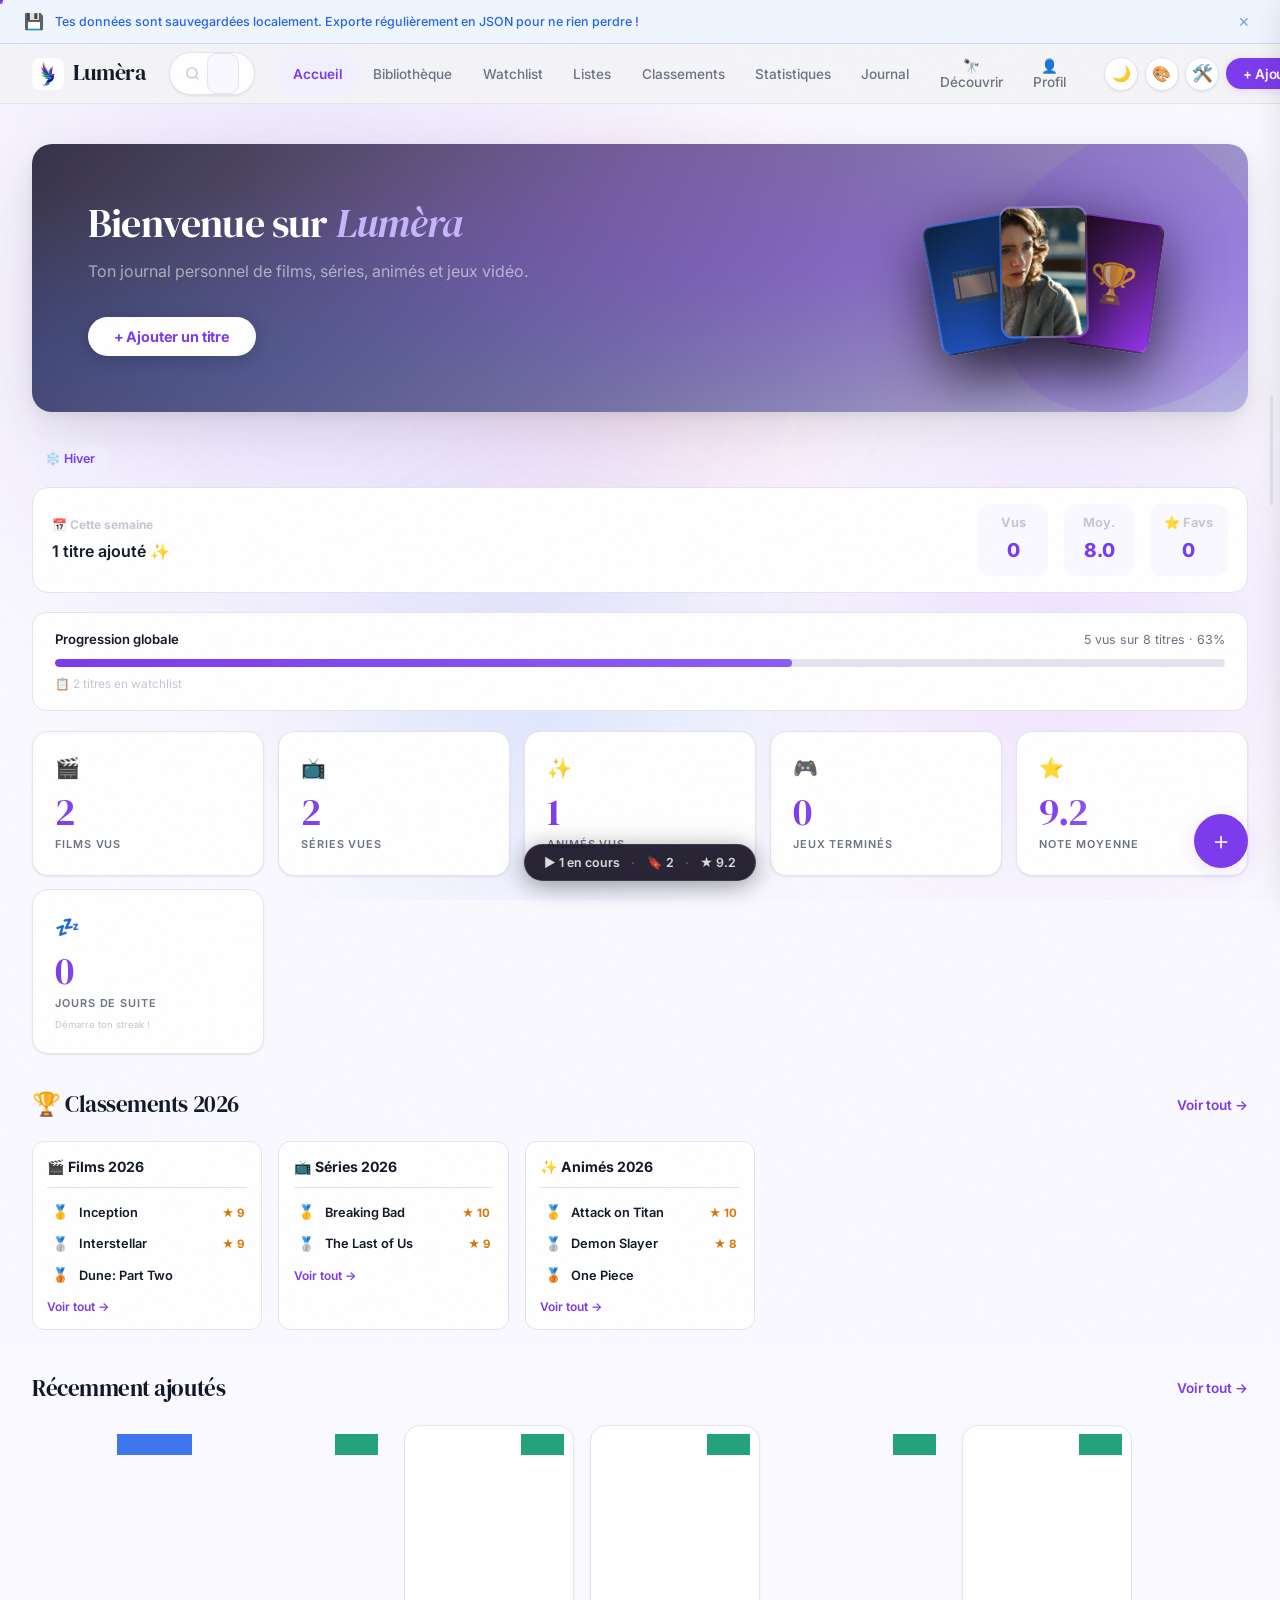
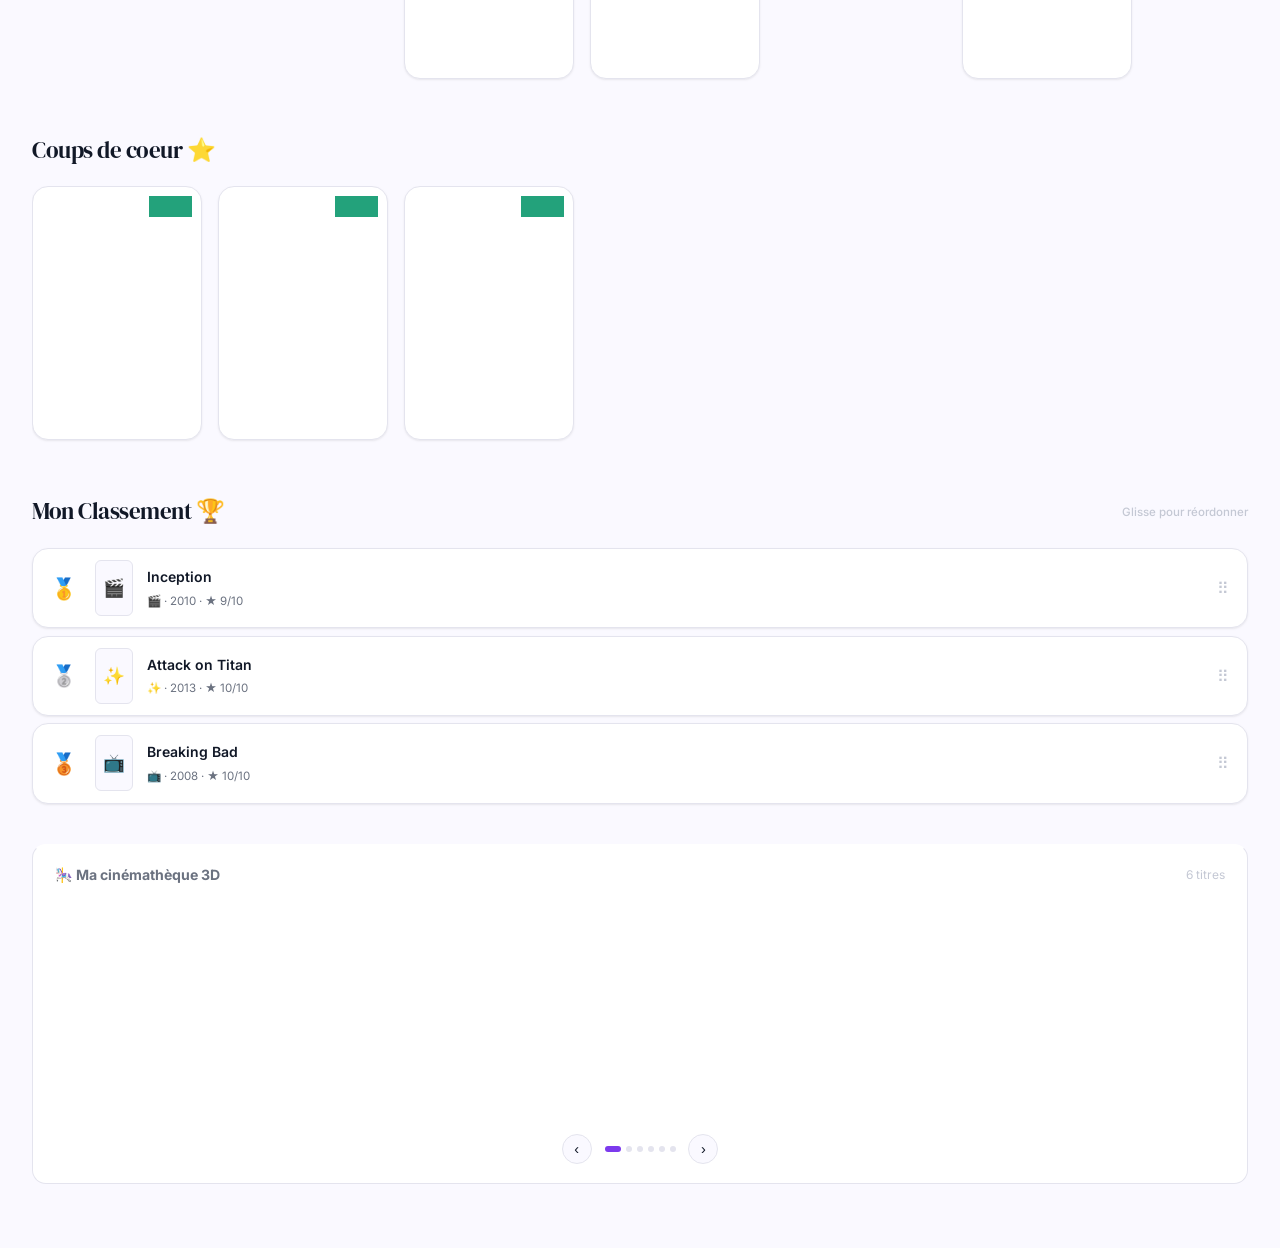
==== commit 92be2f1a: "feat: modal d'import Letterboxd / IMDB / CSV avec parseur robuste - Nouveau modal d'import avec 4 on" ====
--- a/index.html
+++ b/index.html
@@ -506,6 +506,72 @@
   <!-- TOAST -->
   <div class="toast hidden" id="toast"></div>
 
+  <!-- IMPORT MODAL -->
+  <div class="modal-overlay hidden" id="importModalOverlay">
+    <div class="modal import-modal">
+      <div class="modal-header">
+        <h3>📥 Importer des titres</h3>
+        <button class="modal-close" id="importModalClose">✕</button>
+      </div>
+      <div class="import-tabs">
+        <button class="import-tab active" data-itab="lumera">🎯 Lumèra</button>
+        <button class="import-tab" data-itab="letterboxd">🎬 Letterboxd</button>
+        <button class="import-tab" data-itab="imdb">⭐ IMDB</button>
+        <button class="import-tab" data-itab="csv">📄 CSV générique</button>
+      </div>
+
+      <!-- Lumèra JSON -->
+      <div class="import-panel active" id="import-panel-lumera">
+        <p class="import-desc">Importe un fichier <strong>.json</strong> exporté depuis Lumèra. Attention : cela <strong>remplace</strong> ta bibliothèque actuelle.</p>
+        <div class="import-tip">💡 Fais d'abord un Export JSON pour sauvegarder l'existant.</div>
+        <button class="btn-primary import-file-btn" id="importLumeraBtn">Choisir un fichier JSON</button>
+        <input type="file" id="importInputLumera" accept=".json" style="display:none" />
+      </div>
+
+      <!-- Letterboxd -->
+      <div class="import-panel hidden" id="import-panel-letterboxd">
+        <div class="import-howto">
+          <p class="import-howto-title">Comment exporter depuis Letterboxd :</p>
+          <ol>
+            <li>Va sur <strong>letterboxd.com</strong> → ton profil</li>
+            <li>Settings → <strong>Import & Export</strong></li>
+            <li>Clique <strong>Export Your Data</strong> → télécharge le ZIP</li>
+            <li>Extrais le ZIP et importe ici le fichier <code>watched.csv</code></li>
+          </ol>
+        </div>
+        <div class="import-tip">✅ Importe : titre, année, note, date, avis, tags — sans écraser l'existant.</div>
+        <button class="btn-primary import-file-btn" id="importLetterboxdBtn">Choisir watched.csv</button>
+        <input type="file" id="importInputLetterboxd" accept=".csv" style="display:none" />
+      </div>
+
+      <!-- IMDB -->
+      <div class="import-panel hidden" id="import-panel-imdb">
+        <div class="import-howto">
+          <p class="import-howto-title">Comment exporter depuis IMDB :</p>
+          <ol>
+            <li>Va sur <strong>imdb.com</strong> → ton profil</li>
+            <li>Ouvre ta liste de films notés</li>
+            <li>Clique les <strong>3 points</strong> → <strong>Export</strong></li>
+            <li>Importe ici le fichier CSV téléchargé</li>
+          </ol>
+        </div>
+        <div class="import-tip">✅ Importe : titre, année, note, genre — sans écraser l'existant.</div>
+        <button class="btn-primary import-file-btn" id="importImdbBtn">Choisir le fichier IMDB CSV</button>
+        <input type="file" id="importInputImdb" accept=".csv" style="display:none" />
+      </div>
+
+      <!-- CSV générique -->
+      <div class="import-panel hidden" id="import-panel-csv">
+        <p class="import-desc">Importe n'importe quel fichier CSV avec au minimum une colonne <code>title</code> ou <code>name</code>.</p>
+        <div class="import-tip">Colonnes reconnues : <code>title/name</code>, <code>year</code>, <code>rating</code>, <code>status</code>, <code>type</code>, <code>review</code>, <code>tags</code></div>
+        <button class="btn-primary import-file-btn" id="importCsvBtn">Choisir un fichier CSV</button>
+        <input type="file" id="importInputCsv" accept=".csv" style="display:none" />
+      </div>
+
+      <div class="import-result hidden" id="importResult"></div>
+    </div>
+  </div>
+
   <!-- MOBILE NAV -->
   <nav class="mobile-nav" id="mobileNav">
     <button class="mob-nav-btn active" data-page="home"><span class="mob-nav-icon">🏠</span><span class="mob-nav-label">Accueil</span></button>
--- a/style.css
+++ b/style.css
@@ -1003,12 +1003,12 @@
 /* ── DETAIL BLURRED BG (feature 18) ─────────────────────────────────────── */
 .modal-detail { position: relative; }
 .detail-blur-bg {
-  position: absolute; inset: 0; z-index: 0;
-  background-size: cover; background-position: center;
-  filter: blur(28px) brightness(0.35) saturate(1.4);
-  transform: scale(1.1);
+  position: absolute; inset: -20px; z-index: 0;
+  background-size: cover; background-position: center top;
+  filter: blur(28px) brightness(0.3) saturate(1.4);
   pointer-events: none;
 }
+.modal-detail.has-poster-bg { background: #0a0715; }
 .modal-detail.has-poster-bg #detailContent { position: relative; z-index: 1; }
 .modal-detail.has-poster-bg .modal-close { position: relative; z-index: 2; }
 .modal-detail.has-poster-bg .detail-inner { background: transparent; }
@@ -1018,9 +1018,10 @@
 .modal-detail.has-poster-bg .detail-review-label { color: rgba(255,255,255,0.6); }
 .modal-detail.has-poster-bg .detail-review-text,
 .modal-detail.has-poster-bg .detail-synopsis-text {
-  color: rgba(255,255,255,0.9);
-  background: rgba(255,255,255,0.08);
-  border-color: rgba(255,255,255,0.15);
+  color: rgba(255,255,255,0.95);
+  background: rgba(0,0,0,0.45);
+  border-color: rgba(255,255,255,0.25);
+  text-shadow: 0 1px 3px rgba(0,0,0,0.5);
 }
 .modal-detail.has-poster-bg .detail-meta-chip {
   background: rgba(255,255,255,0.15); border-color: rgba(255,255,255,0.2); color: #fff;
@@ -2061,6 +2062,39 @@
 }
 .storage-banner-close:hover { opacity: 1; }
 
+/* IMPORT MODAL */
+.import-modal { max-width: 520px; padding: 0; overflow: hidden; }
+.import-modal .modal-header { padding: 1.3rem 1.5rem 0.9rem; border-bottom: 1px solid var(--border); margin-bottom: 0; }
+.import-tabs {
+  display: flex; gap: 0; border-bottom: 1px solid var(--border);
+  padding: 0 1rem; overflow-x: auto; scrollbar-width: none;
+}
+.import-tabs::-webkit-scrollbar { display: none; }
+.import-tab {
+  background: none; border: none; border-bottom: 2px solid transparent;
+  padding: 0.7rem 0.9rem; font-size: 0.8rem; font-weight: 600;
+  color: var(--text-sub); cursor: pointer; white-space: nowrap;
+  transition: all var(--transition); font-family: var(--font-body);
+  margin-bottom: -1px;
+}
+.import-tab:hover { color: var(--text); }
+.import-tab.active { color: var(--accent); border-bottom-color: var(--accent); }
+.import-panel { padding: 1.4rem 1.5rem 1.8rem; }
+.import-desc { font-size: 0.875rem; color: var(--text-sub); line-height: 1.6; margin-bottom: 1rem; }
+.import-howto { background: var(--bg); border: 1px solid var(--border); border-radius: var(--radius-sm); padding: 1rem 1.2rem; margin-bottom: 1rem; }
+.import-howto-title { font-size: 0.8rem; font-weight: 700; color: var(--text-sub); text-transform: uppercase; letter-spacing: 0.06em; margin-bottom: 0.6rem; }
+.import-howto ol { padding-left: 1.2rem; display: flex; flex-direction: column; gap: 0.4rem; }
+.import-howto li { font-size: 0.85rem; color: var(--text); line-height: 1.5; }
+.import-howto code { background: var(--accent-soft); color: var(--accent); padding: 0.1rem 0.4rem; border-radius: 4px; font-size: 0.8rem; }
+.import-tip {
+  font-size: 0.8rem; color: var(--green); background: var(--green-soft);
+  border: 1px solid rgba(5,150,105,0.2); border-radius: var(--radius-sm);
+  padding: 0.55rem 0.9rem; margin-bottom: 1.2rem; line-height: 1.5;
+}
+body.dark .import-tip { color: #34d399; background: rgba(52,211,153,0.08); border-color: rgba(52,211,153,0.2); }
+.import-tip code { background: rgba(5,150,105,0.15); color: inherit; padding: 0.1rem 0.35rem; border-radius: 3px; font-size: 0.78rem; }
+.import-file-btn { width: 100%; justify-content: center; }
+
 /* ── C. PAGE TRANSITIONS — apply via class, not persistent, to avoid scroll glitch ── */
 @keyframes page-slide-in {
   from { opacity: 0; transform: translateY(14px); }
